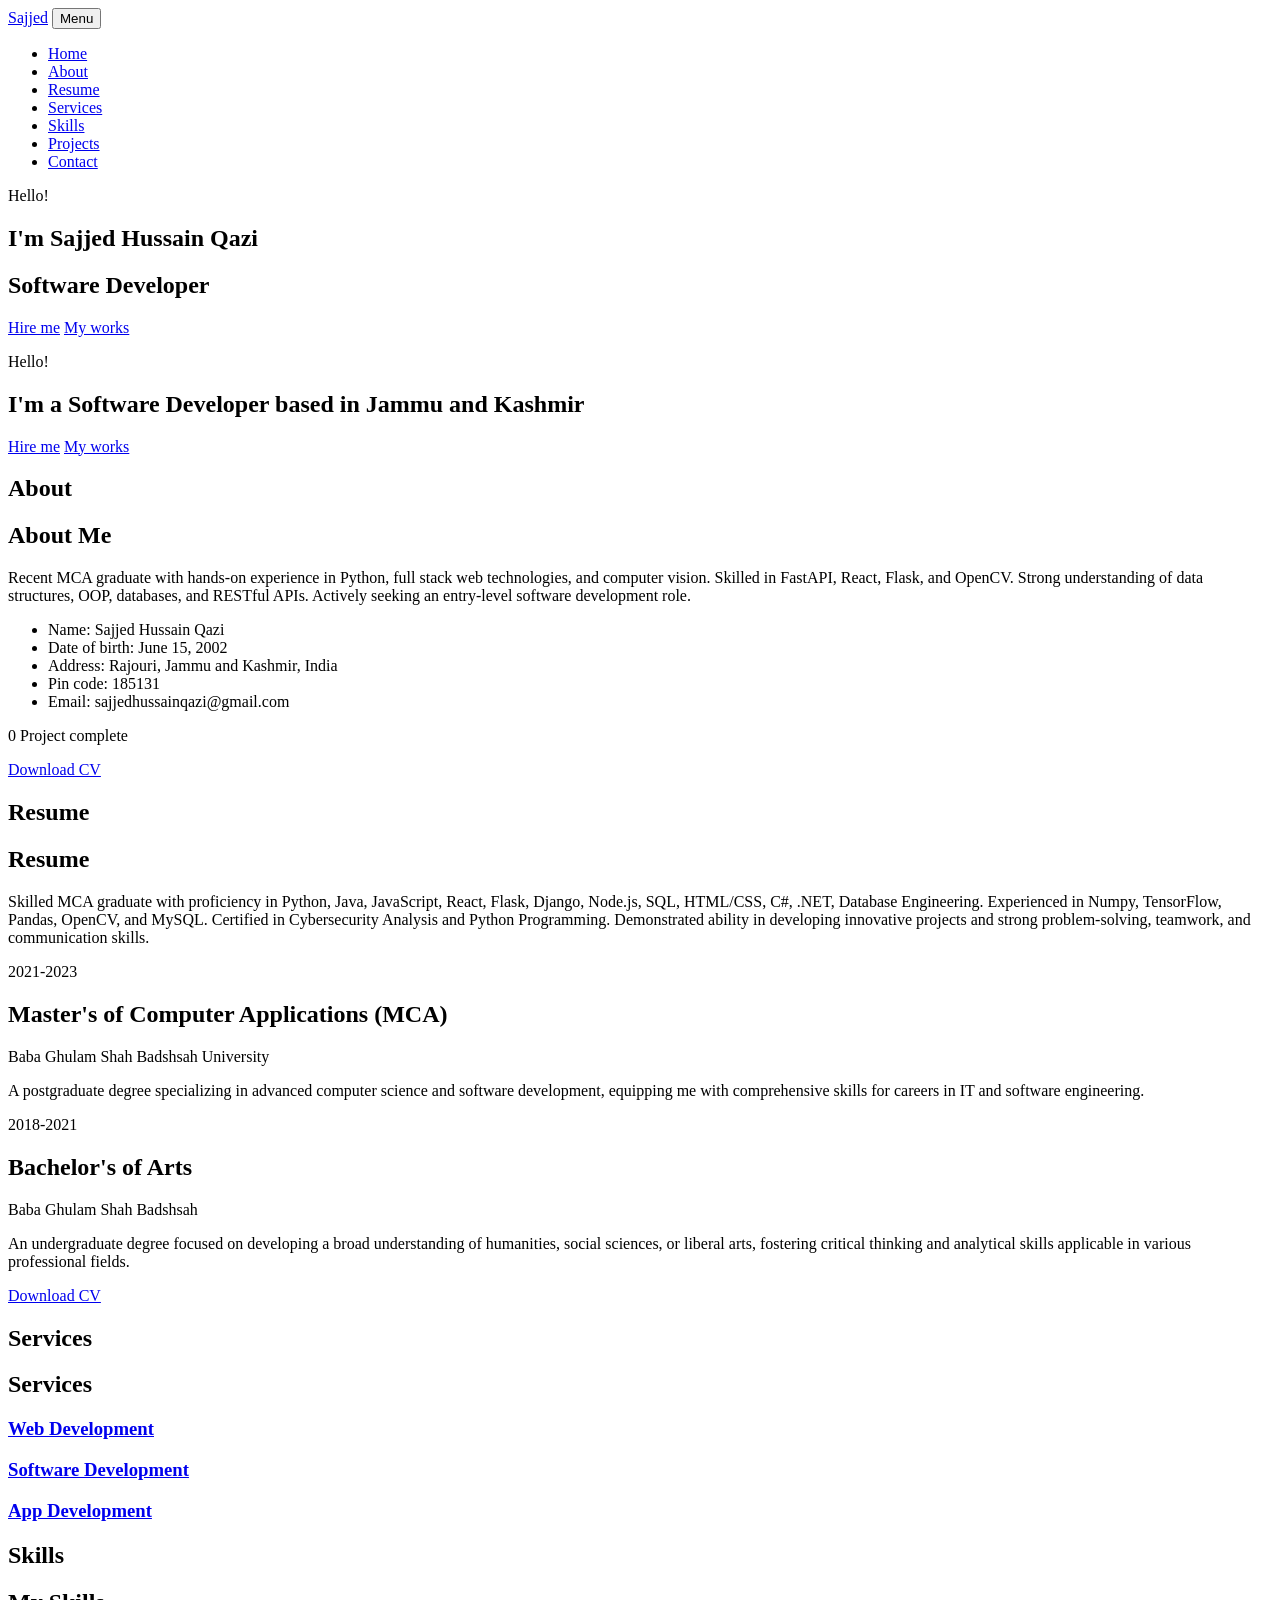
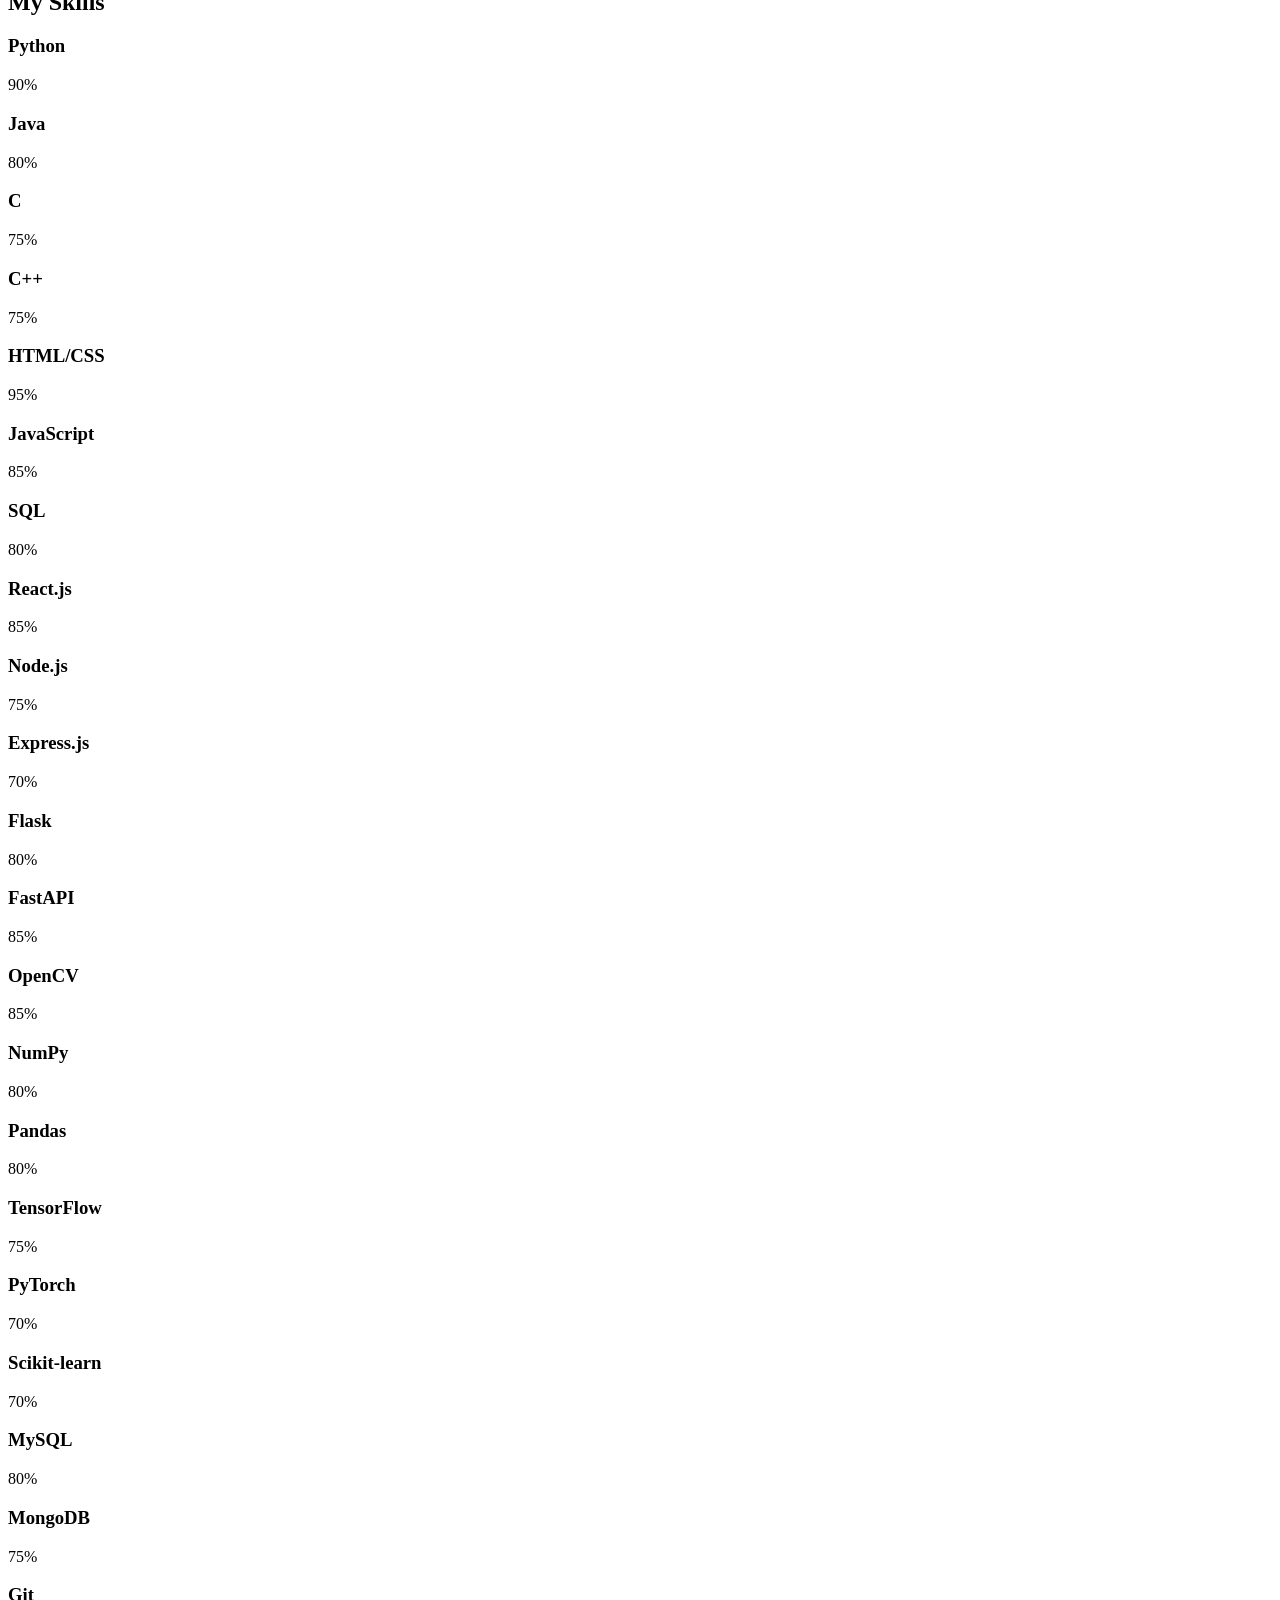
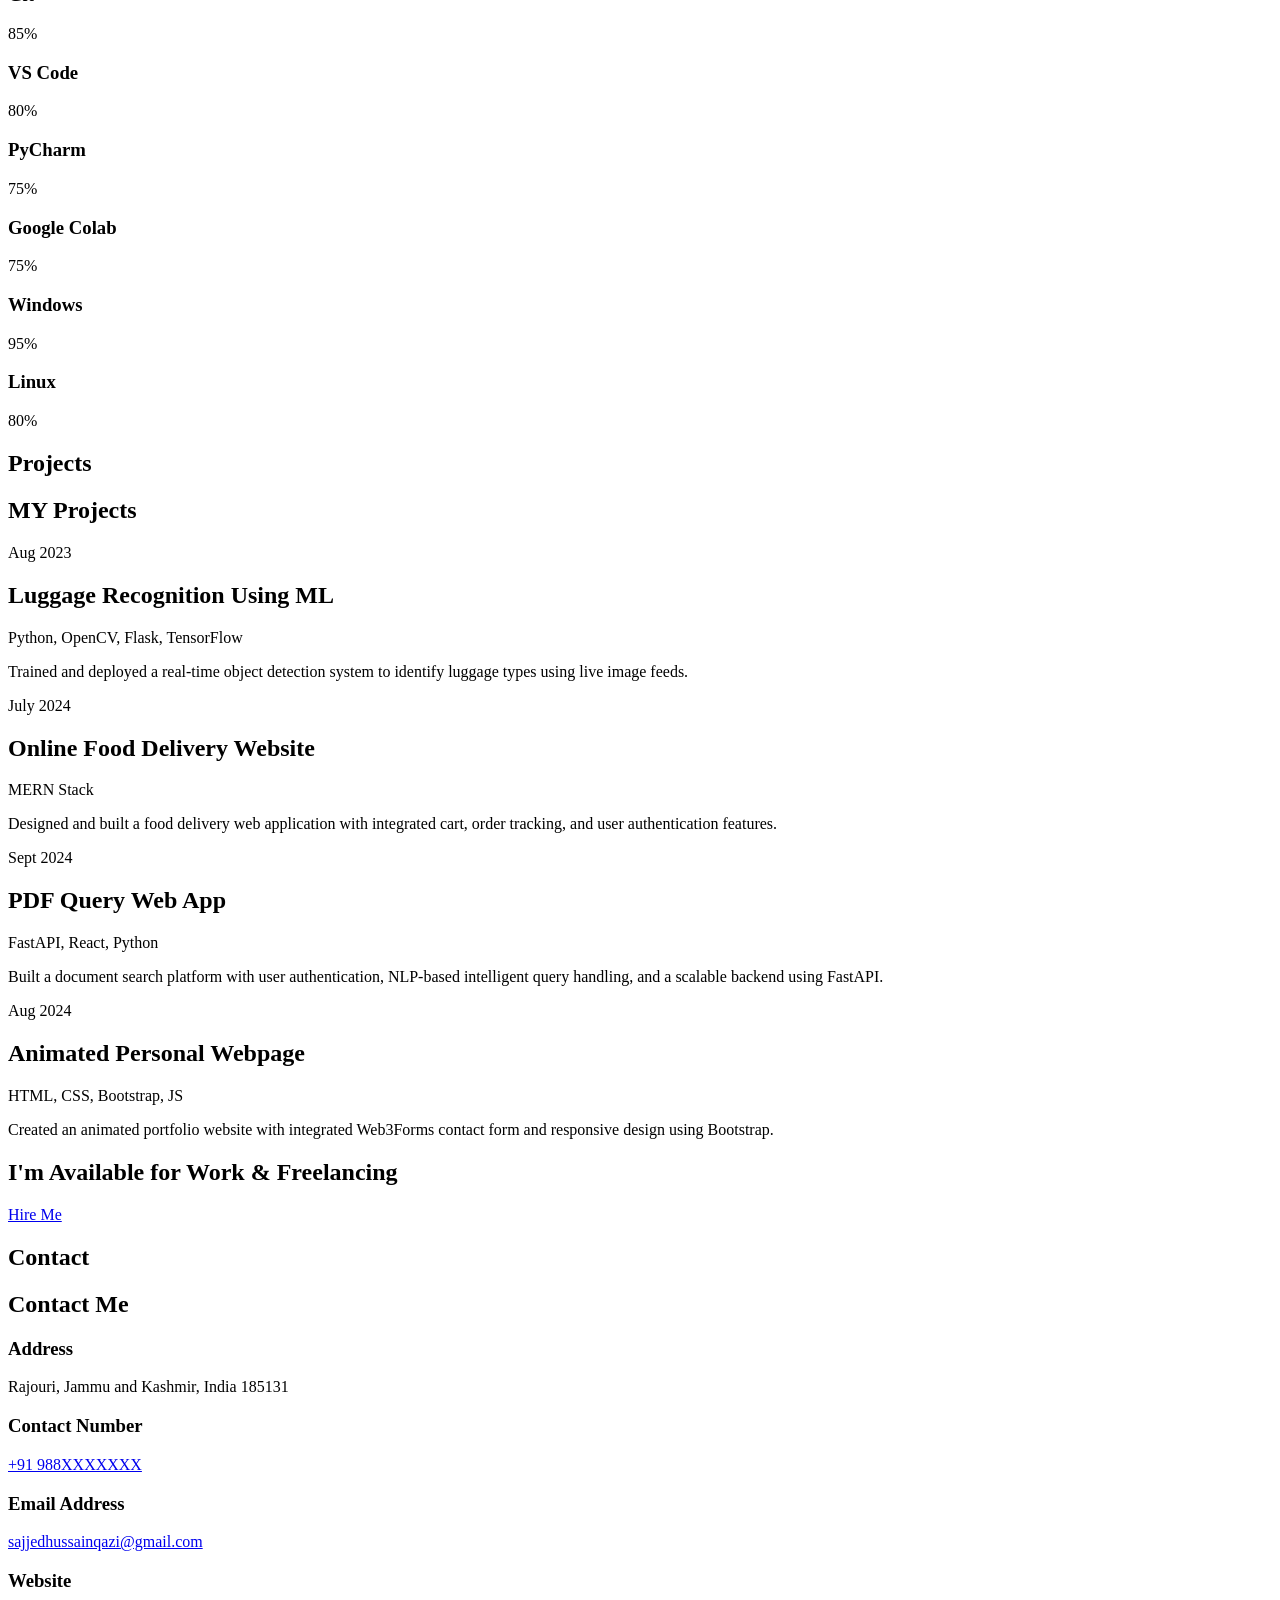
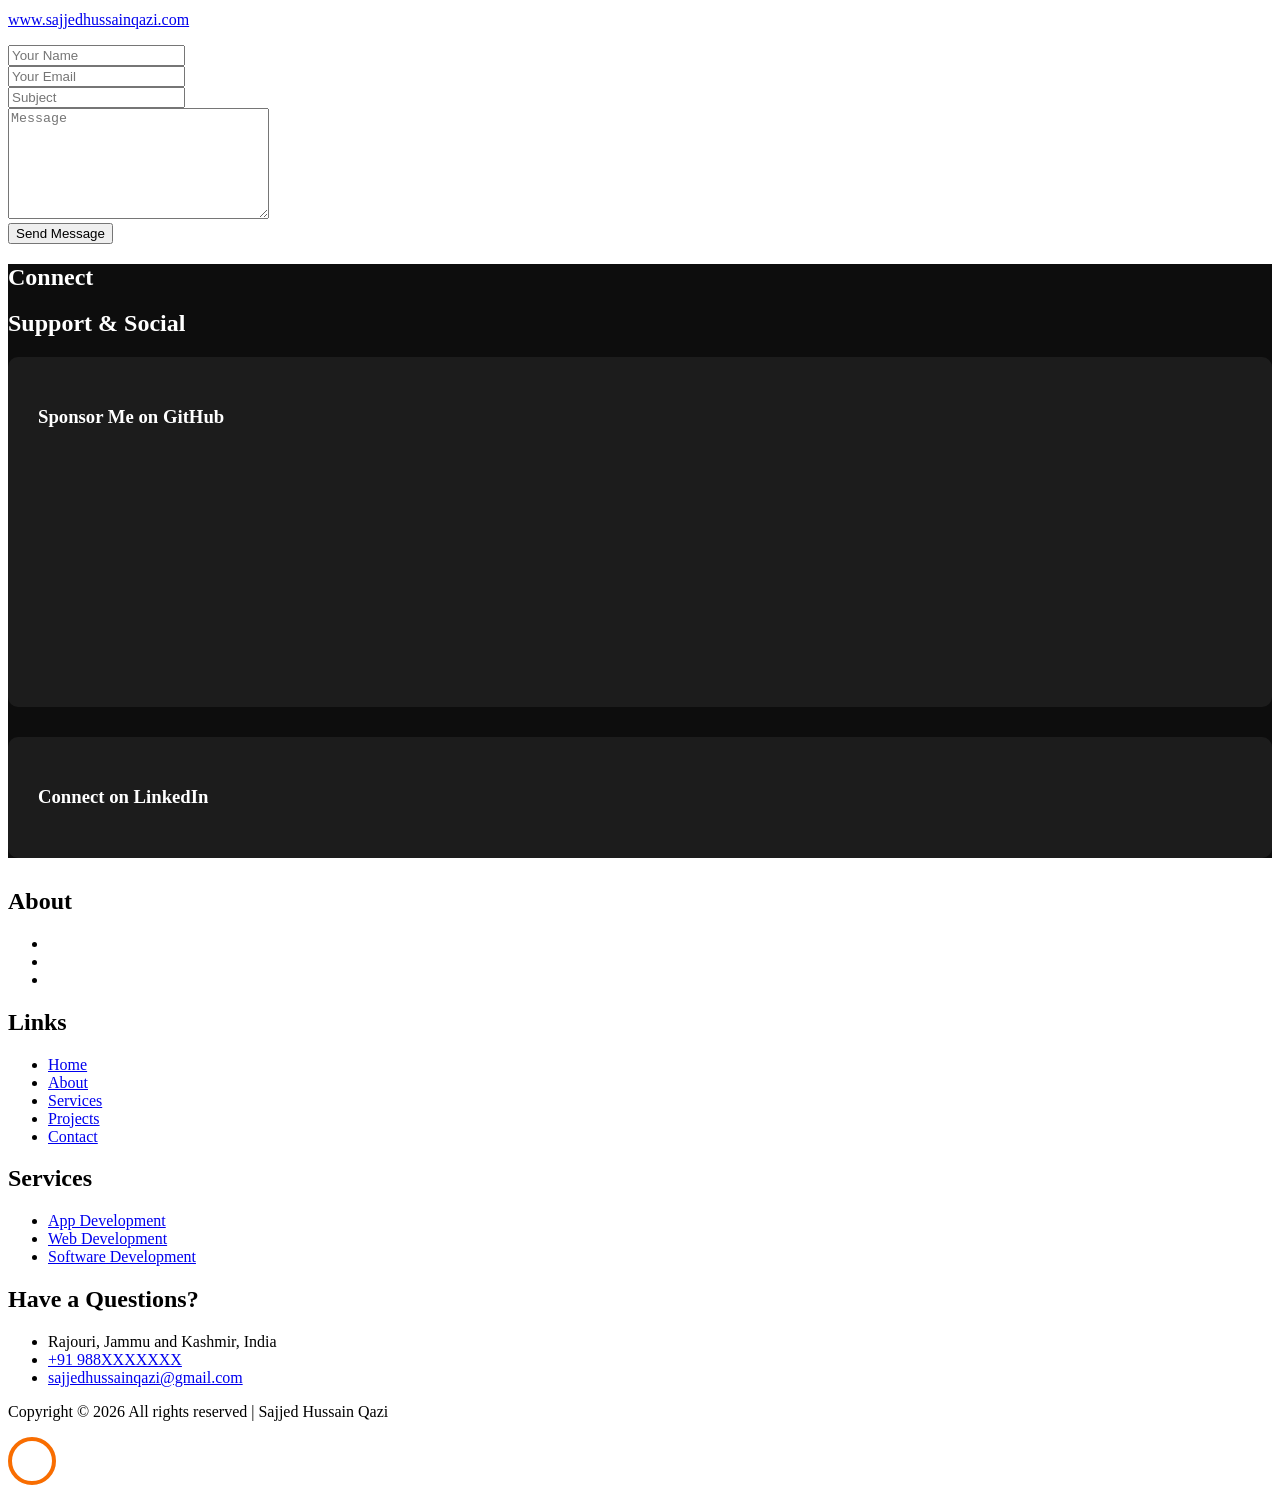
==== index.html @ ea77df18 "Update index.html" ====
<!DOCTYPE html>
<html lang="en">

<head>
	<title>Sajjed Hussain Qazi portfolio</title>
	<meta charset="utf-8">
	<meta name="viewport" content="width=device-width, initial-scale=1, shrink-to-fit=no">

	<link href="https://fonts.googleapis.com/css?family=Poppins:100,200,300,400,500,600,700,800,900" rel="stylesheet">

	<link rel="stylesheet" href="css/open-iconic-bootstrap.min.css">
	<link rel="stylesheet" href="css/animate.css">

	<link rel="stylesheet" href="css/owl.carousel.min.css">
	<link rel="stylesheet" href="css/owl.theme.default.min.css">
	<link rel="stylesheet" href="css/magnific-popup.css">

	<link rel="stylesheet" href="css/aos.css">

	<link rel="stylesheet" href="css/ionicons.min.css">

	<link rel="stylesheet" href="css/flaticon.css">
	<link rel="stylesheet" href="css/icomoon.css">
	<link rel="stylesheet" href="css/style.css">

	<script src="https://platform.linkedin.com/badges/js/profile.js" async defer></script>

</head>

<body data-spy="scroll" data-target=".site-navbar-target" data-offset="300">


	<nav class="navbar navbar-expand-lg navbar-dark ftco_navbar ftco-navbar-light site-navbar-target" id="ftco-navbar">
		<div class="container">
			<a class="navbar-brand" href="index.html">Sajjed</a>
			<button class="navbar-toggler js-fh5co-nav-toggle fh5co-nav-toggle" type="button" data-toggle="collapse"
				data-target="#ftco-nav" aria-controls="ftco-nav" aria-expanded="false" aria-label="Toggle navigation">
				<span class="oi oi-menu"></span> Menu
			</button>

			<div class="collapse navbar-collapse" id="ftco-nav">
				<ul class="navbar-nav nav ml-auto">
					<li class="nav-item"><a href="#home-section" class="nav-link"><span>Home</span></a></li>
					<li class="nav-item"><a href="#about-section" class="nav-link"><span>About</span></a></li>
					<li class="nav-item"><a href="#resume-section" class="nav-link"><span>Resume</span></a></li>
					<li class="nav-item"><a href="#services-section" class="nav-link"><span>Services</span></a></li>
					<li class="nav-item"><a href="#skills-section" class="nav-link"><span>Skills</span></a></li>
					<li class="nav-item"><a href="#projects-section" class="nav-link"><span>Projects</span></a></li>
					<li class="nav-item"><a href="#contact-section" class="nav-link"><span>Contact</span></a></li>
				</ul>
			</div>
		</div>
	</nav>
	<section id="home-section" class="hero">
		<div class="home-slider  owl-carousel">
			<div class="slider-item ">
				<div class="overlay"></div>
				<div class="container">
					<div class="row d-md-flex no-gutters slider-text align-items-end justify-content-end"
						data-scrollax-parent="true">
						<div class="one-third js-fullheight order-md-last img"
							style="background-image:url(images/pic.jpg);">
							<div class="overlay"></div>
						</div>
						<div class="one-forth d-flex  align-items-center ftco-animate"
							data-scrollax=" properties: { translateY: '70%' }">
							<div class="text">
								<span class="subheading">Hello!</span>
								<h1 class="mb-4 mt-3">I'm <span>Sajjed Hussain Qazi</span></h1>
								<h2 class="mb-4">Software Developer</h2>
								<p><a href="#contact-section" class="btn btn-primary py-3 px-4">Hire me</a> <a
										href="#services-section" class="btn btn-white btn-outline-white py-3 px-4">My
										works</a></p>
							</div>
						</div>
					</div>
				</div>
			</div>

			<div class="slider-item">
				<div class="overlay"></div>
				<div class="container">
					<div class="row d-flex no-gutters slider-text align-items-end justify-content-end"
						data-scrollax-parent="true">
						<div class="one-third js-fullheight order-md-last img"
							style="background-image:url(images/profile.jpg);">
							<div class="overlay"></div>
						</div>
						<div class="one-forth d-flex align-items-center ftco-animate"
							data-scrollax=" properties: { translateY: '70%' }">
							<div class="text">
								<span class="subheading">Hello!</span>
								<h1 class="mb-4 mt-3">I'm a <span>Software Developer</span> based in Jammu and Kashmir
								</h1>
								<p><a href="#contact-section" class="btn btn-primary py-3 px-4">Hire me</a> <a
										href="#services-section" class="btn btn-white btn-outline-white py-3 px-4">My
										works</a></p>
							</div>
						</div>
					</div>
				</div>
			</div>
	</section>

	<section class="ftco-about img ftco-section ftco-no-pb" id="about-section">
		<div class="container">
			<div class="row d-flex">
				<div class="col-md-6 col-lg-5 d-flex">
					<div class="img-about img d-flex align-items-stretch">
						<div class="overlay"></div>
						<div class="img d-flex align-self-stretch align-items-center"
							style="background-image:url(images/about.png);">
						</div>
					</div>
				</div>
				<div class="col-md-6 col-lg-7 pl-lg-5 pb-5">
					<div class="row justify-content-start pb-3">
						<div class="col-md-12 heading-section ftco-animate">
							<h1 class="big">About</h1>
							<h2 class="mb-4">About Me</h2>
							<p>Recent MCA graduate with hands-on experience in Python, full stack web technologies, and
								computer vision. Skilled in FastAPI, React, Flask, and OpenCV. Strong understanding of
								data structures, OOP, databases, and RESTful APIs. Actively seeking an entry-level
								software development role.</p>
							<ul class="about-info mt-4 px-md-0 px-2">
								<li class="d-flex"><span>Name:</span> <span>Sajjed Hussain Qazi</span></li>
								<li class="d-flex"><span>Date of birth:</span> <span>June 15, 2002</span></li>
								<li class="d-flex"><span>Address:</span> <span>Rajouri, Jammu and Kashmir, India</span>
								</li>
								<li class="d-flex"><span>Pin code:</span> <span>185131</span></li>
								<li class="d-flex"><span>Email:</span> <span>sajjedhussainqazi@gmail.com</span></li>
							</ul>

						</div>
					</div>
					<div class="counter-wrap ftco-animate d-flex mt-md-3">
						<div class="text">
							<p class="mb-4">
								<span class="number" data-number="120">0</span>
								<span>Project complete</span>
							</p>
							<p><a href="https://www.icloud.com/iclouddrive/0c9OI2_hgc7FJQd5RHE8AkQaw#Sajjed%5FHussain%5FQazi%5FResume"
									class="btn btn-primary py-3 px-3">Download CV</a></p>
						</div>
					</div>
				</div>
			</div>
		</div>
	</section>

	<section class="ftco-section ftco-no-pb" id="resume-section">
		<div class="container">
			<div class="row justify-content-center pb-5">
				<div class="col-md-10 heading-section text-center ftco-animate">
					<h1 class="big big-2">Resume</h1>
					<h2 class="mb-4">Resume</h2>
					<p>Skilled MCA graduate with proficiency in Python, Java, JavaScript, React, Flask, Django, Node.js,
						SQL, HTML/CSS, C#, .NET, Database Engineering. Experienced in Numpy, TensorFlow, Pandas, OpenCV,
						and MySQL. Certified in Cybersecurity Analysis and Python Programming. Demonstrated ability in
						developing innovative projects and strong problem-solving, teamwork, and communication skills.
					</p>
				</div>
			</div>
			<div class="row">
				<div class="col-md-6">
					<div class="resume-wrap ftco-animate">
						<span class="date">2021-2023</span>
						<h2>Master's of Computer Applications (MCA)</h2>
						<span class="position">Baba Ghulam Shah Badshsah University</span>
						<p class="mt-4">A postgraduate degree specializing in advanced computer science and software
							development, equipping me with comprehensive skills for careers in IT and software
							engineering.</p>
					</div>
					<div class="resume-wrap ftco-animate">
						<span class="date">2018-2021</span>
						<h2>Bachelor's of Arts</h2>
						<span class="position">Baba Ghulam Shah Badshsah</span>
						<p class="mt-4"> An undergraduate degree focused on developing a broad understanding of
							humanities, social sciences, or liberal arts, fostering critical thinking and analytical
							skills applicable in various professional fields.</p>
					</div>

				</div>


			</div>
		</div>
		<div class="row justify-content-center mt-5">
			<div class="col-md-6 text-center ftco-animate">
				<p><a href="https://www.icloud.com/iclouddrive/0c9OI2_hgc7FJQd5RHE8AkQaw#Sajjed%5FHussain%5FQazi%5FResume"
						class="btn btn-primary py-4 px-5">Download CV</a></p>
			</div>
		</div>
		</div>
	</section>

	<section class="ftco-section" id="services-section">
		<div class="container">
			<div class="row justify-content-center py-5 mt-5">
				<div class="col-md-12 heading-section text-center ftco-animate">
					<h1 class="big big-2">Services</h1>
					<h2 class="mb-4">Services</h2>
				</div>
			</div>
			<div class="row">
				<div class="col-md-4 text-center d-flex ftco-animate">
					<a href="#" class="services-1">
						<span class="icon">
							<i class="flaticon-analysis"></i>
						</span>
						<div class="desc">
							<h3 class="mb-5">Web Development</h3>
						</div>
					</a>
				</div>
				<div class="col-md-4 text-center d-flex ftco-animate">
					<a href="#" class="services-1">
						<span class="icon">
							<i class="flaticon-flasks"></i>
						</span>
						<div class="desc">
							<h3 class="mb-5">Software Development</h3>
						</div>
					</a>
				</div>
				<div class="col-md-4 text-center d-flex ftco-animate">
					<a href="#" class="services-1">
						<span class="icon">
							<i class="flaticon-ideas"></i>
						</span>
						<div class="desc">
							<h3 class="mb-5">App Development</h3>
						</div>
					</a>
				</div>


	</section>


	<section class="ftco-section" id="skills-section">
		<div class="container">
			<div class="row justify-content-center pb-5">
				<div class="col-md-12 heading-section text-center ftco-animate">
					<h1 class="big big-2">Skills</h1>
					<h2 class="mb-4">My Skills</h2>
				</div>
			</div>
			<div class="row">
				<!-- Languages -->
				<div class="col-md-6 animate-box">
					<div class="progress-wrap ftco-animate">
						<h3>Python</h3>
						<div class="progress">
							<div class="progress-bar color-1" role="progressbar" style="width:90%"><span>90%</span>
							</div>
						</div>
					</div>
				</div>

				<div class="col-md-6 animate-box">
					<div class="progress-wrap ftco-animate">
						<h3>Java</h3>
						<div class="progress">
							<div class="progress-bar color-2" role="progressbar" style="width:80%"><span>80%</span>
							</div>
						</div>
					</div>
				</div>

				<div class="col-md-6 animate-box">
					<div class="progress-wrap ftco-animate">
						<h3>C</h3>
						<div class="progress">
							<div class="progress-bar color-3" role="progressbar" style="width:75%"><span>75%</span>
							</div>
						</div>
					</div>
				</div>

				<div class="col-md-6 animate-box">
					<div class="progress-wrap ftco-animate">
						<h3>C++</h3>
						<div class="progress">
							<div class="progress-bar color-4" role="progressbar" style="width:75%"><span>75%</span>
							</div>
						</div>
					</div>
				</div>

				<div class="col-md-6 animate-box">
					<div class="progress-wrap ftco-animate">
						<h3>HTML/CSS</h3>
						<div class="progress">
							<div class="progress-bar color-5" role="progressbar" style="width:95%"><span>95%</span>
							</div>
						</div>
					</div>
				</div>

				<div class="col-md-6 animate-box">
					<div class="progress-wrap ftco-animate">
						<h3>JavaScript</h3>
						<div class="progress">
							<div class="progress-bar color-6" role="progressbar" style="width:85%"><span>85%</span>
							</div>
						</div>
					</div>
				</div>

				<div class="col-md-6 animate-box">
					<div class="progress-wrap ftco-animate">
						<h3>SQL</h3>
						<div class="progress">
							<div class="progress-bar color-1" role="progressbar" style="width:80%"><span>80%</span>
							</div>
						</div>
					</div>
				</div>

				<!-- Frameworks -->
				<div class="col-md-6 animate-box">
					<div class="progress-wrap ftco-animate">
						<h3>React.js</h3>
						<div class="progress">
							<div class="progress-bar color-2" role="progressbar" style="width:85%"><span>85%</span>
							</div>
						</div>
					</div>
				</div>

				<div class="col-md-6 animate-box">
					<div class="progress-wrap ftco-animate">
						<h3>Node.js</h3>
						<div class="progress">
							<div class="progress-bar color-3" role="progressbar" style="width:75%"><span>75%</span>
							</div>
						</div>
					</div>
				</div>

				<div class="col-md-6 animate-box">
					<div class="progress-wrap ftco-animate">
						<h3>Express.js</h3>
						<div class="progress">
							<div class="progress-bar color-4" role="progressbar" style="width:70%"><span>70%</span>
							</div>
						</div>
					</div>
				</div>

				<div class="col-md-6 animate-box">
					<div class="progress-wrap ftco-animate">
						<h3>Flask</h3>
						<div class="progress">
							<div class="progress-bar color-5" role="progressbar" style="width:80%"><span>80%</span>
							</div>
						</div>
					</div>
				</div>

				<div class="col-md-6 animate-box">
					<div class="progress-wrap ftco-animate">
						<h3>FastAPI</h3>
						<div class="progress">
							<div class="progress-bar color-6" role="progressbar" style="width:85%"><span>85%</span>
							</div>
						</div>
					</div>
				</div>

				<!-- Libraries -->
				<div class="col-md-6 animate-box">
					<div class="progress-wrap ftco-animate">
						<h3>OpenCV</h3>
						<div class="progress">
							<div class="progress-bar color-1" role="progressbar" style="width:85%"><span>85%</span>
							</div>
						</div>
					</div>
				</div>

				<div class="col-md-6 animate-box">
					<div class="progress-wrap ftco-animate">
						<h3>NumPy</h3>
						<div class="progress">
							<div class="progress-bar color-2" role="progressbar" style="width:80%"><span>80%</span>
							</div>
						</div>
					</div>
				</div>

				<div class="col-md-6 animate-box">
					<div class="progress-wrap ftco-animate">
						<h3>Pandas</h3>
						<div class="progress">
							<div class="progress-bar color-3" role="progressbar" style="width:80%"><span>80%</span>
							</div>
						</div>
					</div>
				</div>

				<div class="col-md-6 animate-box">
					<div class="progress-wrap ftco-animate">
						<h3>TensorFlow</h3>
						<div class="progress">
							<div class="progress-bar color-4" role="progressbar" style="width:75%"><span>75%</span>
							</div>
						</div>
					</div>
				</div>

				<div class="col-md-6 animate-box">
					<div class="progress-wrap ftco-animate">
						<h3>PyTorch</h3>
						<div class="progress">
							<div class="progress-bar color-5" role="progressbar" style="width:70%"><span>70%</span>
							</div>
						</div>
					</div>
				</div>

				<div class="col-md-6 animate-box">
					<div class="progress-wrap ftco-animate">
						<h3>Scikit-learn</h3>
						<div class="progress">
							<div class="progress-bar color-6" role="progressbar" style="width:70%"><span>70%</span>
							</div>
						</div>
					</div>
				</div>

				<!-- Databases -->
				<div class="col-md-6 animate-box">
					<div class="progress-wrap ftco-animate">
						<h3>MySQL</h3>
						<div class="progress">
							<div class="progress-bar color-1" role="progressbar" style="width:80%"><span>80%</span>
							</div>
						</div>
					</div>
				</div>

				<div class="col-md-6 animate-box">
					<div class="progress-wrap ftco-animate">
						<h3>MongoDB</h3>
						<div class="progress">
							<div class="progress-bar color-2" role="progressbar" style="width:75%"><span>75%</span>
							</div>
						</div>
					</div>
				</div>

				<!-- Tools -->
				<div class="col-md-6 animate-box">
					<div class="progress-wrap ftco-animate">
						<h3>Git</h3>
						<div class="progress">
							<div class="progress-bar color-3" role="progressbar" style="width:85%"><span>85%</span>
							</div>
						</div>
					</div>
				</div>

				<div class="col-md-6 animate-box">
					<div class="progress-wrap ftco-animate">
						<h3>VS Code</h3>
						<div class="progress">
							<div class="progress-bar color-4" role="progressbar" style="width:80%"><span>80%</span>
							</div>
						</div>
					</div>
				</div>

				<div class="col-md-6 animate-box">
					<div class="progress-wrap ftco-animate">
						<h3>PyCharm</h3>
						<div class="progress">
							<div class="progress-bar color-5" role="progressbar" style="width:75%"><span>75%</span>
							</div>
						</div>
					</div>
				</div>

				<div class="col-md-6 animate-box">
					<div class="progress-wrap ftco-animate">
						<h3>Google Colab</h3>
						<div class="progress">
							<div class="progress-bar color-6" role="progressbar" style="width:75%"><span>75%</span>
							</div>
						</div>
					</div>
				</div>

				<!-- OS -->
				<div class="col-md-6 animate-box">
					<div class="progress-wrap ftco-animate">
						<h3>Windows</h3>
						<div class="progress">
							<div class="progress-bar color-1" role="progressbar" style="width:95%"><span>95%</span>
							</div>
						</div>
					</div>
				</div>

				<div class="col-md-6 animate-box">
					<div class="progress-wrap ftco-animate">
						<h3>Linux</h3>
						<div class="progress">
							<div class="progress-bar color-2" role="progressbar" style="width:80%"><span>80%</span>
							</div>
						</div>
					</div>
				</div>

			</div>
		</div>
		</div>
		</div>
		</div>
	</section>


	<section class="ftco-section ftco-project" id="projects-section">
		<div class="container">
			<div class="row justify-content-center pb-5">
				<div class="col-md-12 heading-section text-center ftco-animate">
					<h1 class="big big-2">Projects</h1>
					<h2 class="mb-4">MY Projects</h2>
				</div>
			</div>
			<div class="row">

				<div class="col-md-6">
					<div class="resume-wrap ftco-animate text-center">
						<span class="date">Aug 2023</span>
						<h2>Luggage Recognition Using ML</h2>
						<span class="position">Python, OpenCV, Flask, TensorFlow</span>
						<p class="mt-4">Trained and deployed a real-time object detection system to identify luggage
							types using live image feeds.</p>
					</div>
				</div>

				<div class="col-md-6">
					<div class="resume-wrap ftco-animate text-center">
						<span class="date">July 2024</span>
						<h2>Online Food Delivery Website</h2>
						<span class="position">MERN Stack</span>
						<p class="mt-4">Designed and built a food delivery web application with integrated cart, order
							tracking, and user authentication features.</p>
					</div>
				</div>

				<div class="col-md-6">
					<div class="resume-wrap ftco-animate text-center">
						<span class="date">Sept 2024</span>
						<h2>PDF Query Web App</h2>
						<span class="position">FastAPI, React, Python</span>
						<p class="mt-4">Built a document search platform with user authentication, NLP-based intelligent
							query handling, and a scalable backend using FastAPI.</p>
					</div>
				</div>

				<div class="col-md-6">
					<div class="resume-wrap ftco-animate text-center">
						<span class="date">Aug 2024</span>
						<h2>Animated Personal Webpage</h2>
						<span class="position">HTML, CSS, Bootstrap, JS</span>
						<p class="mt-4">Created an animated portfolio website with integrated Web3Forms contact form and
							responsive design using Bootstrap.</p>
					</div>
				</div>

			</div>
		</div>
	</section>



	<section class="ftco-section ftco-hireme img margin-top"
		style="background-image: url(images/bg_1.jpg); position: relative; z-index: 2;">
		<div class="container">
			<div class="row justify-content-center">
				<div class="col-md-7 ftco-animate text-center">
					<h2>I'm <span>Available</span> for Work & Freelancing</h2>
					<p>
						<a href="#contact-section" class="btn btn-primary py-3 px-4"
							style="position: relative; z-index: 3;">Hire Me</a>
					</p>
				</div>
			</div>
		</div>
	</section>


	<section class="ftco-section contact-section ftco-no-pb" id="contact-section">
		<div class="container">
			<div class="row justify-content-center mb-5 pb-3">
				<div class="col-md-7 heading-section text-center ftco-animate">
					<h1 class="big big-2">Contact</h1>
					<h2 class="mb-4">Contact Me</h2>
				</div>
			</div>

			<div class="row d-flex contact-info mb-5">
				<div class="col-md-6 col-lg-3 d-flex ftco-animate">
					<div class="align-self-stretch box p-4 text-center">
						<div class="icon d-flex align-items-center justify-content-center">
							<span class="icon-map-signs"></span>
						</div>
						<h3 class="mb-4">Address</h3>
						<p>Rajouri, Jammu and Kashmir, India 185131</p>
					</div>
				</div>
				<div class="col-md-6 col-lg-3 d-flex ftco-animate">
					<div class="align-self-stretch box p-4 text-center">
						<div class="icon d-flex align-items-center justify-content-center">
							<span class="icon-phone2"></span>
						</div>
						<h3 class="mb-4">Contact Number</h3>
						<p><a href="tel://1234567920">+91 988XXXXXXX</a></p>
					</div>
				</div>
				<div class="col-md-6 col-lg-3 d-flex ftco-animate">
					<div class="align-self-stretch box p-4 text-center">
						<div class="icon d-flex align-items-center justify-content-center">
							<span class="icon-paper-plane"></span>
						</div>
						<h3 class="mb-4">Email Address</h3>
						<p><a href="mailto:sajjedhussainqazi@gmail.com">sajjedhussainqazi@gmail.com</a></p>
					</div>
				</div>
				<div class="col-md-6 col-lg-3 d-flex ftco-animate">
					<div class="align-self-stretch box p-4 text-center">
						<div class="icon d-flex align-items-center justify-content-center">
							<span class="icon-globe"></span>
						</div>
						<h3 class="mb-4">Website</h3>
						<p><a href="https://sajjedhussainqazi.github.io/portfolio/"> www.sajjedhussainqazi.com </a></p>
					</div>
				</div>
			</div>

			<div class="row no-gutters block-9">
				<div class="col-md-6 order-md-last d-flex">

					<form action="https://api.web3forms.com/submit" method="POST"
						class="bg-light p-4 p-md-5 contact-form">
						<!-- Include the API key as a hidden input -->
						<input type="hidden" name="access_key" value="8438e78d-5004-4345-830a-8f05202f3644">

						<div class="form-group">
							<input type="text" name="name" class="form-control" placeholder="Your Name" required>
						</div>
						<div class="form-group">
							<input type="email" name="email" class="form-control" placeholder="Your Email" required>
						</div>
						<div class="form-group">
							<input type="text" name="subject" class="form-control" placeholder="Subject" required>
						</div>
						<div class="form-group">
							<textarea name="message" cols="30" rows="7" class="form-control" placeholder="Message"
								required></textarea>
						</div>
						<div class="form-group">
							<input type="submit" value="Send Message" class="btn btn-primary py-3 px-5">
						</div>
					</form>

				</div>

				<div class="col-md-6 d-flex">
					<div class="img" style="background-image: url(images/about1.jpg);"></div>
				</div>
			</div>


		</div>
	</section>


	<section class="ftco-section" id="connect-section" style="background-color: #0d0d0d; color: #fff;">
		<div class="container">
			<div class="row justify-content-center pb-5">
				<div class="col-md-12 heading-section text-center ftco-animate">
					<h1 class="big big-2">Connect</h1>
					<h2 class="mb-4">Support & Social</h2>
				</div>
			</div>

			<div class="row">

				<!-- GitHub Sponsor Card -->
				<div class="col-md-6 d-flex align-items-stretch">
					<div class="resume-wrap ftco-animate text-center w-100"
						style="background: #1c1c1c; border-radius: 10px; padding: 30px; margin-bottom: 30px;">
						<h3 style="margin-bottom: 20px;">Sponsor Me on GitHub</h3>
						<iframe src="https://github.com/sponsors/Sajjedhussainqazi/card"
							title="Sponsor Sajjedhussainqazi" height="225"
							style="width: 100%; border: 0; border-radius: 10px;">
						</iframe>
					</div>
				</div>
				<!-- LinkedIn Badge -->
				<div class="col-md-6 d-flex align-items-stretch">
					<div class="resume-wrap ftco-animate text-center w-100"
						style="background: #1c1c1c; border-radius: 10px; padding: 30px; margin-bottom: 30px;">
						<h3 style="margin-bottom: 20px;">Connect on LinkedIn</h3>
						<div class="badge-base LI-profile-badge" data-locale="en_US" data-size="large"
							data-theme="light" data-type="HORIZONTAL" data-vanity="sajjed-hussain-qazi"
							data-version="v1">
							<a class="badge-base__link LI-simple-link"
								href="https://in.linkedin.com/in/sajjed-hussain-qazi?trk=profile-badge">
							</a>
						</div>
					</div>
				</div>


			</div>
		</div>
	</section>



	<footer class="ftco-footer ftco-section">
		<div class="container">
			<div class="row mb-5">
				<div class="col-md">
					<div class="ftco-footer-widget mb-4">
						<h2 class="ftco-heading-2">About</h2>
						<ul class="ftco-footer-social list-unstyled float-md-left float-lft mt-5">
							<li class="ftco-animate"><a href="#"><span class="icon-twitter"></span></a></li>
							<li class="ftco-animate"><a href="https://www.facebook.com/sajjedhussainqazi/"><span
										class="icon-facebook"></span></a></li>
							<li class="ftco-animate"><a href="https://www.instagram.com/hey.sajjed/"><span
										class="icon-instagram"></span></a></li>
						</ul>
					</div>
				</div>
				<div class="col-md">
					<div class="ftco-footer-widget mb-4 ml-md-4">
						<h2 class="ftco-heading-2">Links</h2>
						<ul class="list-unstyled">
							<li><a href="#"><span class="icon-long-arrow-right mr-2"></span>Home</a></li>
							<li><a href="#"><span class="icon-long-arrow-right mr-2"></span>About</a></li>
							<li><a href="#"><span class="icon-long-arrow-right mr-2"></span>Services</a></li>
							<li><a href="#"><span class="icon-long-arrow-right mr-2"></span>Projects</a></li>
							<li><a href="#"><span class="icon-long-arrow-right mr-2"></span>Contact</a></li>
						</ul>
					</div>
				</div>
				<div class="col-md">
					<div class="ftco-footer-widget mb-4">
						<h2 class="ftco-heading-2">Services</h2>
						<ul class="list-unstyled">
							<li><a href="#"><span class="icon-long-arrow-right mr-2"></span>App Development</a></li>
							<li><a href="#"><span class="icon-long-arrow-right mr-2"></span>Web Development</a></li>
							<li><a href="#"><span class="icon-long-arrow-right mr-2"></span>Software Development</a>
							</li>
						</ul>
					</div>
				</div>
				<div class="col-md">
					<div class="ftco-footer-widget mb-4">
						<h2 class="ftco-heading-2">Have a Questions?</h2>
						<div class="block-23 mb-3">
							<ul>
								<li><span class="icon icon-map-marker"></span><span class="text">Rajouri, Jammu and
										Kashmir, India</span></li>
								<li><a href="#"><span class="icon icon-phone"></span><span class="text">+91
											988XXXXXXX</span></a></li>
								<li><a href="#"><span class="icon icon-envelope"></span><span class="text">
											sajjedhussainqazi@gmail.com</span></a></li>
							</ul>
						</div>
					</div>
				</div>
			</div>
			<div class="row">
				<div class="col-md-12 text-center">

					<p><!-- Link back to Colorlib can't be removed. Template is licensed under CC BY 3.0. -->
						Copyright &copy;
						<script>document.write(new Date().getFullYear());</script> All rights reserved | Sajjed Hussain
						Qazi <i class="icon-heart color-danger" aria-hidden="true"></i> <a href="" target="_blank"></a>
						<!-- Link back to Colorlib can't be removed. Template is licensed under CC BY 3.0. -->
					</p>
				</div>
			</div>
		</div>
	</footer>



	<!-- loader -->
	<div id="ftco-loader" class="show fullscreen"><svg class="circular" width="48px" height="48px">
			<circle class="path-bg" cx="24" cy="24" r="22" fill="none" stroke-width="4" stroke="#eeeeee" />
			<circle class="path" cx="24" cy="24" r="22" fill="none" stroke-width="4" stroke-miterlimit="10"
				stroke="#F96D00" />
		</svg></div>


	<script src="js/jquery.min.js"></script>
	<script src="js/jquery-migrate-3.0.1.min.js"></script>
	<script src="js/popper.min.js"></script>
	<script src="js/bootstrap.min.js"></script>
	<script src="js/jquery.easing.1.3.js"></script>
	<script src="js/jquery.waypoints.min.js"></script>
	<script src="js/jquery.stellar.min.js"></script>
	<script src="js/owl.carousel.min.js"></script>
	<script src="js/jquery.magnific-popup.min.js"></script>
	<script src="js/aos.js"></script>
	<script src="js/jquery.animateNumber.min.js"></script>
	<script src="js/scrollax.min.js"></script>

	<script src="js/main.js"></script>

</body>

</html>
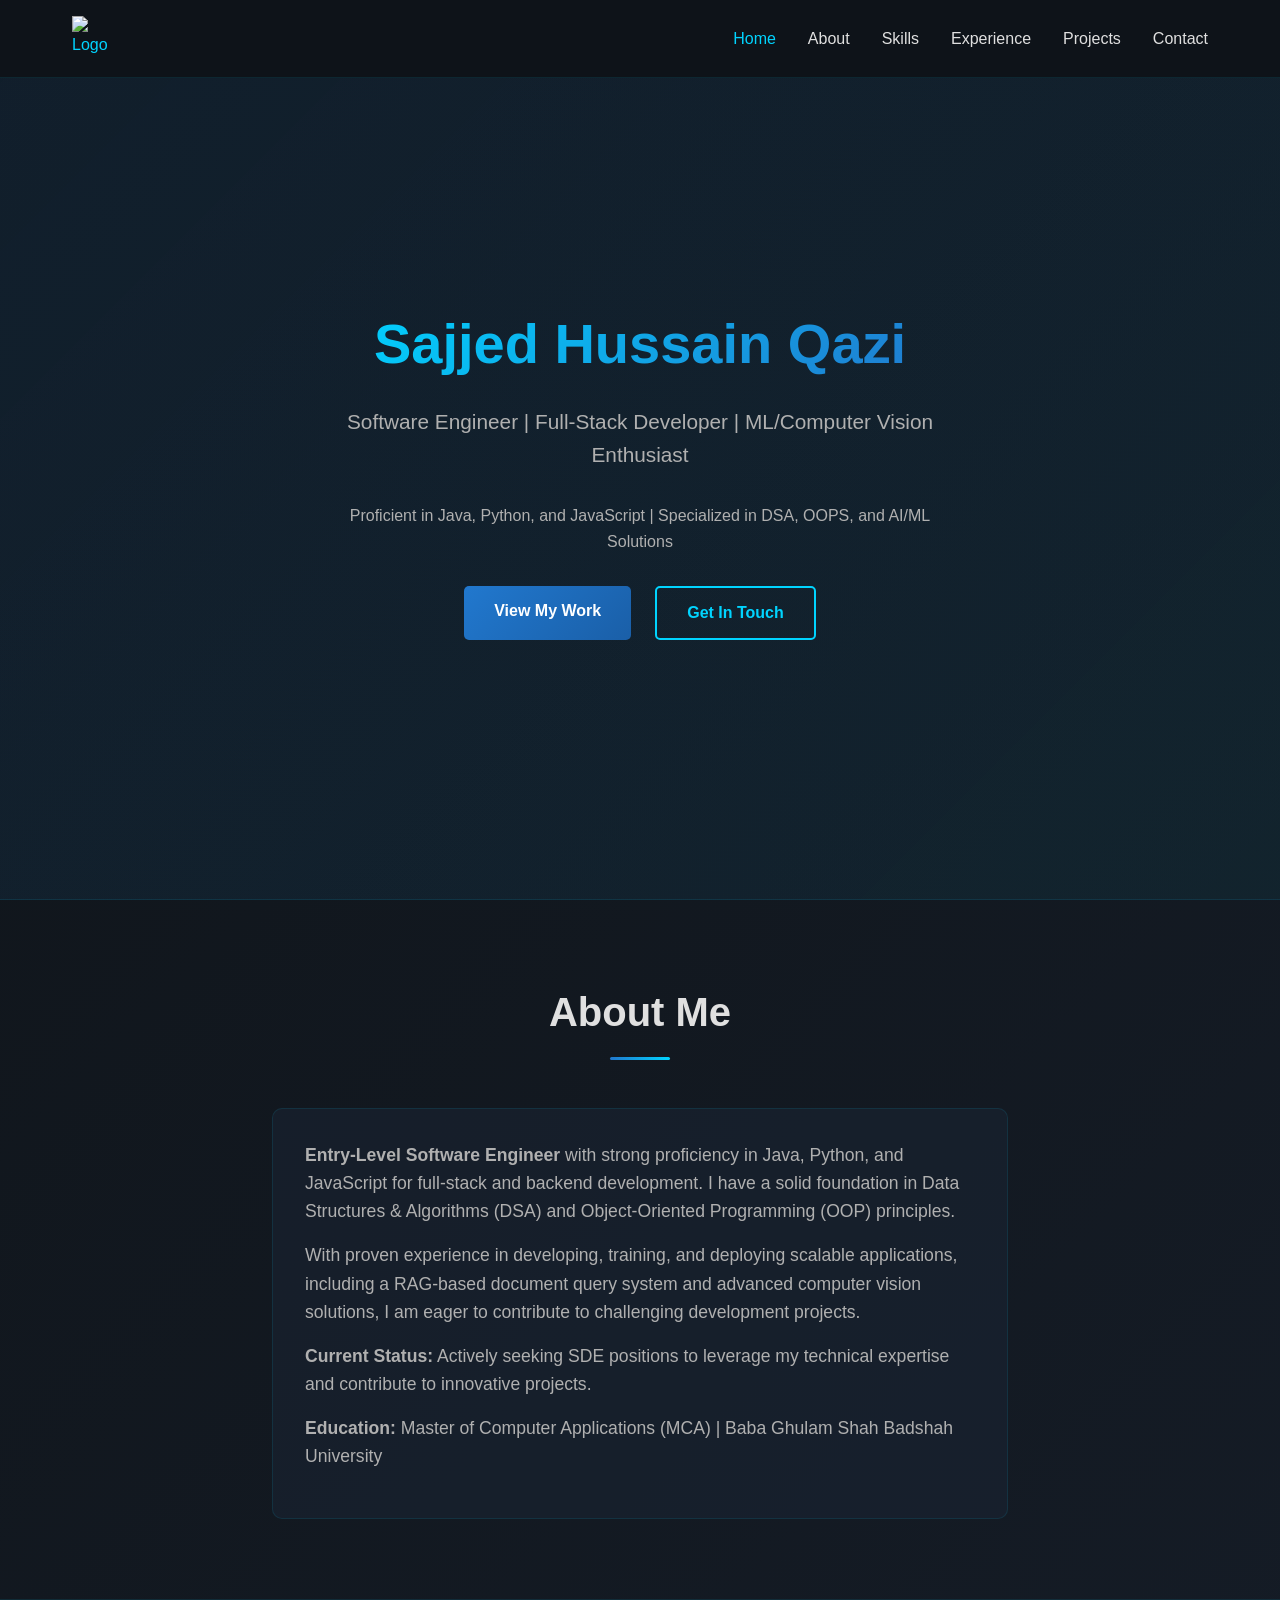
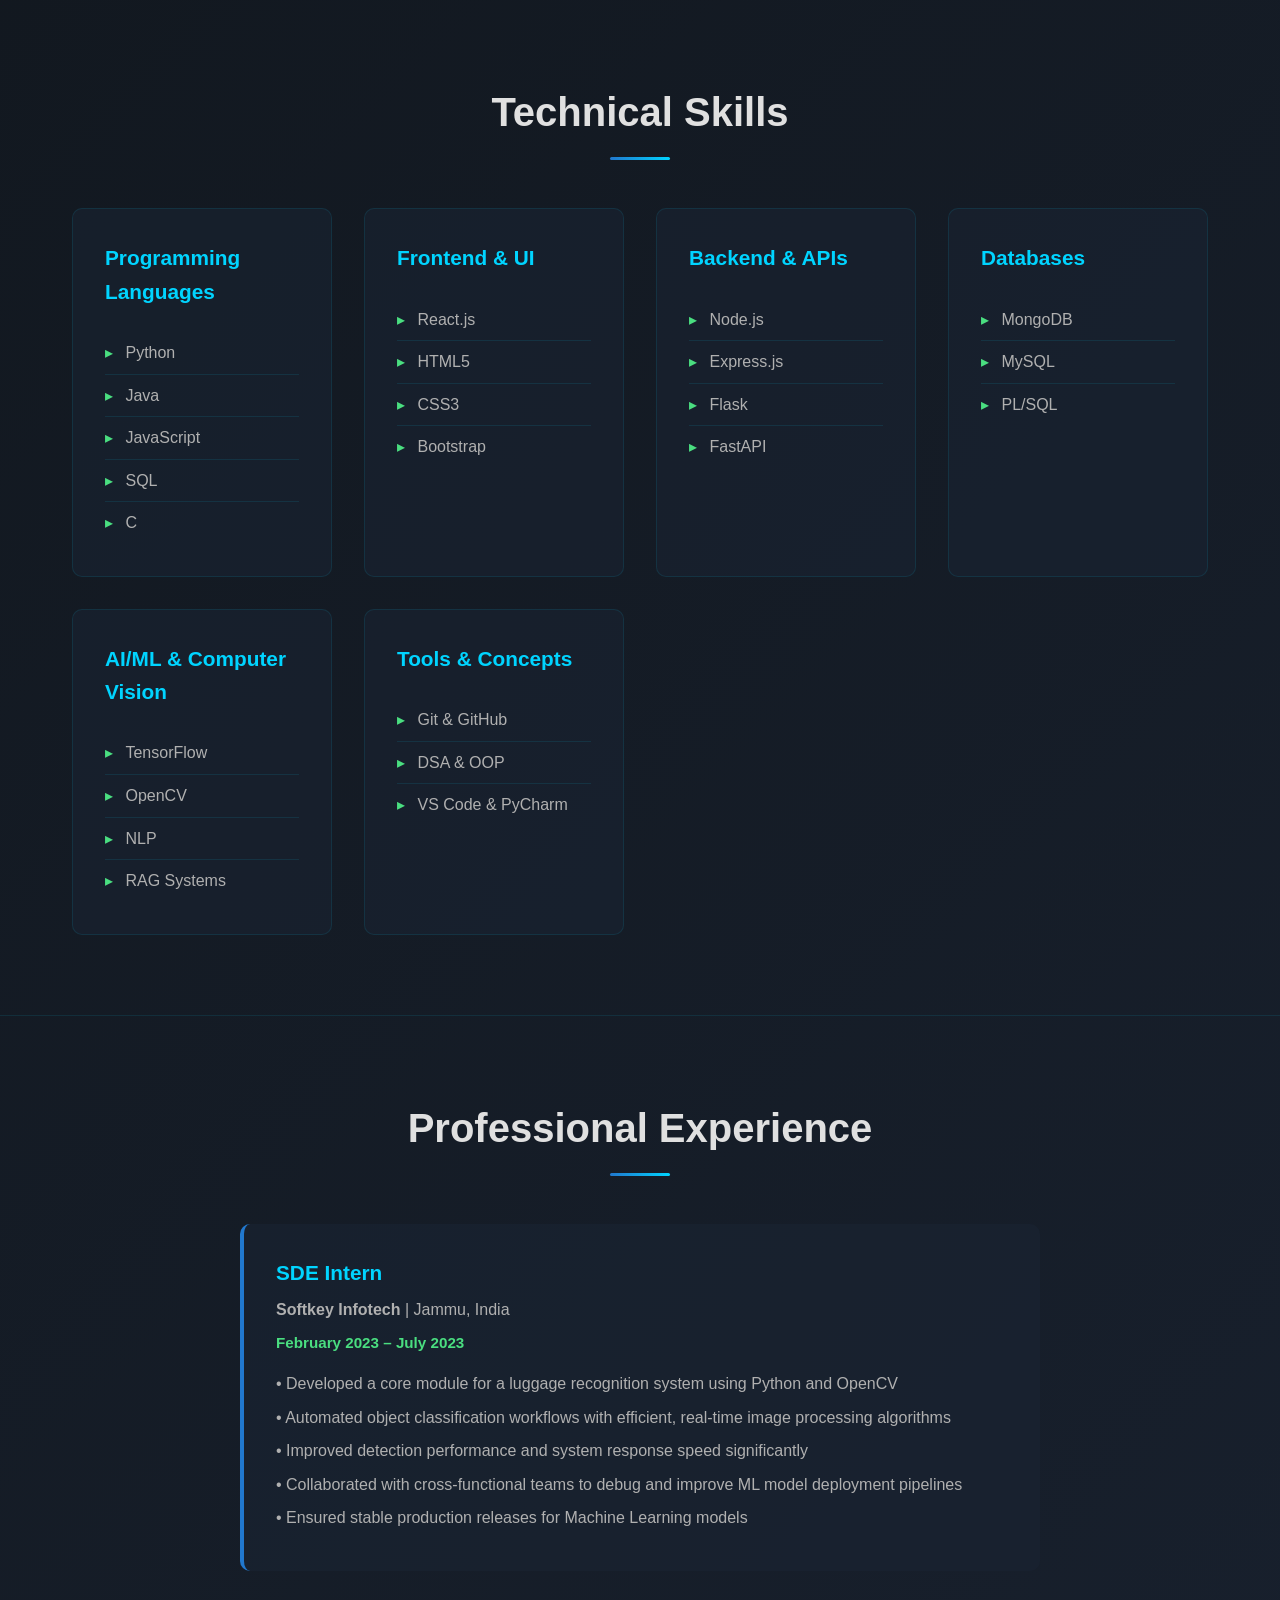
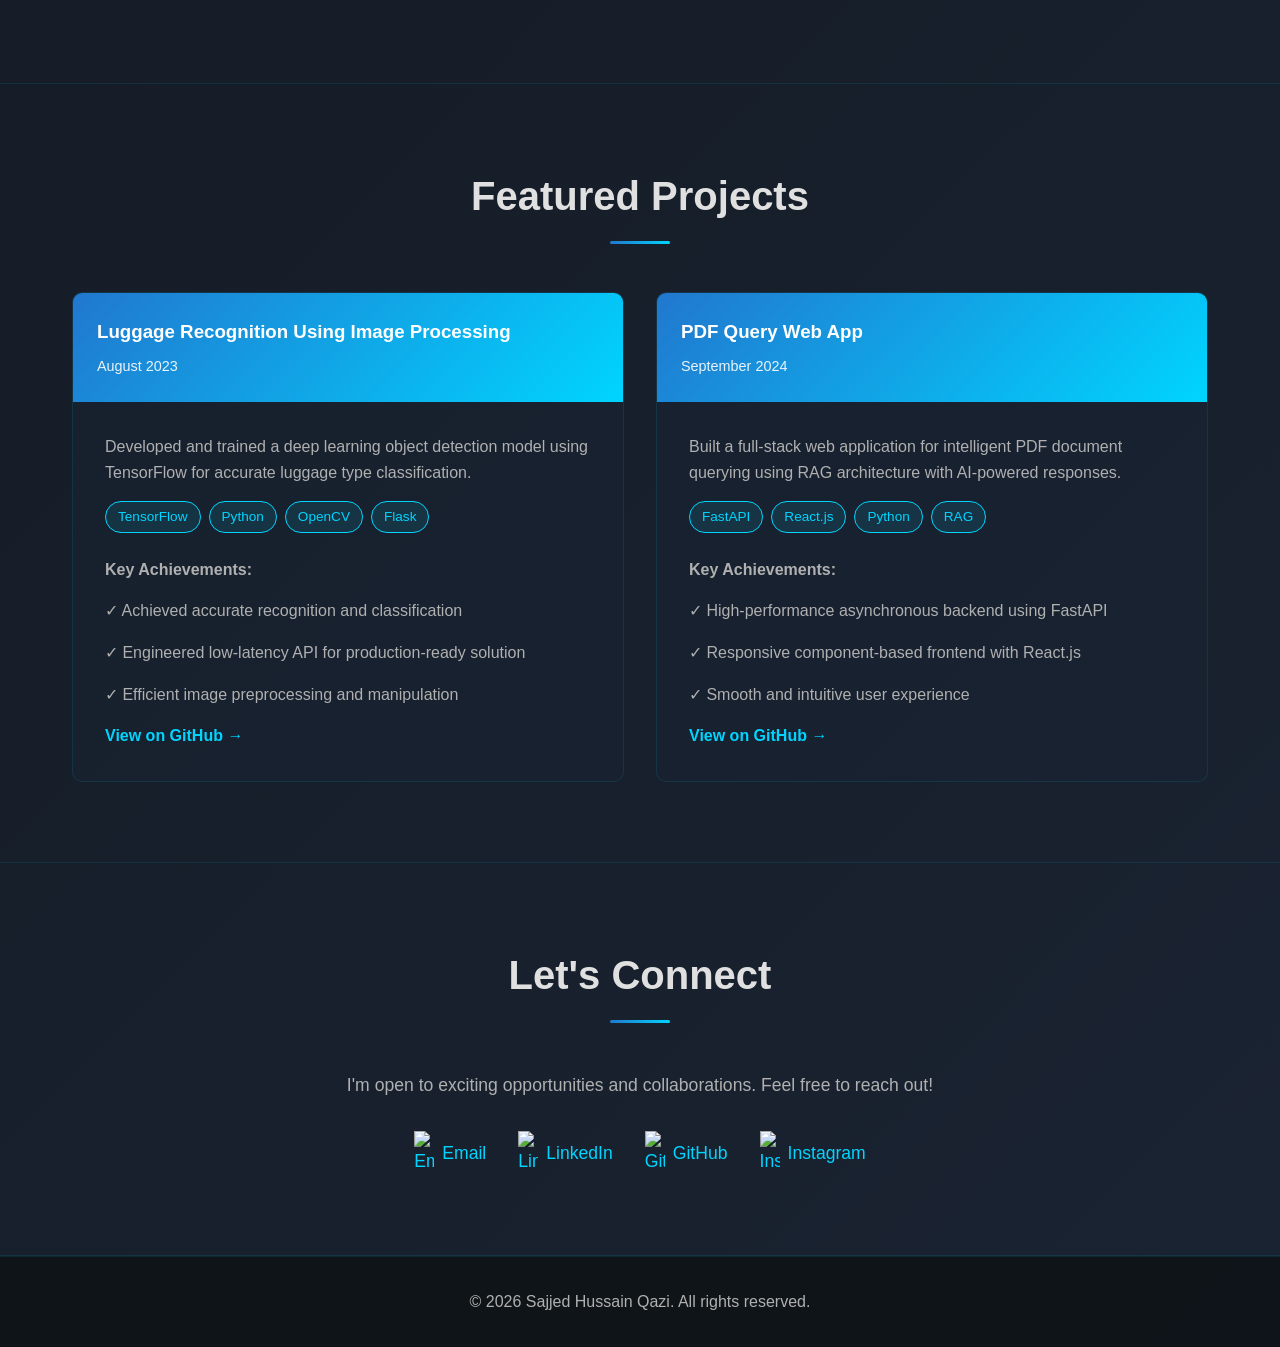
==== commit d5df45d7: "Add files via upload" ====
--- a/index.html
+++ b/index.html
@@ -1,821 +1,690 @@
-<!DOCTYPE html>
-<html lang="en">
-
-<head>
-	<title>Sajjed Hussain Qazi portfolio</title>
-	<meta charset="utf-8">
-	<meta name="viewport" content="width=device-width, initial-scale=1, shrink-to-fit=no">
-
-	<link href="https://fonts.googleapis.com/css?family=Poppins:100,200,300,400,500,600,700,800,900" rel="stylesheet">
-
-	<link rel="stylesheet" href="css/open-iconic-bootstrap.min.css">
-	<link rel="stylesheet" href="css/animate.css">
-
-	<link rel="stylesheet" href="css/owl.carousel.min.css">
-	<link rel="stylesheet" href="css/owl.theme.default.min.css">
-	<link rel="stylesheet" href="css/magnific-popup.css">
-
-	<link rel="stylesheet" href="css/aos.css">
-
-	<link rel="stylesheet" href="css/ionicons.min.css">
-
-	<link rel="stylesheet" href="css/flaticon.css">
-	<link rel="stylesheet" href="css/icomoon.css">
-	<link rel="stylesheet" href="css/style.css">
-
-	<script src="https://platform.linkedin.com/badges/js/profile.js" async defer></script>
-
-</head>
-
-<body data-spy="scroll" data-target=".site-navbar-target" data-offset="300">
-
-
-	<nav class="navbar navbar-expand-lg navbar-dark ftco_navbar ftco-navbar-light site-navbar-target" id="ftco-navbar">
-		<div class="container">
-			<a class="navbar-brand" href="index.html">Sajjed</a>
-			<button class="navbar-toggler js-fh5co-nav-toggle fh5co-nav-toggle" type="button" data-toggle="collapse"
-				data-target="#ftco-nav" aria-controls="ftco-nav" aria-expanded="false" aria-label="Toggle navigation">
-				<span class="oi oi-menu"></span> Menu
-			</button>
-
-			<div class="collapse navbar-collapse" id="ftco-nav">
-				<ul class="navbar-nav nav ml-auto">
-					<li class="nav-item"><a href="#home-section" class="nav-link"><span>Home</span></a></li>
-					<li class="nav-item"><a href="#about-section" class="nav-link"><span>About</span></a></li>
-					<li class="nav-item"><a href="#resume-section" class="nav-link"><span>Resume</span></a></li>
-					<li class="nav-item"><a href="#services-section" class="nav-link"><span>Services</span></a></li>
-					<li class="nav-item"><a href="#skills-section" class="nav-link"><span>Skills</span></a></li>
-					<li class="nav-item"><a href="#projects-section" class="nav-link"><span>Projects</span></a></li>
-					<li class="nav-item"><a href="#contact-section" class="nav-link"><span>Contact</span></a></li>
-				</ul>
-			</div>
-		</div>
-	</nav>
-	<section id="home-section" class="hero">
-		<div class="home-slider  owl-carousel">
-			<div class="slider-item ">
-				<div class="overlay"></div>
-				<div class="container">
-					<div class="row d-md-flex no-gutters slider-text align-items-end justify-content-end"
-						data-scrollax-parent="true">
-						<div class="one-third js-fullheight order-md-last img"
-							style="background-image:url(images/pic.jpg);">
-							<div class="overlay"></div>
-						</div>
-						<div class="one-forth d-flex  align-items-center ftco-animate"
-							data-scrollax=" properties: { translateY: '70%' }">
-							<div class="text">
-								<span class="subheading">Hello!</span>
-								<h1 class="mb-4 mt-3">I'm <span>Sajjed Hussain Qazi</span></h1>
-								<h2 class="mb-4">Software Developer</h2>
-								<p><a href="#contact-section" class="btn btn-primary py-3 px-4">Hire me</a> <a
-										href="#services-section" class="btn btn-white btn-outline-white py-3 px-4">My
-										works</a></p>
-							</div>
-						</div>
-					</div>
-				</div>
-			</div>
-
-			<div class="slider-item">
-				<div class="overlay"></div>
-				<div class="container">
-					<div class="row d-flex no-gutters slider-text align-items-end justify-content-end"
-						data-scrollax-parent="true">
-						<div class="one-third js-fullheight order-md-last img"
-							style="background-image:url(images/profile.jpg);">
-							<div class="overlay"></div>
-						</div>
-						<div class="one-forth d-flex align-items-center ftco-animate"
-							data-scrollax=" properties: { translateY: '70%' }">
-							<div class="text">
-								<span class="subheading">Hello!</span>
-								<h1 class="mb-4 mt-3">I'm a <span>Software Developer</span> based in Jammu and Kashmir
-								</h1>
-								<p><a href="#contact-section" class="btn btn-primary py-3 px-4">Hire me</a> <a
-										href="#services-section" class="btn btn-white btn-outline-white py-3 px-4">My
-										works</a></p>
-							</div>
-						</div>
-					</div>
-				</div>
-			</div>
-	</section>
-
-	<section class="ftco-about img ftco-section ftco-no-pb" id="about-section">
-		<div class="container">
-			<div class="row d-flex">
-				<div class="col-md-6 col-lg-5 d-flex">
-					<div class="img-about img d-flex align-items-stretch">
-						<div class="overlay"></div>
-						<div class="img d-flex align-self-stretch align-items-center"
-							style="background-image:url(images/about.png);">
-						</div>
-					</div>
-				</div>
-				<div class="col-md-6 col-lg-7 pl-lg-5 pb-5">
-					<div class="row justify-content-start pb-3">
-						<div class="col-md-12 heading-section ftco-animate">
-							<h1 class="big">About</h1>
-							<h2 class="mb-4">About Me</h2>
-							<p>Recent MCA graduate with hands-on experience in Python, full stack web technologies, and
-								computer vision. Skilled in FastAPI, React, Flask, and OpenCV. Strong understanding of
-								data structures, OOP, databases, and RESTful APIs. Actively seeking an entry-level
-								software development role.</p>
-							<ul class="about-info mt-4 px-md-0 px-2">
-								<li class="d-flex"><span>Name:</span> <span>Sajjed Hussain Qazi</span></li>
-								<li class="d-flex"><span>Date of birth:</span> <span>June 15, 2002</span></li>
-								<li class="d-flex"><span>Address:</span> <span>Rajouri, Jammu and Kashmir, India</span>
-								</li>
-								<li class="d-flex"><span>Pin code:</span> <span>185131</span></li>
-								<li class="d-flex"><span>Email:</span> <span>sajjedhussainqazi@gmail.com</span></li>
-							</ul>
-
-						</div>
-					</div>
-					<div class="counter-wrap ftco-animate d-flex mt-md-3">
-						<div class="text">
-							<p class="mb-4">
-								<span class="number" data-number="120">0</span>
-								<span>Project complete</span>
-							</p>
-							<p><a href="https://www.icloud.com/iclouddrive/0c9OI2_hgc7FJQd5RHE8AkQaw#Sajjed%5FHussain%5FQazi%5FResume"
-									class="btn btn-primary py-3 px-3">Download CV</a></p>
-						</div>
-					</div>
-				</div>
-			</div>
-		</div>
-	</section>
-
-	<section class="ftco-section ftco-no-pb" id="resume-section">
-		<div class="container">
-			<div class="row justify-content-center pb-5">
-				<div class="col-md-10 heading-section text-center ftco-animate">
-					<h1 class="big big-2">Resume</h1>
-					<h2 class="mb-4">Resume</h2>
-					<p>Skilled MCA graduate with proficiency in Python, Java, JavaScript, React, Flask, Django, Node.js,
-						SQL, HTML/CSS, C#, .NET, Database Engineering. Experienced in Numpy, TensorFlow, Pandas, OpenCV,
-						and MySQL. Certified in Cybersecurity Analysis and Python Programming. Demonstrated ability in
-						developing innovative projects and strong problem-solving, teamwork, and communication skills.
-					</p>
-				</div>
-			</div>
-			<div class="row">
-				<div class="col-md-6">
-					<div class="resume-wrap ftco-animate">
-						<span class="date">2021-2023</span>
-						<h2>Master's of Computer Applications (MCA)</h2>
-						<span class="position">Baba Ghulam Shah Badshsah University</span>
-						<p class="mt-4">A postgraduate degree specializing in advanced computer science and software
-							development, equipping me with comprehensive skills for careers in IT and software
-							engineering.</p>
-					</div>
-					<div class="resume-wrap ftco-animate">
-						<span class="date">2018-2021</span>
-						<h2>Bachelor's of Arts</h2>
-						<span class="position">Baba Ghulam Shah Badshsah</span>
-						<p class="mt-4"> An undergraduate degree focused on developing a broad understanding of
-							humanities, social sciences, or liberal arts, fostering critical thinking and analytical
-							skills applicable in various professional fields.</p>
-					</div>
-
-				</div>
-
-
-			</div>
-		</div>
-		<div class="row justify-content-center mt-5">
-			<div class="col-md-6 text-center ftco-animate">
-				<p><a href="https://www.icloud.com/iclouddrive/0c9OI2_hgc7FJQd5RHE8AkQaw#Sajjed%5FHussain%5FQazi%5FResume"
-						class="btn btn-primary py-4 px-5">Download CV</a></p>
-			</div>
-		</div>
-		</div>
-	</section>
-
-	<section class="ftco-section" id="services-section">
-		<div class="container">
-			<div class="row justify-content-center py-5 mt-5">
-				<div class="col-md-12 heading-section text-center ftco-animate">
-					<h1 class="big big-2">Services</h1>
-					<h2 class="mb-4">Services</h2>
-				</div>
-			</div>
-			<div class="row">
-				<div class="col-md-4 text-center d-flex ftco-animate">
-					<a href="#" class="services-1">
-						<span class="icon">
-							<i class="flaticon-analysis"></i>
-						</span>
-						<div class="desc">
-							<h3 class="mb-5">Web Development</h3>
-						</div>
-					</a>
-				</div>
-				<div class="col-md-4 text-center d-flex ftco-animate">
-					<a href="#" class="services-1">
-						<span class="icon">
-							<i class="flaticon-flasks"></i>
-						</span>
-						<div class="desc">
-							<h3 class="mb-5">Software Development</h3>
-						</div>
-					</a>
-				</div>
-				<div class="col-md-4 text-center d-flex ftco-animate">
-					<a href="#" class="services-1">
-						<span class="icon">
-							<i class="flaticon-ideas"></i>
-						</span>
-						<div class="desc">
-							<h3 class="mb-5">App Development</h3>
-						</div>
-					</a>
-				</div>
-
-
-	</section>
-
-
-	<section class="ftco-section" id="skills-section">
-		<div class="container">
-			<div class="row justify-content-center pb-5">
-				<div class="col-md-12 heading-section text-center ftco-animate">
-					<h1 class="big big-2">Skills</h1>
-					<h2 class="mb-4">My Skills</h2>
-				</div>
-			</div>
-			<div class="row">
-				<!-- Languages -->
-				<div class="col-md-6 animate-box">
-					<div class="progress-wrap ftco-animate">
-						<h3>Python</h3>
-						<div class="progress">
-							<div class="progress-bar color-1" role="progressbar" style="width:90%"><span>90%</span>
-							</div>
-						</div>
-					</div>
-				</div>
-
-				<div class="col-md-6 animate-box">
-					<div class="progress-wrap ftco-animate">
-						<h3>Java</h3>
-						<div class="progress">
-							<div class="progress-bar color-2" role="progressbar" style="width:80%"><span>80%</span>
-							</div>
-						</div>
-					</div>
-				</div>
-
-				<div class="col-md-6 animate-box">
-					<div class="progress-wrap ftco-animate">
-						<h3>C</h3>
-						<div class="progress">
-							<div class="progress-bar color-3" role="progressbar" style="width:75%"><span>75%</span>
-							</div>
-						</div>
-					</div>
-				</div>
-
-				<div class="col-md-6 animate-box">
-					<div class="progress-wrap ftco-animate">
-						<h3>C++</h3>
-						<div class="progress">
-							<div class="progress-bar color-4" role="progressbar" style="width:75%"><span>75%</span>
-							</div>
-						</div>
-					</div>
-				</div>
-
-				<div class="col-md-6 animate-box">
-					<div class="progress-wrap ftco-animate">
-						<h3>HTML/CSS</h3>
-						<div class="progress">
-							<div class="progress-bar color-5" role="progressbar" style="width:95%"><span>95%</span>
-							</div>
-						</div>
-					</div>
-				</div>
-
-				<div class="col-md-6 animate-box">
-					<div class="progress-wrap ftco-animate">
-						<h3>JavaScript</h3>
-						<div class="progress">
-							<div class="progress-bar color-6" role="progressbar" style="width:85%"><span>85%</span>
-							</div>
-						</div>
-					</div>
-				</div>
-
-				<div class="col-md-6 animate-box">
-					<div class="progress-wrap ftco-animate">
-						<h3>SQL</h3>
-						<div class="progress">
-							<div class="progress-bar color-1" role="progressbar" style="width:80%"><span>80%</span>
-							</div>
-						</div>
-					</div>
-				</div>
-
-				<!-- Frameworks -->
-				<div class="col-md-6 animate-box">
-					<div class="progress-wrap ftco-animate">
-						<h3>React.js</h3>
-						<div class="progress">
-							<div class="progress-bar color-2" role="progressbar" style="width:85%"><span>85%</span>
-							</div>
-						</div>
-					</div>
-				</div>
-
-				<div class="col-md-6 animate-box">
-					<div class="progress-wrap ftco-animate">
-						<h3>Node.js</h3>
-						<div class="progress">
-							<div class="progress-bar color-3" role="progressbar" style="width:75%"><span>75%</span>
-							</div>
-						</div>
-					</div>
-				</div>
-
-				<div class="col-md-6 animate-box">
-					<div class="progress-wrap ftco-animate">
-						<h3>Express.js</h3>
-						<div class="progress">
-							<div class="progress-bar color-4" role="progressbar" style="width:70%"><span>70%</span>
-							</div>
-						</div>
-					</div>
-				</div>
-
-				<div class="col-md-6 animate-box">
-					<div class="progress-wrap ftco-animate">
-						<h3>Flask</h3>
-						<div class="progress">
-							<div class="progress-bar color-5" role="progressbar" style="width:80%"><span>80%</span>
-							</div>
-						</div>
-					</div>
-				</div>
-
-				<div class="col-md-6 animate-box">
-					<div class="progress-wrap ftco-animate">
-						<h3>FastAPI</h3>
-						<div class="progress">
-							<div class="progress-bar color-6" role="progressbar" style="width:85%"><span>85%</span>
-							</div>
-						</div>
-					</div>
-				</div>
-
-				<!-- Libraries -->
-				<div class="col-md-6 animate-box">
-					<div class="progress-wrap ftco-animate">
-						<h3>OpenCV</h3>
-						<div class="progress">
-							<div class="progress-bar color-1" role="progressbar" style="width:85%"><span>85%</span>
-							</div>
-						</div>
-					</div>
-				</div>
-
-				<div class="col-md-6 animate-box">
-					<div class="progress-wrap ftco-animate">
-						<h3>NumPy</h3>
-						<div class="progress">
-							<div class="progress-bar color-2" role="progressbar" style="width:80%"><span>80%</span>
-							</div>
-						</div>
-					</div>
-				</div>
-
-				<div class="col-md-6 animate-box">
-					<div class="progress-wrap ftco-animate">
-						<h3>Pandas</h3>
-						<div class="progress">
-							<div class="progress-bar color-3" role="progressbar" style="width:80%"><span>80%</span>
-							</div>
-						</div>
-					</div>
-				</div>
-
-				<div class="col-md-6 animate-box">
-					<div class="progress-wrap ftco-animate">
-						<h3>TensorFlow</h3>
-						<div class="progress">
-							<div class="progress-bar color-4" role="progressbar" style="width:75%"><span>75%</span>
-							</div>
-						</div>
-					</div>
-				</div>
-
-				<div class="col-md-6 animate-box">
-					<div class="progress-wrap ftco-animate">
-						<h3>PyTorch</h3>
-						<div class="progress">
-							<div class="progress-bar color-5" role="progressbar" style="width:70%"><span>70%</span>
-							</div>
-						</div>
-					</div>
-				</div>
-
-				<div class="col-md-6 animate-box">
-					<div class="progress-wrap ftco-animate">
-						<h3>Scikit-learn</h3>
-						<div class="progress">
-							<div class="progress-bar color-6" role="progressbar" style="width:70%"><span>70%</span>
-							</div>
-						</div>
-					</div>
-				</div>
-
-				<!-- Databases -->
-				<div class="col-md-6 animate-box">
-					<div class="progress-wrap ftco-animate">
-						<h3>MySQL</h3>
-						<div class="progress">
-							<div class="progress-bar color-1" role="progressbar" style="width:80%"><span>80%</span>
-							</div>
-						</div>
-					</div>
-				</div>
-
-				<div class="col-md-6 animate-box">
-					<div class="progress-wrap ftco-animate">
-						<h3>MongoDB</h3>
-						<div class="progress">
-							<div class="progress-bar color-2" role="progressbar" style="width:75%"><span>75%</span>
-							</div>
-						</div>
-					</div>
-				</div>
-
-				<!-- Tools -->
-				<div class="col-md-6 animate-box">
-					<div class="progress-wrap ftco-animate">
-						<h3>Git</h3>
-						<div class="progress">
-							<div class="progress-bar color-3" role="progressbar" style="width:85%"><span>85%</span>
-							</div>
-						</div>
-					</div>
-				</div>
-
-				<div class="col-md-6 animate-box">
-					<div class="progress-wrap ftco-animate">
-						<h3>VS Code</h3>
-						<div class="progress">
-							<div class="progress-bar color-4" role="progressbar" style="width:80%"><span>80%</span>
-							</div>
-						</div>
-					</div>
-				</div>
-
-				<div class="col-md-6 animate-box">
-					<div class="progress-wrap ftco-animate">
-						<h3>PyCharm</h3>
-						<div class="progress">
-							<div class="progress-bar color-5" role="progressbar" style="width:75%"><span>75%</span>
-							</div>
-						</div>
-					</div>
-				</div>
-
-				<div class="col-md-6 animate-box">
-					<div class="progress-wrap ftco-animate">
-						<h3>Google Colab</h3>
-						<div class="progress">
-							<div class="progress-bar color-6" role="progressbar" style="width:75%"><span>75%</span>
-							</div>
-						</div>
-					</div>
-				</div>
-
-				<!-- OS -->
-				<div class="col-md-6 animate-box">
-					<div class="progress-wrap ftco-animate">
-						<h3>Windows</h3>
-						<div class="progress">
-							<div class="progress-bar color-1" role="progressbar" style="width:95%"><span>95%</span>
-							</div>
-						</div>
-					</div>
-				</div>
-
-				<div class="col-md-6 animate-box">
-					<div class="progress-wrap ftco-animate">
-						<h3>Linux</h3>
-						<div class="progress">
-							<div class="progress-bar color-2" role="progressbar" style="width:80%"><span>80%</span>
-							</div>
-						</div>
-					</div>
-				</div>
-
-			</div>
-		</div>
-		</div>
-		</div>
-		</div>
-	</section>
-
-
-	<section class="ftco-section ftco-project" id="projects-section">
-		<div class="container">
-			<div class="row justify-content-center pb-5">
-				<div class="col-md-12 heading-section text-center ftco-animate">
-					<h1 class="big big-2">Projects</h1>
-					<h2 class="mb-4">MY Projects</h2>
-				</div>
-			</div>
-			<div class="row">
-
-				<div class="col-md-6">
-					<div class="resume-wrap ftco-animate text-center">
-						<span class="date">Aug 2023</span>
-						<h2>Luggage Recognition Using ML</h2>
-						<span class="position">Python, OpenCV, Flask, TensorFlow</span>
-						<p class="mt-4">Trained and deployed a real-time object detection system to identify luggage
-							types using live image feeds.</p>
-					</div>
-				</div>
-
-				<div class="col-md-6">
-					<div class="resume-wrap ftco-animate text-center">
-						<span class="date">July 2024</span>
-						<h2>Online Food Delivery Website</h2>
-						<span class="position">MERN Stack</span>
-						<p class="mt-4">Designed and built a food delivery web application with integrated cart, order
-							tracking, and user authentication features.</p>
-					</div>
-				</div>
-
-				<div class="col-md-6">
-					<div class="resume-wrap ftco-animate text-center">
-						<span class="date">Sept 2024</span>
-						<h2>PDF Query Web App</h2>
-						<span class="position">FastAPI, React, Python</span>
-						<p class="mt-4">Built a document search platform with user authentication, NLP-based intelligent
-							query handling, and a scalable backend using FastAPI.</p>
-					</div>
-				</div>
-
-				<div class="col-md-6">
-					<div class="resume-wrap ftco-animate text-center">
-						<span class="date">Aug 2024</span>
-						<h2>Animated Personal Webpage</h2>
-						<span class="position">HTML, CSS, Bootstrap, JS</span>
-						<p class="mt-4">Created an animated portfolio website with integrated Web3Forms contact form and
-							responsive design using Bootstrap.</p>
-					</div>
-				</div>
-
-			</div>
-		</div>
-	</section>
-
-
-
-	<section class="ftco-section ftco-hireme img margin-top"
-		style="background-image: url(images/bg_1.jpg); position: relative; z-index: 2;">
-		<div class="container">
-			<div class="row justify-content-center">
-				<div class="col-md-7 ftco-animate text-center">
-					<h2>I'm <span>Available</span> for Work & Freelancing</h2>
-					<p>
-						<a href="#contact-section" class="btn btn-primary py-3 px-4"
-							style="position: relative; z-index: 3;">Hire Me</a>
-					</p>
-				</div>
-			</div>
-		</div>
-	</section>
-
-
-	<section class="ftco-section contact-section ftco-no-pb" id="contact-section">
-		<div class="container">
-			<div class="row justify-content-center mb-5 pb-3">
-				<div class="col-md-7 heading-section text-center ftco-animate">
-					<h1 class="big big-2">Contact</h1>
-					<h2 class="mb-4">Contact Me</h2>
-				</div>
-			</div>
-
-			<div class="row d-flex contact-info mb-5">
-				<div class="col-md-6 col-lg-3 d-flex ftco-animate">
-					<div class="align-self-stretch box p-4 text-center">
-						<div class="icon d-flex align-items-center justify-content-center">
-							<span class="icon-map-signs"></span>
-						</div>
-						<h3 class="mb-4">Address</h3>
-						<p>Rajouri, Jammu and Kashmir, India 185131</p>
-					</div>
-				</div>
-				<div class="col-md-6 col-lg-3 d-flex ftco-animate">
-					<div class="align-self-stretch box p-4 text-center">
-						<div class="icon d-flex align-items-center justify-content-center">
-							<span class="icon-phone2"></span>
-						</div>
-						<h3 class="mb-4">Contact Number</h3>
-						<p><a href="tel://1234567920">+91 988XXXXXXX</a></p>
-					</div>
-				</div>
-				<div class="col-md-6 col-lg-3 d-flex ftco-animate">
-					<div class="align-self-stretch box p-4 text-center">
-						<div class="icon d-flex align-items-center justify-content-center">
-							<span class="icon-paper-plane"></span>
-						</div>
-						<h3 class="mb-4">Email Address</h3>
-						<p><a href="mailto:sajjedhussainqazi@gmail.com">sajjedhussainqazi@gmail.com</a></p>
-					</div>
-				</div>
-				<div class="col-md-6 col-lg-3 d-flex ftco-animate">
-					<div class="align-self-stretch box p-4 text-center">
-						<div class="icon d-flex align-items-center justify-content-center">
-							<span class="icon-globe"></span>
-						</div>
-						<h3 class="mb-4">Website</h3>
-						<p><a href="https://sajjedhussainqazi.github.io/portfolio/"> www.sajjedhussainqazi.com </a></p>
-					</div>
-				</div>
-			</div>
-
-			<div class="row no-gutters block-9">
-				<div class="col-md-6 order-md-last d-flex">
-
-					<form action="https://api.web3forms.com/submit" method="POST"
-						class="bg-light p-4 p-md-5 contact-form">
-						<!-- Include the API key as a hidden input -->
-						<input type="hidden" name="access_key" value="8438e78d-5004-4345-830a-8f05202f3644">
-
-						<div class="form-group">
-							<input type="text" name="name" class="form-control" placeholder="Your Name" required>
-						</div>
-						<div class="form-group">
-							<input type="email" name="email" class="form-control" placeholder="Your Email" required>
-						</div>
-						<div class="form-group">
-							<input type="text" name="subject" class="form-control" placeholder="Subject" required>
-						</div>
-						<div class="form-group">
-							<textarea name="message" cols="30" rows="7" class="form-control" placeholder="Message"
-								required></textarea>
-						</div>
-						<div class="form-group">
-							<input type="submit" value="Send Message" class="btn btn-primary py-3 px-5">
-						</div>
-					</form>
-
-				</div>
-
-				<div class="col-md-6 d-flex">
-					<div class="img" style="background-image: url(images/about1.jpg);"></div>
-				</div>
-			</div>
-
-
-		</div>
-	</section>
-
-
-	<section class="ftco-section" id="connect-section" style="background-color: #0d0d0d; color: #fff;">
-		<div class="container">
-			<div class="row justify-content-center pb-5">
-				<div class="col-md-12 heading-section text-center ftco-animate">
-					<h1 class="big big-2">Connect</h1>
-					<h2 class="mb-4">Support & Social</h2>
-				</div>
-			</div>
-
-			<div class="row">
-
-				<!-- GitHub Sponsor Card -->
-				<div class="col-md-6 d-flex align-items-stretch">
-					<div class="resume-wrap ftco-animate text-center w-100"
-						style="background: #1c1c1c; border-radius: 10px; padding: 30px; margin-bottom: 30px;">
-						<h3 style="margin-bottom: 20px;">Sponsor Me on GitHub</h3>
-						<iframe src="https://github.com/sponsors/Sajjedhussainqazi/card"
-							title="Sponsor Sajjedhussainqazi" height="225"
-							style="width: 100%; border: 0; border-radius: 10px;">
-						</iframe>
-					</div>
-				</div>
-				<!-- LinkedIn Badge -->
-				<div class="col-md-6 d-flex align-items-stretch">
-					<div class="resume-wrap ftco-animate text-center w-100"
-						style="background: #1c1c1c; border-radius: 10px; padding: 30px; margin-bottom: 30px;">
-						<h3 style="margin-bottom: 20px;">Connect on LinkedIn</h3>
-						<div class="badge-base LI-profile-badge" data-locale="en_US" data-size="large"
-							data-theme="light" data-type="HORIZONTAL" data-vanity="sajjed-hussain-qazi"
-							data-version="v1">
-							<a class="badge-base__link LI-simple-link"
-								href="https://in.linkedin.com/in/sajjed-hussain-qazi?trk=profile-badge">
-							</a>
-						</div>
-					</div>
-				</div>
-
-
-			</div>
-		</div>
-	</section>
-
-
-
-	<footer class="ftco-footer ftco-section">
-		<div class="container">
-			<div class="row mb-5">
-				<div class="col-md">
-					<div class="ftco-footer-widget mb-4">
-						<h2 class="ftco-heading-2">About</h2>
-						<ul class="ftco-footer-social list-unstyled float-md-left float-lft mt-5">
-							<li class="ftco-animate"><a href="#"><span class="icon-twitter"></span></a></li>
-							<li class="ftco-animate"><a href="https://www.facebook.com/sajjedhussainqazi/"><span
-										class="icon-facebook"></span></a></li>
-							<li class="ftco-animate"><a href="https://www.instagram.com/hey.sajjed/"><span
-										class="icon-instagram"></span></a></li>
-						</ul>
-					</div>
-				</div>
-				<div class="col-md">
-					<div class="ftco-footer-widget mb-4 ml-md-4">
-						<h2 class="ftco-heading-2">Links</h2>
-						<ul class="list-unstyled">
-							<li><a href="#"><span class="icon-long-arrow-right mr-2"></span>Home</a></li>
-							<li><a href="#"><span class="icon-long-arrow-right mr-2"></span>About</a></li>
-							<li><a href="#"><span class="icon-long-arrow-right mr-2"></span>Services</a></li>
-							<li><a href="#"><span class="icon-long-arrow-right mr-2"></span>Projects</a></li>
-							<li><a href="#"><span class="icon-long-arrow-right mr-2"></span>Contact</a></li>
-						</ul>
-					</div>
-				</div>
-				<div class="col-md">
-					<div class="ftco-footer-widget mb-4">
-						<h2 class="ftco-heading-2">Services</h2>
-						<ul class="list-unstyled">
-							<li><a href="#"><span class="icon-long-arrow-right mr-2"></span>App Development</a></li>
-							<li><a href="#"><span class="icon-long-arrow-right mr-2"></span>Web Development</a></li>
-							<li><a href="#"><span class="icon-long-arrow-right mr-2"></span>Software Development</a>
-							</li>
-						</ul>
-					</div>
-				</div>
-				<div class="col-md">
-					<div class="ftco-footer-widget mb-4">
-						<h2 class="ftco-heading-2">Have a Questions?</h2>
-						<div class="block-23 mb-3">
-							<ul>
-								<li><span class="icon icon-map-marker"></span><span class="text">Rajouri, Jammu and
-										Kashmir, India</span></li>
-								<li><a href="#"><span class="icon icon-phone"></span><span class="text">+91
-											988XXXXXXX</span></a></li>
-								<li><a href="#"><span class="icon icon-envelope"></span><span class="text">
-											sajjedhussainqazi@gmail.com</span></a></li>
-							</ul>
-						</div>
-					</div>
-				</div>
-			</div>
-			<div class="row">
-				<div class="col-md-12 text-center">
-
-					<p><!-- Link back to Colorlib can't be removed. Template is licensed under CC BY 3.0. -->
-						Copyright &copy;
-						<script>document.write(new Date().getFullYear());</script> All rights reserved | Sajjed Hussain
-						Qazi <i class="icon-heart color-danger" aria-hidden="true"></i> <a href="" target="_blank"></a>
-						<!-- Link back to Colorlib can't be removed. Template is licensed under CC BY 3.0. -->
-					</p>
-				</div>
-			</div>
-		</div>
-	</footer>
-
-
-
-	<!-- loader -->
-	<div id="ftco-loader" class="show fullscreen"><svg class="circular" width="48px" height="48px">
-			<circle class="path-bg" cx="24" cy="24" r="22" fill="none" stroke-width="4" stroke="#eeeeee" />
-			<circle class="path" cx="24" cy="24" r="22" fill="none" stroke-width="4" stroke-miterlimit="10"
-				stroke="#F96D00" />
-		</svg></div>
-
-
-	<script src="js/jquery.min.js"></script>
-	<script src="js/jquery-migrate-3.0.1.min.js"></script>
-	<script src="js/popper.min.js"></script>
-	<script src="js/bootstrap.min.js"></script>
-	<script src="js/jquery.easing.1.3.js"></script>
-	<script src="js/jquery.waypoints.min.js"></script>
-	<script src="js/jquery.stellar.min.js"></script>
-	<script src="js/owl.carousel.min.js"></script>
-	<script src="js/jquery.magnific-popup.min.js"></script>
-	<script src="js/aos.js"></script>
-	<script src="js/jquery.animateNumber.min.js"></script>
-	<script src="js/scrollax.min.js"></script>
-
-	<script src="js/main.js"></script>
-
-</body>
-
-</html>
+<!DOCTYPE html>
+<html lang="en">
+<head>
+    <meta charset="UTF-8">
+    <meta name="viewport" content="width=device-width, initial-scale=1.0">
+    <title>Sajjed Hussain Qazi - Software Engineer</title>
+    <link rel="icon" href="images/sajjed.png" sizes="32x32" type="image/png">
+<link rel="icon" href="images/sajjed.png" sizes="16x16" type="image/png">
+<meta name="description" content="Sajjed Hussain Qazi – Software Engineer specializing in Full Stack Development, AI/ML, and Computer Vision.">
+<meta name="author" content="Sajjed Hussain Qazi">
+
+    <style>
+        :root {
+            --primary: #2178CE;
+            --primary-dark: #1a5fa8;
+            --secondary: #00d4ff;
+            --bg-dark: #0f1419;
+            --bg-light: #1a2332;
+            --text-primary: #e0e0e0;
+            --text-secondary: #b0b0b0;
+            --accent: #00d4ff;
+            --success: #4ade80;
+        }
+
+        * {
+            margin: 0;
+            padding: 0;
+            box-sizing: border-box;
+        }
+
+        body {
+            font-family: 'Segoe UI', Tahoma, Geneva, Verdana, sans-serif;
+            background: linear-gradient(135deg, var(--bg-dark) 0%, var(--bg-light) 100%);
+            color: var(--text-primary);
+            line-height: 1.6;
+            min-height: 100vh;
+        }
+
+        /* Navigation */
+        nav {
+            position: fixed;
+            top: 0;
+            width: 100%;
+            background: rgba(15, 20, 25, 0.95);
+            backdrop-filter: blur(10px);
+            padding: 1rem 2rem;
+            z-index: 1000;
+            border-bottom: 1px solid rgba(0, 212, 255, 0.1);
+        }
+
+        nav .container {
+            display: flex;
+            justify-content: space-between;
+            align-items: center;
+            max-width: 1200px;
+            margin: 0 auto;
+        }
+
+        nav .logo {
+    display: flex;
+    align-items: center;
+}
+
+nav .logo img {
+    width: 45px;
+    height: 45px;
+    object-fit: contain;
+}
+
+
+        nav ul {
+            display: flex;
+            list-style: none;
+            gap: 2rem;
+        }
+
+        nav a {
+            color: var(--text-primary);
+            text-decoration: none;
+            transition: color 0.3s;
+        }
+
+        nav a:hover {
+            color: var(--accent);
+        }
+
+        @media (max-width: 768px) {
+            nav ul {
+                gap: 1rem;
+                font-size: 0.9rem;
+            }
+        }
+
+        /* Hero Section */
+        .hero {
+            padding-top: 100px;
+            padding-bottom: 60px;
+            min-height: 100vh;
+            display: flex;
+            align-items: center;
+            justify-content: center;
+            text-align: center;
+            background: linear-gradient(135deg, rgba(33, 120, 206, 0.1) 0%, rgba(0, 212, 255, 0.05) 100%);
+        }
+
+        .hero-content h1 {
+            font-size: 3.5rem;
+            margin-bottom: 1rem;
+            background: linear-gradient(135deg, var(--secondary) 0%, var(--primary) 100%);
+            -webkit-background-clip: text;
+            -webkit-text-fill-color: transparent;
+            background-clip: text;
+        }
+
+        .hero-content p {
+            font-size: 1.3rem;
+            color: var(--text-secondary);
+            margin-bottom: 2rem;
+            max-width: 600px;
+            margin-left: auto;
+            margin-right: auto;
+        }
+
+        .cta-buttons {
+            display: flex;
+            gap: 1.5rem;
+            justify-content: center;
+            flex-wrap: wrap;
+        }
+
+        .btn {
+            padding: 12px 30px;
+            border: none;
+            border-radius: 5px;
+            font-size: 1rem;
+            cursor: pointer;
+            transition: all 0.3s;
+            text-decoration: none;
+            display: inline-block;
+            font-weight: 600;
+        }
+
+        .btn-primary {
+            background: linear-gradient(135deg, var(--primary) 0%, var(--primary-dark) 100%);
+            color: white;
+        }
+
+        .btn-primary:hover {
+            transform: translateY(-3px);
+            box-shadow: 0 10px 25px rgba(33, 120, 206, 0.4);
+        }
+
+        .btn-secondary {
+            background: transparent;
+            border: 2px solid var(--accent);
+            color: var(--accent);
+        }
+
+        .btn-secondary:hover {
+            background: rgba(0, 212, 255, 0.1);
+            transform: translateY(-3px);
+        }
+
+        /* Container */
+        .container {
+            max-width: 1200px;
+            margin: 0 auto;
+            padding: 0 2rem;
+        }
+
+        /* Section */
+        section {
+            padding: 80px 2rem;
+            border-bottom: 1px solid rgba(0, 212, 255, 0.1);
+        }
+
+        section h2 {
+            font-size: 2.5rem;
+            margin-bottom: 3rem;
+            text-align: center;
+            color: var(--text-primary);
+            position: relative;
+            padding-bottom: 1rem;
+        }
+
+        section h2::after {
+            content: '';
+            position: absolute;
+            bottom: 0;
+            left: 50%;
+            transform: translateX(-50%);
+            width: 60px;
+            height: 3px;
+            background: linear-gradient(90deg, var(--primary), var(--accent));
+            border-radius: 10px;
+        }
+
+        /* About Section */
+        #about .container {
+            max-width: 800px;
+        }
+
+        .about-content {
+            background: rgba(26, 35, 50, 0.6);
+            padding: 2rem;
+            border-radius: 10px;
+            border: 1px solid rgba(0, 212, 255, 0.1);
+        }
+
+        .about-content p {
+            margin-bottom: 1rem;
+            color: var(--text-secondary);
+            font-size: 1.1rem;
+        }
+
+        /* Skills Section */
+        .skills-grid {
+            display: grid;
+            grid-template-columns: repeat(auto-fit, minmax(250px, 1fr));
+            gap: 2rem;
+        }
+
+        .skill-card {
+            background: rgba(26, 35, 50, 0.6);
+            padding: 2rem;
+            border-radius: 10px;
+            border: 1px solid rgba(0, 212, 255, 0.1);
+            transition: all 0.3s;
+        }
+
+        .skill-card:hover {
+            border-color: var(--accent);
+            transform: translateY(-10px);
+            box-shadow: 0 20px 40px rgba(0, 212, 255, 0.2);
+        }
+
+        .skill-card h3 {
+            color: var(--accent);
+            margin-bottom: 1.5rem;
+            font-size: 1.3rem;
+        }
+
+        .skill-card ul {
+            list-style: none;
+        }
+
+        .skill-card li {
+            padding: 0.5rem 0;
+            color: var(--text-secondary);
+            border-bottom: 1px solid rgba(0, 212, 255, 0.1);
+        }
+
+        .skill-card li:last-child {
+            border-bottom: none;
+        }
+
+        .skill-card li::before {
+            content: '▸ ';
+            color: var(--success);
+            margin-right: 0.5rem;
+        }
+
+        /* Experience Section */
+        .timeline {
+            max-width: 800px;
+            margin: 0 auto;
+        }
+
+        .timeline-item {
+            background: rgba(26, 35, 50, 0.6);
+            padding: 2rem;
+            margin-bottom: 2rem;
+            border-radius: 10px;
+            border-left: 4px solid var(--primary);
+            transition: all 0.3s;
+        }
+
+        .timeline-item:hover {
+            border-left-color: var(--accent);
+            box-shadow: 0 10px 30px rgba(0, 212, 255, 0.15);
+        }
+
+        .timeline-item h3 {
+            color: var(--accent);
+            margin-bottom: 0.5rem;
+            font-size: 1.3rem;
+        }
+
+        .timeline-item .date {
+            color: var(--success);
+            font-size: 0.95rem;
+            margin-bottom: 1rem;
+            font-weight: 600;
+        }
+
+        .timeline-item p {
+            color: var(--text-secondary);
+            margin-bottom: 0.5rem;
+        }
+
+        /* Projects Section */
+        .projects-grid {
+            display: grid;
+            grid-template-columns: repeat(auto-fit, minmax(300px, 1fr));
+            gap: 2rem;
+        }
+
+        .project-card {
+            background: rgba(26, 35, 50, 0.6);
+            border: 1px solid rgba(0, 212, 255, 0.1);
+            border-radius: 10px;
+            overflow: hidden;
+            transition: all 0.3s;
+        }
+
+        .project-card:hover {
+            border-color: var(--accent);
+            transform: translateY(-10px);
+            box-shadow: 0 20px 40px rgba(0, 212, 255, 0.2);
+        }
+
+        .project-header {
+            background: linear-gradient(135deg, var(--primary), var(--accent));
+            padding: 1.5rem;
+            color: white;
+        }
+
+        .project-header h3 {
+            margin-bottom: 0.5rem;
+        }
+
+        .project-date {
+            font-size: 0.9rem;
+            opacity: 0.9;
+        }
+
+        .project-content {
+            padding: 2rem;
+        }
+
+        .project-content p {
+            color: var(--text-secondary);
+            margin-bottom: 1rem;
+        }
+
+        .project-tech {
+            display: flex;
+            flex-wrap: wrap;
+            gap: 0.5rem;
+            margin-bottom: 1.5rem;
+        }
+
+        .tech-tag {
+            background: rgba(0, 212, 255, 0.1);
+            color: var(--accent);
+            padding: 0.25rem 0.75rem;
+            border-radius: 20px;
+            font-size: 0.85rem;
+            border: 1px solid var(--accent);
+        }
+
+        .project-link {
+            color: var(--accent);
+            text-decoration: none;
+            font-weight: 600;
+            transition: all 0.3s;
+        }
+
+        .project-link:hover {
+            gap: 0.5rem;
+            text-decoration: underline;
+        }
+
+        /* Contact Section */
+        .contact-content {
+            text-align: center;
+            max-width: 800px;
+            margin: 0 auto;
+        }
+
+        .contact-content p {
+            font-size: 1.1rem;
+            color: var(--text-secondary);
+            margin-bottom: 2rem;
+        }
+
+        .contact-links {
+            display: flex;
+            justify-content: center;
+            gap: 2rem;
+            flex-wrap: wrap;
+            margin-top: 2rem;
+        }
+
+        .contact-link {
+            color: var(--accent);
+            text-decoration: none;
+            font-size: 1.1rem;
+            transition: all 0.3s;
+            display: flex;
+            align-items: center;
+            gap: 0.5rem;
+        }
+
+        .contact-link:hover {
+            transform: translateY(-3px);
+            font-weight: 600;
+        }
+
+        /* Footer */
+        footer {
+            background: rgba(15, 20, 25, 0.95);
+            padding: 2rem;
+            text-align: center;
+            color: var(--text-secondary);
+            border-top: 1px solid rgba(0, 212, 255, 0.1);
+        }
+
+        /* Responsive */
+        @media (max-width: 768px) {
+            .hero-content h1 {
+                font-size: 2rem;
+            }
+
+            .hero-content p {
+                font-size: 1.1rem;
+            }
+
+            section h2 {
+                font-size: 1.8rem;
+            }
+
+            nav ul {
+                flex-direction: column;
+                gap: 1rem;
+            }
+        }
+
+        /* Smooth scroll */
+        html {
+            scroll-behavior: smooth;
+        }
+    </style>
+</head>
+<body>
+    <!-- Navigation -->
+    <nav>
+        <div class="container">
+            <a href="#home" class="logo">
+  <img src="images/sajjed.png" alt="Logo">
+</a>
+            <ul>
+                <li><a href="#home">Home</a></li>
+                <li><a href="#about">About</a></li>
+                <li><a href="#skills">Skills</a></li>
+                <li><a href="#experience">Experience</a></li>
+                <li><a href="#projects">Projects</a></li>
+                <li><a href="#contact">Contact</a></li>
+            </ul>
+        </div>
+    </nav>
+
+    <!-- Hero Section -->
+    <section id="home" class="hero">
+        <div class="hero-content">
+            <h1>Sajjed Hussain Qazi</h1>
+            <p>Software Engineer | Full-Stack Developer | ML/Computer Vision Enthusiast</p>
+            <p style="font-size: 1rem; margin-bottom: 2rem;">Proficient in Java, Python, and JavaScript | Specialized in DSA, OOPS, and AI/ML Solutions</p>
+            <div class="cta-buttons">
+                <a href="#projects" class="btn btn-primary">View My Work</a>
+                <a href="#contact" class="btn btn-secondary">Get In Touch</a>
+            </div>
+        </div>
+    </section>
+
+    <!-- About Section -->
+    <section id="about">
+        <div class="container">
+            <h2>About Me</h2>
+            <div class="about-content">
+                <p><strong>Entry-Level Software Engineer</strong> with strong proficiency in Java, Python, and JavaScript for full-stack and backend development. I have a solid foundation in Data Structures & Algorithms (DSA) and Object-Oriented Programming (OOP) principles.</p>
+                
+                <p>With proven experience in developing, training, and deploying scalable applications, including a RAG-based document query system and advanced computer vision solutions, I am eager to contribute to challenging development projects.</p>
+                
+                <p><strong>Current Status:</strong> Actively seeking SDE positions to leverage my technical expertise and contribute to innovative projects.</p>
+                
+                <p><strong>Education:</strong> Master of Computer Applications (MCA) | Baba Ghulam Shah Badshah University</p>
+            </div>
+        </div>
+    </section>
+
+    <!-- Skills Section -->
+    <section id="skills">
+        <div class="container">
+            <h2>Technical Skills</h2>
+            <div class="skills-grid">
+                <div class="skill-card">
+                    <h3>Programming Languages</h3>
+                    <ul>
+                        <li>Python</li>
+                        <li>Java</li>
+                        <li>JavaScript</li>
+                        <li>SQL</li>
+                        <li>C</li>
+                    </ul>
+                </div>
+
+                <div class="skill-card">
+                    <h3>Frontend & UI</h3>
+                    <ul>
+                        <li>React.js</li>
+                        <li>HTML5</li>
+                        <li>CSS3</li>
+                        <li>Bootstrap</li>
+                    </ul>
+                </div>
+
+                <div class="skill-card">
+                    <h3>Backend & APIs</h3>
+                    <ul>
+                        <li>Node.js</li>
+                        <li>Express.js</li>
+                        <li>Flask</li>
+                        <li>FastAPI</li>
+                    </ul>
+                </div>
+
+                <div class="skill-card">
+                    <h3>Databases</h3>
+                    <ul>
+                        <li>MongoDB</li>
+                        <li>MySQL</li>
+                        <li>PL/SQL</li>
+                    </ul>
+                </div>
+
+                <div class="skill-card">
+                    <h3>AI/ML & Computer Vision</h3>
+                    <ul>
+                        <li>TensorFlow</li>
+                        <li>OpenCV</li>
+                        <li>NLP</li>
+                        <li>RAG Systems</li>
+                    </ul>
+                </div>
+
+                <div class="skill-card">
+                    <h3>Tools & Concepts</h3>
+                    <ul>
+                        <li>Git & GitHub</li>
+                        <li>DSA & OOP</li>
+                        <li>VS Code & PyCharm</li>
+                    </ul>
+                </div>
+            </div>
+        </div>
+    </section>
+
+    <!-- Experience Section -->
+    <section id="experience">
+        <div class="container">
+            <h2>Professional Experience</h2>
+            <div class="timeline">
+                <div class="timeline-item">
+                    <h3>SDE Intern</h3>
+                    <p><strong>Softkey Infotech</strong> | Jammu, India</p>
+                    <div class="date">February 2023 – July 2023</div>
+                    <p>• Developed a core module for a luggage recognition system using Python and OpenCV</p>
+                    <p>• Automated object classification workflows with efficient, real-time image processing algorithms</p>
+                    <p>• Improved detection performance and system response speed significantly</p>
+                    <p>• Collaborated with cross-functional teams to debug and improve ML model deployment pipelines</p>
+                    <p>• Ensured stable production releases for Machine Learning models</p>
+                </div>
+            </div>
+        </div>
+    </section>
+
+    <!-- Projects Section -->
+    <section id="projects">
+        <div class="container">
+            <h2>Featured Projects</h2>
+            <div class="projects-grid">
+                <div class="project-card">
+                    <div class="project-header">
+                        <h3>Luggage Recognition Using Image Processing</h3>
+                        <div class="project-date">August 2023</div>
+                    </div>
+                    <div class="project-content">
+                        <p>Developed and trained a deep learning object detection model using TensorFlow for accurate luggage type classification.</p>
+                        <div class="project-tech">
+                            <span class="tech-tag">TensorFlow</span>
+                            <span class="tech-tag">Python</span>
+                            <span class="tech-tag">OpenCV</span>
+                            <span class="tech-tag">Flask</span>
+                        </div>
+                        <p><strong>Key Achievements:</strong></p>
+                        <p>✓ Achieved accurate recognition and classification</p>
+                        <p>✓ Engineered low-latency API for production-ready solution</p>
+                        <p>✓ Efficient image preprocessing and manipulation</p>
+                        <a href="https://github.com/Sajjedhussainqazi/Luggage-Recognition-Using-Image-Processing" target="_blank" class="project-link">View on GitHub →</a>
+                    </div>
+                </div>
+
+                <div class="project-card">
+                    <div class="project-header">
+                        <h3>PDF Query Web App</h3>
+                        <div class="project-date">September 2024</div>
+                    </div>
+                    <div class="project-content">
+                        <p>Built a full-stack web application for intelligent PDF document querying using RAG architecture with AI-powered responses.</p>
+                        <div class="project-tech">
+                            <span class="tech-tag">FastAPI</span>
+                            <span class="tech-tag">React.js</span>
+                            <span class="tech-tag">Python</span>
+                            <span class="tech-tag">RAG</span>
+                        </div>
+                        <p><strong>Key Achievements:</strong></p>
+                        <p>✓ High-performance asynchronous backend using FastAPI</p>
+                        <p>✓ Responsive component-based frontend with React.js</p>
+                        <p>✓ Smooth and intuitive user experience</p>
+                        <a href="https://github.com/Sajjedhussainqazi/Pdf-Query" target="_blank" class="project-link">View on GitHub →</a>
+                    </div>
+                </div>
+            </div>
+        </div>
+    </section>
+
+    <!-- Contact Section -->
+    <section id="contact">
+        <div class="container">
+            <h2>Let's Connect</h2>
+            <div class="contact-content">
+                <p>I'm open to exciting opportunities and collaborations. Feel free to reach out!</p>
+                <div class="contact-links">
+                    <a href="mailto:sajjedhussainqazi@gmail.com" class="contact-link">
+                        <img src="images/email.svg" alt="Email" width="20" > Email
+                    </a>
+                    <a href="https://www.linkedin.com/in/sajjed-hussain-qazi/" target="_blank" class="contact-link">
+                        <img src="images/linkedin.svg" alt="LinkedIn" width="20" > LinkedIn
+                    </a>
+                    <a href="https://github.com/Sajjedhussainqazi" target="_blank" class="contact-link">
+                        <img src="images/github.svg" alt="GitHub" width="20" > GitHub
+                    </a>
+                    <a href="https://www.instagram.com/hey.sajjed/" target="_blank" class="contact-link">
+                        <img src="images/instagram.svg" alt="Instagram" width="20" > Instagram
+                    </a>
+                </div>
+            </div>
+        </div>
+    </section>
+
+    <!-- Footer -->
+    <footer>
+        <p>&copy; 2026 Sajjed Hussain Qazi. All rights reserved.</p>
+    </footer>
+
+    <script>
+        // Smooth active link highlighting
+        document.querySelectorAll('nav a').forEach(anchor => {
+            anchor.addEventListener('click', function(e) {
+                const href = this.getAttribute('href');
+                if (href.startsWith('#')) {
+                    document.querySelectorAll('nav a').forEach(a => a.style.color = '');
+                    this.style.color = 'var(--accent)';
+                }
+            });
+        });
+
+        // Scroll-based nav link highlighting
+        window.addEventListener('scroll', () => {
+            const sections = document.querySelectorAll('section');
+            let current = '';
+            
+            sections.forEach(section => {
+                const sectionTop = section.offsetTop;
+                if (pageYOffset >= sectionTop - 200) {
+                    current = section.getAttribute('id');
+                }
+            });
+
+            document.querySelectorAll('nav a').forEach(a => {
+                a.style.color = '';
+                if (a.getAttribute('href') === '#' + current) {
+                    a.style.color = 'var(--accent)';
+                }
+            });
+        });
+    </script>
+</body>
+</html>
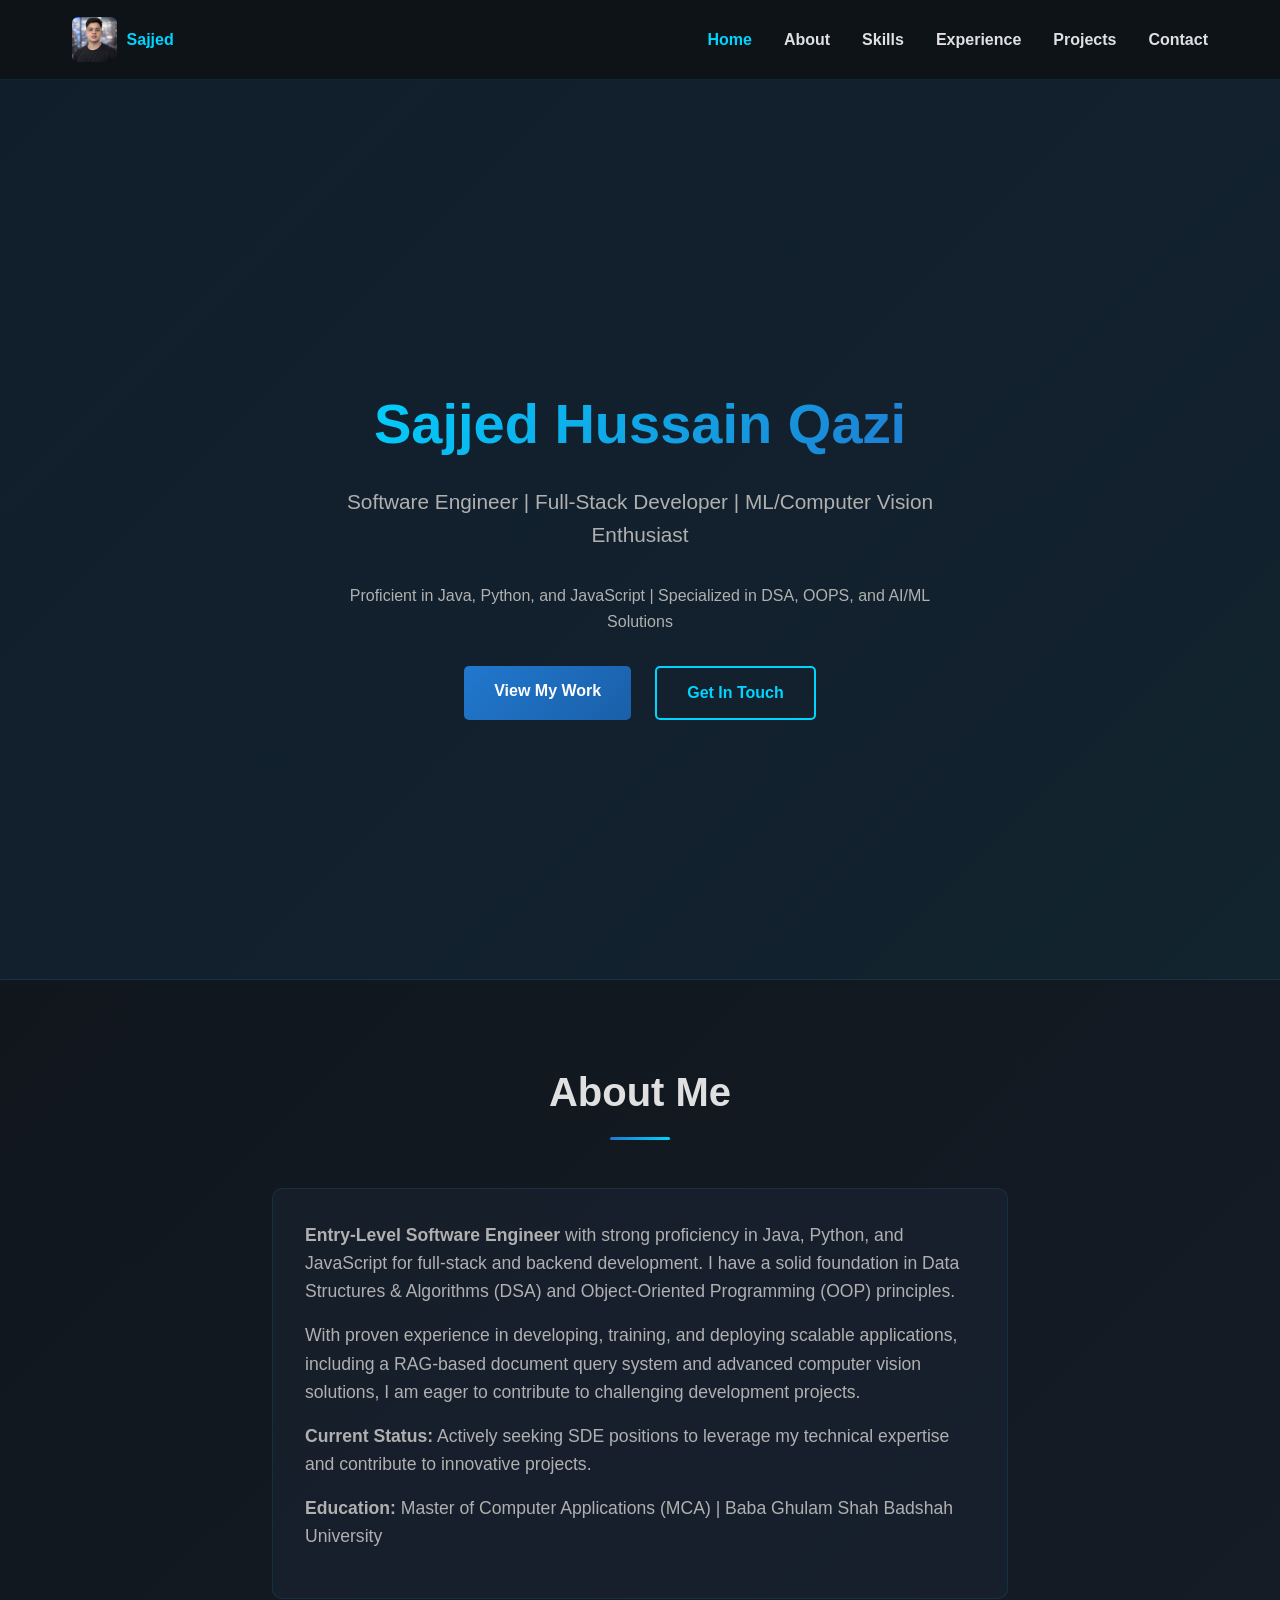
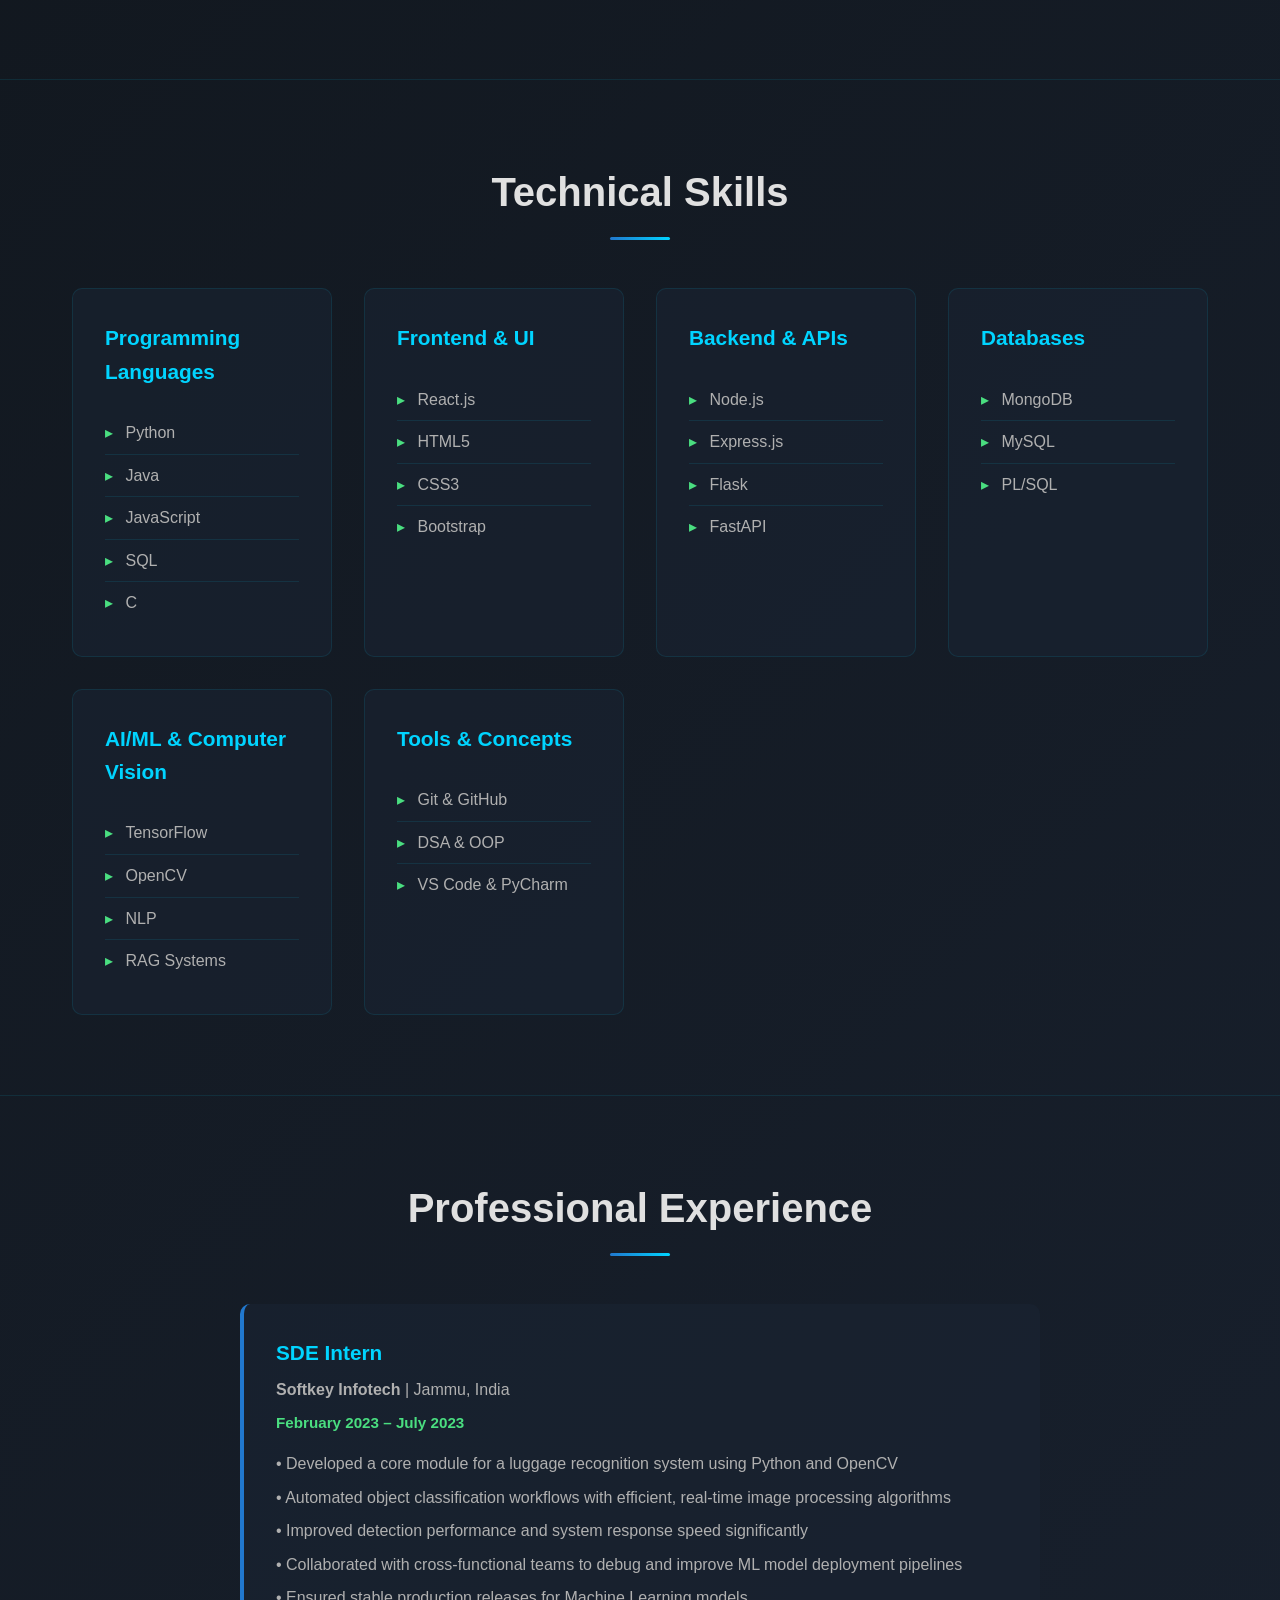
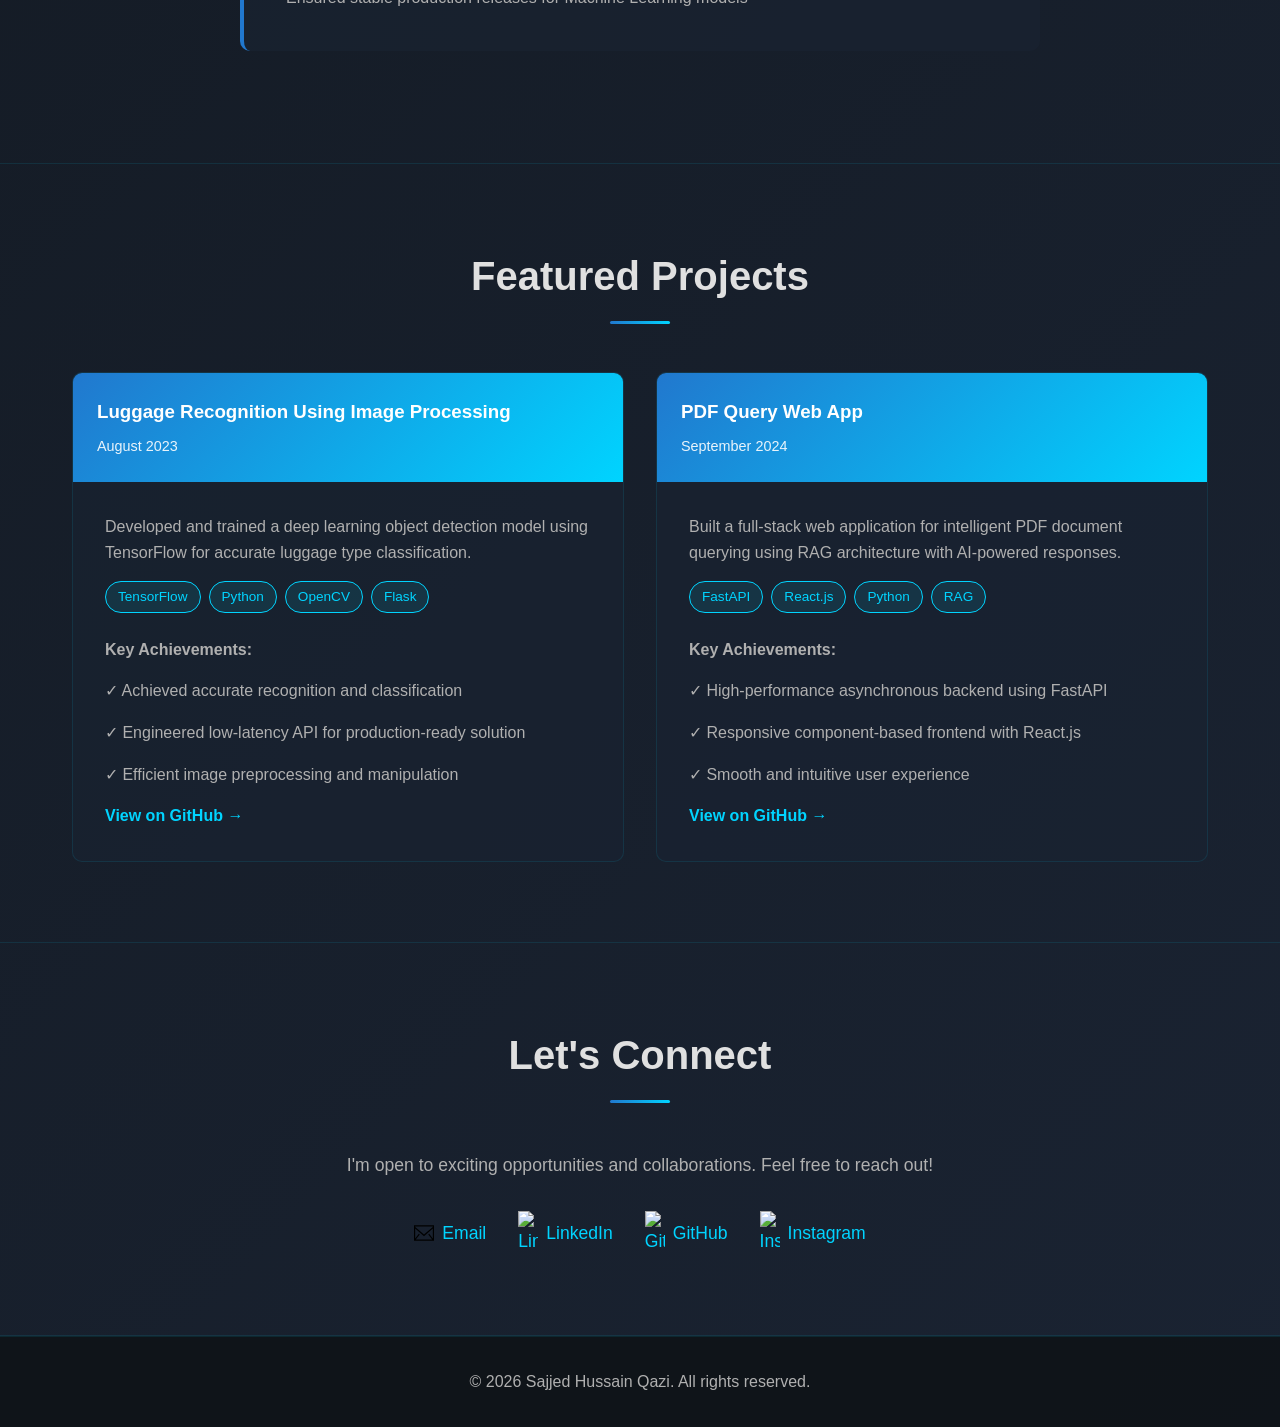
==== commit 99883617: "Update index.html" ====
--- a/index.html
+++ b/index.html
@@ -8,6 +8,17 @@
 <link rel="icon" href="images/sajjed.png" sizes="16x16" type="image/png">
 <meta name="description" content="Sajjed Hussain Qazi – Software Engineer specializing in Full Stack Development, AI/ML, and Computer Vision.">
 <meta name="author" content="Sajjed Hussain Qazi">
+
+    <!-- Canonical & Robots -->
+    <link rel="canonical" href="https://sajjedhussainqazi.github.io/portfolio/" />
+    <meta name="robots" content="index, follow" />
+
+    <!-- Open Graph -->
+    <meta property="og:title" content="Sajjed Hussain Qazi | Software Engineer Portfolio" />
+    <meta property="og:description" content="Entry-Level Software Engineer skilled in Python, Java, React, FastAPI, DSA, AI/ML, and Computer Vision." />
+    <meta property="og:url" content="https://sajjedhussainqazi.github.io/portfolio/" />
+    <meta property="og:type" content="website" />
+    <meta property="og:image" content="https://sajjedhussainqazi.github.io/portfolio/images/sajjed.png" />
 
     <style>
         :root {
@@ -20,6 +31,8 @@
             --text-secondary: #b0b0b0;
             --accent: #00d4ff;
             --success: #4ade80;
+            --nav-height-desktop: 80px;
+            --nav-height-mobile: 70px;
         }
 
         * {
@@ -28,66 +41,170 @@
             box-sizing: border-box;
         }
 
+        /* IMPORTANT: ensure body has top padding so fixed nav doesn't overlap content */
         body {
             font-family: 'Segoe UI', Tahoma, Geneva, Verdana, sans-serif;
             background: linear-gradient(135deg, var(--bg-dark) 0%, var(--bg-light) 100%);
             color: var(--text-primary);
             line-height: 1.6;
             min-height: 100vh;
-        }
-
-        /* Navigation */
+            padding-top: var(--nav-height-desktop);
+        }
+
+        /* Navigation - UPDATED */
         nav {
             position: fixed;
             top: 0;
+            left: 0;
             width: 100%;
+            height: var(--nav-height-desktop);
             background: rgba(15, 20, 25, 0.95);
             backdrop-filter: blur(10px);
-            padding: 1rem 2rem;
             z-index: 1000;
             border-bottom: 1px solid rgba(0, 212, 255, 0.1);
         }
 
+        /* nav container uses same .container styles below, but ensure flex alignment for nav */
         nav .container {
             display: flex;
             justify-content: space-between;
             align-items: center;
             max-width: 1200px;
             margin: 0 auto;
-        }
-
+            height: 100%;
+            padding: 0 2rem;
+        }
+
+        /* logo (keeps your image) */
         nav .logo {
-    display: flex;
-    align-items: center;
-}
-
-nav .logo img {
-    width: 45px;
-    height: 45px;
-    object-fit: contain;
-}
-
-
+            display: flex;
+            align-items: center;
+            gap: 0.6rem;
+            text-decoration: none;
+        }
+
+        nav .logo img {
+            width: 45px;
+            height: 45px;
+            object-fit: contain;
+            border-radius: 6px;
+        }
+
+        nav .logo span {
+            color: var(--accent);
+            font-weight: 700;
+            font-size: 1rem;
+        }
+
+        /* desktop menu */
         nav ul {
             display: flex;
             list-style: none;
             gap: 2rem;
+            align-items: center;
         }
 
         nav a {
             color: var(--text-primary);
             text-decoration: none;
-            transition: color 0.3s;
+            transition: color 0.25s ease;
+            font-weight: 600;
         }
 
         nav a:hover {
             color: var(--accent);
         }
 
+        /* mobile hamburger */
+        .nav-toggle {
+            display: none;
+            width: 40px;
+            height: 40px;
+            align-items: center;
+            justify-content: center;
+            cursor: pointer;
+            background: transparent;
+            border: none;
+        }
+
+        .nav-toggle .bar {
+            display: block;
+            width: 22px;
+            height: 2px;
+            background: var(--text-primary);
+            margin: 3px 0;
+            transition: transform 0.25s ease, opacity 0.25s ease;
+        }
+
+        /* mobile menu (hidden by default) - slides from left */
+        .mobile-nav {
+            position: fixed;
+            left: -100%;
+            top: 0;
+            width: 100%;
+            height: 100vh;
+            background: rgba(10,12,14,0.98);
+            z-index: 1100;
+            padding: calc(var(--nav-height-mobile) + 20px) 1.5rem;
+            transition: left 0.28s cubic-bezier(.2,.8,.2,1);
+            overflow-y: auto;
+        }
+
+        .mobile-nav.open {
+            left: 0;
+        }
+
+        .mobile-nav .profile {
+            display: flex;
+            gap: 0.8rem;
+            align-items: center;
+            margin-bottom: 1.5rem;
+        }
+
+        .mobile-nav .profile img {
+            width: 72px;
+            height: 72px;
+            object-fit: cover;
+            border-radius: 8px;
+        }
+
+        .mobile-nav ul {
+            list-style: none;
+            display: flex;
+            flex-direction: column;
+            gap: 1.25rem;
+            margin-top: 1rem;
+            padding-left: 0;
+        }
+
+        .mobile-nav a {
+            color: var(--text-primary);
+            text-decoration: none;
+            font-size: 1.15rem;
+            font-weight: 700;
+        }
+
+        .mobile-nav a:hover {
+            color: var(--accent);
+        }
+
+        /* Responsive adjustments */
         @media (max-width: 768px) {
+            body {
+                padding-top: var(--nav-height-mobile);
+            }
+
+            nav {
+                height: var(--nav-height-mobile);
+            }
+
+            /* hide desktop ul and show hamburger */
             nav ul {
-                gap: 1rem;
-                font-size: 0.9rem;
+                display: none;
+            }
+
+            .nav-toggle {
+                display: flex;
             }
         }
 
@@ -416,7 +533,7 @@
             border-top: 1px solid rgba(0, 212, 255, 0.1);
         }
 
-        /* Responsive */
+        /* Responsive tweaks */
         @media (max-width: 768px) {
             .hero-content h1 {
                 font-size: 2rem;
@@ -430,9 +547,24 @@
                 font-size: 1.8rem;
             }
 
-            nav ul {
+            .cta-buttons {
                 flex-direction: column;
-                gap: 1rem;
+                align-items: center;
+            }
+
+            .btn {
+                width: 100%;
+                max-width: 280px;
+            }
+        }
+
+        @media (max-width: 480px) {
+            .container {
+                padding: 0 1rem;
+            }
+
+            section {
+                padding: 60px 1rem;
             }
         }
 
@@ -441,15 +573,39 @@
             scroll-behavior: smooth;
         }
     </style>
+
+    <!-- Structured Data (JSON-LD) -->
+    <script type="application/ld+json">
+    {
+      "@context": "https://schema.org",
+      "@type": "Person",
+      "name": "Sajjed Hussain Qazi",
+      "url": "https://sajjedhussainqazi.github.io/portfolio/",
+      "image": "https://sajjedhussainqazi.github.io/portfolio/images/sajjed.png",
+      "jobTitle": "Software Engineer",
+      "alumniOf": {
+        "@type": "CollegeOrUniversity",
+        "name": "Baba Ghulam Shah Badshah University"
+      },
+      "sameAs": [
+        "https://github.com/Sajjedhussainqazi",
+        "https://www.linkedin.com/in/sajjed-hussain-qazi/",
+        "https://www.instagram.com/hey.sajjed/"
+      ]
+    }
+    </script>
 </head>
 <body>
-    <!-- Navigation -->
+    <!-- Navigation (UPDATED) -->
     <nav>
         <div class="container">
             <a href="#home" class="logo">
-  <img src="images/sajjed.png" alt="Logo">
-</a>
-            <ul>
+                <img src="images/sajjed.png" alt="Logo">
+                <span>Sajjed</span>
+            </a>
+
+            <!-- desktop menu -->
+            <ul id="desktop-nav">
                 <li><a href="#home">Home</a></li>
                 <li><a href="#about">About</a></li>
                 <li><a href="#skills">Skills</a></li>
@@ -457,8 +613,37 @@
                 <li><a href="#projects">Projects</a></li>
                 <li><a href="#contact">Contact</a></li>
             </ul>
+
+            <!-- hamburger for mobile -->
+            <button class="nav-toggle" id="navToggle" aria-label="Toggle navigation" aria-expanded="false">
+                <span class="bar"></span>
+                <span class="bar"></span>
+                <span class="bar"></span>
+            </button>
         </div>
     </nav>
+
+    <!-- Mobile sliding menu -->
+    <div class="mobile-nav" id="mobileNav" aria-hidden="true">
+        <div class="container">
+            <div class="profile">
+                <img src="images/sajjed.png" alt="Sajjed profile">
+                <div>
+                    <div style="color:var(--text-primary); font-weight:800;">Sajjed Hussain Qazi</div>
+                    <div style="color:var(--text-secondary); font-size:0.95rem;">Software Engineer</div>
+                </div>
+            </div>
+
+            <ul>
+                <li><a href="#home" class="mobile-link">Home</a></li>
+                <li><a href="#about" class="mobile-link">About</a></li>
+                <li><a href="#skills" class="mobile-link">Skills</a></li>
+                <li><a href="#experience" class="mobile-link">Experience</a></li>
+                <li><a href="#projects" class="mobile-link">Projects</a></li>
+                <li><a href="#contact" class="mobile-link">Contact</a></li>
+            </ul>
+        </div>
+    </div>
 
     <!-- Hero Section -->
     <section id="home" class="hero">
@@ -655,36 +840,61 @@
     </footer>
 
     <script>
-        // Smooth active link highlighting
-        document.querySelectorAll('nav a').forEach(anchor => {
-            anchor.addEventListener('click', function(e) {
-                const href = this.getAttribute('href');
-                if (href.startsWith('#')) {
-                    document.querySelectorAll('nav a').forEach(a => a.style.color = '');
-                    this.style.color = 'var(--accent)';
-                }
+        // NAV toggle logic (open mobile menu and close when link clicked)
+        (function() {
+            const navToggle = document.getElementById('navToggle');
+            const mobileNav = document.getElementById('mobileNav');
+            const mobileLinks = document.querySelectorAll('.mobile-link');
+
+            // If elements missing, do nothing (prevents errors)
+            if (!navToggle || !mobileNav) return;
+
+            navToggle.addEventListener('click', () => {
+                const isOpen = mobileNav.classList.toggle('open');
+                mobileNav.setAttribute('aria-hidden', isOpen ? 'false' : 'true');
+                navToggle.setAttribute('aria-expanded', isOpen ? 'true' : 'false');
             });
-        });
-
-        // Scroll-based nav link highlighting
-        window.addEventListener('scroll', () => {
-            const sections = document.querySelectorAll('section');
-            let current = '';
-            
-            sections.forEach(section => {
-                const sectionTop = section.offsetTop;
-                if (pageYOffset >= sectionTop - 200) {
-                    current = section.getAttribute('id');
-                }
+
+            // close mobile menu on link click
+            mobileLinks.forEach(link => {
+                link.addEventListener('click', () => {
+                    mobileNav.classList.remove('open');
+                    mobileNav.setAttribute('aria-hidden', 'true');
+                    navToggle.setAttribute('aria-expanded', 'false');
+                });
             });
 
-            document.querySelectorAll('nav a').forEach(a => {
-                a.style.color = '';
-                if (a.getAttribute('href') === '#' + current) {
-                    a.style.color = 'var(--accent)';
-                }
+            // Desktop: highlight active link on click
+            document.querySelectorAll('nav a').forEach(anchor => {
+                anchor.addEventListener('click', function(e) {
+                    const href = this.getAttribute('href');
+                    if (href && href.startsWith('#')) {
+                        document.querySelectorAll('nav a').forEach(a => a.style.color = '');
+                        this.style.color = 'var(--accent)';
+                    }
+                });
             });
-        });
+
+            // Scroll-based active highlight
+            window.addEventListener('scroll', () => {
+                const sections = document.querySelectorAll('section');
+                let current = '';
+                
+                sections.forEach(section => {
+                    const sectionTop = section.offsetTop;
+                    if (pageYOffset >= sectionTop - 200) {
+                        current = section.getAttribute('id');
+                    }
+                });
+
+                document.querySelectorAll('nav a').forEach(a => {
+                    a.style.color = '';
+                    if (a.getAttribute('href') === '#' + current) {
+                        a.style.color = 'var(--accent)';
+                    }
+                });
+            });
+        })();
     </script>
 </body>
 </html>
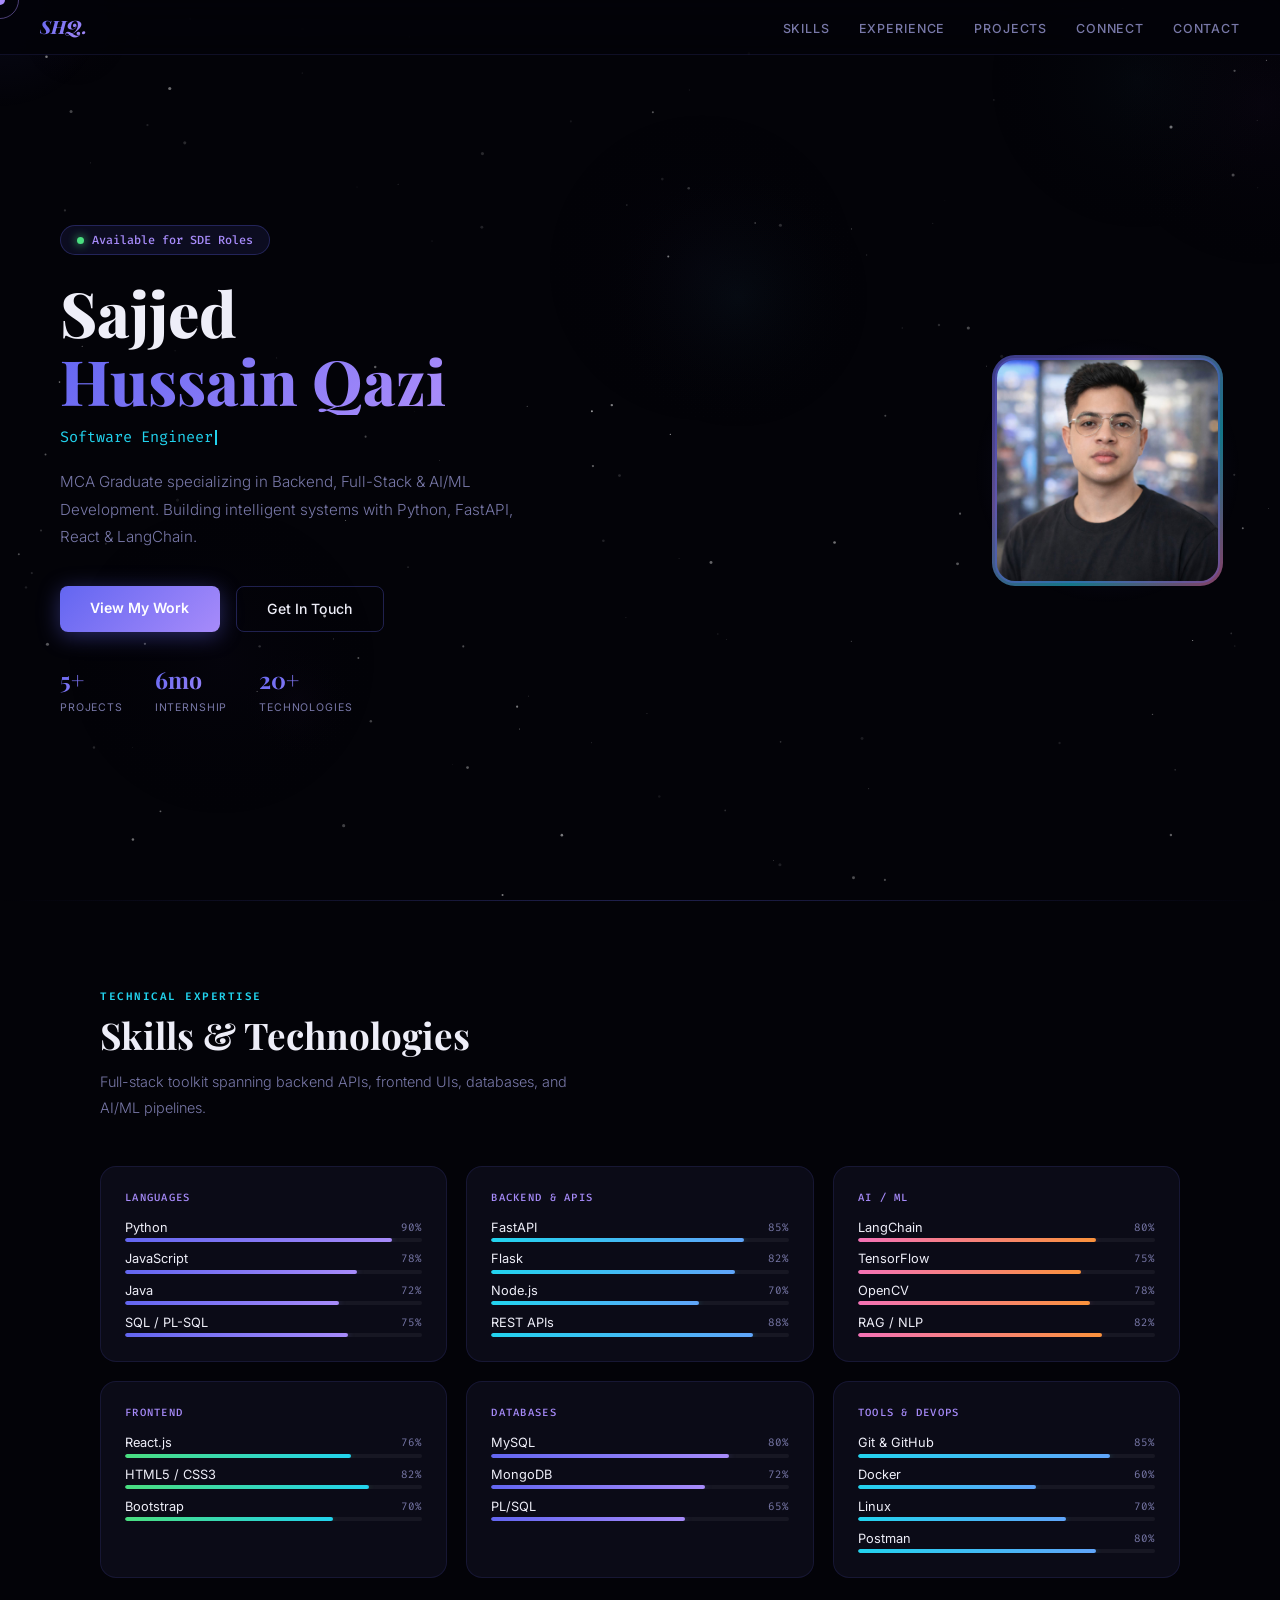
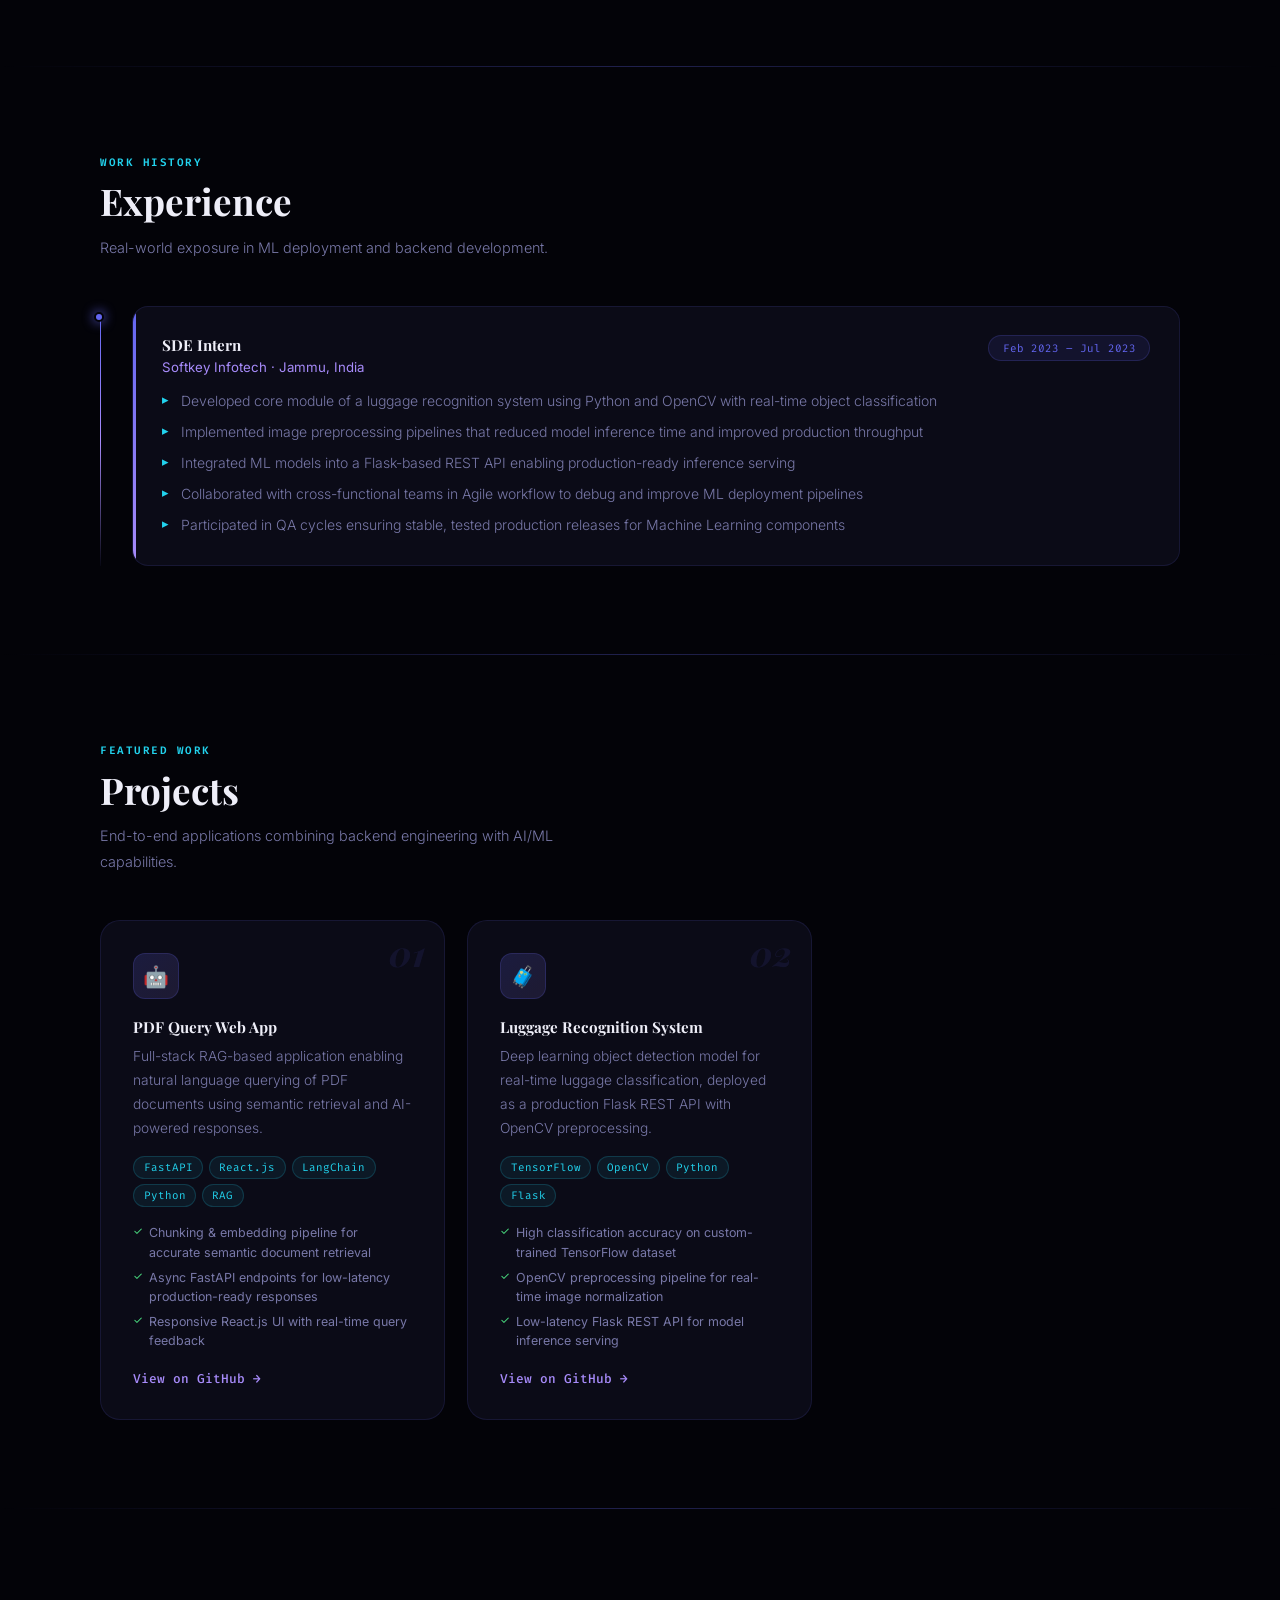
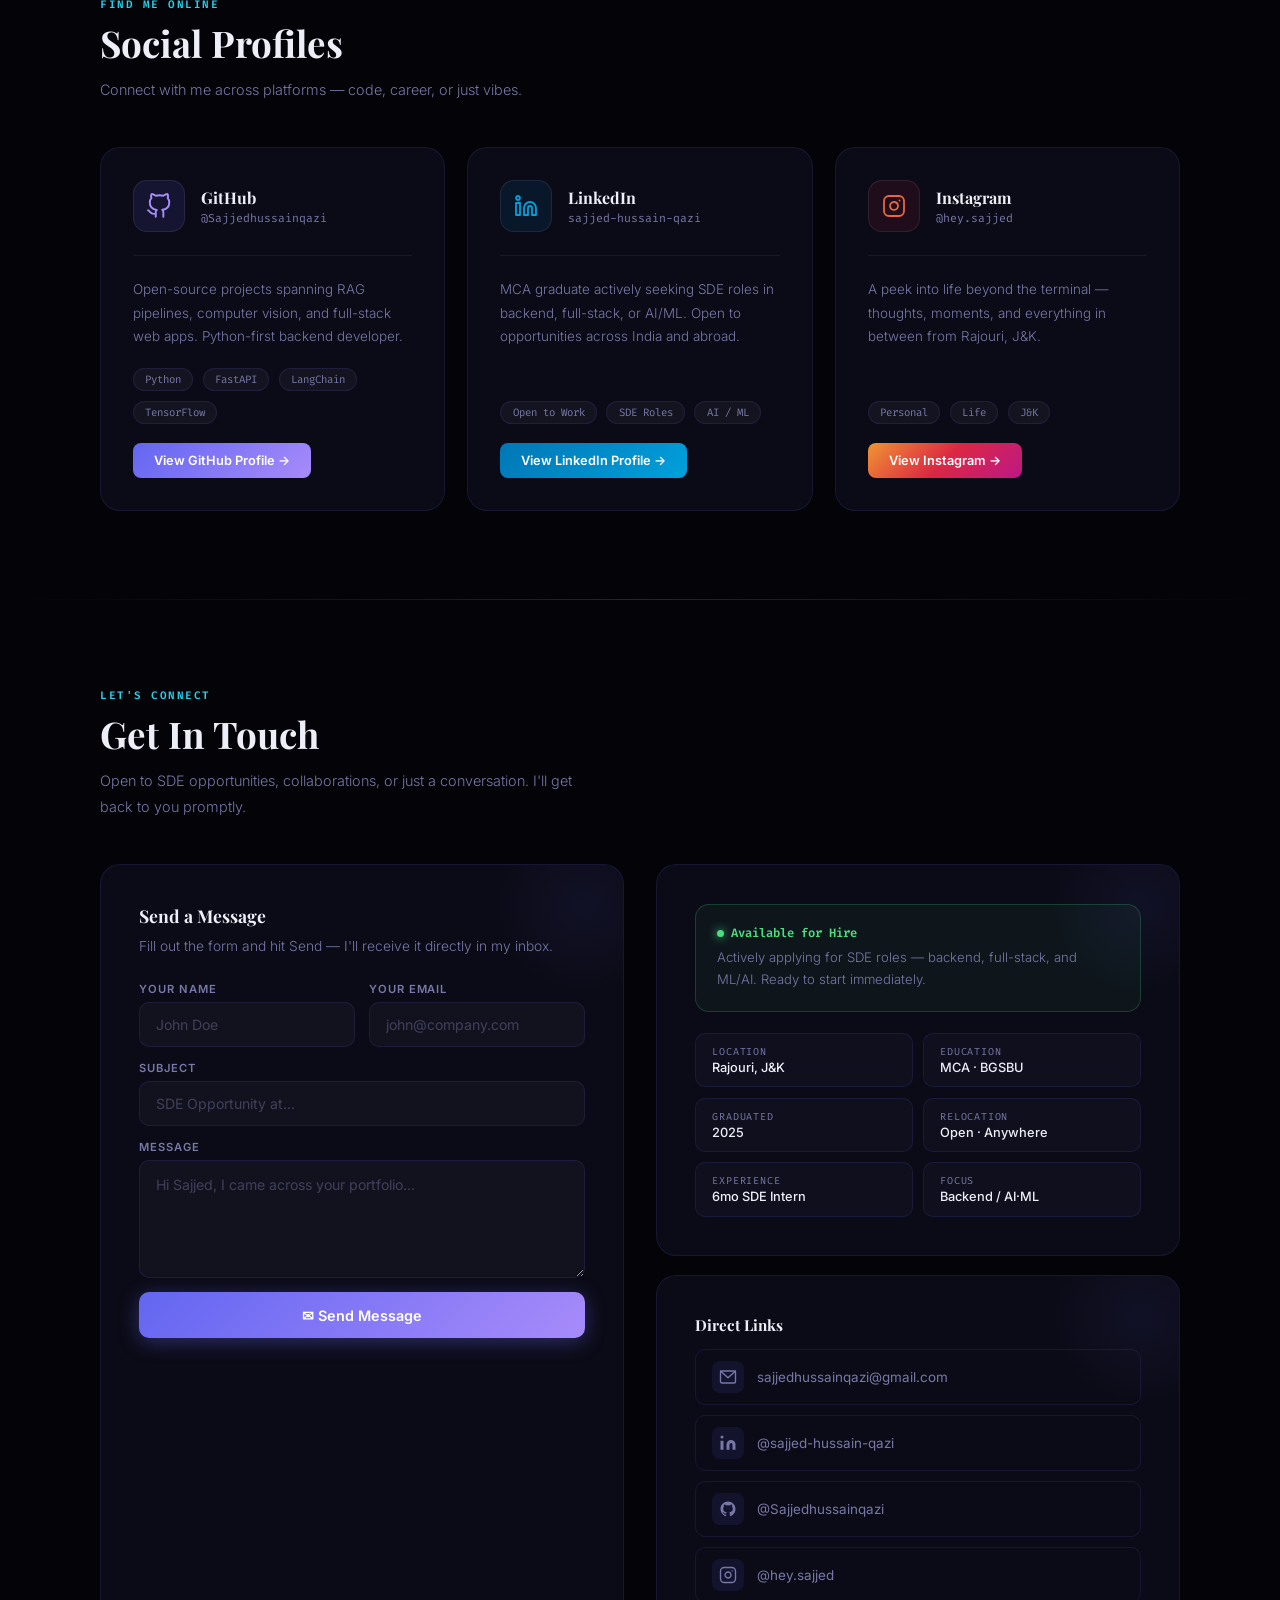
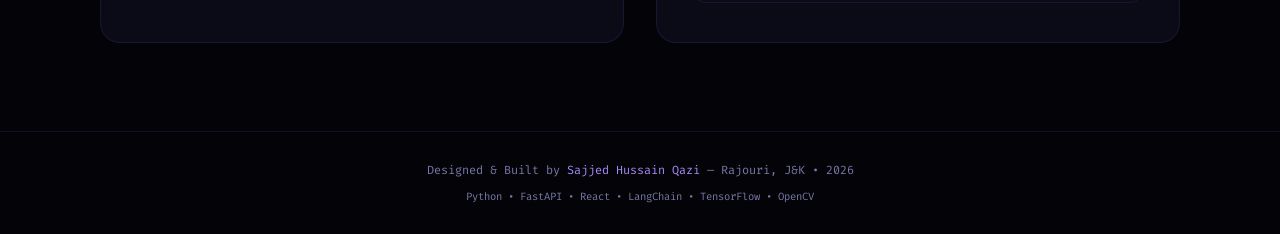
==== commit 9e5ad2e5: "Update index.html" ====
--- a/index.html
+++ b/index.html
@@ -1,900 +1,677 @@
 <!DOCTYPE html>
 <html lang="en">
 <head>
-    <meta charset="UTF-8">
-    <meta name="viewport" content="width=device-width, initial-scale=1.0">
-    <title>Sajjed Hussain Qazi - Software Engineer</title>
-    <link rel="icon" href="images/sajjed.png" sizes="32x32" type="image/png">
-<link rel="icon" href="images/sajjed.png" sizes="16x16" type="image/png">
-<meta name="description" content="Sajjed Hussain Qazi – Software Engineer specializing in Full Stack Development, AI/ML, and Computer Vision.">
-<meta name="author" content="Sajjed Hussain Qazi">
-
-    <!-- Canonical & Robots -->
-    <link rel="canonical" href="https://sajjedhussainqazi.github.io/portfolio/" />
-    <meta name="robots" content="index, follow" />
-
-    <!-- Open Graph -->
-    <meta property="og:title" content="Sajjed Hussain Qazi | Software Engineer Portfolio" />
-    <meta property="og:description" content="Entry-Level Software Engineer skilled in Python, Java, React, FastAPI, DSA, AI/ML, and Computer Vision." />
-    <meta property="og:url" content="https://sajjedhussainqazi.github.io/portfolio/" />
-    <meta property="og:type" content="website" />
-    <meta property="og:image" content="https://sajjedhussainqazi.github.io/portfolio/images/sajjed.png" />
-
-    <style>
-        :root {
-            --primary: #2178CE;
-            --primary-dark: #1a5fa8;
-            --secondary: #00d4ff;
-            --bg-dark: #0f1419;
-            --bg-light: #1a2332;
-            --text-primary: #e0e0e0;
-            --text-secondary: #b0b0b0;
-            --accent: #00d4ff;
-            --success: #4ade80;
-            --nav-height-desktop: 80px;
-            --nav-height-mobile: 70px;
-        }
-
-        * {
-            margin: 0;
-            padding: 0;
-            box-sizing: border-box;
-        }
-
-        /* IMPORTANT: ensure body has top padding so fixed nav doesn't overlap content */
-        body {
-            font-family: 'Segoe UI', Tahoma, Geneva, Verdana, sans-serif;
-            background: linear-gradient(135deg, var(--bg-dark) 0%, var(--bg-light) 100%);
-            color: var(--text-primary);
-            line-height: 1.6;
-            min-height: 100vh;
-            padding-top: var(--nav-height-desktop);
-        }
-
-        /* Navigation - UPDATED */
-        nav {
-            position: fixed;
-            top: 0;
-            left: 0;
-            width: 100%;
-            height: var(--nav-height-desktop);
-            background: rgba(15, 20, 25, 0.95);
-            backdrop-filter: blur(10px);
-            z-index: 1000;
-            border-bottom: 1px solid rgba(0, 212, 255, 0.1);
-        }
-
-        /* nav container uses same .container styles below, but ensure flex alignment for nav */
-        nav .container {
-            display: flex;
-            justify-content: space-between;
-            align-items: center;
-            max-width: 1200px;
-            margin: 0 auto;
-            height: 100%;
-            padding: 0 2rem;
-        }
-
-        /* logo (keeps your image) */
-        nav .logo {
-            display: flex;
-            align-items: center;
-            gap: 0.6rem;
-            text-decoration: none;
-        }
-
-        nav .logo img {
-            width: 45px;
-            height: 45px;
-            object-fit: contain;
-            border-radius: 6px;
-        }
-
-        nav .logo span {
-            color: var(--accent);
-            font-weight: 700;
-            font-size: 1rem;
-        }
-
-        /* desktop menu */
-        nav ul {
-            display: flex;
-            list-style: none;
-            gap: 2rem;
-            align-items: center;
-        }
-
-        nav a {
-            color: var(--text-primary);
-            text-decoration: none;
-            transition: color 0.25s ease;
-            font-weight: 600;
-        }
-
-        nav a:hover {
-            color: var(--accent);
-        }
-
-        /* mobile hamburger */
-        .nav-toggle {
-            display: none;
-            width: 40px;
-            height: 40px;
-            align-items: center;
-            justify-content: center;
-            cursor: pointer;
-            background: transparent;
-            border: none;
-        }
-
-        .nav-toggle .bar {
-            display: block;
-            width: 22px;
-            height: 2px;
-            background: var(--text-primary);
-            margin: 3px 0;
-            transition: transform 0.25s ease, opacity 0.25s ease;
-        }
-
-        /* mobile menu (hidden by default) - slides from left */
-        .mobile-nav {
-            position: fixed;
-            left: -100%;
-            top: 0;
-            width: 100%;
-            height: 100vh;
-            background: rgba(10,12,14,0.98);
-            z-index: 1100;
-            padding: calc(var(--nav-height-mobile) + 20px) 1.5rem;
-            transition: left 0.28s cubic-bezier(.2,.8,.2,1);
-            overflow-y: auto;
-        }
-
-        .mobile-nav.open {
-            left: 0;
-        }
-
-        .mobile-nav .profile {
-            display: flex;
-            gap: 0.8rem;
-            align-items: center;
-            margin-bottom: 1.5rem;
-        }
-
-        .mobile-nav .profile img {
-            width: 72px;
-            height: 72px;
-            object-fit: cover;
-            border-radius: 8px;
-        }
-
-        .mobile-nav ul {
-            list-style: none;
-            display: flex;
-            flex-direction: column;
-            gap: 1.25rem;
-            margin-top: 1rem;
-            padding-left: 0;
-        }
-
-        .mobile-nav a {
-            color: var(--text-primary);
-            text-decoration: none;
-            font-size: 1.15rem;
-            font-weight: 700;
-        }
-
-        .mobile-nav a:hover {
-            color: var(--accent);
-        }
-
-        /* Responsive adjustments */
-        @media (max-width: 768px) {
-            body {
-                padding-top: var(--nav-height-mobile);
-            }
-
-            nav {
-                height: var(--nav-height-mobile);
-            }
-
-            /* hide desktop ul and show hamburger */
-            nav ul {
-                display: none;
-            }
-
-            .nav-toggle {
-                display: flex;
-            }
-        }
-
-        /* Hero Section */
-        .hero {
-            padding-top: 100px;
-            padding-bottom: 60px;
-            min-height: 100vh;
-            display: flex;
-            align-items: center;
-            justify-content: center;
-            text-align: center;
-            background: linear-gradient(135deg, rgba(33, 120, 206, 0.1) 0%, rgba(0, 212, 255, 0.05) 100%);
-        }
-
-        .hero-content h1 {
-            font-size: 3.5rem;
-            margin-bottom: 1rem;
-            background: linear-gradient(135deg, var(--secondary) 0%, var(--primary) 100%);
-            -webkit-background-clip: text;
-            -webkit-text-fill-color: transparent;
-            background-clip: text;
-        }
-
-        .hero-content p {
-            font-size: 1.3rem;
-            color: var(--text-secondary);
-            margin-bottom: 2rem;
-            max-width: 600px;
-            margin-left: auto;
-            margin-right: auto;
-        }
-
-        .cta-buttons {
-            display: flex;
-            gap: 1.5rem;
-            justify-content: center;
-            flex-wrap: wrap;
-        }
-
-        .btn {
-            padding: 12px 30px;
-            border: none;
-            border-radius: 5px;
-            font-size: 1rem;
-            cursor: pointer;
-            transition: all 0.3s;
-            text-decoration: none;
-            display: inline-block;
-            font-weight: 600;
-        }
-
-        .btn-primary {
-            background: linear-gradient(135deg, var(--primary) 0%, var(--primary-dark) 100%);
-            color: white;
-        }
-
-        .btn-primary:hover {
-            transform: translateY(-3px);
-            box-shadow: 0 10px 25px rgba(33, 120, 206, 0.4);
-        }
-
-        .btn-secondary {
-            background: transparent;
-            border: 2px solid var(--accent);
-            color: var(--accent);
-        }
-
-        .btn-secondary:hover {
-            background: rgba(0, 212, 255, 0.1);
-            transform: translateY(-3px);
-        }
-
-        /* Container */
-        .container {
-            max-width: 1200px;
-            margin: 0 auto;
-            padding: 0 2rem;
-        }
-
-        /* Section */
-        section {
-            padding: 80px 2rem;
-            border-bottom: 1px solid rgba(0, 212, 255, 0.1);
-        }
-
-        section h2 {
-            font-size: 2.5rem;
-            margin-bottom: 3rem;
-            text-align: center;
-            color: var(--text-primary);
-            position: relative;
-            padding-bottom: 1rem;
-        }
-
-        section h2::after {
-            content: '';
-            position: absolute;
-            bottom: 0;
-            left: 50%;
-            transform: translateX(-50%);
-            width: 60px;
-            height: 3px;
-            background: linear-gradient(90deg, var(--primary), var(--accent));
-            border-radius: 10px;
-        }
-
-        /* About Section */
-        #about .container {
-            max-width: 800px;
-        }
-
-        .about-content {
-            background: rgba(26, 35, 50, 0.6);
-            padding: 2rem;
-            border-radius: 10px;
-            border: 1px solid rgba(0, 212, 255, 0.1);
-        }
-
-        .about-content p {
-            margin-bottom: 1rem;
-            color: var(--text-secondary);
-            font-size: 1.1rem;
-        }
-
-        /* Skills Section */
-        .skills-grid {
-            display: grid;
-            grid-template-columns: repeat(auto-fit, minmax(250px, 1fr));
-            gap: 2rem;
-        }
-
-        .skill-card {
-            background: rgba(26, 35, 50, 0.6);
-            padding: 2rem;
-            border-radius: 10px;
-            border: 1px solid rgba(0, 212, 255, 0.1);
-            transition: all 0.3s;
-        }
-
-        .skill-card:hover {
-            border-color: var(--accent);
-            transform: translateY(-10px);
-            box-shadow: 0 20px 40px rgba(0, 212, 255, 0.2);
-        }
-
-        .skill-card h3 {
-            color: var(--accent);
-            margin-bottom: 1.5rem;
-            font-size: 1.3rem;
-        }
-
-        .skill-card ul {
-            list-style: none;
-        }
-
-        .skill-card li {
-            padding: 0.5rem 0;
-            color: var(--text-secondary);
-            border-bottom: 1px solid rgba(0, 212, 255, 0.1);
-        }
-
-        .skill-card li:last-child {
-            border-bottom: none;
-        }
-
-        .skill-card li::before {
-            content: '▸ ';
-            color: var(--success);
-            margin-right: 0.5rem;
-        }
-
-        /* Experience Section */
-        .timeline {
-            max-width: 800px;
-            margin: 0 auto;
-        }
-
-        .timeline-item {
-            background: rgba(26, 35, 50, 0.6);
-            padding: 2rem;
-            margin-bottom: 2rem;
-            border-radius: 10px;
-            border-left: 4px solid var(--primary);
-            transition: all 0.3s;
-        }
-
-        .timeline-item:hover {
-            border-left-color: var(--accent);
-            box-shadow: 0 10px 30px rgba(0, 212, 255, 0.15);
-        }
-
-        .timeline-item h3 {
-            color: var(--accent);
-            margin-bottom: 0.5rem;
-            font-size: 1.3rem;
-        }
-
-        .timeline-item .date {
-            color: var(--success);
-            font-size: 0.95rem;
-            margin-bottom: 1rem;
-            font-weight: 600;
-        }
-
-        .timeline-item p {
-            color: var(--text-secondary);
-            margin-bottom: 0.5rem;
-        }
-
-        /* Projects Section */
-        .projects-grid {
-            display: grid;
-            grid-template-columns: repeat(auto-fit, minmax(300px, 1fr));
-            gap: 2rem;
-        }
-
-        .project-card {
-            background: rgba(26, 35, 50, 0.6);
-            border: 1px solid rgba(0, 212, 255, 0.1);
-            border-radius: 10px;
-            overflow: hidden;
-            transition: all 0.3s;
-        }
-
-        .project-card:hover {
-            border-color: var(--accent);
-            transform: translateY(-10px);
-            box-shadow: 0 20px 40px rgba(0, 212, 255, 0.2);
-        }
-
-        .project-header {
-            background: linear-gradient(135deg, var(--primary), var(--accent));
-            padding: 1.5rem;
-            color: white;
-        }
-
-        .project-header h3 {
-            margin-bottom: 0.5rem;
-        }
-
-        .project-date {
-            font-size: 0.9rem;
-            opacity: 0.9;
-        }
-
-        .project-content {
-            padding: 2rem;
-        }
-
-        .project-content p {
-            color: var(--text-secondary);
-            margin-bottom: 1rem;
-        }
-
-        .project-tech {
-            display: flex;
-            flex-wrap: wrap;
-            gap: 0.5rem;
-            margin-bottom: 1.5rem;
-        }
-
-        .tech-tag {
-            background: rgba(0, 212, 255, 0.1);
-            color: var(--accent);
-            padding: 0.25rem 0.75rem;
-            border-radius: 20px;
-            font-size: 0.85rem;
-            border: 1px solid var(--accent);
-        }
-
-        .project-link {
-            color: var(--accent);
-            text-decoration: none;
-            font-weight: 600;
-            transition: all 0.3s;
-        }
-
-        .project-link:hover {
-            gap: 0.5rem;
-            text-decoration: underline;
-        }
-
-        /* Contact Section */
-        .contact-content {
-            text-align: center;
-            max-width: 800px;
-            margin: 0 auto;
-        }
-
-        .contact-content p {
-            font-size: 1.1rem;
-            color: var(--text-secondary);
-            margin-bottom: 2rem;
-        }
-
-        .contact-links {
-            display: flex;
-            justify-content: center;
-            gap: 2rem;
-            flex-wrap: wrap;
-            margin-top: 2rem;
-        }
-
-        .contact-link {
-            color: var(--accent);
-            text-decoration: none;
-            font-size: 1.1rem;
-            transition: all 0.3s;
-            display: flex;
-            align-items: center;
-            gap: 0.5rem;
-        }
-
-        .contact-link:hover {
-            transform: translateY(-3px);
-            font-weight: 600;
-        }
-
-        /* Footer */
-        footer {
-            background: rgba(15, 20, 25, 0.95);
-            padding: 2rem;
-            text-align: center;
-            color: var(--text-secondary);
-            border-top: 1px solid rgba(0, 212, 255, 0.1);
-        }
-
-        /* Responsive tweaks */
-        @media (max-width: 768px) {
-            .hero-content h1 {
-                font-size: 2rem;
-            }
-
-            .hero-content p {
-                font-size: 1.1rem;
-            }
-
-            section h2 {
-                font-size: 1.8rem;
-            }
-
-            .cta-buttons {
-                flex-direction: column;
-                align-items: center;
-            }
-
-            .btn {
-                width: 100%;
-                max-width: 280px;
-            }
-        }
-
-        @media (max-width: 480px) {
-            .container {
-                padding: 0 1rem;
-            }
-
-            section {
-                padding: 60px 1rem;
-            }
-        }
-
-        /* Smooth scroll */
-        html {
-            scroll-behavior: smooth;
-        }
-    </style>
-
-    <!-- Structured Data (JSON-LD) -->
-    <script type="application/ld+json">
-    {
-      "@context": "https://schema.org",
-      "@type": "Person",
-      "name": "Sajjed Hussain Qazi",
-      "url": "https://sajjedhussainqazi.github.io/portfolio/",
-      "image": "https://sajjedhussainqazi.github.io/portfolio/images/sajjed.png",
-      "jobTitle": "Software Engineer",
-      "alumniOf": {
-        "@type": "CollegeOrUniversity",
-        "name": "Baba Ghulam Shah Badshah University"
-      },
-      "sameAs": [
-        "https://github.com/Sajjedhussainqazi",
-        "https://www.linkedin.com/in/sajjed-hussain-qazi/",
-        "https://www.instagram.com/hey.sajjed/"
-      ]
-    }
-    </script>
+<meta charset="UTF-8">
+<meta name="viewport" content="width=device-width, initial-scale=1.0">
+<title>Sajjed Hussain Qazi | Software Engineer</title>
+<link rel="preconnect" href="https://fonts.googleapis.com">
+<link href="https://fonts.googleapis.com/css2?family=Playfair+Display:ital,wght@0,600;0,700;0,800;1,600&family=Inter:wght@300;400;500;600&family=Fira+Code:wght@400;500&display=swap" rel="stylesheet">
+<style>
+:root {
+  --bg:#030308; --bg2:#06060f; --card:#0b0b17; --surface:#0f0f1e;
+  --border:rgba(99,102,241,0.13); --border2:rgba(99,102,241,0.3);
+  --accent:#6366f1; --a2:#a78bfa; --a3:#22d3ee; --a4:#f472b6;
+  --text:#eeeef8; --muted:#7878a8; --green:#4ade80;
+}
+*,*::before,*::after{box-sizing:border-box;margin:0;padding:0}
+html{scroll-behavior:smooth}
+body{font-family:'Inter',sans-serif;background:var(--bg);color:var(--text);overflow-x:hidden;cursor:none}
+
+/* ─ CURSOR ─ */
+#cur,#cur-ring{position:fixed;border-radius:50%;pointer-events:none;z-index:99999;transform:translate(-50%,-50%)}
+#cur{width:10px;height:10px;background:var(--a2);transition:width .15s,height .15s;mix-blend-mode:screen}
+#cur-ring{width:38px;height:38px;border:1.5px solid rgba(167,139,250,.45);z-index:99998;transition:width .3s,height .3s,border-color .3s}
+#cur-glow{position:fixed;width:220px;height:220px;border-radius:50%;background:radial-gradient(circle,rgba(99,102,241,.07),transparent 70%);pointer-events:none;z-index:0;transform:translate(-50%,-50%)}
+@media(max-width:768px){body{cursor:auto}#cur,#cur-ring,#cur-glow{display:none}}
+
+/* ─ CANVAS (particles) ─ */
+#cvs{position:fixed;inset:0;z-index:0;pointer-events:none}
+
+/* ─ NAV ─ */
+nav{position:fixed;top:0;left:0;right:0;z-index:1000;padding:.9rem 2.5rem;display:flex;align-items:center;justify-content:space-between;background:rgba(3,3,8,.88);backdrop-filter:blur(20px);border-bottom:1px solid var(--border)}
+.logo{font-family:'Playfair Display',serif;font-style:italic;font-weight:800;font-size:1.15rem;background:linear-gradient(135deg,var(--accent),var(--a2));-webkit-background-clip:text;-webkit-text-fill-color:transparent;text-decoration:none}
+.nav-ul{display:flex;gap:1.8rem;list-style:none;align-items:center}
+.nav-ul a{color:var(--muted);text-decoration:none;font-size:.78rem;font-weight:500;letter-spacing:.07em;text-transform:uppercase;transition:color .2s;position:relative}
+.nav-ul a::after{content:'';position:absolute;bottom:-3px;left:0;right:0;height:1px;background:var(--a2);transform:scaleX(0);transition:transform .2s}
+.nav-ul a:hover{color:var(--text)}
+.nav-ul a:hover::after{transform:scaleX(1)}
+.btn-nav{padding:.48rem 1.2rem;background:linear-gradient(135deg,var(--accent),var(--a2));color:#fff!important;border-radius:6px;font-weight:600;box-shadow:0 4px 16px rgba(99,102,241,.35);transition:box-shadow .2s,transform .2s;display:inline-flex;align-items:center;gap:.3rem}
+.btn-nav:hover{box-shadow:0 6px 24px rgba(99,102,241,.55);transform:translateY(-1px)}
+.btn-nav::after{display:none!important}
+.hbg{display:none;flex-direction:column;gap:5px;background:none;border:none;padding:4px;cursor:pointer}
+.hbg span{width:24px;height:2px;background:var(--text);border-radius:2px;display:block;transition:all .3s}
+@media(max-width:820px){
+  .hbg{display:flex}
+  .nav-ul{display:none;position:absolute;top:100%;left:0;right:0;background:rgba(3,3,8,.97);flex-direction:column;padding:1.5rem 2rem;gap:1.2rem;border-bottom:1px solid var(--border)}
+  .nav-ul.open{display:flex}
+  .nav-ul a{font-size:.9rem}
+}
+
+/* ─ HERO ─ */
+.hero{min-height:100vh;display:flex;align-items:center;padding:6.5rem 2.5rem 4rem;position:relative;z-index:1}
+.hw{max-width:1160px;margin:0 auto;width:100%;display:grid;grid-template-columns:1fr auto;gap:4rem;align-items:center}
+.badge{display:inline-flex;align-items:center;gap:.5rem;background:rgba(99,102,241,.1);border:1px solid rgba(99,102,241,.28);padding:.38rem 1rem;border-radius:100px;font-size:.74rem;color:var(--a2);font-weight:500;margin-bottom:1.4rem;width:fit-content;font-family:'Fira Code',monospace;animation:fu .6s ease both}
+.bdot{width:7px;height:7px;border-radius:50%;background:var(--green);box-shadow:0 0 10px var(--green);animation:bl 2s infinite;flex-shrink:0}
+h1.hname{font-family:'Playfair Display',serif;font-size:clamp(2.2rem,5vw,3.9rem);font-weight:800;line-height:1.1;margin-bottom:.75rem;animation:fu .6s .1s ease both}
+h1.hname span{background:linear-gradient(135deg,var(--accent),var(--a2) 45%,var(--a3));-webkit-background-clip:text;-webkit-text-fill-color:transparent;display:block}
+.typewrap{font-family:'Fira Code',monospace;font-size:.95rem;color:var(--a3);margin-bottom:1.1rem;min-height:1.5rem;animation:fu .6s .15s ease both}
+.tcur{display:inline-block;width:2px;height:1em;background:var(--a3);margin-left:2px;vertical-align:middle;animation:tcbl .8s step-end infinite}
+@keyframes tcbl{0%,100%{opacity:1}50%{opacity:0}}
+.hsub{color:var(--muted);font-size:.95rem;font-weight:300;max-width:470px;line-height:1.8;margin-bottom:2.2rem;animation:fu .6s .2s ease both}
+.ctas{display:flex;gap:1rem;flex-wrap:wrap;animation:fu .6s .25s ease both}
+.bp{padding:.85rem 1.9rem;background:linear-gradient(135deg,var(--accent),var(--a2));color:#fff;border:none;border-radius:8px;font-family:'Inter',sans-serif;font-size:.88rem;font-weight:600;cursor:pointer;text-decoration:none;transition:transform .2s,box-shadow .2s;box-shadow:0 4px 22px rgba(99,102,241,.4)}
+.bp:hover{transform:translateY(-2px);box-shadow:0 8px 30px rgba(99,102,241,.58)}
+.bg{padding:.85rem 1.9rem;background:transparent;color:var(--text);border:1px solid var(--border2);border-radius:8px;font-family:'Inter',sans-serif;font-size:.88rem;font-weight:500;cursor:pointer;text-decoration:none;transition:border-color .2s,background .2s,box-shadow .2s}
+.bg:hover{border-color:var(--a2);background:rgba(99,102,241,.06);box-shadow:0 0 18px rgba(99,102,241,.15)}
+.hstats{display:flex;gap:2rem;margin-top:2rem;animation:fu .6s .3s ease both}
+.hsn{font-family:'Playfair Display',serif;font-size:1.45rem;font-weight:700;background:linear-gradient(135deg,var(--accent),var(--a2));-webkit-background-clip:text;-webkit-text-fill-color:transparent;display:block}
+.hsl{font-size:.66rem;color:var(--muted);text-transform:uppercase;letter-spacing:.08em}
+/* avatar */
+.avarea{position:relative;animation:fu .6s .1s ease both}
+.avbox{position:relative;width:225px;height:225px}
+.avbox img{width:100%;height:100%;object-fit:cover;border-radius:20px;position:relative;z-index:2;border:2px solid rgba(99,102,241,.3)}
+.avglow{position:absolute;inset:-3px;border-radius:23px;background:linear-gradient(135deg,var(--accent),var(--a2),var(--a3),var(--a4));z-index:1;opacity:.55;animation:hr 5s linear infinite}
+.avouter{position:absolute;inset:-22px;border-radius:38px;background:radial-gradient(circle,rgba(99,102,241,.16),transparent 70%);z-index:0;animation:gp 3s ease-in-out infinite}
+@keyframes hr{0%{filter:hue-rotate(0deg)}100%{filter:hue-rotate(360deg)}}
+@keyframes gp{0%,100%{transform:scale(1);opacity:.5}50%{transform:scale(1.07);opacity:.9}}
+@media(max-width:820px){
+  .hw{grid-template-columns:1fr;text-align:center}
+  .avarea{order:-1;margin:0 auto}
+  .badge,.ctas,.hstats{margin-left:auto;margin-right:auto;justify-content:center}
+  .hsub{margin:0 auto 2rem}
+  .avbox{width:175px;height:175px}
+}
+
+/* ─ SHARED ─ */
+.sec{padding:5.5rem 2.5rem;max-width:1160px;margin:0 auto;position:relative;z-index:1}
+.sdiv{width:100%;height:1px;background:linear-gradient(90deg,transparent,var(--border2),transparent);position:relative;z-index:1}
+.slbl{font-size:.68rem;font-weight:600;letter-spacing:.14em;text-transform:uppercase;color:var(--a3);margin-bottom:.4rem;font-family:'Fira Code',monospace}
+.stitle{font-family:'Playfair Display',serif;font-size:clamp(1.5rem,3.5vw,2.3rem);font-weight:700;margin-bottom:.6rem}
+.sdesc{color:var(--muted);font-weight:300;font-size:.9rem;max-width:480px;margin-bottom:2.8rem;line-height:1.8}
+
+/* ─ SKILLS ─ */
+.skgrid{display:grid;grid-template-columns:repeat(auto-fill,minmax(262px,1fr));gap:1.2rem}
+.skcat{background:var(--card);border:1px solid var(--border);border-radius:16px;padding:1.5rem;transition:border-color .3s,transform .3s,box-shadow .3s;position:relative;overflow:hidden}
+.skcat::before{content:'';position:absolute;top:0;left:0;width:100%;height:2px;background:linear-gradient(90deg,var(--accent),var(--a2));transform:scaleX(0);transition:transform .3s;transform-origin:left}
+.skcat:hover{border-color:var(--border2);transform:translateY(-3px);box-shadow:0 8px 28px rgba(99,102,241,.12)}
+.skcat:hover::before{transform:scaleX(1)}
+.sktitle{font-family:'Fira Code',monospace;font-size:.66rem;text-transform:uppercase;letter-spacing:.12em;color:var(--a2);font-weight:500;margin-bottom:1rem}
+.sbars{display:flex;flex-direction:column;gap:.6rem}
+.sbrow{display:flex;flex-direction:column;gap:.2rem}
+.sbtop{display:flex;justify-content:space-between;font-size:.8rem;color:var(--text)}
+.sbpct{font-size:.68rem;color:var(--muted);font-family:'Fira Code',monospace}
+.sbtrack{height:4px;background:rgba(255,255,255,.05);border-radius:100px;overflow:hidden}
+.sbfill{height:100%;border-radius:100px;width:0%;transition:width 1.2s cubic-bezier(.4,0,.2,1)}
+.c1{background:linear-gradient(90deg,var(--accent),var(--a2));box-shadow:0 0 7px rgba(99,102,241,.35)}
+.c2{background:linear-gradient(90deg,var(--a3),#60a5fa);box-shadow:0 0 7px rgba(34,211,238,.3)}
+.c3{background:linear-gradient(90deg,var(--a4),#fb923c);box-shadow:0 0 7px rgba(244,114,182,.25)}
+.c4{background:linear-gradient(90deg,var(--green),var(--a3));box-shadow:0 0 7px rgba(74,222,128,.25)}
+
+/* ─ TIMELINE ─ */
+.tl{position:relative;padding-left:2rem}
+.tl::before{content:'';position:absolute;left:0;top:10px;bottom:0;width:1px;background:linear-gradient(180deg,var(--accent),var(--a2),rgba(99,102,241,.05))}
+.tli{position:relative;margin-bottom:2rem}
+.tli:last-child{margin-bottom:0}
+.tldot{position:absolute;left:-2.37rem;top:.4rem;width:10px;height:10px;border-radius:50%;background:var(--accent);box-shadow:0 0 12px var(--accent);border:2px solid var(--bg)}
+.tlcard{background:var(--card);border:1px solid var(--border);border-radius:16px;padding:1.8rem;transition:border-color .3s,box-shadow .3s;position:relative;overflow:hidden}
+.tlcard:hover{border-color:var(--border2);box-shadow:0 4px 22px rgba(99,102,241,.1)}
+.tlcard::after{content:'';position:absolute;left:0;top:0;bottom:0;width:3px;background:linear-gradient(180deg,var(--accent),var(--a2));border-radius:0 2px 2px 0}
+.tlhead{display:flex;justify-content:space-between;align-items:flex-start;flex-wrap:wrap;gap:.5rem;margin-bottom:.9rem}
+.tlrole{font-family:'Playfair Display',serif;font-size:.95rem;font-weight:700}
+.tlco{color:var(--a2);font-size:.83rem;margin-top:.2rem}
+.tldate{background:rgba(99,102,241,.1);border:1px solid rgba(99,102,241,.2);padding:.26rem .85rem;border-radius:100px;font-family:'Fira Code',monospace;font-size:.68rem;color:var(--accent);white-space:nowrap}
+.tllist{list-style:none;display:flex;flex-direction:column;gap:.5rem}
+.tllist li{color:var(--muted);font-size:.875rem;font-weight:300;padding-left:1.2rem;position:relative;line-height:1.65}
+.tllist li::before{content:"▸";position:absolute;left:0;color:var(--a3);font-size:.8rem}
+.tlcard.dashed{border-style:dashed;opacity:.5}
+
+/* ─ PROJECTS ─ */
+.pgrid{display:grid;grid-template-columns:repeat(auto-fill,minmax(320px,1fr));gap:1.4rem}
+.pcard{background:var(--card);border:1px solid var(--border);border-radius:20px;padding:2rem;display:flex;flex-direction:column;transition:transform .15s,box-shadow .15s,border-color .15s;transform-style:preserve-3d;will-change:transform;position:relative;overflow:hidden}
+.pcard:hover{border-color:var(--border2);box-shadow:0 14px 44px rgba(99,102,241,.18)}
+.pcard::before{content:'';position:absolute;inset:0;background:radial-gradient(circle at var(--mx,50%) var(--my,50%),rgba(99,102,241,.07),transparent 60%);opacity:0;transition:opacity .3s;pointer-events:none}
+.pcard:hover::before{opacity:1}
+.pnum{font-family:'Playfair Display',serif;font-style:italic;font-size:2.2rem;font-weight:800;color:rgba(99,102,241,.1);line-height:1;position:absolute;top:.9rem;right:1.2rem}
+.picon{width:46px;height:46px;border-radius:12px;background:linear-gradient(135deg,rgba(99,102,241,.18),rgba(167,139,250,.12));border:1px solid rgba(99,102,241,.2);display:flex;align-items:center;justify-content:center;font-size:1.3rem;margin-bottom:1.1rem}
+.ptitle{font-family:'Playfair Display',serif;font-size:.95rem;font-weight:700;margin-bottom:.45rem}
+.pdesc{color:var(--muted);font-size:.86rem;font-weight:300;flex:1;margin-bottom:1rem;line-height:1.75}
+.pstack{display:flex;flex-wrap:wrap;gap:.35rem;margin-bottom:1rem}
+.stag{background:rgba(34,211,238,.07);border:1px solid rgba(34,211,238,.18);padding:.18rem .6rem;border-radius:100px;font-size:.68rem;color:var(--a3);font-family:'Fira Code',monospace}
+.pach{list-style:none;margin-bottom:1.2rem;display:flex;flex-direction:column;gap:.36rem}
+.pach li{font-size:.78rem;color:var(--muted);padding-left:1rem;position:relative;line-height:1.55}
+.pach li::before{content:"✓";position:absolute;left:0;color:var(--green);font-size:.7rem}
+.plink{display:inline-flex;align-items:center;gap:.4rem;color:var(--a2);font-size:.8rem;font-weight:500;text-decoration:none;margin-top:auto;font-family:'Fira Code',monospace;transition:gap .2s,color .2s}
+.plink:hover{gap:.75rem;color:var(--a3)}
+
+/* ─ SOCIAL PROFILES ─ */
+.socgrid{display:grid;grid-template-columns:repeat(auto-fill,minmax(300px,1fr));gap:1.4rem}
+.soccard{background:var(--card);border:1px solid var(--border);border-radius:20px;padding:2rem;display:flex;flex-direction:column;gap:1.2rem;transition:border-color .3s,transform .3s,box-shadow .3s;position:relative;overflow:hidden;text-decoration:none;color:inherit;cursor:pointer}
+.soccard::before{content:'';position:absolute;top:0;left:0;width:100%;height:3px;background:var(--sc-grad);transform:scaleX(0);transition:transform .35s;transform-origin:left}
+.soccard:hover{border-color:var(--border2);transform:translateY(-4px);box-shadow:0 12px 36px rgba(99,102,241,.15)}
+.soccard:hover::before{transform:scaleX(1)}
+.soccard-gh{--sc-grad:linear-gradient(90deg,#6366f1,#a78bfa)}
+.soccard-li{--sc-grad:linear-gradient(90deg,#0077b5,#00a0dc)}
+.soccard-ig{--sc-grad:linear-gradient(90deg,#f09433,#e6683c,#dc2743,#cc2366,#bc1888)}
+.soc-header{display:flex;align-items:center;gap:1rem}
+.soc-icon{width:52px;height:52px;border-radius:14px;display:flex;align-items:center;justify-content:center;flex-shrink:0;border:1px solid rgba(255,255,255,.08)}
+.soc-icon-gh{background:rgba(99,102,241,.12)}
+.soc-icon-li{background:rgba(0,119,181,.12)}
+.soc-icon-ig{background:rgba(220,39,67,.1)}
+.soc-name{font-family:'Playfair Display',serif;font-size:1rem;font-weight:700;margin-bottom:.15rem}
+.soc-handle{font-family:'Fira Code',monospace;font-size:.72rem;color:var(--muted)}
+.soc-av{width:58px;height:58px;border-radius:50%;object-fit:cover;border:2px solid var(--border2);flex-shrink:0}
+.soc-desc{color:var(--muted);font-size:.84rem;font-weight:300;line-height:1.75;flex:1}
+.soc-meta{display:flex;gap:.6rem;flex-wrap:wrap}
+.soc-tag{background:rgba(255,255,255,.04);border:1px solid var(--border);border-radius:100px;font-size:.67rem;color:var(--muted);padding:.22rem .7rem;font-family:'Fira Code',monospace}
+.soc-btn{display:inline-flex;align-items:center;gap:.45rem;padding:.62rem 1.3rem;border-radius:8px;font-size:.8rem;font-weight:600;font-family:'Inter',sans-serif;transition:opacity .2s,transform .2s;margin-top:auto;width:fit-content;cursor:pointer}
+.soc-btn:hover{opacity:.88;transform:translateX(3px)}
+.soc-btn-gh{background:linear-gradient(135deg,#6366f1,#a78bfa);color:#fff}
+.soc-btn-li{background:linear-gradient(135deg,#0077b5,#00a0dc);color:#fff}
+.soc-btn-ig{background:linear-gradient(135deg,#f09433,#dc2743,#bc1888);color:#fff}
+.soc-divider{height:1px;background:var(--border);margin:.2rem 0}
+
+/* ─ CONTACT ─ */
+.ctgrid{display:grid;grid-template-columns:1fr 1fr;gap:2rem}
+@media(max-width:820px){.ctgrid{grid-template-columns:1fr}}
+.ctcard{background:var(--card);border:1px solid var(--border);border-radius:20px;padding:2.4rem;position:relative;overflow:hidden}
+.ctcard::before{content:'';position:absolute;top:-50px;right:-50px;width:180px;height:180px;border-radius:50%;background:radial-gradient(circle,rgba(99,102,241,.07),transparent 70%);pointer-events:none}
+.cttitle{font-family:'Playfair Display',serif;font-size:1.1rem;font-weight:700;margin-bottom:.45rem}
+.ctsub{color:var(--muted);font-size:.86rem;font-weight:300;margin-bottom:1.5rem;line-height:1.75}
+.ctlinks{display:flex;flex-direction:column;gap:.6rem}
+.ctlink{display:flex;align-items:center;gap:.8rem;color:var(--muted);text-decoration:none;font-size:.84rem;padding:.7rem 1rem;border-radius:10px;border:1px solid var(--border);transition:border-color .2s,color .2s,background .2s}
+.ctlink:hover{border-color:var(--border2);color:var(--text);background:rgba(99,102,241,.05)}
+.ctico{width:32px;height:32px;border-radius:8px;background:rgba(99,102,241,.1);display:flex;align-items:center;justify-content:center;font-size:.95rem;flex-shrink:0}
+.stcard{background:rgba(74,222,128,.05);border:1px solid rgba(74,222,128,.2);border-radius:14px;padding:1.3rem;margin-bottom:1.3rem}
+.stbadge{display:flex;align-items:center;gap:.45rem;font-size:.76rem;color:var(--green);font-weight:600;margin-bottom:.35rem;font-family:'Fira Code',monospace}
+.stbadge::before{content:'';width:7px;height:7px;border-radius:50%;background:var(--green);box-shadow:0 0 10px var(--green);animation:bl 2s infinite;flex-shrink:0}
+.sttxt{font-size:.82rem;color:var(--muted);font-weight:300;line-height:1.65}
+.igrid{display:grid;grid-template-columns:1fr 1fr;gap:.65rem}
+.icell{background:var(--surface);border:1px solid var(--border);border-radius:10px;padding:.7rem 1rem}
+.ilbl{font-size:.63rem;color:var(--muted);text-transform:uppercase;letter-spacing:.08em;margin-bottom:.12rem;font-family:'Fira Code',monospace}
+.ival{font-size:.8rem;font-weight:500}
+
+/* ─ FORM ─ */
+.cform{display:flex;flex-direction:column;gap:.9rem}
+.frow{display:grid;grid-template-columns:1fr 1fr;gap:.9rem}
+@media(max-width:600px){.frow{grid-template-columns:1fr}}
+.fgroup{display:flex;flex-direction:column;gap:.35rem}
+.flbl{font-size:.7rem;font-weight:600;color:var(--muted);text-transform:uppercase;letter-spacing:.08em}
+.finput,.ftarea{background:rgba(255,255,255,.03);border:1px solid var(--border);border-radius:10px;padding:.82rem 1rem;color:var(--text);font-family:'Inter',sans-serif;font-size:.88rem;outline:none;transition:border-color .2s,box-shadow .2s,background .2s;width:100%}
+.finput:focus,.ftarea:focus{border-color:var(--a2);box-shadow:0 0 0 3px rgba(167,139,250,.1);background:rgba(167,139,250,.025)}
+.finput::placeholder,.ftarea::placeholder{color:rgba(120,120,168,.45)}
+.ftarea{resize:vertical;min-height:118px;line-height:1.6}
+.fsubmit{padding:.9rem 2rem;background:linear-gradient(135deg,var(--accent),var(--a2));color:#fff;border:none;border-radius:10px;font-family:'Inter',sans-serif;font-size:.9rem;font-weight:600;cursor:pointer;width:100%;transition:transform .2s,box-shadow .2s;box-shadow:0 4px 20px rgba(99,102,241,.38);display:flex;align-items:center;justify-content:center;gap:.5rem}
+.fsubmit:hover{transform:translateY(-2px);box-shadow:0 8px 28px rgba(99,102,241,.55)}
+.fsuccess{display:none;background:rgba(74,222,128,.07);border:1px solid rgba(74,222,128,.25);border-radius:10px;padding:.9rem;text-align:center;color:var(--green);font-size:.87rem;font-weight:500}
+.ferror{display:none;background:rgba(244,114,182,.07);border:1px solid rgba(244,114,182,.25);border-radius:10px;padding:.9rem;text-align:center;color:var(--a4);font-size:.87rem;font-weight:500}
+
+/* ─ FOOTER ─ */
+footer{text-align:center;padding:1.8rem;border-top:1px solid var(--border);color:var(--muted);font-size:.74rem;position:relative;z-index:1;font-family:'Fira Code',monospace;line-height:1.8}
+
+/* ─ ANIMATION ─ */
+@keyframes fu{from{opacity:0;transform:translateY(18px)}to{opacity:1;transform:translateY(0)}}
+@keyframes bl{0%,100%{opacity:1}50%{opacity:.2}}
+.reveal{opacity:0;transform:translateY(24px);transition:opacity .7s ease,transform .7s ease}
+.reveal.visible{opacity:1;transform:translateY(0)}
+.d1{transition-delay:.1s}.d2{transition-delay:.2s}.d3{transition-delay:.3s}
+</style>
 </head>
 <body>
-    <!-- Navigation (UPDATED) -->
-    <nav>
-        <div class="container">
-            <a href="#home" class="logo">
-                <img src="images/sajjed.png" alt="Logo">
-                <span>Sajjed</span>
-            </a>
-
-            <!-- desktop menu -->
-            <ul id="desktop-nav">
-                <li><a href="#home">Home</a></li>
-                <li><a href="#about">About</a></li>
-                <li><a href="#skills">Skills</a></li>
-                <li><a href="#experience">Experience</a></li>
-                <li><a href="#projects">Projects</a></li>
-                <li><a href="#contact">Contact</a></li>
-            </ul>
-
-            <!-- hamburger for mobile -->
-            <button class="nav-toggle" id="navToggle" aria-label="Toggle navigation" aria-expanded="false">
-                <span class="bar"></span>
-                <span class="bar"></span>
-                <span class="bar"></span>
-            </button>
-        </div>
-    </nav>
-
-    <!-- Mobile sliding menu -->
-    <div class="mobile-nav" id="mobileNav" aria-hidden="true">
-        <div class="container">
-            <div class="profile">
-                <img src="images/sajjed.png" alt="Sajjed profile">
-                <div>
-                    <div style="color:var(--text-primary); font-weight:800;">Sajjed Hussain Qazi</div>
-                    <div style="color:var(--text-secondary); font-size:0.95rem;">Software Engineer</div>
-                </div>
-            </div>
-
-            <ul>
-                <li><a href="#home" class="mobile-link">Home</a></li>
-                <li><a href="#about" class="mobile-link">About</a></li>
-                <li><a href="#skills" class="mobile-link">Skills</a></li>
-                <li><a href="#experience" class="mobile-link">Experience</a></li>
-                <li><a href="#projects" class="mobile-link">Projects</a></li>
-                <li><a href="#contact" class="mobile-link">Contact</a></li>
-            </ul>
-        </div>
-    </div>
-
-    <!-- Hero Section -->
-    <section id="home" class="hero">
-        <div class="hero-content">
-            <h1>Sajjed Hussain Qazi</h1>
-            <p>Software Engineer | Full-Stack Developer | ML/Computer Vision Enthusiast</p>
-            <p style="font-size: 1rem; margin-bottom: 2rem;">Proficient in Java, Python, and JavaScript | Specialized in DSA, OOPS, and AI/ML Solutions</p>
-            <div class="cta-buttons">
-                <a href="#projects" class="btn btn-primary">View My Work</a>
-                <a href="#contact" class="btn btn-secondary">Get In Touch</a>
-            </div>
-        </div>
-    </section>
-
-    <!-- About Section -->
-    <section id="about">
-        <div class="container">
-            <h2>About Me</h2>
-            <div class="about-content">
-                <p><strong>Entry-Level Software Engineer</strong> with strong proficiency in Java, Python, and JavaScript for full-stack and backend development. I have a solid foundation in Data Structures & Algorithms (DSA) and Object-Oriented Programming (OOP) principles.</p>
-                
-                <p>With proven experience in developing, training, and deploying scalable applications, including a RAG-based document query system and advanced computer vision solutions, I am eager to contribute to challenging development projects.</p>
-                
-                <p><strong>Current Status:</strong> Actively seeking SDE positions to leverage my technical expertise and contribute to innovative projects.</p>
-                
-                <p><strong>Education:</strong> Master of Computer Applications (MCA) | Baba Ghulam Shah Badshah University</p>
-            </div>
-        </div>
-    </section>
-
-    <!-- Skills Section -->
-    <section id="skills">
-        <div class="container">
-            <h2>Technical Skills</h2>
-            <div class="skills-grid">
-                <div class="skill-card">
-                    <h3>Programming Languages</h3>
-                    <ul>
-                        <li>Python</li>
-                        <li>Java</li>
-                        <li>JavaScript</li>
-                        <li>SQL</li>
-                        <li>C</li>
-                    </ul>
-                </div>
-
-                <div class="skill-card">
-                    <h3>Frontend & UI</h3>
-                    <ul>
-                        <li>React.js</li>
-                        <li>HTML5</li>
-                        <li>CSS3</li>
-                        <li>Bootstrap</li>
-                    </ul>
-                </div>
-
-                <div class="skill-card">
-                    <h3>Backend & APIs</h3>
-                    <ul>
-                        <li>Node.js</li>
-                        <li>Express.js</li>
-                        <li>Flask</li>
-                        <li>FastAPI</li>
-                    </ul>
-                </div>
-
-                <div class="skill-card">
-                    <h3>Databases</h3>
-                    <ul>
-                        <li>MongoDB</li>
-                        <li>MySQL</li>
-                        <li>PL/SQL</li>
-                    </ul>
-                </div>
-
-                <div class="skill-card">
-                    <h3>AI/ML & Computer Vision</h3>
-                    <ul>
-                        <li>TensorFlow</li>
-                        <li>OpenCV</li>
-                        <li>NLP</li>
-                        <li>RAG Systems</li>
-                    </ul>
-                </div>
-
-                <div class="skill-card">
-                    <h3>Tools & Concepts</h3>
-                    <ul>
-                        <li>Git & GitHub</li>
-                        <li>DSA & OOP</li>
-                        <li>VS Code & PyCharm</li>
-                    </ul>
-                </div>
-            </div>
-        </div>
-    </section>
-
-    <!-- Experience Section -->
-    <section id="experience">
-        <div class="container">
-            <h2>Professional Experience</h2>
-            <div class="timeline">
-                <div class="timeline-item">
-                    <h3>SDE Intern</h3>
-                    <p><strong>Softkey Infotech</strong> | Jammu, India</p>
-                    <div class="date">February 2023 – July 2023</div>
-                    <p>• Developed a core module for a luggage recognition system using Python and OpenCV</p>
-                    <p>• Automated object classification workflows with efficient, real-time image processing algorithms</p>
-                    <p>• Improved detection performance and system response speed significantly</p>
-                    <p>• Collaborated with cross-functional teams to debug and improve ML model deployment pipelines</p>
-                    <p>• Ensured stable production releases for Machine Learning models</p>
-                </div>
-            </div>
-        </div>
-    </section>
-
-    <!-- Projects Section -->
-    <section id="projects">
-        <div class="container">
-            <h2>Featured Projects</h2>
-            <div class="projects-grid">
-                <div class="project-card">
-                    <div class="project-header">
-                        <h3>Luggage Recognition Using Image Processing</h3>
-                        <div class="project-date">August 2023</div>
-                    </div>
-                    <div class="project-content">
-                        <p>Developed and trained a deep learning object detection model using TensorFlow for accurate luggage type classification.</p>
-                        <div class="project-tech">
-                            <span class="tech-tag">TensorFlow</span>
-                            <span class="tech-tag">Python</span>
-                            <span class="tech-tag">OpenCV</span>
-                            <span class="tech-tag">Flask</span>
-                        </div>
-                        <p><strong>Key Achievements:</strong></p>
-                        <p>✓ Achieved accurate recognition and classification</p>
-                        <p>✓ Engineered low-latency API for production-ready solution</p>
-                        <p>✓ Efficient image preprocessing and manipulation</p>
-                        <a href="https://github.com/Sajjedhussainqazi/Luggage-Recognition-Using-Image-Processing" target="_blank" class="project-link">View on GitHub →</a>
-                    </div>
-                </div>
-
-                <div class="project-card">
-                    <div class="project-header">
-                        <h3>PDF Query Web App</h3>
-                        <div class="project-date">September 2024</div>
-                    </div>
-                    <div class="project-content">
-                        <p>Built a full-stack web application for intelligent PDF document querying using RAG architecture with AI-powered responses.</p>
-                        <div class="project-tech">
-                            <span class="tech-tag">FastAPI</span>
-                            <span class="tech-tag">React.js</span>
-                            <span class="tech-tag">Python</span>
-                            <span class="tech-tag">RAG</span>
-                        </div>
-                        <p><strong>Key Achievements:</strong></p>
-                        <p>✓ High-performance asynchronous backend using FastAPI</p>
-                        <p>✓ Responsive component-based frontend with React.js</p>
-                        <p>✓ Smooth and intuitive user experience</p>
-                        <a href="https://github.com/Sajjedhussainqazi/Pdf-Query" target="_blank" class="project-link">View on GitHub →</a>
-                    </div>
-                </div>
-            </div>
-        </div>
-    </section>
-
-    <!-- Contact Section -->
-    <section id="contact">
-        <div class="container">
-            <h2>Let's Connect</h2>
-            <div class="contact-content">
-                <p>I'm open to exciting opportunities and collaborations. Feel free to reach out!</p>
-                <div class="contact-links">
-                    <a href="mailto:sajjedhussainqazi@gmail.com" class="contact-link">
-                        <img src="images/email.svg" alt="Email" width="20" > Email
-                    </a>
-                    <a href="https://www.linkedin.com/in/sajjed-hussain-qazi/" target="_blank" class="contact-link">
-                        <img src="images/linkedin.svg" alt="LinkedIn" width="20" > LinkedIn
-                    </a>
-                    <a href="https://github.com/Sajjedhussainqazi" target="_blank" class="contact-link">
-                        <img src="images/github.svg" alt="GitHub" width="20" > GitHub
-                    </a>
-                    <a href="https://www.instagram.com/hey.sajjed/" target="_blank" class="contact-link">
-                        <img src="images/instagram.svg" alt="Instagram" width="20" > Instagram
-                    </a>
-                </div>
-            </div>
-        </div>
-    </section>
-
-    <!-- Footer -->
-    <footer>
-        <p>&copy; 2026 Sajjed Hussain Qazi. All rights reserved.</p>
-    </footer>
-
-    <script>
-        // NAV toggle logic (open mobile menu and close when link clicked)
-        (function() {
-            const navToggle = document.getElementById('navToggle');
-            const mobileNav = document.getElementById('mobileNav');
-            const mobileLinks = document.querySelectorAll('.mobile-link');
-
-            // If elements missing, do nothing (prevents errors)
-            if (!navToggle || !mobileNav) return;
-
-            navToggle.addEventListener('click', () => {
-                const isOpen = mobileNav.classList.toggle('open');
-                mobileNav.setAttribute('aria-hidden', isOpen ? 'false' : 'true');
-                navToggle.setAttribute('aria-expanded', isOpen ? 'true' : 'false');
-            });
-
-            // close mobile menu on link click
-            mobileLinks.forEach(link => {
-                link.addEventListener('click', () => {
-                    mobileNav.classList.remove('open');
-                    mobileNav.setAttribute('aria-hidden', 'true');
-                    navToggle.setAttribute('aria-expanded', 'false');
-                });
-            });
-
-            // Desktop: highlight active link on click
-            document.querySelectorAll('nav a').forEach(anchor => {
-                anchor.addEventListener('click', function(e) {
-                    const href = this.getAttribute('href');
-                    if (href && href.startsWith('#')) {
-                        document.querySelectorAll('nav a').forEach(a => a.style.color = '');
-                        this.style.color = 'var(--accent)';
-                    }
-                });
-            });
-
-            // Scroll-based active highlight
-            window.addEventListener('scroll', () => {
-                const sections = document.querySelectorAll('section');
-                let current = '';
-                
-                sections.forEach(section => {
-                    const sectionTop = section.offsetTop;
-                    if (pageYOffset >= sectionTop - 200) {
-                        current = section.getAttribute('id');
-                    }
-                });
-
-                document.querySelectorAll('nav a').forEach(a => {
-                    a.style.color = '';
-                    if (a.getAttribute('href') === '#' + current) {
-                        a.style.color = 'var(--accent)';
-                    }
-                });
-            });
-        })();
-    </script>
+
+<div id="cur"></div>
+<div id="cur-ring"></div>
+<div id="cur-glow"></div>
+<canvas id="cvs"></canvas>
+
+<!-- NAV -->
+<nav>
+  <a href="#home" class="logo">SHQ.</a>
+  <ul class="nav-ul" id="navul">
+    <li><a href="#skills">Skills</a></li>
+    <li><a href="#experience">Experience</a></li>
+    <li><a href="#projects">Projects</a></li>
+    <li><a href="#github">Connect</a></li>
+    <li><a href="#contact">Contact</a></li>
+
+  </ul>
+  <button class="hbg" id="hbg" aria-label="Menu"><span></span><span></span><span></span></button>
+</nav>
+
+<!-- HERO -->
+<section id="home" style="padding:0;max-width:none;overflow:hidden">
+<div class="hero">
+  <div class="hw">
+    <div>
+      <div class="badge"><span class="bdot"></span>Available for SDE Roles</div>
+      <h1 class="hname">Sajjed<span>Hussain Qazi</span></h1>
+      <div class="typewrap"><span id="typed"></span><span class="tcur"></span></div>
+      <p class="hsub">MCA Graduate specializing in Backend, Full-Stack &amp; AI/ML Development. Building intelligent systems with Python, FastAPI, React &amp; LangChain.</p>
+      <div class="ctas">
+        <a href="#projects" class="bp">View My Work</a>
+        <a href="#contact" class="bg">Get In Touch</a>
+      </div>
+      <div class="hstats">
+        <div><span class="hsn">5+</span><span class="hsl">Projects</span></div>
+        <div><span class="hsn">6mo</span><span class="hsl">Internship</span></div>
+        <div><span class="hsn">20+</span><span class="hsl">Technologies</span></div>
+      </div>
+    </div>
+    <div class="avarea">
+      <div class="avbox">
+        <div class="avouter"></div>
+        <div class="avglow"></div>
+        <img src="[data-uri]" alt="Sajjed Hussain Qazi">
+      </div>
+    </div>
+  </div>
+</div>
+</section>
+<div class="sdiv"></div>
+
+<!-- SKILLS -->
+<section id="skills" class="sec">
+  <div class="reveal">
+    <p class="slbl">Technical Expertise</p>
+    <h2 class="stitle">Skills &amp; Technologies</h2>
+    <p class="sdesc">Full-stack toolkit spanning backend APIs, frontend UIs, databases, and AI/ML pipelines.</p>
+  </div>
+  <div class="skgrid">
+    <div class="skcat reveal d1">
+      <div class="sktitle">Languages</div>
+      <div class="sbars">
+        <div class="sbrow"><div class="sbtop"><span>Python</span><span class="sbpct">90%</span></div><div class="sbtrack"><div class="sbfill c1" data-w="90"></div></div></div>
+        <div class="sbrow"><div class="sbtop"><span>JavaScript</span><span class="sbpct">78%</span></div><div class="sbtrack"><div class="sbfill c1" data-w="78"></div></div></div>
+        <div class="sbrow"><div class="sbtop"><span>Java</span><span class="sbpct">72%</span></div><div class="sbtrack"><div class="sbfill c1" data-w="72"></div></div></div>
+        <div class="sbrow"><div class="sbtop"><span>SQL / PL-SQL</span><span class="sbpct">75%</span></div><div class="sbtrack"><div class="sbfill c1" data-w="75"></div></div></div>
+      </div>
+    </div>
+    <div class="skcat reveal d2">
+      <div class="sktitle">Backend &amp; APIs</div>
+      <div class="sbars">
+        <div class="sbrow"><div class="sbtop"><span>FastAPI</span><span class="sbpct">85%</span></div><div class="sbtrack"><div class="sbfill c2" data-w="85"></div></div></div>
+        <div class="sbrow"><div class="sbtop"><span>Flask</span><span class="sbpct">82%</span></div><div class="sbtrack"><div class="sbfill c2" data-w="82"></div></div></div>
+        <div class="sbrow"><div class="sbtop"><span>Node.js</span><span class="sbpct">70%</span></div><div class="sbtrack"><div class="sbfill c2" data-w="70"></div></div></div>
+        <div class="sbrow"><div class="sbtop"><span>REST APIs</span><span class="sbpct">88%</span></div><div class="sbtrack"><div class="sbfill c2" data-w="88"></div></div></div>
+      </div>
+    </div>
+    <div class="skcat reveal d1">
+      <div class="sktitle">AI / ML</div>
+      <div class="sbars">
+        <div class="sbrow"><div class="sbtop"><span>LangChain</span><span class="sbpct">80%</span></div><div class="sbtrack"><div class="sbfill c3" data-w="80"></div></div></div>
+        <div class="sbrow"><div class="sbtop"><span>TensorFlow</span><span class="sbpct">75%</span></div><div class="sbtrack"><div class="sbfill c3" data-w="75"></div></div></div>
+        <div class="sbrow"><div class="sbtop"><span>OpenCV</span><span class="sbpct">78%</span></div><div class="sbtrack"><div class="sbfill c3" data-w="78"></div></div></div>
+        <div class="sbrow"><div class="sbtop"><span>RAG / NLP</span><span class="sbpct">82%</span></div><div class="sbtrack"><div class="sbfill c3" data-w="82"></div></div></div>
+      </div>
+    </div>
+    <div class="skcat reveal d2">
+      <div class="sktitle">Frontend</div>
+      <div class="sbars">
+        <div class="sbrow"><div class="sbtop"><span>React.js</span><span class="sbpct">76%</span></div><div class="sbtrack"><div class="sbfill c4" data-w="76"></div></div></div>
+        <div class="sbrow"><div class="sbtop"><span>HTML5 / CSS3</span><span class="sbpct">82%</span></div><div class="sbtrack"><div class="sbfill c4" data-w="82"></div></div></div>
+        <div class="sbrow"><div class="sbtop"><span>Bootstrap</span><span class="sbpct">70%</span></div><div class="sbtrack"><div class="sbfill c4" data-w="70"></div></div></div>
+      </div>
+    </div>
+    <div class="skcat reveal d1">
+      <div class="sktitle">Databases</div>
+      <div class="sbars">
+        <div class="sbrow"><div class="sbtop"><span>MySQL</span><span class="sbpct">80%</span></div><div class="sbtrack"><div class="sbfill c1" data-w="80"></div></div></div>
+        <div class="sbrow"><div class="sbtop"><span>MongoDB</span><span class="sbpct">72%</span></div><div class="sbtrack"><div class="sbfill c1" data-w="72"></div></div></div>
+        <div class="sbrow"><div class="sbtop"><span>PL/SQL</span><span class="sbpct">65%</span></div><div class="sbtrack"><div class="sbfill c1" data-w="65"></div></div></div>
+      </div>
+    </div>
+    <div class="skcat reveal d2">
+      <div class="sktitle">Tools &amp; DevOps</div>
+      <div class="sbars">
+        <div class="sbrow"><div class="sbtop"><span>Git &amp; GitHub</span><span class="sbpct">85%</span></div><div class="sbtrack"><div class="sbfill c2" data-w="85"></div></div></div>
+        <div class="sbrow"><div class="sbtop"><span>Docker</span><span class="sbpct">60%</span></div><div class="sbtrack"><div class="sbfill c2" data-w="60"></div></div></div>
+        <div class="sbrow"><div class="sbtop"><span>Linux</span><span class="sbpct">70%</span></div><div class="sbtrack"><div class="sbfill c2" data-w="70"></div></div></div>
+        <div class="sbrow"><div class="sbtop"><span>Postman</span><span class="sbpct">80%</span></div><div class="sbtrack"><div class="sbfill c2" data-w="80"></div></div></div>
+      </div>
+    </div>
+  </div>
+</section>
+<div class="sdiv"></div>
+
+<!-- EXPERIENCE -->
+<section id="experience" class="sec">
+  <div class="reveal">
+    <p class="slbl">Work History</p>
+    <h2 class="stitle">Experience</h2>
+    <p class="sdesc">Real-world exposure in ML deployment and backend development.</p>
+  </div>
+  <div class="tl reveal d1">
+    <div class="tli">
+      <div class="tldot"></div>
+      <div class="tlcard">
+        <div class="tlhead">
+          <div><div class="tlrole">SDE Intern</div><div class="tlco">Softkey Infotech &middot; Jammu, India</div></div>
+          <div class="tldate">Feb 2023 &ndash; Jul 2023</div>
+        </div>
+        <ul class="tllist">
+          <li>Developed core module of a luggage recognition system using Python and OpenCV with real-time object classification</li>
+          <li>Implemented image preprocessing pipelines that reduced model inference time and improved production throughput</li>
+          <li>Integrated ML models into a Flask-based REST API enabling production-ready inference serving</li>
+          <li>Collaborated with cross-functional teams in Agile workflow to debug and improve ML deployment pipelines</li>
+          <li>Participated in QA cycles ensuring stable, tested production releases for Machine Learning components</li>
+        </ul>
+      </div>
+    </div>
+  </div>
+</section>
+<div class="sdiv"></div>
+
+<!-- PROJECTS -->
+<section id="projects" class="sec">
+  <div class="reveal">
+    <p class="slbl">Featured Work</p>
+    <h2 class="stitle">Projects</h2>
+    <p class="sdesc">End-to-end applications combining backend engineering with AI/ML capabilities.</p>
+  </div>
+  <div class="pgrid">
+    <div class="pcard reveal d1" data-tilt>
+      <div class="pnum">01</div>
+      <div class="picon">&#x1F916;</div>
+      <div class="ptitle">PDF Query Web App</div>
+      <p class="pdesc">Full-stack RAG-based application enabling natural language querying of PDF documents using semantic retrieval and AI-powered responses.</p>
+      <div class="pstack"><span class="stag">FastAPI</span><span class="stag">React.js</span><span class="stag">LangChain</span><span class="stag">Python</span><span class="stag">RAG</span></div>
+      <ul class="pach">
+        <li>Chunking &amp; embedding pipeline for accurate semantic document retrieval</li>
+        <li>Async FastAPI endpoints for low-latency production-ready responses</li>
+        <li>Responsive React.js UI with real-time query feedback</li>
+      </ul>
+      <a href="https://github.com/Sajjedhussainqazi/Pdf-Query" target="_blank" class="plink">View on GitHub &rarr;</a>
+    </div>
+    <div class="pcard reveal d2" data-tilt>
+      <div class="pnum">02</div>
+      <div class="picon">&#x1F9F3;</div>
+      <div class="ptitle">Luggage Recognition System</div>
+      <p class="pdesc">Deep learning object detection model for real-time luggage classification, deployed as a production Flask REST API with OpenCV preprocessing.</p>
+      <div class="pstack"><span class="stag">TensorFlow</span><span class="stag">OpenCV</span><span class="stag">Python</span><span class="stag">Flask</span></div>
+      <ul class="pach">
+        <li>High classification accuracy on custom-trained TensorFlow dataset</li>
+        <li>OpenCV preprocessing pipeline for real-time image normalization</li>
+        <li>Low-latency Flask REST API for model inference serving</li>
+      </ul>
+      <a href="https://github.com/Sajjedhussainqazi/Luggage-Recognition-Using-Image-Processing" target="_blank" class="plink">View on GitHub &rarr;</a>
+    </div>
+  </div>
+</section>
+<div class="sdiv"></div>
+
+<!-- SOCIAL PROFILES -->
+<section id="github" class="sec">
+  <div class="reveal">
+    <p class="slbl">Find Me Online</p>
+    <h2 class="stitle">Social Profiles</h2>
+    <p class="sdesc">Connect with me across platforms — code, career, or just vibes.</p>
+  </div>
+  <div class="socgrid reveal d1">
+
+    <!-- GitHub -->
+    <a href="https://github.com/Sajjedhussainqazi" target="_blank" class="soccard soccard-gh">
+      <div class="soc-header">
+        <div class="soc-icon soc-icon-gh">
+          <svg xmlns="http://www.w3.org/2000/svg" width="26" height="26" viewBox="0 0 24 24" fill="none" stroke="#a78bfa" stroke-width="1.8" stroke-linecap="round" stroke-linejoin="round"><path d="M9 19c-5 1.5-5-2.5-7-3m14 6v-3.87a3.37 3.37 0 0 0-.94-2.61c3.14-.35 6.44-1.54 6.44-7A5.44 5.44 0 0 0 20 4.77 5.07 5.07 0 0 0 19.91 1S18.73.65 16 2.48a13.38 13.38 0 0 0-7 0C6.27.65 5.09 1 5.09 1A5.07 5.07 0 0 0 5 4.77a5.44 5.44 0 0 0-1.5 3.78c0 5.42 3.3 6.61 6.44 7A3.37 3.37 0 0 0 9 18.13V22"/></svg>
+        </div>
+        <div>
+          <div class="soc-name">GitHub</div>
+          <div class="soc-handle">@Sajjedhussainqazi</div>
+        </div>
+        <img class="soc-av" src="https://github.com/Sajjedhussainqazi.png" alt="GitHub Avatar" onerror="this.style.display='none'" style="margin-left:auto">
+      </div>
+      <div class="soc-divider"></div>
+      <p class="soc-desc">Open-source projects spanning RAG pipelines, computer vision, and full-stack web apps. Python-first backend developer.</p>
+      <div class="soc-meta">
+        <span class="soc-tag">Python</span>
+        <span class="soc-tag">FastAPI</span>
+        <span class="soc-tag">LangChain</span>
+        <span class="soc-tag">TensorFlow</span>
+      </div>
+      <span class="soc-btn soc-btn-gh">View GitHub Profile &rarr;</span>
+    </a>
+
+    <!-- LinkedIn -->
+    <a href="https://linkedin.com/in/sajjed-hussain-qazi" target="_blank" class="soccard soccard-li">
+      <div class="soc-header">
+        <div class="soc-icon soc-icon-li">
+          <svg xmlns="http://www.w3.org/2000/svg" width="24" height="24" viewBox="0 0 24 24" fill="none" stroke="#00a0dc" stroke-width="1.8" stroke-linecap="round" stroke-linejoin="round"><path d="M16 8a6 6 0 0 1 6 6v7h-4v-7a2 2 0 0 0-2-2 2 2 0 0 0-2 2v7h-4v-7a6 6 0 0 1 6-6z"/><rect x="2" y="9" width="4" height="12"/><circle cx="4" cy="4" r="2"/></svg>
+        </div>
+        <div>
+          <div class="soc-name">LinkedIn</div>
+          <div class="soc-handle">sajjed-hussain-qazi</div>
+        </div>
+      </div>
+      <div class="soc-divider"></div>
+      <p class="soc-desc">MCA graduate actively seeking SDE roles in backend, full-stack, or AI/ML. Open to opportunities across India and abroad.</p>
+      <div class="soc-meta">
+        <span class="soc-tag">Open to Work</span>
+        <span class="soc-tag">SDE Roles</span>
+        <span class="soc-tag">AI / ML</span>
+      </div>
+      <span class="soc-btn soc-btn-li">View LinkedIn Profile &rarr;</span>
+    </a>
+
+    <!-- Instagram -->
+    <a href="https://www.instagram.com/hey.sajjed/" target="_blank" class="soccard soccard-ig">
+      <div class="soc-header">
+        <div class="soc-icon soc-icon-ig">
+          <svg xmlns="http://www.w3.org/2000/svg" width="24" height="24" viewBox="0 0 24 24" fill="none" stroke="#e6683c" stroke-width="1.8" stroke-linecap="round" stroke-linejoin="round"><rect x="2" y="2" width="20" height="20" rx="5" ry="5"/><path d="M16 11.37A4 4 0 1 1 12.63 8 4 4 0 0 1 16 11.37z"/><line x1="17.5" y1="6.5" x2="17.51" y2="6.5"/></svg>
+        </div>
+        <div>
+          <div class="soc-name">Instagram</div>
+          <div class="soc-handle">@hey.sajjed</div>
+        </div>
+      </div>
+      <div class="soc-divider"></div>
+      <p class="soc-desc">A peek into life beyond the terminal — thoughts, moments, and everything in between from Rajouri, J&K.</p>
+      <div class="soc-meta">
+        <span class="soc-tag">Personal</span>
+        <span class="soc-tag">Life</span>
+        <span class="soc-tag">J&amp;K</span>
+      </div>
+      <span class="soc-btn soc-btn-ig">View Instagram &rarr;</span>
+    </a>
+
+  </div>
+</section>
+<div class="sdiv"></div>
+
+<!-- CONTACT -->
+<section id="contact" class="sec">
+  <div class="reveal">
+    <p class="slbl">Let's Connect</p>
+    <h2 class="stitle">Get In Touch</h2>
+    <p class="sdesc">Open to SDE opportunities, collaborations, or just a conversation. I'll get back to you promptly.</p>
+  </div>
+  <div class="ctgrid">
+    <!-- FORM -->
+    <div class="ctcard reveal d1">
+      <div class="cttitle">Send a Message</div>
+      <p class="ctsub">Fill out the form and hit Send — I'll receive it directly in my inbox.</p>
+      <form class="cform" id="cform">
+        <input type="hidden" name="access_key" value="8438e78d-5004-4345-830a-8f05202f3644">
+        <input type="hidden" name="subject" id="fsubject_hidden">
+        <input type="hidden" name="from_name" id="ffromname_hidden">
+        <div class="frow">
+          <div class="fgroup">
+            <label class="flbl" for="fn">Your Name</label>
+            <input class="finput" type="text" id="fn" name="name" placeholder="John Doe" required>
+          </div>
+          <div class="fgroup">
+            <label class="flbl" for="fe">Your Email</label>
+            <input class="finput" type="email" id="fe" name="email" placeholder="john@company.com" required>
+          </div>
+        </div>
+        <div class="fgroup">
+          <label class="flbl" for="fs">Subject</label>
+          <input class="finput" type="text" id="fs" name="subject_display" placeholder="SDE Opportunity at..." required>
+        </div>
+        <div class="fgroup">
+          <label class="flbl" for="fm">Message</label>
+          <textarea class="ftarea" id="fm" name="message" placeholder="Hi Sajjed, I came across your portfolio..." required></textarea>
+        </div>
+        <button type="submit" class="fsubmit" id="fsubmitbtn">&#x2709; Send Message</button>
+        <div class="fsuccess" id="fsuccess">&#x2713; Message sent! I'll get back to you soon.</div>
+        <div class="ferror" id="ferror">&#x26A0; Something went wrong. Please try again.</div>
+      </form>
+    </div>
+    <!-- INFO -->
+    <div style="display:flex;flex-direction:column;gap:1.2rem">
+      <div class="ctcard reveal d2">
+        <div class="stcard">
+          <div class="stbadge">Available for Hire</div>
+          <p class="sttxt">Actively applying for SDE roles &mdash; backend, full-stack, and ML/AI. Ready to start immediately.</p>
+        </div>
+        <div class="igrid">
+          <div class="icell"><div class="ilbl">Location</div><div class="ival">Rajouri, J&amp;K</div></div>
+          <div class="icell"><div class="ilbl">Education</div><div class="ival">MCA &middot; BGSBU</div></div>
+          <div class="icell"><div class="ilbl">Graduated</div><div class="ival">2025</div></div>
+          <div class="icell"><div class="ilbl">Relocation</div><div class="ival">Open &middot; Anywhere</div></div>
+          <div class="icell"><div class="ilbl">Experience</div><div class="ival">6mo SDE Intern</div></div>
+          <div class="icell"><div class="ilbl">Focus</div><div class="ival">Backend / AI&middot;ML</div></div>
+        </div>
+      </div>
+      <div class="ctcard reveal d3">
+        <div class="cttitle" style="font-size:.95rem;margin-bottom:.9rem">Direct Links</div>
+        <div class="ctlinks">
+          <a href="mailto:sajjedhussainqazi@gmail.com" class="ctlink"><div class="ctico"><svg xmlns="http://www.w3.org/2000/svg" viewBox="0 0 24 24" fill="none" stroke="currentColor" stroke-width="1.8" stroke-linecap="round" stroke-linejoin="round" style="width:18px;height:18px"><rect x="2" y="4" width="20" height="16" rx="2"/><polyline points="2,4 12,13 22,4"/></svg></div><span class="__cf_email__" data-cfemail="532032393936373b262020323a3d2232293a13343e323a3f7d303c3e"><span class="__cf_email__" data-cfemail="b7c4d6ddddd2d3dfc2c4c4d6ded9c6d6cddef7d0dad6dedb99d4d8da">sajjedhussainqazi@gmail.com</span></span></a>
+          <a href="https://www.linkedin.com/in/sajjed-hussain-qazi/" target="_blank" class="ctlink"><div class="ctico"><svg xmlns="http://www.w3.org/2000/svg" viewBox="0 0 24 24" fill="currentColor" style="width:18px;height:18px"><path d="M16 8a6 6 0 0 1 6 6v7h-4v-7a2 2 0 0 0-2-2 2 2 0 0 0-2 2v7h-4v-7a6 6 0 0 1 6-6z"/><rect x="2" y="9" width="4" height="12"/><circle cx="4" cy="4" r="2"/></svg></div>@sajjed-hussain-qazi</a>
+          <a href="https://github.com/Sajjedhussainqazi" target="_blank" class="ctlink"><div class="ctico"><svg xmlns="http://www.w3.org/2000/svg" viewBox="0 0 24 24" fill="currentColor" style="width:18px;height:18px"><path d="M12 2C6.477 2 2 6.484 2 12.017c0 4.425 2.865 8.18 6.839 9.504.5.092.682-.217.682-.483 0-.237-.008-.868-.013-1.703-2.782.605-3.369-1.343-3.369-1.343-.454-1.158-1.11-1.466-1.11-1.466-.908-.62.069-.608.069-.608 1.003.07 1.531 1.032 1.531 1.032.892 1.53 2.341 1.088 2.91.832.092-.647.35-1.088.636-1.338-2.22-.253-4.555-1.113-4.555-4.951 0-1.093.39-1.988 1.029-2.688-.103-.253-.446-1.272.098-2.65 0 0 .84-.27 2.75 1.026A9.564 9.564 0 0 1 12 6.844a9.59 9.59 0 0 1 2.504.337c1.909-1.296 2.747-1.027 2.747-1.027.546 1.379.202 2.398.1 2.651.64.7 1.028 1.595 1.028 2.688 0 3.848-2.339 4.695-4.566 4.943.359.309.678.92.678 1.855 0 1.338-.012 2.419-.012 2.747 0 .268.18.58.688.482A10.02 10.02 0 0 0 22 12.017C22 6.484 17.522 2 12 2z"/></svg></div>@Sajjedhussainqazi</a>
+          <a href="https://www.instagram.com/hey.sajjed/" target="_blank" class="ctlink"><div class="ctico"><svg xmlns="http://www.w3.org/2000/svg" viewBox="0 0 24 24" fill="none" stroke="currentColor" stroke-width="1.8" stroke-linecap="round" stroke-linejoin="round" style="width:18px;height:18px"><rect x="2" y="2" width="20" height="20" rx="5" ry="5"/><path d="M16 11.37A4 4 0 1 1 12.63 8 4 4 0 0 1 16 11.37z"/><line x1="17.5" y1="6.5" x2="17.51" y2="6.5"/></svg></div>@hey.sajjed</a>
+        </div>
+      </div>
+    </div>
+  </div>
+</section>
+
+<footer>
+  <p>Designed &amp; Built by <span style="color:var(--a2)">Sajjed Hussain Qazi</span> &mdash; Rajouri, J&amp;K &bull; 2026</p>
+  <p style="margin-top:.3rem;font-size:.66rem">Python &bull; FastAPI &bull; React &bull; LangChain &bull; TensorFlow &bull; OpenCV</p>
+</footer>
+
+<script data-cfasync="false" src="/cdn-cgi/scripts/5c5dd728/cloudflare-static/email-decode.min.js"></script><script>
+(function() {
+// CURSOR
+var cur=document.getElementById('cur'),ring=document.getElementById('cur-ring'),glow=document.getElementById('cur-glow');
+var mx=0,my=0,rx=0,ry=0,gx=0,gy=0;
+document.addEventListener('mousemove',function(e){mx=e.clientX;my=e.clientY;cur.style.left=mx+'px';cur.style.top=my+'px';});
+function ac(){rx+=(mx-rx)*.12;ry+=(my-ry)*.12;gx+=(mx-gx)*.06;gy+=(my-gy)*.06;ring.style.left=rx+'px';ring.style.top=ry+'px';glow.style.left=gx+'px';glow.style.top=gy+'px';requestAnimationFrame(ac);}
+ac();
+document.querySelectorAll('a,button,.pcard,.skcat').forEach(function(el){
+  el.addEventListener('mouseenter',function(){cur.style.width='18px';cur.style.height='18px';ring.style.width='56px';ring.style.height='56px';ring.style.borderColor='rgba(167,139,250,.8)';});
+  el.addEventListener('mouseleave',function(){cur.style.width='10px';cur.style.height='10px';ring.style.width='38px';ring.style.height='38px';ring.style.borderColor='rgba(167,139,250,.45)';});
+});
+
+// PARTICLES
+var cvs=document.getElementById('cvs'),ctx=cvs.getContext('2d'),W,H,stars=[];
+function rsz(){W=cvs.width=window.innerWidth;H=cvs.height=window.innerHeight;}
+rsz();window.addEventListener('resize',function(){rsz();initS();});
+function initS(){
+  stars=[];
+  for(var i=0;i<140;i++)stars.push({x:Math.random()*W,y:Math.random()*H,r:Math.random()*1.3+.3,o:Math.random()*.6+.1,s:Math.random()*.28+.05,t:Math.random()*Math.PI*2,vy:(Math.random()-.5)*.1,nb:false});
+  var hs=[258,195,278,318];
+  for(var j=0;j<7;j++)stars.push({nb:true,x:Math.random()*W,y:Math.random()*H,r:Math.random()*120+55,h:hs[j%4],o:Math.random()*.032+.007,vy:(Math.random()-.5)*.04});
+}
+initS();
+function draw(){
+  ctx.clearRect(0,0,W,H);
+  for(var i=0;i<stars.length;i++){
+    var s=stars[i];
+    if(s.nb){
+      var g=ctx.createRadialGradient(s.x,s.y,0,s.x,s.y,s.r);
+      g.addColorStop(0,'hsla('+s.h+',75%,60%,'+s.o+')');g.addColorStop(1,'transparent');
+      ctx.fillStyle=g;ctx.beginPath();ctx.arc(s.x,s.y,s.r,0,Math.PI*2);ctx.fill();
+      s.y+=s.vy;if(s.y<-s.r)s.y=H+s.r;if(s.y>H+s.r)s.y=-s.r;
+    } else {
+      s.t+=s.s;var fl=Math.sin(s.t)*.28+.72;
+      ctx.globalAlpha=s.o*fl;ctx.fillStyle='#fff';
+      ctx.beginPath();ctx.arc(s.x,s.y,s.r,0,Math.PI*2);ctx.fill();ctx.globalAlpha=1;
+      s.y+=s.vy;if(s.y<0)s.y=H;if(s.y>H)s.y=0;
+    }
+  }
+  requestAnimationFrame(draw);
+}
+draw();
+
+// TYPING
+var phrases=['Software Engineer','Backend Developer','Full-Stack Dev','AI/ML Engineer','RAG Systems Builder','FastAPI + React Dev'];
+var pi=0,ci=0,del=false,wait=0,tel=document.getElementById('typed');
+function type(){
+  if(wait>0){wait--;setTimeout(type,80);return;}
+  var p=phrases[pi];
+  if(!del){if(ci<p.length){tel.textContent=p.slice(0,++ci);setTimeout(type,65);}else{del=true;wait=30;setTimeout(type,80);}}
+  else{if(ci>0){tel.textContent=p.slice(0,--ci);setTimeout(type,32);}else{del=false;pi=(pi+1)%phrases.length;setTimeout(type,80);}}
+}
+type();
+
+// SCROLL REVEAL
+var rObs=new IntersectionObserver(function(en){en.forEach(function(e){if(e.isIntersecting){e.target.classList.add('visible');rObs.unobserve(e.target);}});},{threshold:.1});
+document.querySelectorAll('.reveal').forEach(function(r){rObs.observe(r);});
+
+// SKILL BARS
+var bObs=new IntersectionObserver(function(en){en.forEach(function(e){if(e.isIntersecting){e.target.querySelectorAll('.sbfill[data-w]').forEach(function(b){setTimeout(function(){b.style.width=b.dataset.w+'%';},100);});bObs.unobserve(e.target);}});},{threshold:.2});
+document.querySelectorAll('.skcat').forEach(function(c){bObs.observe(c);});
+
+// 3D TILT
+document.querySelectorAll('[data-tilt]').forEach(function(card){
+  card.addEventListener('mousemove',function(e){
+    var r=card.getBoundingClientRect(),x=(e.clientX-r.left)/r.width-.5,y=(e.clientY-r.top)/r.height-.5;
+    card.style.transform='perspective(600px) rotateY('+(x*12)+'deg) rotateX('+(-y*12)+'deg) translateZ(8px)';
+    card.style.setProperty('--mx',((e.clientX-r.left)/r.width*100)+'%');
+    card.style.setProperty('--my',((e.clientY-r.top)/r.height*100)+'%');
+  });
+  card.addEventListener('mouseleave',function(){card.style.transform='perspective(600px) rotateY(0) rotateX(0) translateZ(0)';});
+});
+
+// HAMBURGER
+document.getElementById('hbg').addEventListener('click',function(){document.getElementById('navul').classList.toggle('open');});
+document.querySelectorAll('.nav-ul a').forEach(function(a){a.addEventListener('click',function(){document.getElementById('navul').classList.remove('open');});});
+
+// CONTACT FORM - Web3Forms API
+document.getElementById('cform').addEventListener('submit',function(e){
+  e.preventDefault();
+  var btn=document.getElementById('fsubmitbtn');
+  var success=document.getElementById('fsuccess');
+  var error=document.getElementById('ferror');
+  var name=document.getElementById('fn').value.trim();
+  var subj=document.getElementById('fs').value.trim();
+
+  // Sync hidden fields
+  document.getElementById('fsubject_hidden').value='[Portfolio] '+subj;
+  document.getElementById('ffromname_hidden').value=name;
+
+  // Loading state
+  btn.disabled=true;
+  btn.textContent='Sending...';
+  success.style.display='none';
+  error.style.display='none';
+
+  var formData=new FormData(this);
+
+  fetch('https://api.web3forms.com/submit',{
+    method:'POST',
+    body:formData
+  })
+  .then(function(res){return res.json();})
+  .then(function(data){
+    if(data.success){
+      success.style.display='block';
+      document.getElementById('cform').reset();
+    } else {
+      error.style.display='block';
+    }
+  })
+  .catch(function(){
+    error.style.display='block';
+  })
+  .finally(function(){
+    btn.disabled=false;
+    btn.innerHTML='&#x2709; Send Message';
+    setTimeout(function(){success.style.display='none';error.style.display='none';},6000);
+  });
+});
+
+})();
+</script>
 </body>
 </html>
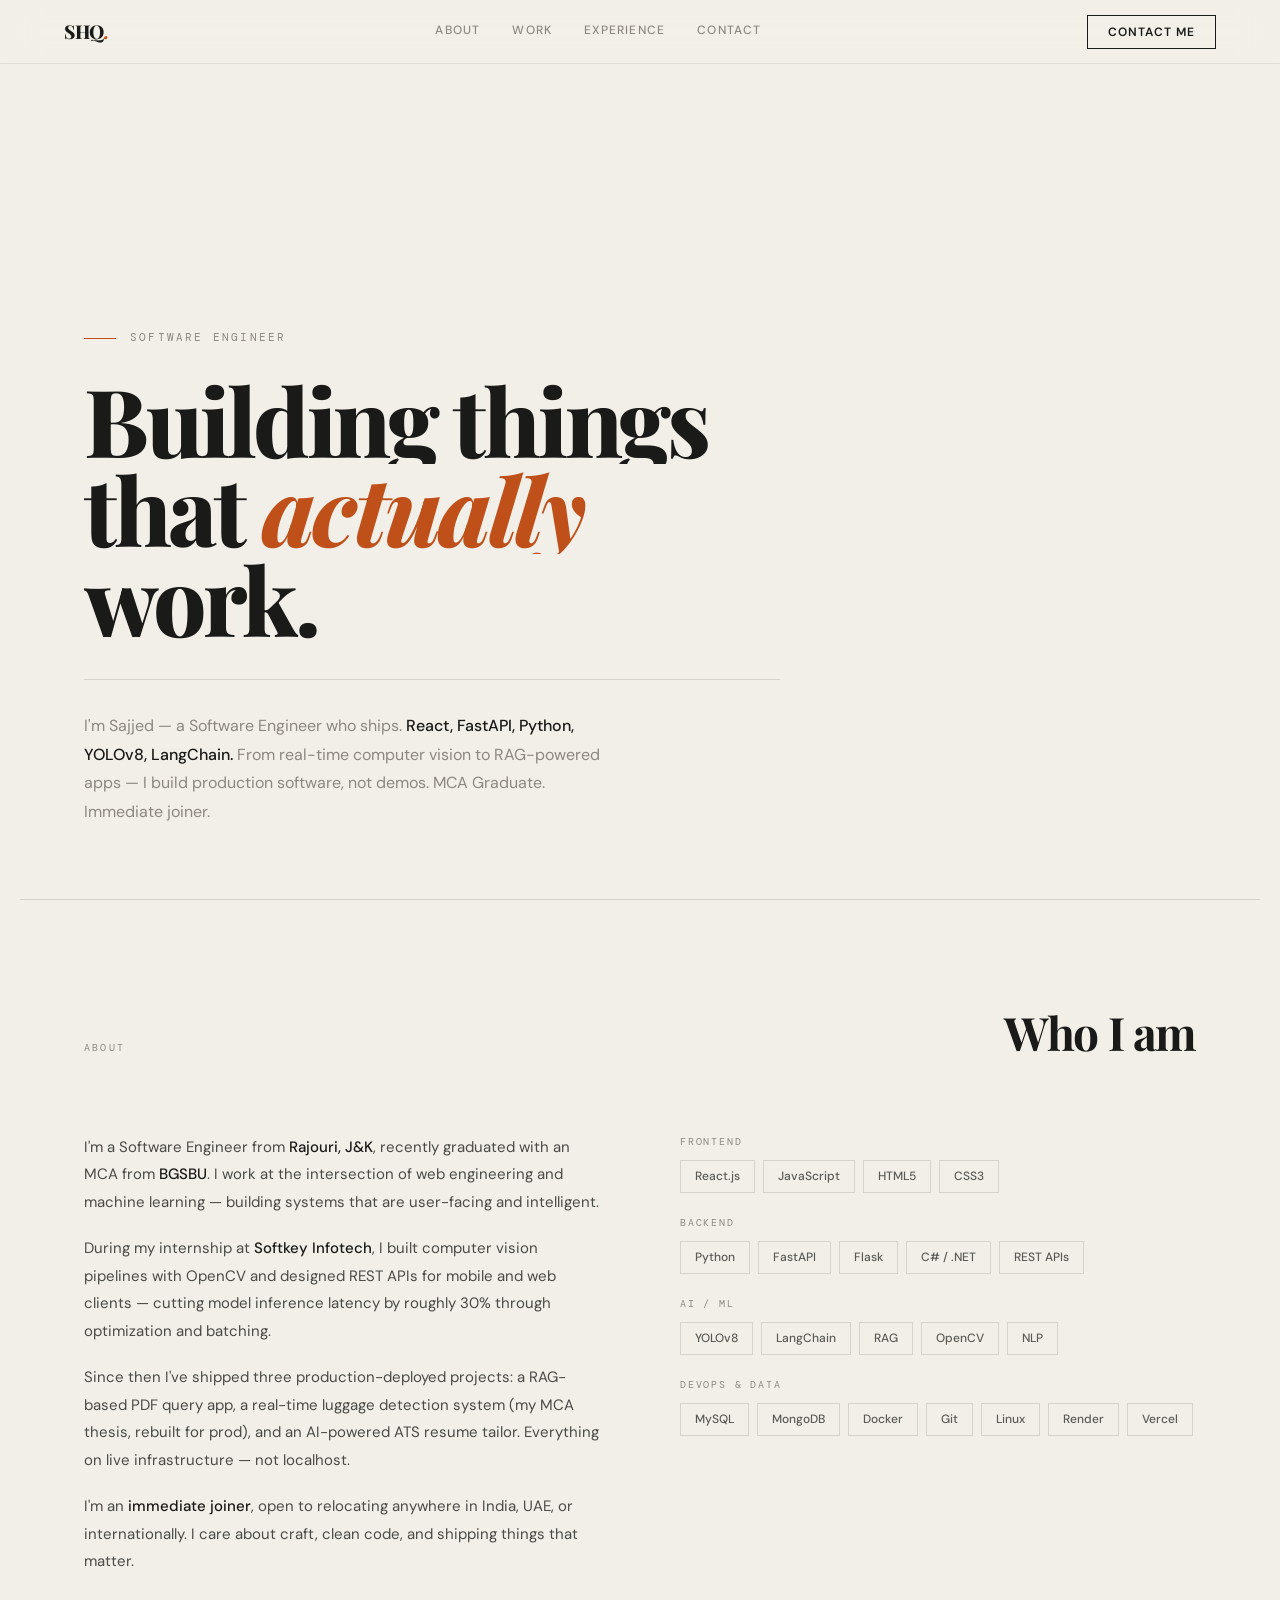
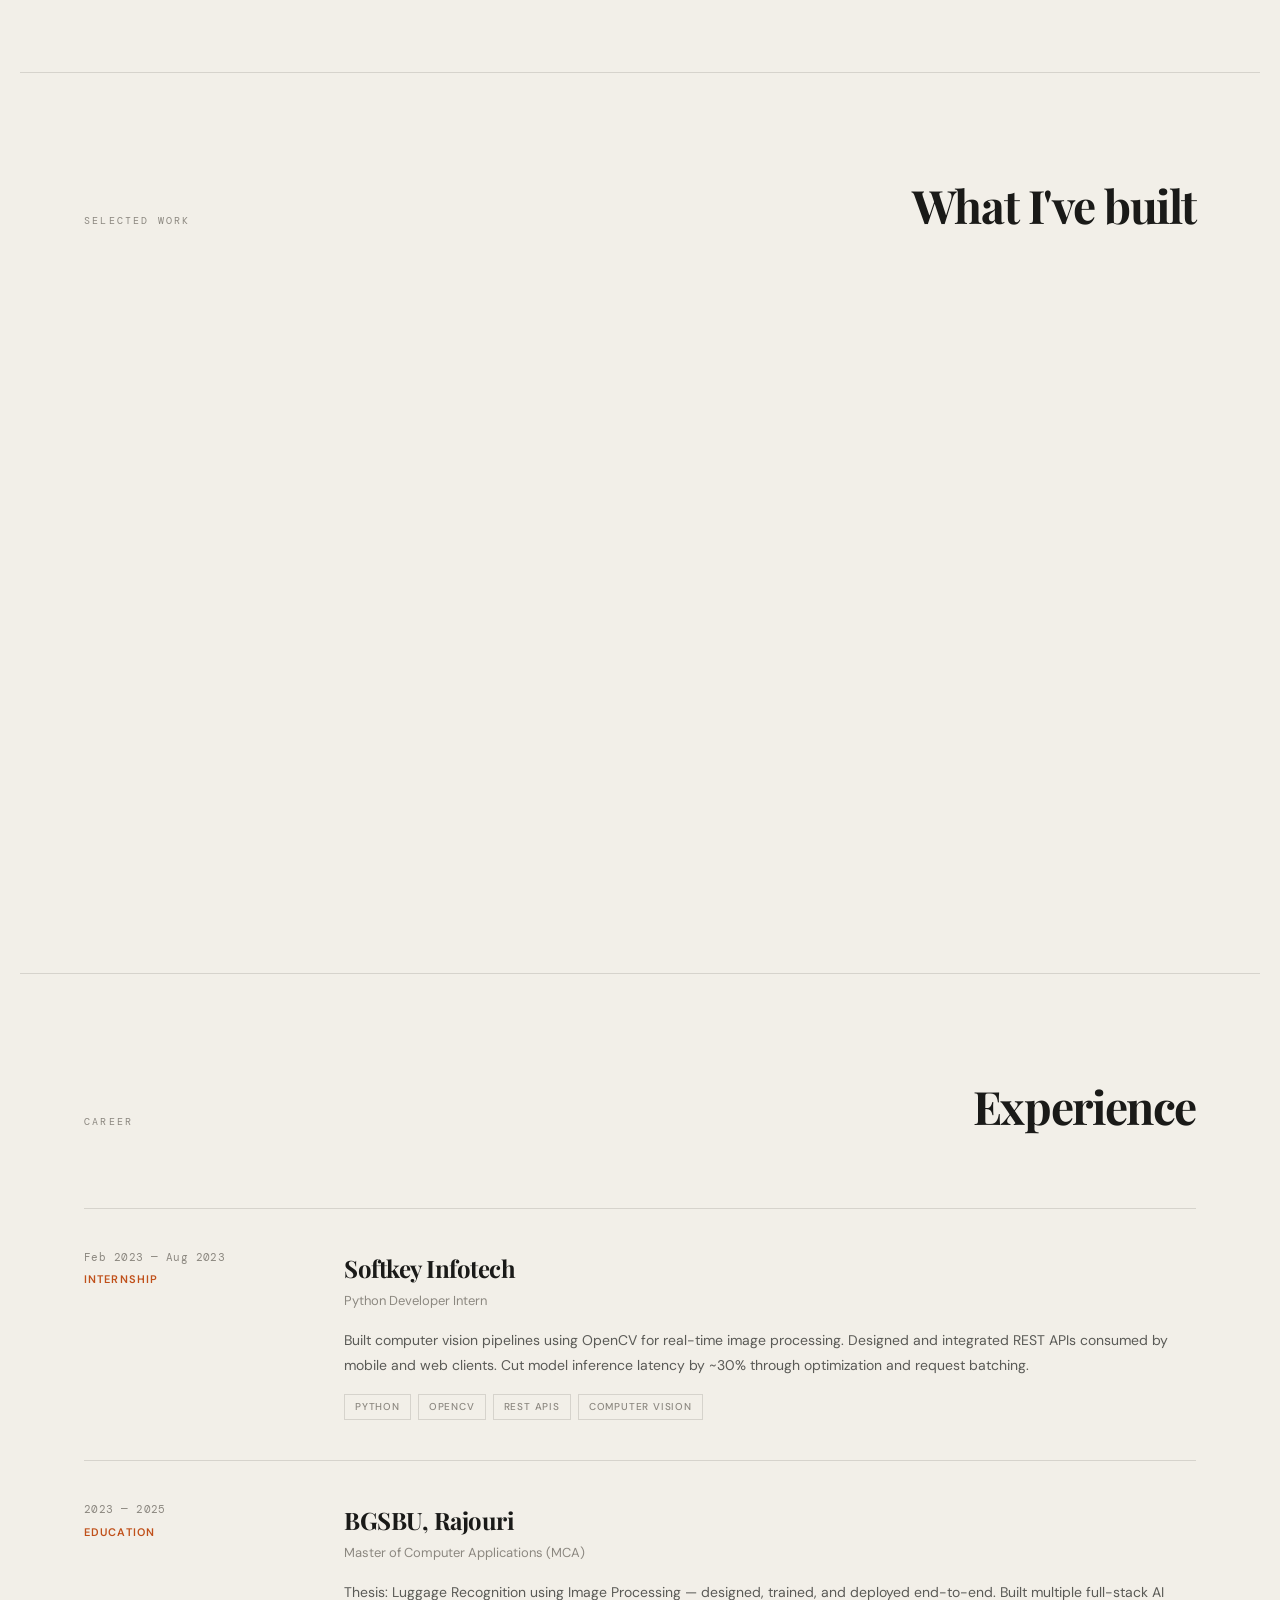
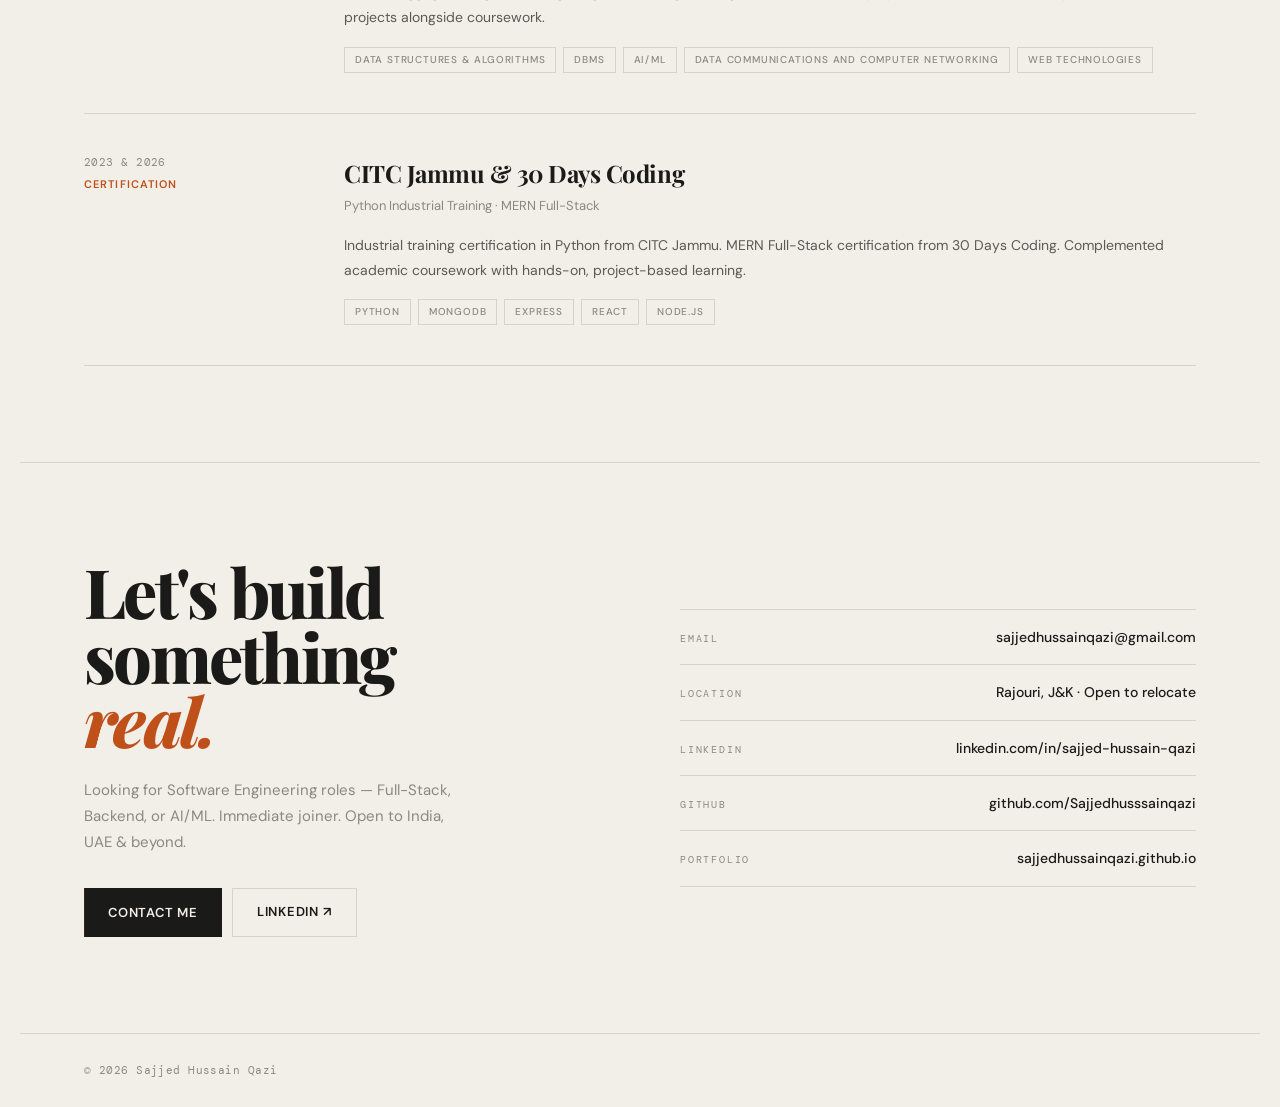
==== commit c27bd661: "Update index.html" ====
--- a/index.html
+++ b/index.html
@@ -1,677 +1,828 @@
 <!DOCTYPE html>
 <html lang="en">
 <head>
-<meta charset="UTF-8">
-<meta name="viewport" content="width=device-width, initial-scale=1.0">
-<title>Sajjed Hussain Qazi | Software Engineer</title>
-<link rel="preconnect" href="https://fonts.googleapis.com">
-<link href="https://fonts.googleapis.com/css2?family=Playfair+Display:ital,wght@0,600;0,700;0,800;1,600&family=Inter:wght@300;400;500;600&family=Fira+Code:wght@400;500&display=swap" rel="stylesheet">
+<meta charset="UTF-8"/>
+<meta name="viewport" content="width=device-width,initial-scale=1.0"/>
+<title>Sajjed Hussain Qazi — Software Engineer</title>
+<meta name="description" content="Software Engineer specializing in Full-Stack & AI. React, FastAPI, LangChain, YOLOv8. MCA Graduate. Immediate joiner."/>
+<link rel="preconnect" href="https://fonts.googleapis.com"/>
+<link rel="preconnect" href="https://fonts.gstatic.com" crossorigin/>
+<link href="https://fonts.googleapis.com/css2?family=Playfair+Display:ital,wght@0,700;0,800;1,700;1,800&family=DM+Sans:ital,wght@0,300;0,400;0,500;0,600;1,400&family=DM+Mono:wght@400;500&display=swap" rel="stylesheet"/>
 <style>
-:root {
-  --bg:#030308; --bg2:#06060f; --card:#0b0b17; --surface:#0f0f1e;
-  --border:rgba(99,102,241,0.13); --border2:rgba(99,102,241,0.3);
-  --accent:#6366f1; --a2:#a78bfa; --a3:#22d3ee; --a4:#f472b6;
-  --text:#eeeef8; --muted:#7878a8; --green:#4ade80;
-}
 *,*::before,*::after{box-sizing:border-box;margin:0;padding:0}
-html{scroll-behavior:smooth}
-body{font-family:'Inter',sans-serif;background:var(--bg);color:var(--text);overflow-x:hidden;cursor:none}
-
-/* ─ CURSOR ─ */
-#cur,#cur-ring{position:fixed;border-radius:50%;pointer-events:none;z-index:99999;transform:translate(-50%,-50%)}
-#cur{width:10px;height:10px;background:var(--a2);transition:width .15s,height .15s;mix-blend-mode:screen}
-#cur-ring{width:38px;height:38px;border:1.5px solid rgba(167,139,250,.45);z-index:99998;transition:width .3s,height .3s,border-color .3s}
-#cur-glow{position:fixed;width:220px;height:220px;border-radius:50%;background:radial-gradient(circle,rgba(99,102,241,.07),transparent 70%);pointer-events:none;z-index:0;transform:translate(-50%,-50%)}
-@media(max-width:768px){body{cursor:auto}#cur,#cur-ring,#cur-glow{display:none}}
-
-/* ─ CANVAS (particles) ─ */
-#cvs{position:fixed;inset:0;z-index:0;pointer-events:none}
-
-/* ─ NAV ─ */
-nav{position:fixed;top:0;left:0;right:0;z-index:1000;padding:.9rem 2.5rem;display:flex;align-items:center;justify-content:space-between;background:rgba(3,3,8,.88);backdrop-filter:blur(20px);border-bottom:1px solid var(--border)}
-.logo{font-family:'Playfair Display',serif;font-style:italic;font-weight:800;font-size:1.15rem;background:linear-gradient(135deg,var(--accent),var(--a2));-webkit-background-clip:text;-webkit-text-fill-color:transparent;text-decoration:none}
-.nav-ul{display:flex;gap:1.8rem;list-style:none;align-items:center}
-.nav-ul a{color:var(--muted);text-decoration:none;font-size:.78rem;font-weight:500;letter-spacing:.07em;text-transform:uppercase;transition:color .2s;position:relative}
-.nav-ul a::after{content:'';position:absolute;bottom:-3px;left:0;right:0;height:1px;background:var(--a2);transform:scaleX(0);transition:transform .2s}
-.nav-ul a:hover{color:var(--text)}
-.nav-ul a:hover::after{transform:scaleX(1)}
-.btn-nav{padding:.48rem 1.2rem;background:linear-gradient(135deg,var(--accent),var(--a2));color:#fff!important;border-radius:6px;font-weight:600;box-shadow:0 4px 16px rgba(99,102,241,.35);transition:box-shadow .2s,transform .2s;display:inline-flex;align-items:center;gap:.3rem}
-.btn-nav:hover{box-shadow:0 6px 24px rgba(99,102,241,.55);transform:translateY(-1px)}
-.btn-nav::after{display:none!important}
-.hbg{display:none;flex-direction:column;gap:5px;background:none;border:none;padding:4px;cursor:pointer}
-.hbg span{width:24px;height:2px;background:var(--text);border-radius:2px;display:block;transition:all .3s}
-@media(max-width:820px){
-  .hbg{display:flex}
-  .nav-ul{display:none;position:absolute;top:100%;left:0;right:0;background:rgba(3,3,8,.97);flex-direction:column;padding:1.5rem 2rem;gap:1.2rem;border-bottom:1px solid var(--border)}
-  .nav-ul.open{display:flex}
-  .nav-ul a{font-size:.9rem}
-}
-
-/* ─ HERO ─ */
-.hero{min-height:100vh;display:flex;align-items:center;padding:6.5rem 2.5rem 4rem;position:relative;z-index:1}
-.hw{max-width:1160px;margin:0 auto;width:100%;display:grid;grid-template-columns:1fr auto;gap:4rem;align-items:center}
-.badge{display:inline-flex;align-items:center;gap:.5rem;background:rgba(99,102,241,.1);border:1px solid rgba(99,102,241,.28);padding:.38rem 1rem;border-radius:100px;font-size:.74rem;color:var(--a2);font-weight:500;margin-bottom:1.4rem;width:fit-content;font-family:'Fira Code',monospace;animation:fu .6s ease both}
-.bdot{width:7px;height:7px;border-radius:50%;background:var(--green);box-shadow:0 0 10px var(--green);animation:bl 2s infinite;flex-shrink:0}
-h1.hname{font-family:'Playfair Display',serif;font-size:clamp(2.2rem,5vw,3.9rem);font-weight:800;line-height:1.1;margin-bottom:.75rem;animation:fu .6s .1s ease both}
-h1.hname span{background:linear-gradient(135deg,var(--accent),var(--a2) 45%,var(--a3));-webkit-background-clip:text;-webkit-text-fill-color:transparent;display:block}
-.typewrap{font-family:'Fira Code',monospace;font-size:.95rem;color:var(--a3);margin-bottom:1.1rem;min-height:1.5rem;animation:fu .6s .15s ease both}
-.tcur{display:inline-block;width:2px;height:1em;background:var(--a3);margin-left:2px;vertical-align:middle;animation:tcbl .8s step-end infinite}
-@keyframes tcbl{0%,100%{opacity:1}50%{opacity:0}}
-.hsub{color:var(--muted);font-size:.95rem;font-weight:300;max-width:470px;line-height:1.8;margin-bottom:2.2rem;animation:fu .6s .2s ease both}
-.ctas{display:flex;gap:1rem;flex-wrap:wrap;animation:fu .6s .25s ease both}
-.bp{padding:.85rem 1.9rem;background:linear-gradient(135deg,var(--accent),var(--a2));color:#fff;border:none;border-radius:8px;font-family:'Inter',sans-serif;font-size:.88rem;font-weight:600;cursor:pointer;text-decoration:none;transition:transform .2s,box-shadow .2s;box-shadow:0 4px 22px rgba(99,102,241,.4)}
-.bp:hover{transform:translateY(-2px);box-shadow:0 8px 30px rgba(99,102,241,.58)}
-.bg{padding:.85rem 1.9rem;background:transparent;color:var(--text);border:1px solid var(--border2);border-radius:8px;font-family:'Inter',sans-serif;font-size:.88rem;font-weight:500;cursor:pointer;text-decoration:none;transition:border-color .2s,background .2s,box-shadow .2s}
-.bg:hover{border-color:var(--a2);background:rgba(99,102,241,.06);box-shadow:0 0 18px rgba(99,102,241,.15)}
-.hstats{display:flex;gap:2rem;margin-top:2rem;animation:fu .6s .3s ease both}
-.hsn{font-family:'Playfair Display',serif;font-size:1.45rem;font-weight:700;background:linear-gradient(135deg,var(--accent),var(--a2));-webkit-background-clip:text;-webkit-text-fill-color:transparent;display:block}
-.hsl{font-size:.66rem;color:var(--muted);text-transform:uppercase;letter-spacing:.08em}
-/* avatar */
-.avarea{position:relative;animation:fu .6s .1s ease both}
-.avbox{position:relative;width:225px;height:225px}
-.avbox img{width:100%;height:100%;object-fit:cover;border-radius:20px;position:relative;z-index:2;border:2px solid rgba(99,102,241,.3)}
-.avglow{position:absolute;inset:-3px;border-radius:23px;background:linear-gradient(135deg,var(--accent),var(--a2),var(--a3),var(--a4));z-index:1;opacity:.55;animation:hr 5s linear infinite}
-.avouter{position:absolute;inset:-22px;border-radius:38px;background:radial-gradient(circle,rgba(99,102,241,.16),transparent 70%);z-index:0;animation:gp 3s ease-in-out infinite}
-@keyframes hr{0%{filter:hue-rotate(0deg)}100%{filter:hue-rotate(360deg)}}
-@keyframes gp{0%,100%{transform:scale(1);opacity:.5}50%{transform:scale(1.07);opacity:.9}}
-@media(max-width:820px){
-  .hw{grid-template-columns:1fr;text-align:center}
-  .avarea{order:-1;margin:0 auto}
-  .badge,.ctas,.hstats{margin-left:auto;margin-right:auto;justify-content:center}
-  .hsub{margin:0 auto 2rem}
-  .avbox{width:175px;height:175px}
-}
-
-/* ─ SHARED ─ */
-.sec{padding:5.5rem 2.5rem;max-width:1160px;margin:0 auto;position:relative;z-index:1}
-.sdiv{width:100%;height:1px;background:linear-gradient(90deg,transparent,var(--border2),transparent);position:relative;z-index:1}
-.slbl{font-size:.68rem;font-weight:600;letter-spacing:.14em;text-transform:uppercase;color:var(--a3);margin-bottom:.4rem;font-family:'Fira Code',monospace}
-.stitle{font-family:'Playfair Display',serif;font-size:clamp(1.5rem,3.5vw,2.3rem);font-weight:700;margin-bottom:.6rem}
-.sdesc{color:var(--muted);font-weight:300;font-size:.9rem;max-width:480px;margin-bottom:2.8rem;line-height:1.8}
-
-/* ─ SKILLS ─ */
-.skgrid{display:grid;grid-template-columns:repeat(auto-fill,minmax(262px,1fr));gap:1.2rem}
-.skcat{background:var(--card);border:1px solid var(--border);border-radius:16px;padding:1.5rem;transition:border-color .3s,transform .3s,box-shadow .3s;position:relative;overflow:hidden}
-.skcat::before{content:'';position:absolute;top:0;left:0;width:100%;height:2px;background:linear-gradient(90deg,var(--accent),var(--a2));transform:scaleX(0);transition:transform .3s;transform-origin:left}
-.skcat:hover{border-color:var(--border2);transform:translateY(-3px);box-shadow:0 8px 28px rgba(99,102,241,.12)}
-.skcat:hover::before{transform:scaleX(1)}
-.sktitle{font-family:'Fira Code',monospace;font-size:.66rem;text-transform:uppercase;letter-spacing:.12em;color:var(--a2);font-weight:500;margin-bottom:1rem}
-.sbars{display:flex;flex-direction:column;gap:.6rem}
-.sbrow{display:flex;flex-direction:column;gap:.2rem}
-.sbtop{display:flex;justify-content:space-between;font-size:.8rem;color:var(--text)}
-.sbpct{font-size:.68rem;color:var(--muted);font-family:'Fira Code',monospace}
-.sbtrack{height:4px;background:rgba(255,255,255,.05);border-radius:100px;overflow:hidden}
-.sbfill{height:100%;border-radius:100px;width:0%;transition:width 1.2s cubic-bezier(.4,0,.2,1)}
-.c1{background:linear-gradient(90deg,var(--accent),var(--a2));box-shadow:0 0 7px rgba(99,102,241,.35)}
-.c2{background:linear-gradient(90deg,var(--a3),#60a5fa);box-shadow:0 0 7px rgba(34,211,238,.3)}
-.c3{background:linear-gradient(90deg,var(--a4),#fb923c);box-shadow:0 0 7px rgba(244,114,182,.25)}
-.c4{background:linear-gradient(90deg,var(--green),var(--a3));box-shadow:0 0 7px rgba(74,222,128,.25)}
-
-/* ─ TIMELINE ─ */
-.tl{position:relative;padding-left:2rem}
-.tl::before{content:'';position:absolute;left:0;top:10px;bottom:0;width:1px;background:linear-gradient(180deg,var(--accent),var(--a2),rgba(99,102,241,.05))}
-.tli{position:relative;margin-bottom:2rem}
-.tli:last-child{margin-bottom:0}
-.tldot{position:absolute;left:-2.37rem;top:.4rem;width:10px;height:10px;border-radius:50%;background:var(--accent);box-shadow:0 0 12px var(--accent);border:2px solid var(--bg)}
-.tlcard{background:var(--card);border:1px solid var(--border);border-radius:16px;padding:1.8rem;transition:border-color .3s,box-shadow .3s;position:relative;overflow:hidden}
-.tlcard:hover{border-color:var(--border2);box-shadow:0 4px 22px rgba(99,102,241,.1)}
-.tlcard::after{content:'';position:absolute;left:0;top:0;bottom:0;width:3px;background:linear-gradient(180deg,var(--accent),var(--a2));border-radius:0 2px 2px 0}
-.tlhead{display:flex;justify-content:space-between;align-items:flex-start;flex-wrap:wrap;gap:.5rem;margin-bottom:.9rem}
-.tlrole{font-family:'Playfair Display',serif;font-size:.95rem;font-weight:700}
-.tlco{color:var(--a2);font-size:.83rem;margin-top:.2rem}
-.tldate{background:rgba(99,102,241,.1);border:1px solid rgba(99,102,241,.2);padding:.26rem .85rem;border-radius:100px;font-family:'Fira Code',monospace;font-size:.68rem;color:var(--accent);white-space:nowrap}
-.tllist{list-style:none;display:flex;flex-direction:column;gap:.5rem}
-.tllist li{color:var(--muted);font-size:.875rem;font-weight:300;padding-left:1.2rem;position:relative;line-height:1.65}
-.tllist li::before{content:"▸";position:absolute;left:0;color:var(--a3);font-size:.8rem}
-.tlcard.dashed{border-style:dashed;opacity:.5}
-
-/* ─ PROJECTS ─ */
-.pgrid{display:grid;grid-template-columns:repeat(auto-fill,minmax(320px,1fr));gap:1.4rem}
-.pcard{background:var(--card);border:1px solid var(--border);border-radius:20px;padding:2rem;display:flex;flex-direction:column;transition:transform .15s,box-shadow .15s,border-color .15s;transform-style:preserve-3d;will-change:transform;position:relative;overflow:hidden}
-.pcard:hover{border-color:var(--border2);box-shadow:0 14px 44px rgba(99,102,241,.18)}
-.pcard::before{content:'';position:absolute;inset:0;background:radial-gradient(circle at var(--mx,50%) var(--my,50%),rgba(99,102,241,.07),transparent 60%);opacity:0;transition:opacity .3s;pointer-events:none}
-.pcard:hover::before{opacity:1}
-.pnum{font-family:'Playfair Display',serif;font-style:italic;font-size:2.2rem;font-weight:800;color:rgba(99,102,241,.1);line-height:1;position:absolute;top:.9rem;right:1.2rem}
-.picon{width:46px;height:46px;border-radius:12px;background:linear-gradient(135deg,rgba(99,102,241,.18),rgba(167,139,250,.12));border:1px solid rgba(99,102,241,.2);display:flex;align-items:center;justify-content:center;font-size:1.3rem;margin-bottom:1.1rem}
-.ptitle{font-family:'Playfair Display',serif;font-size:.95rem;font-weight:700;margin-bottom:.45rem}
-.pdesc{color:var(--muted);font-size:.86rem;font-weight:300;flex:1;margin-bottom:1rem;line-height:1.75}
-.pstack{display:flex;flex-wrap:wrap;gap:.35rem;margin-bottom:1rem}
-.stag{background:rgba(34,211,238,.07);border:1px solid rgba(34,211,238,.18);padding:.18rem .6rem;border-radius:100px;font-size:.68rem;color:var(--a3);font-family:'Fira Code',monospace}
-.pach{list-style:none;margin-bottom:1.2rem;display:flex;flex-direction:column;gap:.36rem}
-.pach li{font-size:.78rem;color:var(--muted);padding-left:1rem;position:relative;line-height:1.55}
-.pach li::before{content:"✓";position:absolute;left:0;color:var(--green);font-size:.7rem}
-.plink{display:inline-flex;align-items:center;gap:.4rem;color:var(--a2);font-size:.8rem;font-weight:500;text-decoration:none;margin-top:auto;font-family:'Fira Code',monospace;transition:gap .2s,color .2s}
-.plink:hover{gap:.75rem;color:var(--a3)}
-
-/* ─ SOCIAL PROFILES ─ */
-.socgrid{display:grid;grid-template-columns:repeat(auto-fill,minmax(300px,1fr));gap:1.4rem}
-.soccard{background:var(--card);border:1px solid var(--border);border-radius:20px;padding:2rem;display:flex;flex-direction:column;gap:1.2rem;transition:border-color .3s,transform .3s,box-shadow .3s;position:relative;overflow:hidden;text-decoration:none;color:inherit;cursor:pointer}
-.soccard::before{content:'';position:absolute;top:0;left:0;width:100%;height:3px;background:var(--sc-grad);transform:scaleX(0);transition:transform .35s;transform-origin:left}
-.soccard:hover{border-color:var(--border2);transform:translateY(-4px);box-shadow:0 12px 36px rgba(99,102,241,.15)}
-.soccard:hover::before{transform:scaleX(1)}
-.soccard-gh{--sc-grad:linear-gradient(90deg,#6366f1,#a78bfa)}
-.soccard-li{--sc-grad:linear-gradient(90deg,#0077b5,#00a0dc)}
-.soccard-ig{--sc-grad:linear-gradient(90deg,#f09433,#e6683c,#dc2743,#cc2366,#bc1888)}
-.soc-header{display:flex;align-items:center;gap:1rem}
-.soc-icon{width:52px;height:52px;border-radius:14px;display:flex;align-items:center;justify-content:center;flex-shrink:0;border:1px solid rgba(255,255,255,.08)}
-.soc-icon-gh{background:rgba(99,102,241,.12)}
-.soc-icon-li{background:rgba(0,119,181,.12)}
-.soc-icon-ig{background:rgba(220,39,67,.1)}
-.soc-name{font-family:'Playfair Display',serif;font-size:1rem;font-weight:700;margin-bottom:.15rem}
-.soc-handle{font-family:'Fira Code',monospace;font-size:.72rem;color:var(--muted)}
-.soc-av{width:58px;height:58px;border-radius:50%;object-fit:cover;border:2px solid var(--border2);flex-shrink:0}
-.soc-desc{color:var(--muted);font-size:.84rem;font-weight:300;line-height:1.75;flex:1}
-.soc-meta{display:flex;gap:.6rem;flex-wrap:wrap}
-.soc-tag{background:rgba(255,255,255,.04);border:1px solid var(--border);border-radius:100px;font-size:.67rem;color:var(--muted);padding:.22rem .7rem;font-family:'Fira Code',monospace}
-.soc-btn{display:inline-flex;align-items:center;gap:.45rem;padding:.62rem 1.3rem;border-radius:8px;font-size:.8rem;font-weight:600;font-family:'Inter',sans-serif;transition:opacity .2s,transform .2s;margin-top:auto;width:fit-content;cursor:pointer}
-.soc-btn:hover{opacity:.88;transform:translateX(3px)}
-.soc-btn-gh{background:linear-gradient(135deg,#6366f1,#a78bfa);color:#fff}
-.soc-btn-li{background:linear-gradient(135deg,#0077b5,#00a0dc);color:#fff}
-.soc-btn-ig{background:linear-gradient(135deg,#f09433,#dc2743,#bc1888);color:#fff}
-.soc-divider{height:1px;background:var(--border);margin:.2rem 0}
-
-/* ─ CONTACT ─ */
-.ctgrid{display:grid;grid-template-columns:1fr 1fr;gap:2rem}
-@media(max-width:820px){.ctgrid{grid-template-columns:1fr}}
-.ctcard{background:var(--card);border:1px solid var(--border);border-radius:20px;padding:2.4rem;position:relative;overflow:hidden}
-.ctcard::before{content:'';position:absolute;top:-50px;right:-50px;width:180px;height:180px;border-radius:50%;background:radial-gradient(circle,rgba(99,102,241,.07),transparent 70%);pointer-events:none}
-.cttitle{font-family:'Playfair Display',serif;font-size:1.1rem;font-weight:700;margin-bottom:.45rem}
-.ctsub{color:var(--muted);font-size:.86rem;font-weight:300;margin-bottom:1.5rem;line-height:1.75}
-.ctlinks{display:flex;flex-direction:column;gap:.6rem}
-.ctlink{display:flex;align-items:center;gap:.8rem;color:var(--muted);text-decoration:none;font-size:.84rem;padding:.7rem 1rem;border-radius:10px;border:1px solid var(--border);transition:border-color .2s,color .2s,background .2s}
-.ctlink:hover{border-color:var(--border2);color:var(--text);background:rgba(99,102,241,.05)}
-.ctico{width:32px;height:32px;border-radius:8px;background:rgba(99,102,241,.1);display:flex;align-items:center;justify-content:center;font-size:.95rem;flex-shrink:0}
-.stcard{background:rgba(74,222,128,.05);border:1px solid rgba(74,222,128,.2);border-radius:14px;padding:1.3rem;margin-bottom:1.3rem}
-.stbadge{display:flex;align-items:center;gap:.45rem;font-size:.76rem;color:var(--green);font-weight:600;margin-bottom:.35rem;font-family:'Fira Code',monospace}
-.stbadge::before{content:'';width:7px;height:7px;border-radius:50%;background:var(--green);box-shadow:0 0 10px var(--green);animation:bl 2s infinite;flex-shrink:0}
-.sttxt{font-size:.82rem;color:var(--muted);font-weight:300;line-height:1.65}
-.igrid{display:grid;grid-template-columns:1fr 1fr;gap:.65rem}
-.icell{background:var(--surface);border:1px solid var(--border);border-radius:10px;padding:.7rem 1rem}
-.ilbl{font-size:.63rem;color:var(--muted);text-transform:uppercase;letter-spacing:.08em;margin-bottom:.12rem;font-family:'Fira Code',monospace}
-.ival{font-size:.8rem;font-weight:500}
-
-/* ─ FORM ─ */
-.cform{display:flex;flex-direction:column;gap:.9rem}
-.frow{display:grid;grid-template-columns:1fr 1fr;gap:.9rem}
-@media(max-width:600px){.frow{grid-template-columns:1fr}}
-.fgroup{display:flex;flex-direction:column;gap:.35rem}
-.flbl{font-size:.7rem;font-weight:600;color:var(--muted);text-transform:uppercase;letter-spacing:.08em}
-.finput,.ftarea{background:rgba(255,255,255,.03);border:1px solid var(--border);border-radius:10px;padding:.82rem 1rem;color:var(--text);font-family:'Inter',sans-serif;font-size:.88rem;outline:none;transition:border-color .2s,box-shadow .2s,background .2s;width:100%}
-.finput:focus,.ftarea:focus{border-color:var(--a2);box-shadow:0 0 0 3px rgba(167,139,250,.1);background:rgba(167,139,250,.025)}
-.finput::placeholder,.ftarea::placeholder{color:rgba(120,120,168,.45)}
-.ftarea{resize:vertical;min-height:118px;line-height:1.6}
-.fsubmit{padding:.9rem 2rem;background:linear-gradient(135deg,var(--accent),var(--a2));color:#fff;border:none;border-radius:10px;font-family:'Inter',sans-serif;font-size:.9rem;font-weight:600;cursor:pointer;width:100%;transition:transform .2s,box-shadow .2s;box-shadow:0 4px 20px rgba(99,102,241,.38);display:flex;align-items:center;justify-content:center;gap:.5rem}
-.fsubmit:hover{transform:translateY(-2px);box-shadow:0 8px 28px rgba(99,102,241,.55)}
-.fsuccess{display:none;background:rgba(74,222,128,.07);border:1px solid rgba(74,222,128,.25);border-radius:10px;padding:.9rem;text-align:center;color:var(--green);font-size:.87rem;font-weight:500}
-.ferror{display:none;background:rgba(244,114,182,.07);border:1px solid rgba(244,114,182,.25);border-radius:10px;padding:.9rem;text-align:center;color:var(--a4);font-size:.87rem;font-weight:500}
-
-/* ─ FOOTER ─ */
-footer{text-align:center;padding:1.8rem;border-top:1px solid var(--border);color:var(--muted);font-size:.74rem;position:relative;z-index:1;font-family:'Fira Code',monospace;line-height:1.8}
-
-/* ─ ANIMATION ─ */
-@keyframes fu{from{opacity:0;transform:translateY(18px)}to{opacity:1;transform:translateY(0)}}
-@keyframes bl{0%,100%{opacity:1}50%{opacity:.2}}
-.reveal{opacity:0;transform:translateY(24px);transition:opacity .7s ease,transform .7s ease}
-.reveal.visible{opacity:1;transform:translateY(0)}
-.d1{transition-delay:.1s}.d2{transition-delay:.2s}.d3{transition-delay:.3s}
+html{font-size:16px;scroll-behavior:smooth;-webkit-font-smoothing:antialiased;text-rendering:optimizeLegibility}
+body{background:#F2EFE8;color:#1A1A18;font-family:'DM Sans',sans-serif;font-weight:400;line-height:1.6;overflow-x:hidden}
+::selection{background:#C0501A;color:#F2EFE8}
+::-webkit-scrollbar{width:3px}
+::-webkit-scrollbar-thumb{background:#C0C0B8;border-radius:2px}
+a{color:inherit;text-decoration:none}
+
+:root{
+  --p:#F2EFE8;
+  --ink:#1A1A18;
+  --s:#C0501A;
+  --stone:#8C8880;
+  --surf:#E8E5DE;
+  --hr:#D6D3CC;
+  --d:'Playfair Display',serif;
+  --b:'DM Sans',sans-serif;
+  --m:'DM Mono',monospace;
+  --pad:clamp(20px,5vw,72px);
+  --max:1240px;
+  --ease-out-expo:cubic-bezier(0.16,1,0.3,1);
+  --ease-in-out:cubic-bezier(0.87,0,0.13,1);
+}
+
+/* ─── NAV ─── */
+.nav{
+  position:fixed;top:0;left:0;right:0;z-index:200;
+  display:flex;justify-content:space-between;align-items:center;
+  padding:0 var(--pad);height:64px;
+  background:rgba(242,239,232,0.82);
+  backdrop-filter:blur(20px) saturate(1.4);
+  -webkit-backdrop-filter:blur(20px) saturate(1.4);
+  border-bottom:1px solid rgba(214,211,204,0.6);
+  transition:background 0.4s ease, box-shadow 0.4s ease;
+}
+.nav.scrolled{background:rgba(242,239,232,0.96);box-shadow:0 1px 0 var(--hr)}
+.nav-logo{
+  font-family:var(--d);font-size:19px;font-weight:800;letter-spacing:-.02em;
+  transition:opacity 0.2s;
+}
+.nav-logo:hover{opacity:0.7}
+.nav-logo em{font-style:italic;color:var(--s)}
+.nav-links{display:flex;gap:32px;align-items:center}
+.nav-links a{
+  font-size:12px;font-weight:500;letter-spacing:.1em;text-transform:uppercase;
+  color:var(--stone);position:relative;padding-bottom:2px;
+  transition:color 0.2s;
+}
+.nav-links a::after{
+  content:'';position:absolute;bottom:0;left:0;width:0;height:1px;
+  background:var(--s);transition:width 0.3s var(--ease-out-expo);
+}
+.nav-links a:hover{color:var(--ink)}
+.nav-links a:hover::after{width:100%}
+.nav-hire{
+  font-size:12px;font-weight:600;letter-spacing:.08em;text-transform:uppercase;
+  padding:8px 20px;border:1.5px solid var(--ink);color:var(--ink);
+  background:transparent;cursor:pointer;font-family:var(--b);
+  transition:background 0.25s ease,color 0.25s ease,transform 0.15s ease;
+  position:relative;overflow:hidden;
+}
+.nav-hire::before{
+  content:'';position:absolute;inset:0;background:var(--ink);
+  transform:translateY(100%);transition:transform 0.3s var(--ease-out-expo);z-index:0;
+}
+.nav-hire span{position:relative;z-index:1;transition:color 0.3s}
+.nav-hire:hover::before{transform:translateY(0)}
+.nav-hire:hover span{color:var(--p)}
+.nav-hire:active{transform:scale(0.97)}
+
+/* ─── HERO ─── */
+.hero{
+  min-height:100svh;padding-top:64px;
+  display:grid;grid-template-columns:1fr 360px;gap:0 56px;
+  align-items:end;padding-left:var(--pad);padding-right:var(--pad);
+  padding-bottom:72px;max-width:var(--max);margin:0 auto;
+  border-bottom:1px solid var(--hr);
+}
+.hero-left{padding-top:100px}
+.eyebrow{
+  font-family:var(--m);font-size:11px;letter-spacing:.2em;text-transform:uppercase;
+  color:var(--stone);margin-bottom:28px;
+  display:flex;align-items:center;gap:14px;
+  opacity:0;transform:translateY(16px);
+  animation:fadeUp 0.8s 0.1s var(--ease-out-expo) forwards;
+}
+.eyebrow-line{width:32px;height:1px;background:var(--s);flex-shrink:0}
+.headline{
+  font-family:var(--d);font-size:clamp(50px,7.5vw,94px);
+  font-weight:800;line-height:.95;letter-spacing:-.035em;color:var(--ink);
+  margin-bottom:36px;overflow:hidden;
+}
+.hl-wrap{overflow:hidden;display:block}
+.hl-inner{
+  display:block;
+  animation:slideUp 0.9s var(--ease-out-expo) forwards;
+  transform:translateY(110%);
+}
+.hl-inner:nth-child(1){animation-delay:0.25s}
+.hl-inner:nth-child(2){animation-delay:0.35s}
+.hl-inner:nth-child(3){animation-delay:0.45s}
+.headline em{font-style:italic;color:var(--s)}
+.hero-rule{
+  width:0;height:1px;background:var(--hr);margin-bottom:32px;
+  animation:expandW 1s 0.7s var(--ease-out-expo) forwards;
+}
+.hero-desc{
+  font-size:16px;line-height:1.8;color:var(--stone);max-width:520px;
+  opacity:0;transform:translateY(16px);
+  animation:fadeUp 0.8s 0.8s var(--ease-out-expo) forwards;
+}
+.hero-desc strong{color:var(--ink);font-weight:500}
+
+.hero-right{
+  display:flex;flex-direction:column;gap:14px;
+  padding-bottom:4px;
+  opacity:0;transform:translateX(24px);
+  animation:fadeInRight 0.9s 0.5s var(--ease-out-expo) forwards;
+}
+.status-card{
+  border:1.5px solid var(--s);padding:20px 22px;
+  position:relative;overflow:hidden;
+}
+.status-card::before{
+  content:'';position:absolute;inset:0;
+  background:linear-gradient(135deg,rgba(192,80,26,0.04) 0%,transparent 70%);
+  pointer-events:none;
+}
+.sdot{
+  display:inline-block;width:7px;height:7px;border-radius:50%;
+  background:var(--s);margin-right:8px;
+  animation:pulse 2.4s ease infinite;
+}
+.slabel{font-size:11px;font-weight:600;letter-spacing:.12em;text-transform:uppercase;color:var(--s)}
+.snote{font-size:13px;color:var(--stone);margin-top:8px;line-height:1.55}
+.stats{
+  display:grid;grid-template-columns:1fr 1fr;gap:1px;
+  background:var(--hr);border:1px solid var(--hr);
+}
+.scell{
+  background:var(--p);padding:18px 16px;
+  transition:background 0.2s ease;cursor:default;
+}
+.scell:hover{background:var(--surf)}
+.sn{
+  font-family:var(--d);font-size:34px;font-weight:700;
+  letter-spacing:-.04em;color:var(--ink);line-height:1;
+}
+.sn sup{font-size:16px;color:var(--s);font-family:var(--b);font-weight:600}
+.sl{font-size:10px;font-weight:500;letter-spacing:.08em;text-transform:uppercase;color:var(--stone);margin-top:4px}
+.cta-row{display:flex;gap:10px;flex-wrap:wrap}
+
+/* ─── BUTTONS ─── */
+.btn{
+  display:inline-flex;align-items:center;gap:8px;
+  font-size:13px;font-weight:600;letter-spacing:.06em;text-transform:uppercase;
+  padding:13px 24px;cursor:pointer;font-family:var(--b);border:none;
+  transition:transform 0.15s ease,box-shadow 0.15s ease;
+  position:relative;overflow:hidden;
+}
+.btn:active{transform:scale(0.97)!important}
+.btn-primary{background:var(--ink);color:var(--p)}
+.btn-primary::before{
+  content:'';position:absolute;inset:0;background:var(--s);
+  transform:translateX(-100%);transition:transform 0.35s var(--ease-out-expo);z-index:0;
+}
+.btn-primary span{position:relative;z-index:1}
+.btn-primary:hover::before{transform:translateX(0)}
+.btn-primary:hover{transform:translateY(-2px);box-shadow:0 8px 24px rgba(26,26,24,0.18)}
+.btn-ghost{
+  background:transparent;color:var(--ink);border:1.5px solid var(--hr);
+  transition:border-color 0.2s,color 0.2s,transform 0.15s,background 0.2s;
+}
+.btn-ghost:hover{border-color:var(--ink);background:rgba(26,26,24,0.04);transform:translateY(-2px)}
+
+/* ─── SECTION SHELL ─── */
+.section{
+  max-width:var(--max);margin:0 auto;
+  padding:96px var(--pad);border-bottom:1px solid var(--hr);
+}
+.sec-hdr{
+  display:flex;align-items:baseline;justify-content:space-between;
+  margin-bottom:64px;
+}
+.sec-label{font-family:var(--m);font-size:10px;letter-spacing:.22em;text-transform:uppercase;color:var(--stone)}
+.sec-title{font-family:var(--d);font-size:clamp(28px,4vw,46px);font-weight:700;letter-spacing:-.03em;color:var(--ink)}
+
+/* ─── ABOUT ─── */
+.about-grid{display:grid;grid-template-columns:1fr 1fr;gap:80px;align-items:start}
+.about-body p{font-size:15px;line-height:1.85;color:#4A4A46;margin-bottom:18px}
+.about-body p strong{color:var(--ink);font-weight:500}
+.about-body p:last-child{margin-bottom:0}
+.skills-wrap{display:flex;flex-direction:column;gap:22px}
+.skl{
+  font-family:var(--m);font-size:10px;letter-spacing:.18em;text-transform:uppercase;
+  color:var(--stone);margin-bottom:10px;
+}
+.pills{display:flex;flex-wrap:wrap;gap:8px}
+.pill{
+  font-size:12px;font-weight:500;padding:6px 14px;
+  border:1px solid var(--hr);color:#5A5A56;
+  transition:border-color 0.2s,color 0.2s,background 0.2s,transform 0.2s;
+  cursor:default;
+}
+.pill:hover{
+  border-color:var(--s);color:var(--s);
+  background:rgba(192,80,26,0.05);transform:translateY(-1px);
+}
+
+/* ─── PROJECTS ─── */
+.proj-row{
+  display:grid;grid-template-columns:52px 1fr 28px;
+  gap:0 28px;align-items:start;
+  padding:28px 0;border-top:1px solid var(--hr);
+  cursor:pointer;
+  transition:padding 0.35s var(--ease-out-expo),background 0.25s ease;
+  position:relative;
+}
+.proj-row::before{
+  content:'';position:absolute;left:0;top:0;bottom:0;width:0;
+  background:var(--s);transition:width 0.3s var(--ease-out-expo);
+}
+.proj-row:hover::before{width:3px}
+.proj-row:hover{padding-left:20px;padding-right:20px;margin:0 -20px;background:rgba(232,229,222,0.6)}
+.proj-row:last-child{border-bottom:1px solid var(--hr)}
+.pidx{
+  font-family:var(--m);font-size:11px;color:var(--stone);
+  padding-top:4px;letter-spacing:.05em;
+  transition:color 0.2s;
+}
+.proj-row:hover .pidx{color:var(--s)}
+.pname{
+  font-family:var(--d);font-size:22px;font-weight:700;
+  letter-spacing:-.02em;color:var(--ink);margin-bottom:6px;
+  transition:color 0.25s ease;
+}
+.proj-row:hover .pname{color:var(--s)}
+.pdesc{font-size:13px;color:var(--stone);line-height:1.7;max-width:560px;margin-bottom:14px}
+.pchips{display:flex;flex-wrap:wrap;gap:6px}
+.pchip{
+  font-size:10px;font-weight:500;letter-spacing:.08em;text-transform:uppercase;
+  padding:4px 10px;border:1px solid var(--hr);color:var(--stone);
+  transition:border-color 0.2s,color 0.2s;
+}
+.proj-row:hover .pchip{border-color:rgba(192,80,26,0.25);color:#7A5040}
+.parr{
+  font-size:20px;color:var(--hr);padding-top:3px;
+  transition:color 0.25s,transform 0.35s var(--ease-out-expo);
+}
+.proj-row:hover .parr{color:var(--s);transform:translate(4px,-4px)}
+
+/* ─── EXPERIENCE ─── */
+.exp-item{
+  display:grid;grid-template-columns:200px 1fr;
+  gap:0 60px;padding:40px 0;border-top:1px solid var(--hr);
+}
+.exp-item:last-child{border-bottom:1px solid var(--hr)}
+.eperiod{font-family:var(--m);font-size:11px;color:var(--stone);letter-spacing:.04em;line-height:1.5;margin-bottom:6px}
+.etype{font-size:11px;font-weight:600;letter-spacing:.1em;text-transform:uppercase;color:var(--s)}
+.eco h3{
+  font-family:var(--d);font-size:24px;font-weight:700;
+  letter-spacing:-.02em;color:var(--ink);margin-bottom:4px;
+}
+.erole{font-size:13px;color:var(--stone);margin-bottom:16px}
+.edesc{font-size:14px;color:#5A5A56;line-height:1.8;margin-bottom:16px}
+.etags{display:flex;flex-wrap:wrap;gap:7px}
+.etag{
+  font-size:10px;font-weight:500;letter-spacing:.08em;text-transform:uppercase;
+  padding:4px 10px;border:1px solid var(--hr);color:var(--stone);
+}
+
+/* ─── CONTACT SECTION ─── */
+.contact-inner{display:grid;grid-template-columns:1fr 1fr;gap:80px;align-items:center}
+.contact-headline{
+  font-family:var(--d);font-size:clamp(40px,5.5vw,68px);
+  font-weight:800;letter-spacing:-.04em;line-height:.95;
+  color:var(--ink);margin-bottom:24px;
+}
+.contact-headline em{font-style:italic;color:var(--s)}
+.contact-sub{font-size:15px;color:var(--stone);line-height:1.75;margin-bottom:32px;max-width:380px}
+.contact-details{display:flex;flex-direction:column}
+.crow{
+  display:flex;align-items:baseline;justify-content:space-between;
+  padding:16px 0;border-top:1px solid var(--hr);
+  transition:background 0.2s;
+}
+.crow:last-child{border-bottom:1px solid var(--hr)}
+.crow a{
+  display:flex;width:100%;align-items:baseline;
+  justify-content:space-between;
+  transition:color 0.2s;
+}
+.crow a:hover .cval{color:var(--s)}
+.clbl{font-family:var(--m);font-size:10px;letter-spacing:.18em;text-transform:uppercase;color:var(--stone)}
+.cval{font-size:14px;font-weight:500;color:var(--ink);transition:color 0.2s}
+
+/* ─── CONTACT MODAL ─── */
+.modal-overlay{
+  position:fixed;inset:0;z-index:500;
+  background:rgba(26,26,24,0);
+  backdrop-filter:blur(0px);
+  display:flex;align-items:center;justify-content:center;
+  padding:20px;
+  pointer-events:none;
+  transition:background 0.4s ease, backdrop-filter 0.4s ease;
+}
+.modal-overlay.open{
+  background:rgba(26,26,24,0.55);
+  backdrop-filter:blur(8px);
+  pointer-events:all;
+}
+.modal{
+  background:var(--p);border:1px solid var(--hr);
+  width:100%;max-width:560px;
+  padding:48px;
+  position:relative;
+  transform:translateY(32px) scale(0.97);
+  opacity:0;
+  transition:transform 0.5s var(--ease-out-expo), opacity 0.4s ease;
+  box-shadow:0 32px 80px rgba(26,26,24,0.18);
+  max-height:90svh;overflow-y:auto;
+}
+.modal-overlay.open .modal{transform:translateY(0) scale(1);opacity:1}
+.modal-close{
+  position:absolute;top:20px;right:20px;
+  width:36px;height:36px;display:flex;align-items:center;justify-content:center;
+  background:transparent;border:1px solid var(--hr);
+  cursor:pointer;font-size:18px;color:var(--stone);font-family:var(--b);
+  transition:background 0.2s,color 0.2s,transform 0.2s;
+}
+.modal-close:hover{background:var(--ink);color:var(--p);transform:rotate(90deg)}
+.modal-title{
+  font-family:var(--d);font-size:32px;font-weight:800;
+  letter-spacing:-.03em;color:var(--ink);margin-bottom:6px;
+}
+.modal-title em{font-style:italic;color:var(--s)}
+.modal-sub{font-size:13px;color:var(--stone);margin-bottom:32px;line-height:1.6}
+.form-group{margin-bottom:20px;position:relative}
+.form-label{
+  display:block;font-family:var(--m);font-size:10px;
+  letter-spacing:.15em;text-transform:uppercase;
+  color:var(--stone);margin-bottom:8px;
+}
+.form-label .req{color:var(--s)}
+.form-input{
+  width:100%;padding:13px 16px;
+  background:var(--surf);border:1.5px solid transparent;
+  color:var(--ink);font-family:var(--b);font-size:14px;
+  outline:none;resize:vertical;
+  transition:border-color 0.25s ease, background 0.25s ease, transform 0.15s ease;
+  border-radius:0;
+  -webkit-appearance:none;appearance:none;
+}
+.form-input:focus{
+  border-color:var(--s);background:var(--p);
+  transform:translateY(-1px);
+}
+.form-input:focus+.form-focus-bar{width:100%}
+.form-input.error{border-color:#e05252;background:rgba(224,82,82,0.04)}
+.form-input.success{border-color:#52a880}
+textarea.form-input{min-height:110px}
+.form-focus-bar{
+  position:absolute;bottom:-1px;left:0;height:2px;
+  background:var(--s);width:0;
+  transition:width 0.3s var(--ease-out-expo);
+}
+.form-err{
+  font-size:11px;color:#e05252;margin-top:5px;
+  display:none;letter-spacing:.02em;
+}
+.form-err.show{display:block;animation:shake 0.35s ease}
+@keyframes shake{
+  0%,100%{transform:translateX(0)}
+  20%,60%{transform:translateX(-4px)}
+  40%,80%{transform:translateX(4px)}
+}
+.form-row{display:grid;grid-template-columns:1fr 1fr;gap:16px}
+.form-submit{
+  width:100%;padding:15px;margin-top:8px;
+  background:var(--ink);color:var(--p);
+  font-family:var(--b);font-size:13px;font-weight:600;
+  letter-spacing:.08em;text-transform:uppercase;
+  border:none;cursor:pointer;position:relative;overflow:hidden;
+  transition:transform 0.15s ease,box-shadow 0.2s ease;
+}
+.form-submit::before{
+  content:'';position:absolute;inset:0;
+  background:var(--s);transform:translateX(-100%);
+  transition:transform 0.4s var(--ease-out-expo);z-index:0;
+}
+.form-submit span{position:relative;z-index:1}
+.form-submit:hover::before{transform:translateX(0)}
+.form-submit:hover{transform:translateY(-2px);box-shadow:0 8px 28px rgba(26,26,24,0.2)}
+.form-submit:active{transform:scale(0.98)}
+.form-submit:disabled{opacity:0.6;cursor:not-allowed;transform:none}
+.form-success{
+  display:none;text-align:center;padding:20px 0;
+}
+.form-success.show{display:block;animation:fadeUp 0.5s var(--ease-out-expo)}
+.success-icon{
+  width:56px;height:56px;border-radius:50%;
+  background:rgba(82,168,128,0.12);border:1.5px solid #52a880;
+  display:flex;align-items:center;justify-content:center;
+  font-size:24px;margin:0 auto 16px;
+  animation:popIn 0.5s var(--ease-out-expo);
+}
+@keyframes popIn{
+  from{transform:scale(0.5);opacity:0}
+  to{transform:scale(1);opacity:1}
+}
+.success-text{font-family:var(--d);font-size:22px;font-weight:700;color:var(--ink);margin-bottom:8px}
+.success-sub{font-size:13px;color:var(--stone)}
+
+/* ─── FOOTER ─── */
+footer{
+  padding:28px var(--pad);display:flex;justify-content:space-between;align-items:center;
+  max-width:var(--max);margin:0 auto;
+}
+.fcopy{font-family:var(--m);font-size:11px;color:var(--stone);letter-spacing:.04em}
+.fbuilt{font-size:11px;color:var(--hr)}
+
+/* ─── SCROLL REVEAL ─── */
+.reveal{opacity:0;transform:translateY(32px);transition:opacity 0.7s var(--ease-out-expo),transform 0.7s var(--ease-out-expo)}
+.reveal.vis{opacity:1;transform:none}
+.reveal-delay-1{transition-delay:0.08s}
+.reveal-delay-2{transition-delay:0.16s}
+.reveal-delay-3{transition-delay:0.24s}
+
+/* ─── KEYFRAMES ─── */
+@keyframes fadeUp{to{opacity:1;transform:translateY(0)}}
+@keyframes slideUp{to{transform:translateY(0)}}
+@keyframes expandW{to{width:100%}}
+@keyframes pulse{
+  0%,100%{box-shadow:0 0 0 0 rgba(192,80,26,0.4)}
+  50%{box-shadow:0 0 0 5px rgba(192,80,26,0)}
+}
+
+/* ─── RESPONSIVE ─── */
+@media(max-width:960px){
+  .hero{grid-template-columns:1fr;gap:40px}
+  .hero-right{flex-direction:row;flex-wrap:wrap;gap:12px}
+  .status-card{flex:1 1 200px}
+  .stats{flex:1 1 200px}
+  .about-grid{grid-template-columns:1fr;gap:48px}
+  .contact-inner{grid-template-columns:1fr;gap:48px}
+  .exp-item{grid-template-columns:1fr;gap:8px}
+  .form-row{grid-template-columns:1fr}
+}
+@media(max-width:600px){
+  .nav-links{display:none}
+  .headline{font-size:clamp(38px,10vw,60px)}
+  .proj-row{grid-template-columns:36px 1fr 20px;gap:0 14px}
+  .modal{padding:28px 20px}
+}
+@media(prefers-reduced-motion:reduce){
+  *{animation-duration:0.01ms!important;transition-duration:0.01ms!important}
+  .reveal{opacity:1;transform:none}
+}
 </style>
 </head>
 <body>
 
-<div id="cur"></div>
-<div id="cur-ring"></div>
-<div id="cur-glow"></div>
-<canvas id="cvs"></canvas>
-
 <!-- NAV -->
-<nav>
-  <a href="#home" class="logo">SHQ.</a>
-  <ul class="nav-ul" id="navul">
-    <li><a href="#skills">Skills</a></li>
-    <li><a href="#experience">Experience</a></li>
-    <li><a href="#projects">Projects</a></li>
-    <li><a href="#github">Connect</a></li>
-    <li><a href="#contact">Contact</a></li>
-
-  </ul>
-  <button class="hbg" id="hbg" aria-label="Menu"><span></span><span></span><span></span></button>
+<nav class="nav" id="nav">
+  <div class="nav-logo">SHQ<em>.</em></div>
+  <div class="nav-links">
+    <a href="#about">About</a>
+    <a href="#projects">Work</a>
+    <a href="#experience">Experience</a>
+    <a href="#contact">Contact</a>
+  </div>
+  <button class="nav-hire" onclick="openModal()"><span>Contact Me</span></button>
 </nav>
 
 <!-- HERO -->
-<section id="home" style="padding:0;max-width:none;overflow:hidden">
 <div class="hero">
-  <div class="hw">
-    <div>
-      <div class="badge"><span class="bdot"></span>Available for SDE Roles</div>
-      <h1 class="hname">Sajjed<span>Hussain Qazi</span></h1>
-      <div class="typewrap"><span id="typed"></span><span class="tcur"></span></div>
-      <p class="hsub">MCA Graduate specializing in Backend, Full-Stack &amp; AI/ML Development. Building intelligent systems with Python, FastAPI, React &amp; LangChain.</p>
-      <div class="ctas">
-        <a href="#projects" class="bp">View My Work</a>
-        <a href="#contact" class="bg">Get In Touch</a>
-      </div>
-      <div class="hstats">
-        <div><span class="hsn">5+</span><span class="hsl">Projects</span></div>
-        <div><span class="hsn">6mo</span><span class="hsl">Internship</span></div>
-        <div><span class="hsn">20+</span><span class="hsl">Technologies</span></div>
-      </div>
-    </div>
-    <div class="avarea">
-      <div class="avbox">
-        <div class="avouter"></div>
-        <div class="avglow"></div>
-        <img src="[data-uri]" alt="Sajjed Hussain Qazi">
-      </div>
+  <div class="hero-left">
+    <div class="eyebrow"><div class="eyebrow-line"></div>Software Engineer</div>
+    <h1 class="headline">
+      <span class="hl-wrap"><span class="hl-inner">Building things</span></span>
+      <span class="hl-wrap"><span class="hl-inner">that <em>actually</em></span></span>
+      <span class="hl-wrap"><span class="hl-inner">work.</span></span>
+    </h1>
+    <div class="hero-rule"></div>
+    <p class="hero-desc">
+      I'm Sajjed — a Software Engineer who ships. <strong>React, FastAPI, Python, YOLOv8, LangChain.</strong>
+      From real-time computer vision to RAG-powered apps — I build production software, not demos.
+      MCA Graduate. Immediate joiner.
+    </p>
+  </div>
+  <div class="hero-right">
+    <div class="status-card">
+      <div><span class="sdot"></span><span class="slabel">Open to Work</span></div>
+      <p class="snote">Available immediately. Open to SDE, Full-Stack, Backend, or AI/ML roles across India, UAE &amp; beyond.</p>
+    </div>
+    <div class="stats">
+      <div class="scell"><div class="sn">5<sup>+</sup></div><div class="sl">Projects Shipped</div></div>
+      <div class="scell"><div class="sn">6<sup>mo</sup></div><div class="sl">Internship</div></div>
+      <div class="scell"><div class="sn">20<sup>+</sup></div><div class="sl">Technologies</div></div>
+      <div class="scell"><div class="sn">3</div><div class="sl">Live Deploys</div></div>
+    </div>
+    <div class="cta-row">
+      <a class="btn btn-primary" href="#projects"><span>View Work</span></a>
+      <button class="btn btn-ghost" onclick="openModal()">Get in Touch</button>
     </div>
   </div>
 </div>
+
+<!-- ABOUT -->
+<section class="section" id="about">
+  <div class="sec-hdr">
+    <span class="sec-label">About</span>
+    <h2 class="sec-title">Who I am</h2>
+  </div>
+  <div class="about-grid">
+    <div class="about-body reveal">
+      <p>I'm a Software Engineer from <strong>Rajouri, J&K</strong>, recently graduated with an MCA from <strong>BGSBU</strong>. I work at the intersection of web engineering and machine learning — building systems that are user-facing and intelligent.</p>
+      <p>During my internship at <strong>Softkey Infotech</strong>, I built computer vision pipelines with OpenCV and designed REST APIs for mobile and web clients — cutting model inference latency by roughly 30% through optimization and batching.</p>
+      <p>Since then I've shipped three production-deployed projects: a RAG-based PDF query app, a real-time luggage detection system (my MCA thesis, rebuilt for prod), and an AI-powered ATS resume tailor. Everything on live infrastructure — not localhost.</p>
+      <p>I'm an <strong>immediate joiner</strong>, open to relocating anywhere in India, UAE, or internationally. I care about craft, clean code, and shipping things that matter.</p>
+    </div>
+    <div class="skills-wrap reveal reveal-delay-1">
+      <div><div class="skl">Frontend</div><div class="pills"><span class="pill">React.js</span><span class="pill">JavaScript</span><span class="pill">HTML5</span><span class="pill">CSS3</span></div></div>
+      <div><div class="skl">Backend</div><div class="pills"><span class="pill">Python</span><span class="pill">FastAPI</span><span class="pill">Flask</span><span class="pill">C# / .NET</span><span class="pill">REST APIs</span></div></div>
+      <div><div class="skl">AI / ML</div><div class="pills"><span class="pill">YOLOv8</span><span class="pill">LangChain</span><span class="pill">RAG</span><span class="pill">OpenCV</span><span class="pill">NLP</span></div></div>
+      <div><div class="skl">DevOps &amp; Data</div><div class="pills"><span class="pill">MySQL</span><span class="pill">MongoDB</span><span class="pill">Docker</span><span class="pill">Git</span><span class="pill">Linux</span><span class="pill">Render</span><span class="pill">Vercel</span></div></div>
+    </div>
+  </div>
 </section>
-<div class="sdiv"></div>
-
-<!-- SKILLS -->
-<section id="skills" class="sec">
+
+<!-- PROJECTS -->
+<section class="section" id="projects">
+  <div class="sec-hdr">
+    <span class="sec-label">Selected Work</span>
+    <h2 class="sec-title">What I've built</h2>
+  </div>
   <div class="reveal">
-    <p class="slbl">Technical Expertise</p>
-    <h2 class="stitle">Skills &amp; Technologies</h2>
-    <p class="sdesc">Full-stack toolkit spanning backend APIs, frontend UIs, databases, and AI/ML pipelines.</p>
-  </div>
-  <div class="skgrid">
-    <div class="skcat reveal d1">
-      <div class="sktitle">Languages</div>
-      <div class="sbars">
-        <div class="sbrow"><div class="sbtop"><span>Python</span><span class="sbpct">90%</span></div><div class="sbtrack"><div class="sbfill c1" data-w="90"></div></div></div>
-        <div class="sbrow"><div class="sbtop"><span>JavaScript</span><span class="sbpct">78%</span></div><div class="sbtrack"><div class="sbfill c1" data-w="78"></div></div></div>
-        <div class="sbrow"><div class="sbtop"><span>Java</span><span class="sbpct">72%</span></div><div class="sbtrack"><div class="sbfill c1" data-w="72"></div></div></div>
-        <div class="sbrow"><div class="sbtop"><span>SQL / PL-SQL</span><span class="sbpct">75%</span></div><div class="sbtrack"><div class="sbfill c1" data-w="75"></div></div></div>
-      </div>
-    </div>
-    <div class="skcat reveal d2">
-      <div class="sktitle">Backend &amp; APIs</div>
-      <div class="sbars">
-        <div class="sbrow"><div class="sbtop"><span>FastAPI</span><span class="sbpct">85%</span></div><div class="sbtrack"><div class="sbfill c2" data-w="85"></div></div></div>
-        <div class="sbrow"><div class="sbtop"><span>Flask</span><span class="sbpct">82%</span></div><div class="sbtrack"><div class="sbfill c2" data-w="82"></div></div></div>
-        <div class="sbrow"><div class="sbtop"><span>Node.js</span><span class="sbpct">70%</span></div><div class="sbtrack"><div class="sbfill c2" data-w="70"></div></div></div>
-        <div class="sbrow"><div class="sbtop"><span>REST APIs</span><span class="sbpct">88%</span></div><div class="sbtrack"><div class="sbfill c2" data-w="88"></div></div></div>
-      </div>
-    </div>
-    <div class="skcat reveal d1">
-      <div class="sktitle">AI / ML</div>
-      <div class="sbars">
-        <div class="sbrow"><div class="sbtop"><span>LangChain</span><span class="sbpct">80%</span></div><div class="sbtrack"><div class="sbfill c3" data-w="80"></div></div></div>
-        <div class="sbrow"><div class="sbtop"><span>TensorFlow</span><span class="sbpct">75%</span></div><div class="sbtrack"><div class="sbfill c3" data-w="75"></div></div></div>
-        <div class="sbrow"><div class="sbtop"><span>OpenCV</span><span class="sbpct">78%</span></div><div class="sbtrack"><div class="sbfill c3" data-w="78"></div></div></div>
-        <div class="sbrow"><div class="sbtop"><span>RAG / NLP</span><span class="sbpct">82%</span></div><div class="sbtrack"><div class="sbfill c3" data-w="82"></div></div></div>
-      </div>
-    </div>
-    <div class="skcat reveal d2">
-      <div class="sktitle">Frontend</div>
-      <div class="sbars">
-        <div class="sbrow"><div class="sbtop"><span>React.js</span><span class="sbpct">76%</span></div><div class="sbtrack"><div class="sbfill c4" data-w="76"></div></div></div>
-        <div class="sbrow"><div class="sbtop"><span>HTML5 / CSS3</span><span class="sbpct">82%</span></div><div class="sbtrack"><div class="sbfill c4" data-w="82"></div></div></div>
-        <div class="sbrow"><div class="sbtop"><span>Bootstrap</span><span class="sbpct">70%</span></div><div class="sbtrack"><div class="sbfill c4" data-w="70"></div></div></div>
-      </div>
-    </div>
-    <div class="skcat reveal d1">
-      <div class="sktitle">Databases</div>
-      <div class="sbars">
-        <div class="sbrow"><div class="sbtop"><span>MySQL</span><span class="sbpct">80%</span></div><div class="sbtrack"><div class="sbfill c1" data-w="80"></div></div></div>
-        <div class="sbrow"><div class="sbtop"><span>MongoDB</span><span class="sbpct">72%</span></div><div class="sbtrack"><div class="sbfill c1" data-w="72"></div></div></div>
-        <div class="sbrow"><div class="sbtop"><span>PL/SQL</span><span class="sbpct">65%</span></div><div class="sbtrack"><div class="sbfill c1" data-w="65"></div></div></div>
-      </div>
-    </div>
-    <div class="skcat reveal d2">
-      <div class="sktitle">Tools &amp; DevOps</div>
-      <div class="sbars">
-        <div class="sbrow"><div class="sbtop"><span>Git &amp; GitHub</span><span class="sbpct">85%</span></div><div class="sbtrack"><div class="sbfill c2" data-w="85"></div></div></div>
-        <div class="sbrow"><div class="sbtop"><span>Docker</span><span class="sbpct">60%</span></div><div class="sbtrack"><div class="sbfill c2" data-w="60"></div></div></div>
-        <div class="sbrow"><div class="sbtop"><span>Linux</span><span class="sbpct">70%</span></div><div class="sbtrack"><div class="sbfill c2" data-w="70"></div></div></div>
-        <div class="sbrow"><div class="sbtop"><span>Postman</span><span class="sbpct">80%</span></div><div class="sbtrack"><div class="sbfill c2" data-w="80"></div></div></div>
-      </div>
+    <div class="proj-row" onclick="window.open('https://github.com/Sajjedhusssainqazi','_blank')">
+      <div class="pidx">001</div>
+      <div>
+        <div class="pname">RAG-Based PDF Query App</div>
+        <p class="pdesc">Ask natural-language questions over any uploaded PDF. Retrieval-augmented generation — semantic chunking, vector search, real-time streaming answers. Deployed on Render + Vercel.</p>
+        <div class="pchips"><span class="pchip">FastAPI</span><span class="pchip">LangChain</span><span class="pchip">React</span><span class="pchip">Render</span><span class="pchip">Vercel</span></div>
+      </div>
+      <div class="parr">↗</div>
+    </div>
+    <div class="proj-row" onclick="window.open('https://github.com/Sajjedhusssainqazi','_blank')">
+      <div class="pidx">002</div>
+      <div>
+        <div class="pname">Luggage Recognition System</div>
+        <p class="pdesc">Real-time YOLOv8 luggage detection over WebSocket. MCA thesis rebuilt end-to-end for production — model training, FastAPI backend, live React frontend with frame-by-frame streaming.</p>
+        <div class="pchips"><span class="pchip">YOLOv8</span><span class="pchip">FastAPI</span><span class="pchip">React</span><span class="pchip">WebSocket</span><span class="pchip">OpenCV</span></div>
+      </div>
+      <div class="parr">↗</div>
+    </div>
+    <div class="proj-row" onclick="window.open('https://github.com/Sajjedhusssainqazi','_blank')">
+      <div class="pidx">003</div>
+      <div>
+        <div class="pname">ATS Resume Tailor</div>
+        <p class="pdesc">Paste a job description, get an ATS-optimized resume instantly. Powered by Claude API — parses JD, rewrites bullets to match keywords, ranks fit score. Deployed on Vercel.</p>
+        <div class="pchips"><span class="pchip">React</span><span class="pchip">FastAPI</span><span class="pchip">Claude API</span><span class="pchip">Vercel</span></div>
+      </div>
+      <div class="parr">↗</div>
     </div>
   </div>
 </section>
-<div class="sdiv"></div>
 
 <!-- EXPERIENCE -->
-<section id="experience" class="sec">
-  <div class="reveal">
-    <p class="slbl">Work History</p>
-    <h2 class="stitle">Experience</h2>
-    <p class="sdesc">Real-world exposure in ML deployment and backend development.</p>
-  </div>
-  <div class="tl reveal d1">
-    <div class="tli">
-      <div class="tldot"></div>
-      <div class="tlcard">
-        <div class="tlhead">
-          <div><div class="tlrole">SDE Intern</div><div class="tlco">Softkey Infotech &middot; Jammu, India</div></div>
-          <div class="tldate">Feb 2023 &ndash; Jul 2023</div>
-        </div>
-        <ul class="tllist">
-          <li>Developed core module of a luggage recognition system using Python and OpenCV with real-time object classification</li>
-          <li>Implemented image preprocessing pipelines that reduced model inference time and improved production throughput</li>
-          <li>Integrated ML models into a Flask-based REST API enabling production-ready inference serving</li>
-          <li>Collaborated with cross-functional teams in Agile workflow to debug and improve ML deployment pipelines</li>
-          <li>Participated in QA cycles ensuring stable, tested production releases for Machine Learning components</li>
-        </ul>
+<section class="section" id="experience">
+  <div class="sec-hdr">
+    <span class="sec-label">Career</span>
+    <h2 class="sec-title">Experience</h2>
+  </div>
+  <div>
+    <div class="exp-item reveal">
+      <div>
+        <div class="eperiod">Feb 2023 — Aug 2023</div>
+        <div class="etype">Internship</div>
+      </div>
+      <div class="eco">
+        <h3>Softkey Infotech</h3>
+        <div class="erole">Python Developer Intern</div>
+        <p class="edesc">Built computer vision pipelines using OpenCV for real-time image processing. Designed and integrated REST APIs consumed by mobile and web clients. Cut model inference latency by ~30% through optimization and request batching.</p>
+        <div class="etags"><span class="etag">Python</span><span class="etag">OpenCV</span><span class="etag">REST APIs</span><span class="etag">Computer Vision</span></div>
+      </div>
+    </div>
+    <div class="exp-item reveal reveal-delay-1">
+      <div>
+        <div class="eperiod">2023 — 2025</div>
+        <div class="etype">Education</div>
+      </div>
+      <div class="eco">
+        <h3>BGSBU, Rajouri</h3>
+        <div class="erole">Master of Computer Applications (MCA)</div>
+        <p class="edesc">Thesis: Luggage Recognition using Image Processing — designed, trained, and deployed end-to-end. Built multiple full-stack AI projects alongside coursework.</p>
+        <div class="etags"><span class="etag"> Data Structures & Algorithms</span><span class="etag">DBMS</span><span class="etag">AI/ML</span><span class="etag">Data Communications and Computer Networking</span><span class="etag">Web Technologies</span></div>
+      </div>
+    </div>
+    <div class="exp-item reveal reveal-delay-2">
+      <div>
+        <div class="eperiod">2023 &amp; 2026</div>
+        <div class="etype">Certification</div>
+      </div>
+      <div class="eco">
+        <h3>CITC Jammu &amp; 30 Days Coding</h3>
+        <div class="erole">Python Industrial Training · MERN Full-Stack</div>
+        <p class="edesc">Industrial training certification in Python from CITC Jammu. MERN Full-Stack certification from 30 Days Coding. Complemented academic coursework with hands-on, project-based learning.</p>
+        <div class="etags"><span class="etag">Python</span><span class="etag">MongoDB</span><span class="etag">Express</span><span class="etag">React</span><span class="etag">Node.js</span></div>
       </div>
     </div>
   </div>
 </section>
-<div class="sdiv"></div>
-
-<!-- PROJECTS -->
-<section id="projects" class="sec">
-  <div class="reveal">
-    <p class="slbl">Featured Work</p>
-    <h2 class="stitle">Projects</h2>
-    <p class="sdesc">End-to-end applications combining backend engineering with AI/ML capabilities.</p>
-  </div>
-  <div class="pgrid">
-    <div class="pcard reveal d1" data-tilt>
-      <div class="pnum">01</div>
-      <div class="picon">&#x1F916;</div>
-      <div class="ptitle">PDF Query Web App</div>
-      <p class="pdesc">Full-stack RAG-based application enabling natural language querying of PDF documents using semantic retrieval and AI-powered responses.</p>
-      <div class="pstack"><span class="stag">FastAPI</span><span class="stag">React.js</span><span class="stag">LangChain</span><span class="stag">Python</span><span class="stag">RAG</span></div>
-      <ul class="pach">
-        <li>Chunking &amp; embedding pipeline for accurate semantic document retrieval</li>
-        <li>Async FastAPI endpoints for low-latency production-ready responses</li>
-        <li>Responsive React.js UI with real-time query feedback</li>
-      </ul>
-      <a href="https://github.com/Sajjedhussainqazi/Pdf-Query" target="_blank" class="plink">View on GitHub &rarr;</a>
-    </div>
-    <div class="pcard reveal d2" data-tilt>
-      <div class="pnum">02</div>
-      <div class="picon">&#x1F9F3;</div>
-      <div class="ptitle">Luggage Recognition System</div>
-      <p class="pdesc">Deep learning object detection model for real-time luggage classification, deployed as a production Flask REST API with OpenCV preprocessing.</p>
-      <div class="pstack"><span class="stag">TensorFlow</span><span class="stag">OpenCV</span><span class="stag">Python</span><span class="stag">Flask</span></div>
-      <ul class="pach">
-        <li>High classification accuracy on custom-trained TensorFlow dataset</li>
-        <li>OpenCV preprocessing pipeline for real-time image normalization</li>
-        <li>Low-latency Flask REST API for model inference serving</li>
-      </ul>
-      <a href="https://github.com/Sajjedhussainqazi/Luggage-Recognition-Using-Image-Processing" target="_blank" class="plink">View on GitHub &rarr;</a>
+
+<!-- CONTACT SECTION -->
+<section class="section" id="contact">
+  <div class="contact-inner">
+    <div class="reveal">
+      <h2 class="contact-headline">Let's build<br>something<br><em>real.</em></h2>
+      <p class="contact-sub">Looking for Software Engineering roles — Full-Stack, Backend, or AI/ML. Immediate joiner. Open to India, UAE &amp; beyond.</p>
+      <div class="cta-row">
+        <button class="btn btn-primary" onclick="openModal()"><span>Contact Me</span></button>
+        <a class="btn btn-ghost" href="https://linkedin.com/in/sajjed-hussain-qazi/" target="_blank">LinkedIn ↗</a>
+      </div>
+    </div>
+    <div class="contact-details reveal reveal-delay-1">
+      <a href="mailto:sajjedhussainqazi@gmail.com" class="crow">
+        <span class="clbl">Email</span>
+        <span class="cval">sajjedhussainqazi@gmail.com</span>
+      </a>
+      <div class="crow">
+        <span class="clbl">Location</span>
+        <span class="cval">Rajouri, J&K · Open to relocate</span>
+      </div>
+      <a href="https://linkedin.com/in/sajjed-hussain-qazi/" target="_blank" class="crow">
+        <span class="clbl">LinkedIn</span>
+        <span class="cval">linkedin.com/in/sajjed-hussain-qazi</span>
+      </a>
+      <a href="https://github.com/Sajjedhusssainqazi" target="_blank" class="crow">
+        <span class="clbl">GitHub</span>
+        <span class="cval">github.com/Sajjedhusssainqazi</span>
+      </a>
+      <a href="https://sajjedhussainqazi.github.io/portfolio/" target="_blank" class="crow">
+        <span class="clbl">Portfolio</span>
+        <span class="cval">sajjedhussainqazi.github.io</span>
+      </a>
     </div>
   </div>
 </section>
-<div class="sdiv"></div>
-
-<!-- SOCIAL PROFILES -->
-<section id="github" class="sec">
-  <div class="reveal">
-    <p class="slbl">Find Me Online</p>
-    <h2 class="stitle">Social Profiles</h2>
-    <p class="sdesc">Connect with me across platforms — code, career, or just vibes.</p>
-  </div>
-  <div class="socgrid reveal d1">
-
-    <!-- GitHub -->
-    <a href="https://github.com/Sajjedhussainqazi" target="_blank" class="soccard soccard-gh">
-      <div class="soc-header">
-        <div class="soc-icon soc-icon-gh">
-          <svg xmlns="http://www.w3.org/2000/svg" width="26" height="26" viewBox="0 0 24 24" fill="none" stroke="#a78bfa" stroke-width="1.8" stroke-linecap="round" stroke-linejoin="round"><path d="M9 19c-5 1.5-5-2.5-7-3m14 6v-3.87a3.37 3.37 0 0 0-.94-2.61c3.14-.35 6.44-1.54 6.44-7A5.44 5.44 0 0 0 20 4.77 5.07 5.07 0 0 0 19.91 1S18.73.65 16 2.48a13.38 13.38 0 0 0-7 0C6.27.65 5.09 1 5.09 1A5.07 5.07 0 0 0 5 4.77a5.44 5.44 0 0 0-1.5 3.78c0 5.42 3.3 6.61 6.44 7A3.37 3.37 0 0 0 9 18.13V22"/></svg>
-        </div>
-        <div>
-          <div class="soc-name">GitHub</div>
-          <div class="soc-handle">@Sajjedhussainqazi</div>
-        </div>
-        <img class="soc-av" src="https://github.com/Sajjedhussainqazi.png" alt="GitHub Avatar" onerror="this.style.display='none'" style="margin-left:auto">
-      </div>
-      <div class="soc-divider"></div>
-      <p class="soc-desc">Open-source projects spanning RAG pipelines, computer vision, and full-stack web apps. Python-first backend developer.</p>
-      <div class="soc-meta">
-        <span class="soc-tag">Python</span>
-        <span class="soc-tag">FastAPI</span>
-        <span class="soc-tag">LangChain</span>
-        <span class="soc-tag">TensorFlow</span>
-      </div>
-      <span class="soc-btn soc-btn-gh">View GitHub Profile &rarr;</span>
-    </a>
-
-    <!-- LinkedIn -->
-    <a href="https://linkedin.com/in/sajjed-hussain-qazi" target="_blank" class="soccard soccard-li">
-      <div class="soc-header">
-        <div class="soc-icon soc-icon-li">
-          <svg xmlns="http://www.w3.org/2000/svg" width="24" height="24" viewBox="0 0 24 24" fill="none" stroke="#00a0dc" stroke-width="1.8" stroke-linecap="round" stroke-linejoin="round"><path d="M16 8a6 6 0 0 1 6 6v7h-4v-7a2 2 0 0 0-2-2 2 2 0 0 0-2 2v7h-4v-7a6 6 0 0 1 6-6z"/><rect x="2" y="9" width="4" height="12"/><circle cx="4" cy="4" r="2"/></svg>
-        </div>
-        <div>
-          <div class="soc-name">LinkedIn</div>
-          <div class="soc-handle">sajjed-hussain-qazi</div>
-        </div>
-      </div>
-      <div class="soc-divider"></div>
-      <p class="soc-desc">MCA graduate actively seeking SDE roles in backend, full-stack, or AI/ML. Open to opportunities across India and abroad.</p>
-      <div class="soc-meta">
-        <span class="soc-tag">Open to Work</span>
-        <span class="soc-tag">SDE Roles</span>
-        <span class="soc-tag">AI / ML</span>
-      </div>
-      <span class="soc-btn soc-btn-li">View LinkedIn Profile &rarr;</span>
-    </a>
-
-    <!-- Instagram -->
-    <a href="https://www.instagram.com/hey.sajjed/" target="_blank" class="soccard soccard-ig">
-      <div class="soc-header">
-        <div class="soc-icon soc-icon-ig">
-          <svg xmlns="http://www.w3.org/2000/svg" width="24" height="24" viewBox="0 0 24 24" fill="none" stroke="#e6683c" stroke-width="1.8" stroke-linecap="round" stroke-linejoin="round"><rect x="2" y="2" width="20" height="20" rx="5" ry="5"/><path d="M16 11.37A4 4 0 1 1 12.63 8 4 4 0 0 1 16 11.37z"/><line x1="17.5" y1="6.5" x2="17.51" y2="6.5"/></svg>
-        </div>
-        <div>
-          <div class="soc-name">Instagram</div>
-          <div class="soc-handle">@hey.sajjed</div>
-        </div>
-      </div>
-      <div class="soc-divider"></div>
-      <p class="soc-desc">A peek into life beyond the terminal — thoughts, moments, and everything in between from Rajouri, J&K.</p>
-      <div class="soc-meta">
-        <span class="soc-tag">Personal</span>
-        <span class="soc-tag">Life</span>
-        <span class="soc-tag">J&amp;K</span>
-      </div>
-      <span class="soc-btn soc-btn-ig">View Instagram &rarr;</span>
-    </a>
-
-  </div>
-</section>
-<div class="sdiv"></div>
-
-<!-- CONTACT -->
-<section id="contact" class="sec">
-  <div class="reveal">
-    <p class="slbl">Let's Connect</p>
-    <h2 class="stitle">Get In Touch</h2>
-    <p class="sdesc">Open to SDE opportunities, collaborations, or just a conversation. I'll get back to you promptly.</p>
-  </div>
-  <div class="ctgrid">
-    <!-- FORM -->
-    <div class="ctcard reveal d1">
-      <div class="cttitle">Send a Message</div>
-      <p class="ctsub">Fill out the form and hit Send — I'll receive it directly in my inbox.</p>
-      <form class="cform" id="cform">
-        <input type="hidden" name="access_key" value="8438e78d-5004-4345-830a-8f05202f3644">
-        <input type="hidden" name="subject" id="fsubject_hidden">
-        <input type="hidden" name="from_name" id="ffromname_hidden">
-        <div class="frow">
-          <div class="fgroup">
-            <label class="flbl" for="fn">Your Name</label>
-            <input class="finput" type="text" id="fn" name="name" placeholder="John Doe" required>
+
+<footer>
+  <span class="fcopy">© 2026 Sajjed Hussain Qazi</span>
+</footer>
+
+<!-- CONTACT MODAL -->
+<div class="modal-overlay" id="modalOverlay" onclick="handleOverlayClick(event)">
+  <div class="modal" id="modal" role="dialog" aria-modal="true" aria-labelledby="modalTitle">
+    <button class="modal-close" onclick="closeModal()" aria-label="Close">✕</button>
+
+    <div id="formContent">
+      <h2 class="modal-title" id="modalTitle">Let's <em>talk.</em></h2>
+      <p class="modal-sub">Fill in the details — I'll get back to you within 24 hours.</p>
+
+      <form id="contactForm" novalidate>
+        <input type="hidden" name="access_key" value="8438e78d-5004-4345-830a-8f05202f3644"/>
+        <input type="hidden" name="subject" value="New Contact from Portfolio"/>
+        <input type="hidden" name="from_name" value="Sajjed Portfolio"/>
+        <input type="checkbox" name="botcheck" style="display:none"/>
+        <div class="form-row">
+          <div class="form-group">
+            <label class="form-label" for="fname">Name <span class="req">*</span></label>
+            <input class="form-input" type="text" id="fname" placeholder="Your full name" autocomplete="name"/>
+            <div class="form-focus-bar"></div>
+            <div class="form-err" id="fname-err">Please enter your name.</div>
           </div>
-          <div class="fgroup">
-            <label class="flbl" for="fe">Your Email</label>
-            <input class="finput" type="email" id="fe" name="email" placeholder="john@company.com" required>
+          <div class="form-group">
+            <label class="form-label" for="fphone">Phone <span class="req">*</span></label>
+            <input class="form-input" type="tel" id="fphone" placeholder="+91 XXXXX XXXXX" autocomplete="tel"/>
+            <div class="form-focus-bar"></div>
+            <div class="form-err" id="fphone-err">Please enter a valid phone number.</div>
           </div>
         </div>
-        <div class="fgroup">
-          <label class="flbl" for="fs">Subject</label>
-          <input class="finput" type="text" id="fs" name="subject_display" placeholder="SDE Opportunity at..." required>
+        <div class="form-group">
+          <label class="form-label" for="femail">Email <span class="req">*</span></label>
+          <input class="form-input" type="email" id="femail" placeholder="you@company.com" autocomplete="email"/>
+          <div class="form-focus-bar"></div>
+          <div class="form-err" id="femail-err">Please enter a valid email address.</div>
         </div>
-        <div class="fgroup">
-          <label class="flbl" for="fm">Message</label>
-          <textarea class="ftarea" id="fm" name="message" placeholder="Hi Sajjed, I came across your portfolio..." required></textarea>
+        <div class="form-group">
+          <label class="form-label" for="fsubject">Subject <span class="req">*</span></label>
+          <input class="form-input" type="text" id="fsubject" placeholder="e.g. SDE Role Opportunity"/>
+          <div class="form-focus-bar"></div>
+          <div class="form-err" id="fsubject-err">Please enter a subject.</div>
         </div>
-        <button type="submit" class="fsubmit" id="fsubmitbtn">&#x2709; Send Message</button>
-        <div class="fsuccess" id="fsuccess">&#x2713; Message sent! I'll get back to you soon.</div>
-        <div class="ferror" id="ferror">&#x26A0; Something went wrong. Please try again.</div>
+        <div class="form-group">
+          <label class="form-label" for="fbody">Message <span class="req">*</span></label>
+          <textarea class="form-input" id="fbody" rows="4" placeholder="Tell me about the opportunity, project, or just say hi..."></textarea>
+          <div class="form-focus-bar"></div>
+          <div class="form-err" id="fbody-err">Please write a message.</div>
+        </div>
+        <button type="submit" class="form-submit" id="submitBtn"><span>Send Message →</span></button>
       </form>
     </div>
-    <!-- INFO -->
-    <div style="display:flex;flex-direction:column;gap:1.2rem">
-      <div class="ctcard reveal d2">
-        <div class="stcard">
-          <div class="stbadge">Available for Hire</div>
-          <p class="sttxt">Actively applying for SDE roles &mdash; backend, full-stack, and ML/AI. Ready to start immediately.</p>
-        </div>
-        <div class="igrid">
-          <div class="icell"><div class="ilbl">Location</div><div class="ival">Rajouri, J&amp;K</div></div>
-          <div class="icell"><div class="ilbl">Education</div><div class="ival">MCA &middot; BGSBU</div></div>
-          <div class="icell"><div class="ilbl">Graduated</div><div class="ival">2025</div></div>
-          <div class="icell"><div class="ilbl">Relocation</div><div class="ival">Open &middot; Anywhere</div></div>
-          <div class="icell"><div class="ilbl">Experience</div><div class="ival">6mo SDE Intern</div></div>
-          <div class="icell"><div class="ilbl">Focus</div><div class="ival">Backend / AI&middot;ML</div></div>
-        </div>
-      </div>
-      <div class="ctcard reveal d3">
-        <div class="cttitle" style="font-size:.95rem;margin-bottom:.9rem">Direct Links</div>
-        <div class="ctlinks">
-          <a href="mailto:sajjedhussainqazi@gmail.com" class="ctlink"><div class="ctico"><svg xmlns="http://www.w3.org/2000/svg" viewBox="0 0 24 24" fill="none" stroke="currentColor" stroke-width="1.8" stroke-linecap="round" stroke-linejoin="round" style="width:18px;height:18px"><rect x="2" y="4" width="20" height="16" rx="2"/><polyline points="2,4 12,13 22,4"/></svg></div><span class="__cf_email__" data-cfemail="532032393936373b262020323a3d2232293a13343e323a3f7d303c3e"><span class="__cf_email__" data-cfemail="b7c4d6ddddd2d3dfc2c4c4d6ded9c6d6cddef7d0dad6dedb99d4d8da">sajjedhussainqazi@gmail.com</span></span></a>
-          <a href="https://www.linkedin.com/in/sajjed-hussain-qazi/" target="_blank" class="ctlink"><div class="ctico"><svg xmlns="http://www.w3.org/2000/svg" viewBox="0 0 24 24" fill="currentColor" style="width:18px;height:18px"><path d="M16 8a6 6 0 0 1 6 6v7h-4v-7a2 2 0 0 0-2-2 2 2 0 0 0-2 2v7h-4v-7a6 6 0 0 1 6-6z"/><rect x="2" y="9" width="4" height="12"/><circle cx="4" cy="4" r="2"/></svg></div>@sajjed-hussain-qazi</a>
-          <a href="https://github.com/Sajjedhussainqazi" target="_blank" class="ctlink"><div class="ctico"><svg xmlns="http://www.w3.org/2000/svg" viewBox="0 0 24 24" fill="currentColor" style="width:18px;height:18px"><path d="M12 2C6.477 2 2 6.484 2 12.017c0 4.425 2.865 8.18 6.839 9.504.5.092.682-.217.682-.483 0-.237-.008-.868-.013-1.703-2.782.605-3.369-1.343-3.369-1.343-.454-1.158-1.11-1.466-1.11-1.466-.908-.62.069-.608.069-.608 1.003.07 1.531 1.032 1.531 1.032.892 1.53 2.341 1.088 2.91.832.092-.647.35-1.088.636-1.338-2.22-.253-4.555-1.113-4.555-4.951 0-1.093.39-1.988 1.029-2.688-.103-.253-.446-1.272.098-2.65 0 0 .84-.27 2.75 1.026A9.564 9.564 0 0 1 12 6.844a9.59 9.59 0 0 1 2.504.337c1.909-1.296 2.747-1.027 2.747-1.027.546 1.379.202 2.398.1 2.651.64.7 1.028 1.595 1.028 2.688 0 3.848-2.339 4.695-4.566 4.943.359.309.678.92.678 1.855 0 1.338-.012 2.419-.012 2.747 0 .268.18.58.688.482A10.02 10.02 0 0 0 22 12.017C22 6.484 17.522 2 12 2z"/></svg></div>@Sajjedhussainqazi</a>
-          <a href="https://www.instagram.com/hey.sajjed/" target="_blank" class="ctlink"><div class="ctico"><svg xmlns="http://www.w3.org/2000/svg" viewBox="0 0 24 24" fill="none" stroke="currentColor" stroke-width="1.8" stroke-linecap="round" stroke-linejoin="round" style="width:18px;height:18px"><rect x="2" y="2" width="20" height="20" rx="5" ry="5"/><path d="M16 11.37A4 4 0 1 1 12.63 8 4 4 0 0 1 16 11.37z"/><line x1="17.5" y1="6.5" x2="17.51" y2="6.5"/></svg></div>@hey.sajjed</a>
-        </div>
-      </div>
-    </div>
-  </div>
-</section>
-
-<footer>
-  <p>Designed &amp; Built by <span style="color:var(--a2)">Sajjed Hussain Qazi</span> &mdash; Rajouri, J&amp;K &bull; 2026</p>
-  <p style="margin-top:.3rem;font-size:.66rem">Python &bull; FastAPI &bull; React &bull; LangChain &bull; TensorFlow &bull; OpenCV</p>
-</footer>
-
-<script data-cfasync="false" src="/cdn-cgi/scripts/5c5dd728/cloudflare-static/email-decode.min.js"></script><script>
-(function() {
-// CURSOR
-var cur=document.getElementById('cur'),ring=document.getElementById('cur-ring'),glow=document.getElementById('cur-glow');
-var mx=0,my=0,rx=0,ry=0,gx=0,gy=0;
-document.addEventListener('mousemove',function(e){mx=e.clientX;my=e.clientY;cur.style.left=mx+'px';cur.style.top=my+'px';});
-function ac(){rx+=(mx-rx)*.12;ry+=(my-ry)*.12;gx+=(mx-gx)*.06;gy+=(my-gy)*.06;ring.style.left=rx+'px';ring.style.top=ry+'px';glow.style.left=gx+'px';glow.style.top=gy+'px';requestAnimationFrame(ac);}
-ac();
-document.querySelectorAll('a,button,.pcard,.skcat').forEach(function(el){
-  el.addEventListener('mouseenter',function(){cur.style.width='18px';cur.style.height='18px';ring.style.width='56px';ring.style.height='56px';ring.style.borderColor='rgba(167,139,250,.8)';});
-  el.addEventListener('mouseleave',function(){cur.style.width='10px';cur.style.height='10px';ring.style.width='38px';ring.style.height='38px';ring.style.borderColor='rgba(167,139,250,.45)';});
-});
-
-// PARTICLES
-var cvs=document.getElementById('cvs'),ctx=cvs.getContext('2d'),W,H,stars=[];
-function rsz(){W=cvs.width=window.innerWidth;H=cvs.height=window.innerHeight;}
-rsz();window.addEventListener('resize',function(){rsz();initS();});
-function initS(){
-  stars=[];
-  for(var i=0;i<140;i++)stars.push({x:Math.random()*W,y:Math.random()*H,r:Math.random()*1.3+.3,o:Math.random()*.6+.1,s:Math.random()*.28+.05,t:Math.random()*Math.PI*2,vy:(Math.random()-.5)*.1,nb:false});
-  var hs=[258,195,278,318];
-  for(var j=0;j<7;j++)stars.push({nb:true,x:Math.random()*W,y:Math.random()*H,r:Math.random()*120+55,h:hs[j%4],o:Math.random()*.032+.007,vy:(Math.random()-.5)*.04});
-}
-initS();
-function draw(){
-  ctx.clearRect(0,0,W,H);
-  for(var i=0;i<stars.length;i++){
-    var s=stars[i];
-    if(s.nb){
-      var g=ctx.createRadialGradient(s.x,s.y,0,s.x,s.y,s.r);
-      g.addColorStop(0,'hsla('+s.h+',75%,60%,'+s.o+')');g.addColorStop(1,'transparent');
-      ctx.fillStyle=g;ctx.beginPath();ctx.arc(s.x,s.y,s.r,0,Math.PI*2);ctx.fill();
-      s.y+=s.vy;if(s.y<-s.r)s.y=H+s.r;if(s.y>H+s.r)s.y=-s.r;
+
+    <div class="form-success" id="formSuccess">
+      <div class="success-icon">✓</div>
+      <div class="success-text">Message sent!</div>
+      <p class="success-sub">Thanks for reaching out. I'll get back to you within 24 hours.</p>
+    </div>
+  </div>
+</div>
+
+<script>
+/* ── SCROLL REVEAL ── */
+const reveals = document.querySelectorAll('.reveal');
+const revealObs = new IntersectionObserver((entries) => {
+  entries.forEach(e => {
+    if (e.isIntersecting) { e.target.classList.add('vis'); revealObs.unobserve(e.target); }
+  });
+}, { threshold: 0.1 });
+reveals.forEach(el => revealObs.observe(el));
+
+/* ── NAV SCROLL ── */
+const nav = document.getElementById('nav');
+window.addEventListener('scroll', () => {
+  nav.classList.toggle('scrolled', window.scrollY > 20);
+}, { passive: true });
+
+/* ── MODAL ── */
+const overlay = document.getElementById('modalOverlay');
+function openModal() {
+  overlay.classList.add('open');
+  document.body.style.overflow = 'hidden';
+  setTimeout(() => document.getElementById('fname').focus(), 100);
+}
+function closeModal() {
+  overlay.classList.remove('open');
+  document.body.style.overflow = '';
+}
+function handleOverlayClick(e) {
+  if (e.target === overlay) closeModal();
+}
+document.addEventListener('keydown', e => { if (e.key === 'Escape') closeModal(); });
+
+/* ── FORM VALIDATION ── */
+function validate(id, test) {
+  const el = document.getElementById(id);
+  const err = document.getElementById(id + '-err');
+  const pass = test(el.value.trim());
+  el.classList.toggle('error', !pass);
+  el.classList.toggle('success', pass);
+  err.classList.toggle('show', !pass);
+  return pass;
+}
+
+document.getElementById('contactForm').addEventListener('submit', function(e) {
+  e.preventDefault();
+  const v1 = validate('fname',    v => v.length >= 2);
+  const v2 = validate('fphone',   v => /^[\d\s\+\-\(\)]{7,}$/.test(v));
+  const v3 = validate('femail',   v => /^[^\s@]+@[^\s@]+\.[^\s@]+$/.test(v));
+  const v4 = validate('fsubject', v => v.length >= 2);
+  const v5 = validate('fbody',    v => v.length >= 10);
+  if (!v1 || !v2 || !v3 || !v4 || !v5) return;
+
+  const btn = document.getElementById('submitBtn');
+  btn.disabled = true;
+  btn.querySelector('span').textContent = 'Sending...';
+
+  const name    = document.getElementById('fname').value.trim();
+  const phone   = document.getElementById('fphone').value.trim();
+  const email   = document.getElementById('femail').value.trim();
+  const subject = document.getElementById('fsubject').value.trim();
+  const body    = document.getElementById('fbody').value.trim();
+
+  const formData = {
+    access_key: '8438e78d-5004-4345-830a-8f05202f3644',
+    name:    name,
+    email:   email,
+    phone:   phone,
+    subject: subject,
+    message: body,
+    botcheck: ''
+  };
+
+  fetch('https://api.web3forms.com/submit', {
+    method: 'POST',
+    headers: { 'Content-Type': 'application/json', 'Accept': 'application/json' },
+    body: JSON.stringify(formData)
+  })
+  .then(res => res.json())
+  .then(data => {
+    if (data.success) {
+      document.getElementById('formContent').style.display = 'none';
+      document.getElementById('formSuccess').classList.add('show');
+      setTimeout(closeModal, 3200);
     } else {
-      s.t+=s.s;var fl=Math.sin(s.t)*.28+.72;
-      ctx.globalAlpha=s.o*fl;ctx.fillStyle='#fff';
-      ctx.beginPath();ctx.arc(s.x,s.y,s.r,0,Math.PI*2);ctx.fill();ctx.globalAlpha=1;
-      s.y+=s.vy;if(s.y<0)s.y=H;if(s.y>H)s.y=0;
-    }
-  }
-  requestAnimationFrame(draw);
-}
-draw();
-
-// TYPING
-var phrases=['Software Engineer','Backend Developer','Full-Stack Dev','AI/ML Engineer','RAG Systems Builder','FastAPI + React Dev'];
-var pi=0,ci=0,del=false,wait=0,tel=document.getElementById('typed');
-function type(){
-  if(wait>0){wait--;setTimeout(type,80);return;}
-  var p=phrases[pi];
-  if(!del){if(ci<p.length){tel.textContent=p.slice(0,++ci);setTimeout(type,65);}else{del=true;wait=30;setTimeout(type,80);}}
-  else{if(ci>0){tel.textContent=p.slice(0,--ci);setTimeout(type,32);}else{del=false;pi=(pi+1)%phrases.length;setTimeout(type,80);}}
-}
-type();
-
-// SCROLL REVEAL
-var rObs=new IntersectionObserver(function(en){en.forEach(function(e){if(e.isIntersecting){e.target.classList.add('visible');rObs.unobserve(e.target);}});},{threshold:.1});
-document.querySelectorAll('.reveal').forEach(function(r){rObs.observe(r);});
-
-// SKILL BARS
-var bObs=new IntersectionObserver(function(en){en.forEach(function(e){if(e.isIntersecting){e.target.querySelectorAll('.sbfill[data-w]').forEach(function(b){setTimeout(function(){b.style.width=b.dataset.w+'%';},100);});bObs.unobserve(e.target);}});},{threshold:.2});
-document.querySelectorAll('.skcat').forEach(function(c){bObs.observe(c);});
-
-// 3D TILT
-document.querySelectorAll('[data-tilt]').forEach(function(card){
-  card.addEventListener('mousemove',function(e){
-    var r=card.getBoundingClientRect(),x=(e.clientX-r.left)/r.width-.5,y=(e.clientY-r.top)/r.height-.5;
-    card.style.transform='perspective(600px) rotateY('+(x*12)+'deg) rotateX('+(-y*12)+'deg) translateZ(8px)';
-    card.style.setProperty('--mx',((e.clientX-r.left)/r.width*100)+'%');
-    card.style.setProperty('--my',((e.clientY-r.top)/r.height*100)+'%');
-  });
-  card.addEventListener('mouseleave',function(){card.style.transform='perspective(600px) rotateY(0) rotateX(0) translateZ(0)';});
-});
-
-// HAMBURGER
-document.getElementById('hbg').addEventListener('click',function(){document.getElementById('navul').classList.toggle('open');});
-document.querySelectorAll('.nav-ul a').forEach(function(a){a.addEventListener('click',function(){document.getElementById('navul').classList.remove('open');});});
-
-// CONTACT FORM - Web3Forms API
-document.getElementById('cform').addEventListener('submit',function(e){
-  e.preventDefault();
-  var btn=document.getElementById('fsubmitbtn');
-  var success=document.getElementById('fsuccess');
-  var error=document.getElementById('ferror');
-  var name=document.getElementById('fn').value.trim();
-  var subj=document.getElementById('fs').value.trim();
-
-  // Sync hidden fields
-  document.getElementById('fsubject_hidden').value='[Portfolio] '+subj;
-  document.getElementById('ffromname_hidden').value=name;
-
-  // Loading state
-  btn.disabled=true;
-  btn.textContent='Sending...';
-  success.style.display='none';
-  error.style.display='none';
-
-  var formData=new FormData(this);
-
-  fetch('https://api.web3forms.com/submit',{
-    method:'POST',
-    body:formData
-  })
-  .then(function(res){return res.json();})
-  .then(function(data){
-    if(data.success){
-      success.style.display='block';
-      document.getElementById('cform').reset();
-    } else {
-      error.style.display='block';
+      btn.disabled = false;
+      btn.querySelector('span').textContent = 'Send Message →';
+      alert('Something went wrong. Please try again or email me directly.');
     }
   })
-  .catch(function(){
-    error.style.display='block';
-  })
-  .finally(function(){
-    btn.disabled=false;
-    btn.innerHTML='&#x2709; Send Message';
-    setTimeout(function(){success.style.display='none';error.style.display='none';},6000);
+  .catch(() => {
+    btn.disabled = false;
+    btn.querySelector('span').textContent = 'Send Message →';
+    alert('Network error. Please email me at sajjedhussainqazi@gmail.com');
   });
 });
 
-})();
+/* ── LIVE VALIDATION ON BLUR ── */
+[['fname','fphone','femail','fsubject','fbody']].flat().forEach(id => {
+  const el = document.getElementById(id);
+  el.addEventListener('blur', () => {
+    if (el.value.trim()) el.classList.toggle('error', el.classList.contains('error'));
+  });
+});
 </script>
 </body>
 </html>
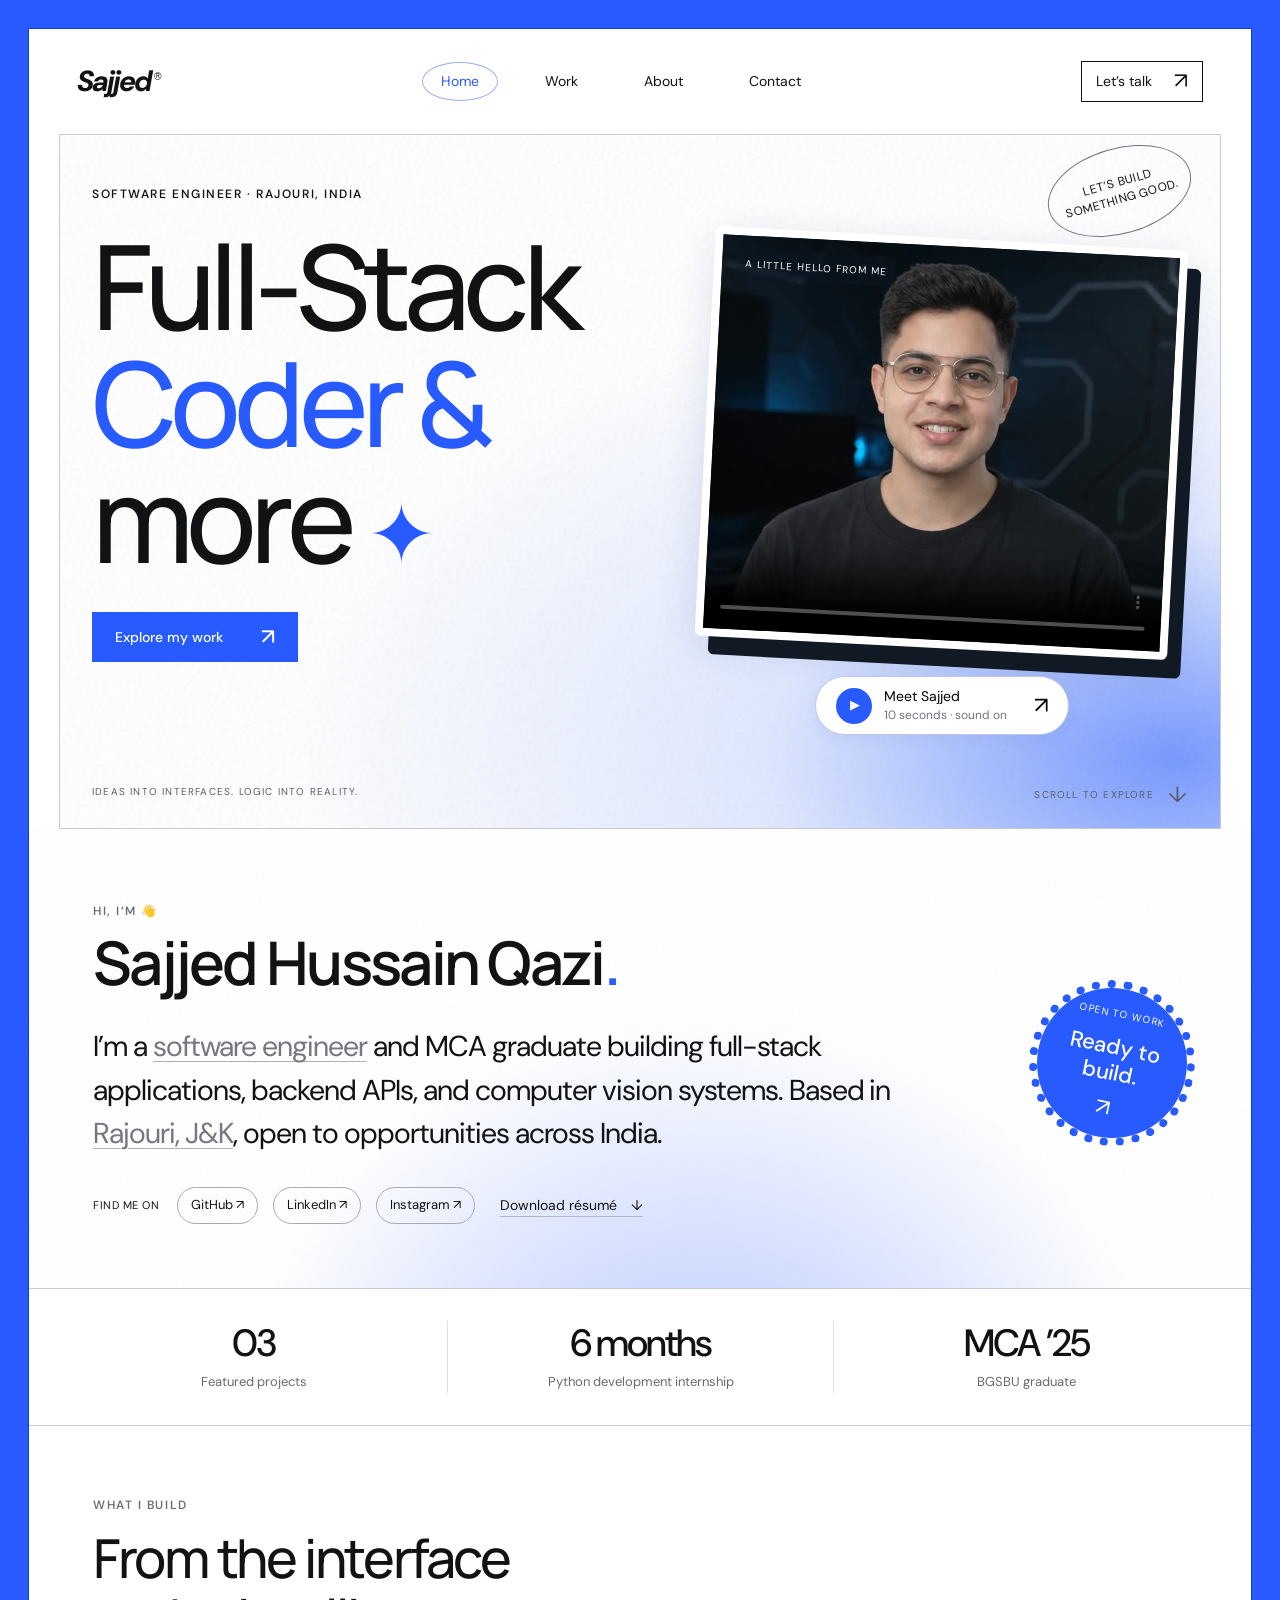
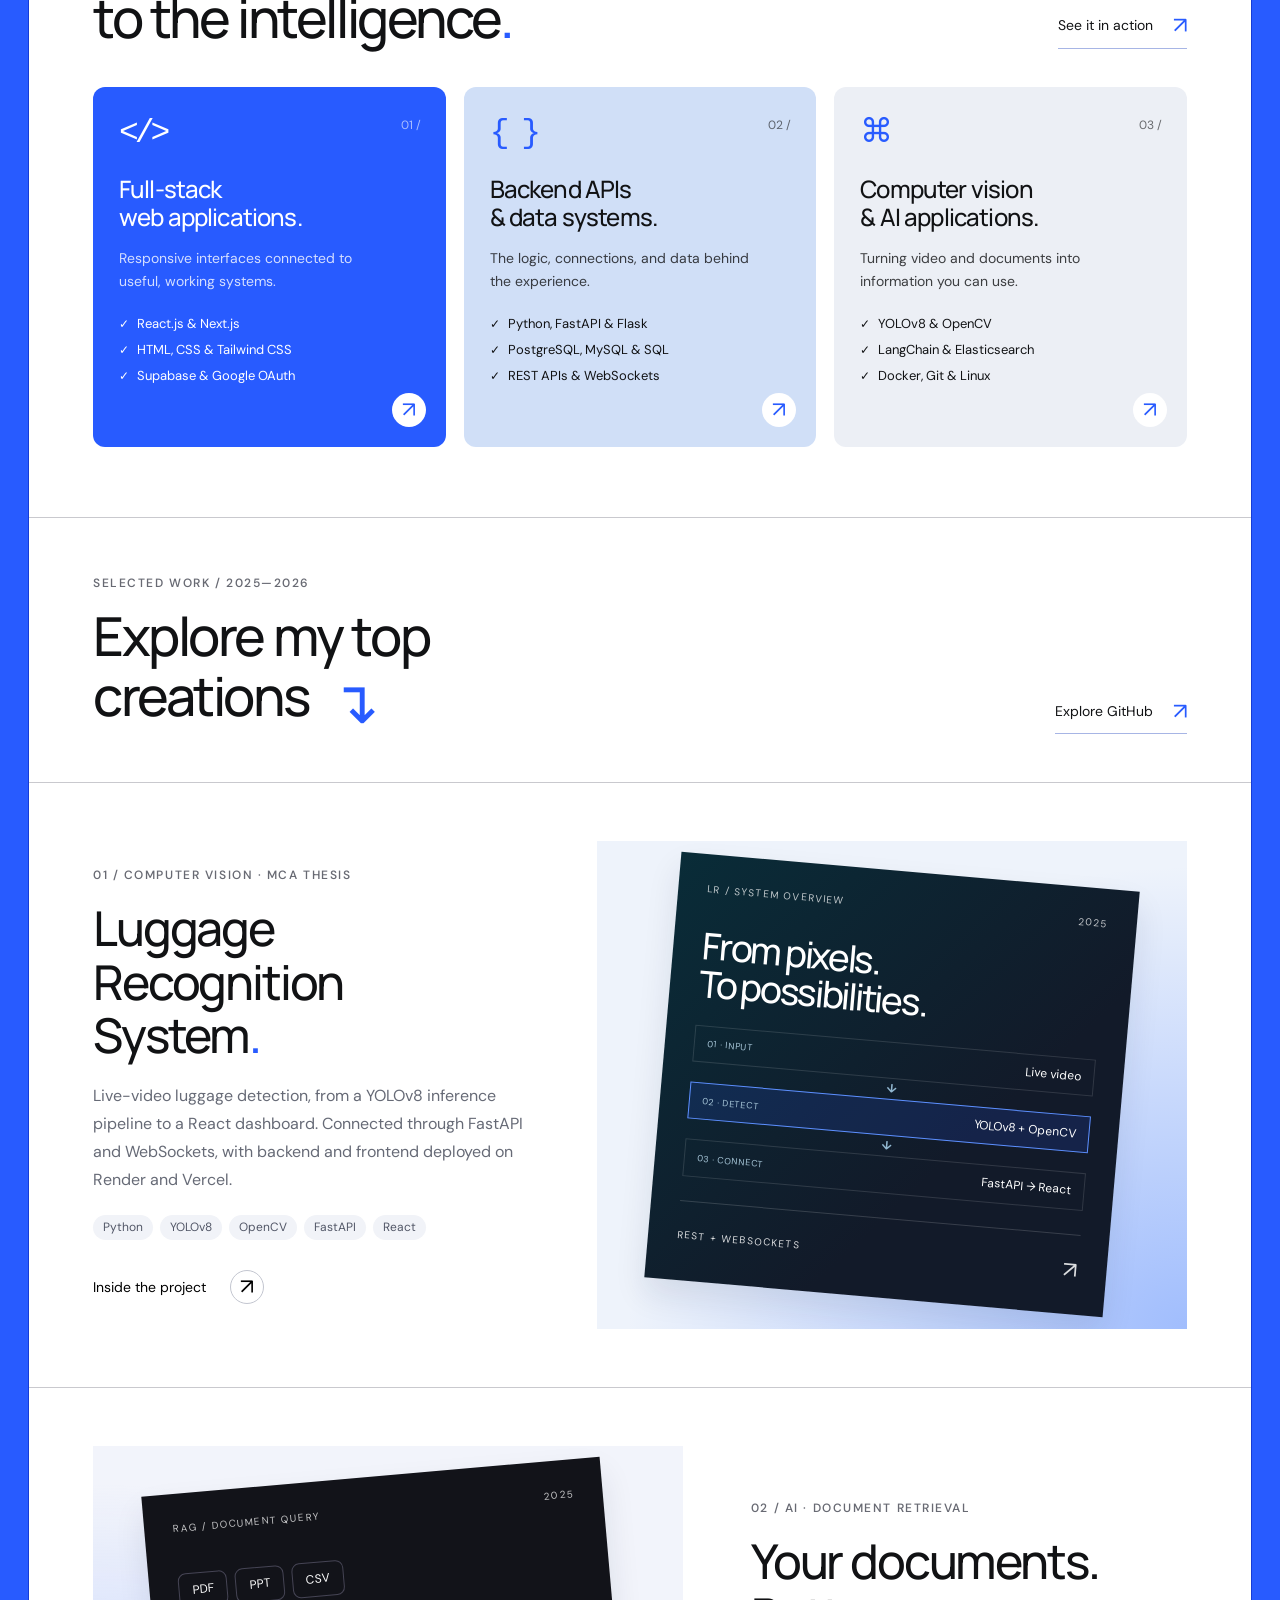
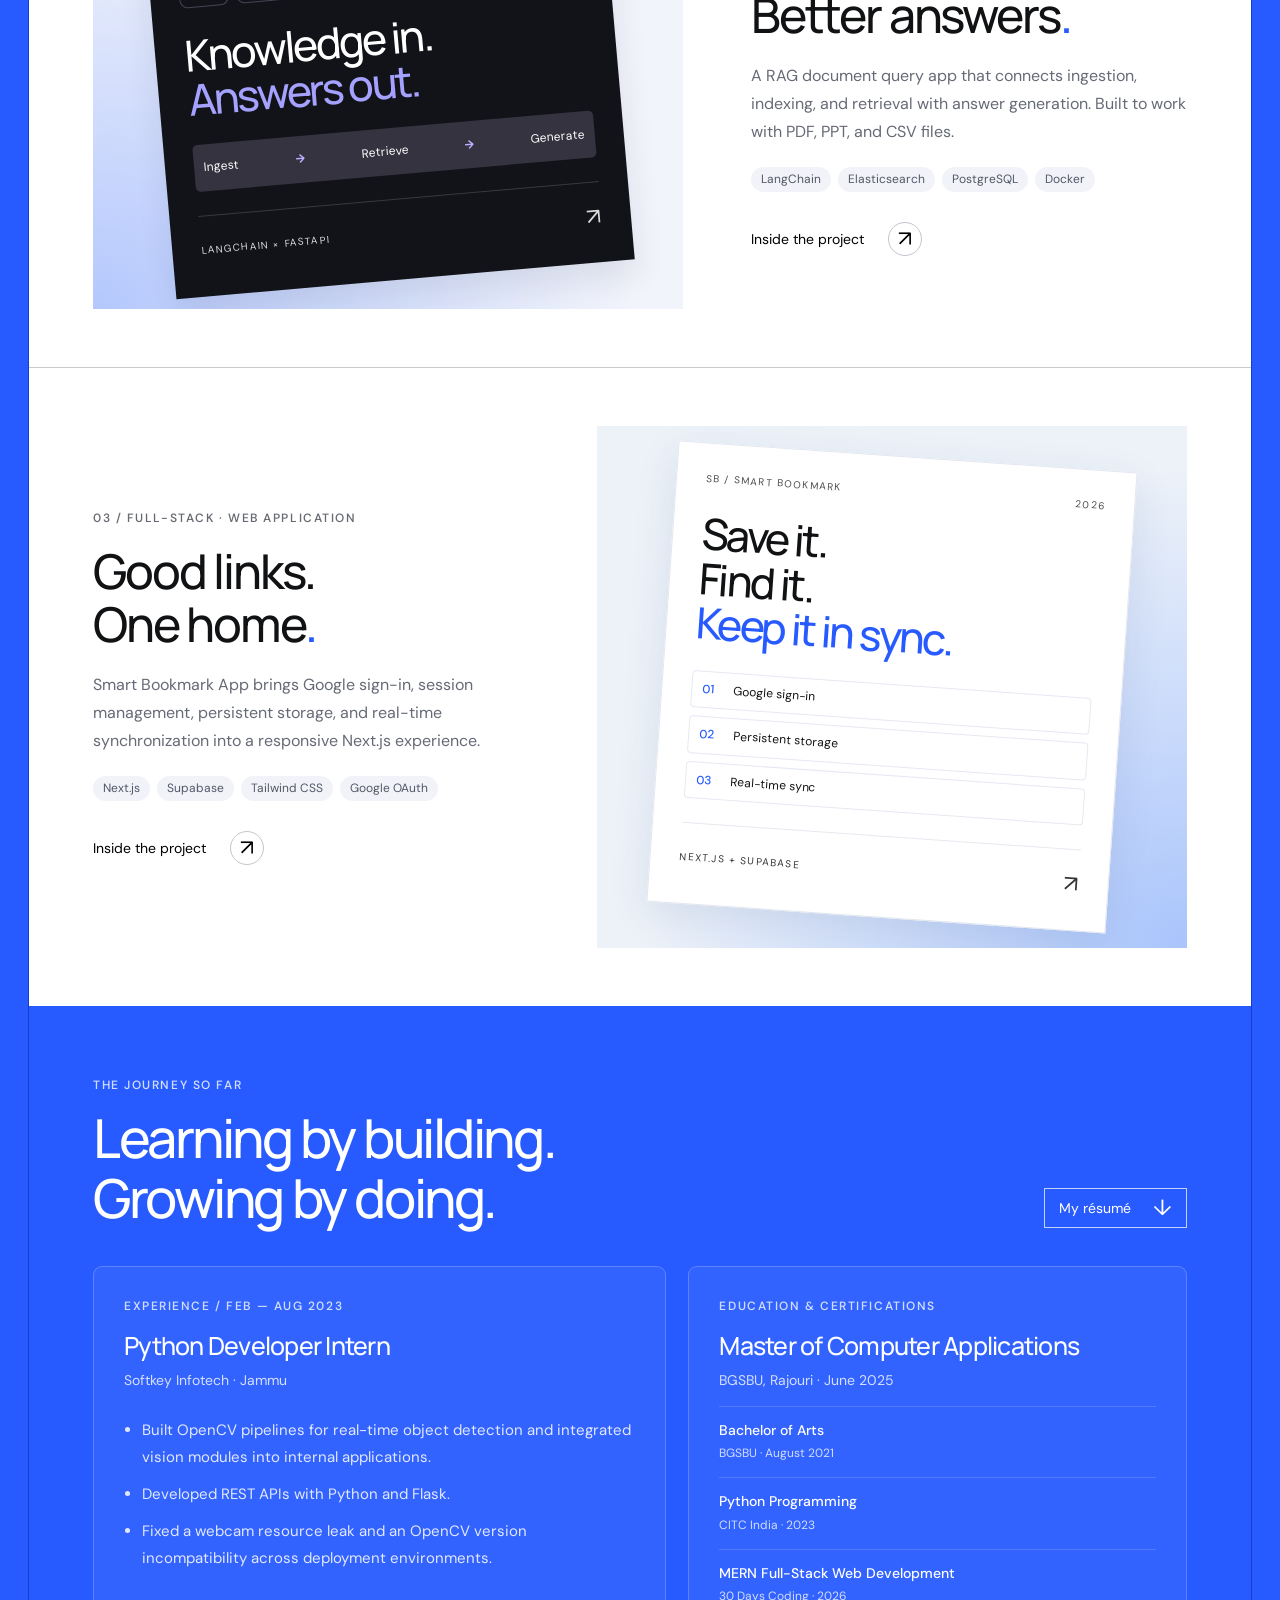
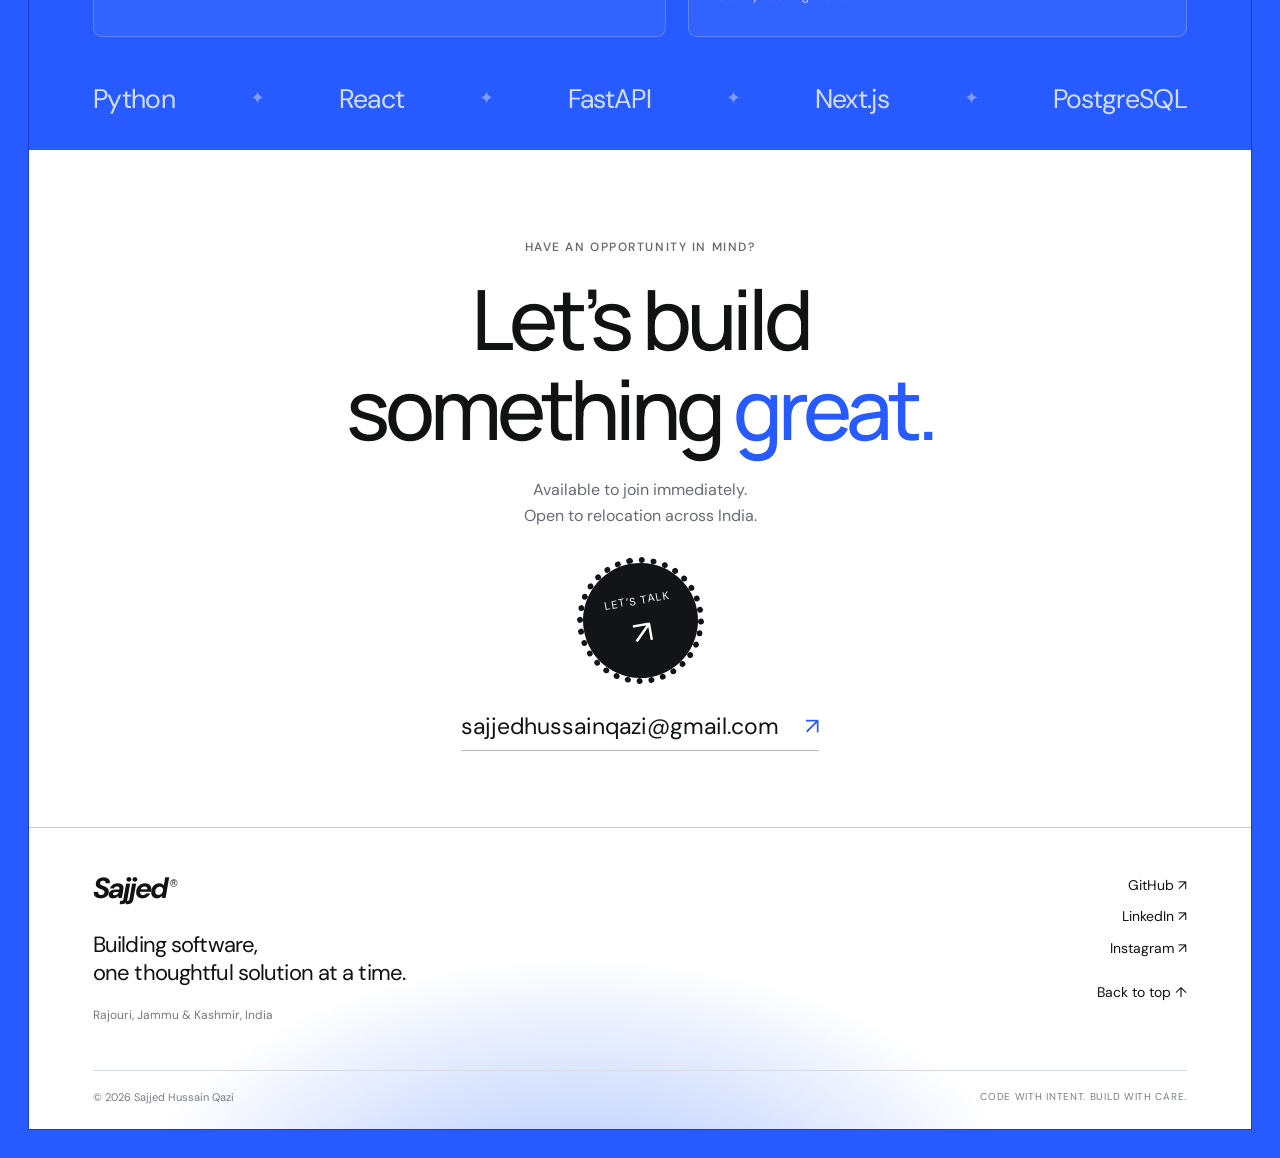
==== commit 807d806b: "Add files via upload" ====
--- a/index.html
+++ b/index.html
@@ -1,828 +1,278 @@
-<!DOCTYPE html>
-<html lang="en">
-<head>
-<meta charset="UTF-8"/>
-<meta name="viewport" content="width=device-width,initial-scale=1.0"/>
-<title>Sajjed Hussain Qazi — Software Engineer</title>
-<meta name="description" content="Software Engineer specializing in Full-Stack & AI. React, FastAPI, LangChain, YOLOv8. MCA Graduate. Immediate joiner."/>
-<link rel="preconnect" href="https://fonts.googleapis.com"/>
-<link rel="preconnect" href="https://fonts.gstatic.com" crossorigin/>
-<link href="https://fonts.googleapis.com/css2?family=Playfair+Display:ital,wght@0,700;0,800;1,700;1,800&family=DM+Sans:ital,wght@0,300;0,400;0,500;0,600;1,400&family=DM+Mono:wght@400;500&display=swap" rel="stylesheet"/>
-<style>
-*,*::before,*::after{box-sizing:border-box;margin:0;padding:0}
-html{font-size:16px;scroll-behavior:smooth;-webkit-font-smoothing:antialiased;text-rendering:optimizeLegibility}
-body{background:#F2EFE8;color:#1A1A18;font-family:'DM Sans',sans-serif;font-weight:400;line-height:1.6;overflow-x:hidden}
-::selection{background:#C0501A;color:#F2EFE8}
-::-webkit-scrollbar{width:3px}
-::-webkit-scrollbar-thumb{background:#C0C0B8;border-radius:2px}
-a{color:inherit;text-decoration:none}
-
-:root{
-  --p:#F2EFE8;
-  --ink:#1A1A18;
-  --s:#C0501A;
-  --stone:#8C8880;
-  --surf:#E8E5DE;
-  --hr:#D6D3CC;
-  --d:'Playfair Display',serif;
-  --b:'DM Sans',sans-serif;
-  --m:'DM Mono',monospace;
-  --pad:clamp(20px,5vw,72px);
-  --max:1240px;
-  --ease-out-expo:cubic-bezier(0.16,1,0.3,1);
-  --ease-in-out:cubic-bezier(0.87,0,0.13,1);
-}
-
-/* ─── NAV ─── */
-.nav{
-  position:fixed;top:0;left:0;right:0;z-index:200;
-  display:flex;justify-content:space-between;align-items:center;
-  padding:0 var(--pad);height:64px;
-  background:rgba(242,239,232,0.82);
-  backdrop-filter:blur(20px) saturate(1.4);
-  -webkit-backdrop-filter:blur(20px) saturate(1.4);
-  border-bottom:1px solid rgba(214,211,204,0.6);
-  transition:background 0.4s ease, box-shadow 0.4s ease;
-}
-.nav.scrolled{background:rgba(242,239,232,0.96);box-shadow:0 1px 0 var(--hr)}
-.nav-logo{
-  font-family:var(--d);font-size:19px;font-weight:800;letter-spacing:-.02em;
-  transition:opacity 0.2s;
-}
-.nav-logo:hover{opacity:0.7}
-.nav-logo em{font-style:italic;color:var(--s)}
-.nav-links{display:flex;gap:32px;align-items:center}
-.nav-links a{
-  font-size:12px;font-weight:500;letter-spacing:.1em;text-transform:uppercase;
-  color:var(--stone);position:relative;padding-bottom:2px;
-  transition:color 0.2s;
-}
-.nav-links a::after{
-  content:'';position:absolute;bottom:0;left:0;width:0;height:1px;
-  background:var(--s);transition:width 0.3s var(--ease-out-expo);
-}
-.nav-links a:hover{color:var(--ink)}
-.nav-links a:hover::after{width:100%}
-.nav-hire{
-  font-size:12px;font-weight:600;letter-spacing:.08em;text-transform:uppercase;
-  padding:8px 20px;border:1.5px solid var(--ink);color:var(--ink);
-  background:transparent;cursor:pointer;font-family:var(--b);
-  transition:background 0.25s ease,color 0.25s ease,transform 0.15s ease;
-  position:relative;overflow:hidden;
-}
-.nav-hire::before{
-  content:'';position:absolute;inset:0;background:var(--ink);
-  transform:translateY(100%);transition:transform 0.3s var(--ease-out-expo);z-index:0;
-}
-.nav-hire span{position:relative;z-index:1;transition:color 0.3s}
-.nav-hire:hover::before{transform:translateY(0)}
-.nav-hire:hover span{color:var(--p)}
-.nav-hire:active{transform:scale(0.97)}
-
-/* ─── HERO ─── */
-.hero{
-  min-height:100svh;padding-top:64px;
-  display:grid;grid-template-columns:1fr 360px;gap:0 56px;
-  align-items:end;padding-left:var(--pad);padding-right:var(--pad);
-  padding-bottom:72px;max-width:var(--max);margin:0 auto;
-  border-bottom:1px solid var(--hr);
-}
-.hero-left{padding-top:100px}
-.eyebrow{
-  font-family:var(--m);font-size:11px;letter-spacing:.2em;text-transform:uppercase;
-  color:var(--stone);margin-bottom:28px;
-  display:flex;align-items:center;gap:14px;
-  opacity:0;transform:translateY(16px);
-  animation:fadeUp 0.8s 0.1s var(--ease-out-expo) forwards;
-}
-.eyebrow-line{width:32px;height:1px;background:var(--s);flex-shrink:0}
-.headline{
-  font-family:var(--d);font-size:clamp(50px,7.5vw,94px);
-  font-weight:800;line-height:.95;letter-spacing:-.035em;color:var(--ink);
-  margin-bottom:36px;overflow:hidden;
-}
-.hl-wrap{overflow:hidden;display:block}
-.hl-inner{
-  display:block;
-  animation:slideUp 0.9s var(--ease-out-expo) forwards;
-  transform:translateY(110%);
-}
-.hl-inner:nth-child(1){animation-delay:0.25s}
-.hl-inner:nth-child(2){animation-delay:0.35s}
-.hl-inner:nth-child(3){animation-delay:0.45s}
-.headline em{font-style:italic;color:var(--s)}
-.hero-rule{
-  width:0;height:1px;background:var(--hr);margin-bottom:32px;
-  animation:expandW 1s 0.7s var(--ease-out-expo) forwards;
-}
-.hero-desc{
-  font-size:16px;line-height:1.8;color:var(--stone);max-width:520px;
-  opacity:0;transform:translateY(16px);
-  animation:fadeUp 0.8s 0.8s var(--ease-out-expo) forwards;
-}
-.hero-desc strong{color:var(--ink);font-weight:500}
-
-.hero-right{
-  display:flex;flex-direction:column;gap:14px;
-  padding-bottom:4px;
-  opacity:0;transform:translateX(24px);
-  animation:fadeInRight 0.9s 0.5s var(--ease-out-expo) forwards;
-}
-.status-card{
-  border:1.5px solid var(--s);padding:20px 22px;
-  position:relative;overflow:hidden;
-}
-.status-card::before{
-  content:'';position:absolute;inset:0;
-  background:linear-gradient(135deg,rgba(192,80,26,0.04) 0%,transparent 70%);
-  pointer-events:none;
-}
-.sdot{
-  display:inline-block;width:7px;height:7px;border-radius:50%;
-  background:var(--s);margin-right:8px;
-  animation:pulse 2.4s ease infinite;
-}
-.slabel{font-size:11px;font-weight:600;letter-spacing:.12em;text-transform:uppercase;color:var(--s)}
-.snote{font-size:13px;color:var(--stone);margin-top:8px;line-height:1.55}
-.stats{
-  display:grid;grid-template-columns:1fr 1fr;gap:1px;
-  background:var(--hr);border:1px solid var(--hr);
-}
-.scell{
-  background:var(--p);padding:18px 16px;
-  transition:background 0.2s ease;cursor:default;
-}
-.scell:hover{background:var(--surf)}
-.sn{
-  font-family:var(--d);font-size:34px;font-weight:700;
-  letter-spacing:-.04em;color:var(--ink);line-height:1;
-}
-.sn sup{font-size:16px;color:var(--s);font-family:var(--b);font-weight:600}
-.sl{font-size:10px;font-weight:500;letter-spacing:.08em;text-transform:uppercase;color:var(--stone);margin-top:4px}
-.cta-row{display:flex;gap:10px;flex-wrap:wrap}
-
-/* ─── BUTTONS ─── */
-.btn{
-  display:inline-flex;align-items:center;gap:8px;
-  font-size:13px;font-weight:600;letter-spacing:.06em;text-transform:uppercase;
-  padding:13px 24px;cursor:pointer;font-family:var(--b);border:none;
-  transition:transform 0.15s ease,box-shadow 0.15s ease;
-  position:relative;overflow:hidden;
-}
-.btn:active{transform:scale(0.97)!important}
-.btn-primary{background:var(--ink);color:var(--p)}
-.btn-primary::before{
-  content:'';position:absolute;inset:0;background:var(--s);
-  transform:translateX(-100%);transition:transform 0.35s var(--ease-out-expo);z-index:0;
-}
-.btn-primary span{position:relative;z-index:1}
-.btn-primary:hover::before{transform:translateX(0)}
-.btn-primary:hover{transform:translateY(-2px);box-shadow:0 8px 24px rgba(26,26,24,0.18)}
-.btn-ghost{
-  background:transparent;color:var(--ink);border:1.5px solid var(--hr);
-  transition:border-color 0.2s,color 0.2s,transform 0.15s,background 0.2s;
-}
-.btn-ghost:hover{border-color:var(--ink);background:rgba(26,26,24,0.04);transform:translateY(-2px)}
-
-/* ─── SECTION SHELL ─── */
-.section{
-  max-width:var(--max);margin:0 auto;
-  padding:96px var(--pad);border-bottom:1px solid var(--hr);
-}
-.sec-hdr{
-  display:flex;align-items:baseline;justify-content:space-between;
-  margin-bottom:64px;
-}
-.sec-label{font-family:var(--m);font-size:10px;letter-spacing:.22em;text-transform:uppercase;color:var(--stone)}
-.sec-title{font-family:var(--d);font-size:clamp(28px,4vw,46px);font-weight:700;letter-spacing:-.03em;color:var(--ink)}
-
-/* ─── ABOUT ─── */
-.about-grid{display:grid;grid-template-columns:1fr 1fr;gap:80px;align-items:start}
-.about-body p{font-size:15px;line-height:1.85;color:#4A4A46;margin-bottom:18px}
-.about-body p strong{color:var(--ink);font-weight:500}
-.about-body p:last-child{margin-bottom:0}
-.skills-wrap{display:flex;flex-direction:column;gap:22px}
-.skl{
-  font-family:var(--m);font-size:10px;letter-spacing:.18em;text-transform:uppercase;
-  color:var(--stone);margin-bottom:10px;
-}
-.pills{display:flex;flex-wrap:wrap;gap:8px}
-.pill{
-  font-size:12px;font-weight:500;padding:6px 14px;
-  border:1px solid var(--hr);color:#5A5A56;
-  transition:border-color 0.2s,color 0.2s,background 0.2s,transform 0.2s;
-  cursor:default;
-}
-.pill:hover{
-  border-color:var(--s);color:var(--s);
-  background:rgba(192,80,26,0.05);transform:translateY(-1px);
-}
-
-/* ─── PROJECTS ─── */
-.proj-row{
-  display:grid;grid-template-columns:52px 1fr 28px;
-  gap:0 28px;align-items:start;
-  padding:28px 0;border-top:1px solid var(--hr);
-  cursor:pointer;
-  transition:padding 0.35s var(--ease-out-expo),background 0.25s ease;
-  position:relative;
-}
-.proj-row::before{
-  content:'';position:absolute;left:0;top:0;bottom:0;width:0;
-  background:var(--s);transition:width 0.3s var(--ease-out-expo);
-}
-.proj-row:hover::before{width:3px}
-.proj-row:hover{padding-left:20px;padding-right:20px;margin:0 -20px;background:rgba(232,229,222,0.6)}
-.proj-row:last-child{border-bottom:1px solid var(--hr)}
-.pidx{
-  font-family:var(--m);font-size:11px;color:var(--stone);
-  padding-top:4px;letter-spacing:.05em;
-  transition:color 0.2s;
-}
-.proj-row:hover .pidx{color:var(--s)}
-.pname{
-  font-family:var(--d);font-size:22px;font-weight:700;
-  letter-spacing:-.02em;color:var(--ink);margin-bottom:6px;
-  transition:color 0.25s ease;
-}
-.proj-row:hover .pname{color:var(--s)}
-.pdesc{font-size:13px;color:var(--stone);line-height:1.7;max-width:560px;margin-bottom:14px}
-.pchips{display:flex;flex-wrap:wrap;gap:6px}
-.pchip{
-  font-size:10px;font-weight:500;letter-spacing:.08em;text-transform:uppercase;
-  padding:4px 10px;border:1px solid var(--hr);color:var(--stone);
-  transition:border-color 0.2s,color 0.2s;
-}
-.proj-row:hover .pchip{border-color:rgba(192,80,26,0.25);color:#7A5040}
-.parr{
-  font-size:20px;color:var(--hr);padding-top:3px;
-  transition:color 0.25s,transform 0.35s var(--ease-out-expo);
-}
-.proj-row:hover .parr{color:var(--s);transform:translate(4px,-4px)}
-
-/* ─── EXPERIENCE ─── */
-.exp-item{
-  display:grid;grid-template-columns:200px 1fr;
-  gap:0 60px;padding:40px 0;border-top:1px solid var(--hr);
-}
-.exp-item:last-child{border-bottom:1px solid var(--hr)}
-.eperiod{font-family:var(--m);font-size:11px;color:var(--stone);letter-spacing:.04em;line-height:1.5;margin-bottom:6px}
-.etype{font-size:11px;font-weight:600;letter-spacing:.1em;text-transform:uppercase;color:var(--s)}
-.eco h3{
-  font-family:var(--d);font-size:24px;font-weight:700;
-  letter-spacing:-.02em;color:var(--ink);margin-bottom:4px;
-}
-.erole{font-size:13px;color:var(--stone);margin-bottom:16px}
-.edesc{font-size:14px;color:#5A5A56;line-height:1.8;margin-bottom:16px}
-.etags{display:flex;flex-wrap:wrap;gap:7px}
-.etag{
-  font-size:10px;font-weight:500;letter-spacing:.08em;text-transform:uppercase;
-  padding:4px 10px;border:1px solid var(--hr);color:var(--stone);
-}
-
-/* ─── CONTACT SECTION ─── */
-.contact-inner{display:grid;grid-template-columns:1fr 1fr;gap:80px;align-items:center}
-.contact-headline{
-  font-family:var(--d);font-size:clamp(40px,5.5vw,68px);
-  font-weight:800;letter-spacing:-.04em;line-height:.95;
-  color:var(--ink);margin-bottom:24px;
-}
-.contact-headline em{font-style:italic;color:var(--s)}
-.contact-sub{font-size:15px;color:var(--stone);line-height:1.75;margin-bottom:32px;max-width:380px}
-.contact-details{display:flex;flex-direction:column}
-.crow{
-  display:flex;align-items:baseline;justify-content:space-between;
-  padding:16px 0;border-top:1px solid var(--hr);
-  transition:background 0.2s;
-}
-.crow:last-child{border-bottom:1px solid var(--hr)}
-.crow a{
-  display:flex;width:100%;align-items:baseline;
-  justify-content:space-between;
-  transition:color 0.2s;
-}
-.crow a:hover .cval{color:var(--s)}
-.clbl{font-family:var(--m);font-size:10px;letter-spacing:.18em;text-transform:uppercase;color:var(--stone)}
-.cval{font-size:14px;font-weight:500;color:var(--ink);transition:color 0.2s}
-
-/* ─── CONTACT MODAL ─── */
-.modal-overlay{
-  position:fixed;inset:0;z-index:500;
-  background:rgba(26,26,24,0);
-  backdrop-filter:blur(0px);
-  display:flex;align-items:center;justify-content:center;
-  padding:20px;
-  pointer-events:none;
-  transition:background 0.4s ease, backdrop-filter 0.4s ease;
-}
-.modal-overlay.open{
-  background:rgba(26,26,24,0.55);
-  backdrop-filter:blur(8px);
-  pointer-events:all;
-}
-.modal{
-  background:var(--p);border:1px solid var(--hr);
-  width:100%;max-width:560px;
-  padding:48px;
-  position:relative;
-  transform:translateY(32px) scale(0.97);
-  opacity:0;
-  transition:transform 0.5s var(--ease-out-expo), opacity 0.4s ease;
-  box-shadow:0 32px 80px rgba(26,26,24,0.18);
-  max-height:90svh;overflow-y:auto;
-}
-.modal-overlay.open .modal{transform:translateY(0) scale(1);opacity:1}
-.modal-close{
-  position:absolute;top:20px;right:20px;
-  width:36px;height:36px;display:flex;align-items:center;justify-content:center;
-  background:transparent;border:1px solid var(--hr);
-  cursor:pointer;font-size:18px;color:var(--stone);font-family:var(--b);
-  transition:background 0.2s,color 0.2s,transform 0.2s;
-}
-.modal-close:hover{background:var(--ink);color:var(--p);transform:rotate(90deg)}
-.modal-title{
-  font-family:var(--d);font-size:32px;font-weight:800;
-  letter-spacing:-.03em;color:var(--ink);margin-bottom:6px;
-}
-.modal-title em{font-style:italic;color:var(--s)}
-.modal-sub{font-size:13px;color:var(--stone);margin-bottom:32px;line-height:1.6}
-.form-group{margin-bottom:20px;position:relative}
-.form-label{
-  display:block;font-family:var(--m);font-size:10px;
-  letter-spacing:.15em;text-transform:uppercase;
-  color:var(--stone);margin-bottom:8px;
-}
-.form-label .req{color:var(--s)}
-.form-input{
-  width:100%;padding:13px 16px;
-  background:var(--surf);border:1.5px solid transparent;
-  color:var(--ink);font-family:var(--b);font-size:14px;
-  outline:none;resize:vertical;
-  transition:border-color 0.25s ease, background 0.25s ease, transform 0.15s ease;
-  border-radius:0;
-  -webkit-appearance:none;appearance:none;
-}
-.form-input:focus{
-  border-color:var(--s);background:var(--p);
-  transform:translateY(-1px);
-}
-.form-input:focus+.form-focus-bar{width:100%}
-.form-input.error{border-color:#e05252;background:rgba(224,82,82,0.04)}
-.form-input.success{border-color:#52a880}
-textarea.form-input{min-height:110px}
-.form-focus-bar{
-  position:absolute;bottom:-1px;left:0;height:2px;
-  background:var(--s);width:0;
-  transition:width 0.3s var(--ease-out-expo);
-}
-.form-err{
-  font-size:11px;color:#e05252;margin-top:5px;
-  display:none;letter-spacing:.02em;
-}
-.form-err.show{display:block;animation:shake 0.35s ease}
-@keyframes shake{
-  0%,100%{transform:translateX(0)}
-  20%,60%{transform:translateX(-4px)}
-  40%,80%{transform:translateX(4px)}
-}
-.form-row{display:grid;grid-template-columns:1fr 1fr;gap:16px}
-.form-submit{
-  width:100%;padding:15px;margin-top:8px;
-  background:var(--ink);color:var(--p);
-  font-family:var(--b);font-size:13px;font-weight:600;
-  letter-spacing:.08em;text-transform:uppercase;
-  border:none;cursor:pointer;position:relative;overflow:hidden;
-  transition:transform 0.15s ease,box-shadow 0.2s ease;
-}
-.form-submit::before{
-  content:'';position:absolute;inset:0;
-  background:var(--s);transform:translateX(-100%);
-  transition:transform 0.4s var(--ease-out-expo);z-index:0;
-}
-.form-submit span{position:relative;z-index:1}
-.form-submit:hover::before{transform:translateX(0)}
-.form-submit:hover{transform:translateY(-2px);box-shadow:0 8px 28px rgba(26,26,24,0.2)}
-.form-submit:active{transform:scale(0.98)}
-.form-submit:disabled{opacity:0.6;cursor:not-allowed;transform:none}
-.form-success{
-  display:none;text-align:center;padding:20px 0;
-}
-.form-success.show{display:block;animation:fadeUp 0.5s var(--ease-out-expo)}
-.success-icon{
-  width:56px;height:56px;border-radius:50%;
-  background:rgba(82,168,128,0.12);border:1.5px solid #52a880;
-  display:flex;align-items:center;justify-content:center;
-  font-size:24px;margin:0 auto 16px;
-  animation:popIn 0.5s var(--ease-out-expo);
-}
-@keyframes popIn{
-  from{transform:scale(0.5);opacity:0}
-  to{transform:scale(1);opacity:1}
-}
-.success-text{font-family:var(--d);font-size:22px;font-weight:700;color:var(--ink);margin-bottom:8px}
-.success-sub{font-size:13px;color:var(--stone)}
-
-/* ─── FOOTER ─── */
-footer{
-  padding:28px var(--pad);display:flex;justify-content:space-between;align-items:center;
-  max-width:var(--max);margin:0 auto;
-}
-.fcopy{font-family:var(--m);font-size:11px;color:var(--stone);letter-spacing:.04em}
-.fbuilt{font-size:11px;color:var(--hr)}
-
-/* ─── SCROLL REVEAL ─── */
-.reveal{opacity:0;transform:translateY(32px);transition:opacity 0.7s var(--ease-out-expo),transform 0.7s var(--ease-out-expo)}
-.reveal.vis{opacity:1;transform:none}
-.reveal-delay-1{transition-delay:0.08s}
-.reveal-delay-2{transition-delay:0.16s}
-.reveal-delay-3{transition-delay:0.24s}
-
-/* ─── KEYFRAMES ─── */
-@keyframes fadeUp{to{opacity:1;transform:translateY(0)}}
-@keyframes slideUp{to{transform:translateY(0)}}
-@keyframes expandW{to{width:100%}}
-@keyframes pulse{
-  0%,100%{box-shadow:0 0 0 0 rgba(192,80,26,0.4)}
-  50%{box-shadow:0 0 0 5px rgba(192,80,26,0)}
-}
-
-/* ─── RESPONSIVE ─── */
-@media(max-width:960px){
-  .hero{grid-template-columns:1fr;gap:40px}
-  .hero-right{flex-direction:row;flex-wrap:wrap;gap:12px}
-  .status-card{flex:1 1 200px}
-  .stats{flex:1 1 200px}
-  .about-grid{grid-template-columns:1fr;gap:48px}
-  .contact-inner{grid-template-columns:1fr;gap:48px}
-  .exp-item{grid-template-columns:1fr;gap:8px}
-  .form-row{grid-template-columns:1fr}
-}
-@media(max-width:600px){
-  .nav-links{display:none}
-  .headline{font-size:clamp(38px,10vw,60px)}
-  .proj-row{grid-template-columns:36px 1fr 20px;gap:0 14px}
-  .modal{padding:28px 20px}
-}
-@media(prefers-reduced-motion:reduce){
-  *{animation-duration:0.01ms!important;transition-duration:0.01ms!important}
-  .reveal{opacity:1;transform:none}
-}
-</style>
-</head>
-<body>
-
-<!-- NAV -->
-<nav class="nav" id="nav">
-  <div class="nav-logo">SHQ<em>.</em></div>
-  <div class="nav-links">
-    <a href="#about">About</a>
-    <a href="#projects">Work</a>
-    <a href="#experience">Experience</a>
-    <a href="#contact">Contact</a>
-  </div>
-  <button class="nav-hire" onclick="openModal()"><span>Contact Me</span></button>
-</nav>
-
-<!-- HERO -->
-<div class="hero">
-  <div class="hero-left">
-    <div class="eyebrow"><div class="eyebrow-line"></div>Software Engineer</div>
-    <h1 class="headline">
-      <span class="hl-wrap"><span class="hl-inner">Building things</span></span>
-      <span class="hl-wrap"><span class="hl-inner">that <em>actually</em></span></span>
-      <span class="hl-wrap"><span class="hl-inner">work.</span></span>
-    </h1>
-    <div class="hero-rule"></div>
-    <p class="hero-desc">
-      I'm Sajjed — a Software Engineer who ships. <strong>React, FastAPI, Python, YOLOv8, LangChain.</strong>
-      From real-time computer vision to RAG-powered apps — I build production software, not demos.
-      MCA Graduate. Immediate joiner.
-    </p>
-  </div>
-  <div class="hero-right">
-    <div class="status-card">
-      <div><span class="sdot"></span><span class="slabel">Open to Work</span></div>
-      <p class="snote">Available immediately. Open to SDE, Full-Stack, Backend, or AI/ML roles across India, UAE &amp; beyond.</p>
-    </div>
-    <div class="stats">
-      <div class="scell"><div class="sn">5<sup>+</sup></div><div class="sl">Projects Shipped</div></div>
-      <div class="scell"><div class="sn">6<sup>mo</sup></div><div class="sl">Internship</div></div>
-      <div class="scell"><div class="sn">20<sup>+</sup></div><div class="sl">Technologies</div></div>
-      <div class="scell"><div class="sn">3</div><div class="sl">Live Deploys</div></div>
-    </div>
-    <div class="cta-row">
-      <a class="btn btn-primary" href="#projects"><span>View Work</span></a>
-      <button class="btn btn-ghost" onclick="openModal()">Get in Touch</button>
-    </div>
-  </div>
-</div>
-
-<!-- ABOUT -->
-<section class="section" id="about">
-  <div class="sec-hdr">
-    <span class="sec-label">About</span>
-    <h2 class="sec-title">Who I am</h2>
-  </div>
-  <div class="about-grid">
-    <div class="about-body reveal">
-      <p>I'm a Software Engineer from <strong>Rajouri, J&K</strong>, recently graduated with an MCA from <strong>BGSBU</strong>. I work at the intersection of web engineering and machine learning — building systems that are user-facing and intelligent.</p>
-      <p>During my internship at <strong>Softkey Infotech</strong>, I built computer vision pipelines with OpenCV and designed REST APIs for mobile and web clients — cutting model inference latency by roughly 30% through optimization and batching.</p>
-      <p>Since then I've shipped three production-deployed projects: a RAG-based PDF query app, a real-time luggage detection system (my MCA thesis, rebuilt for prod), and an AI-powered ATS resume tailor. Everything on live infrastructure — not localhost.</p>
-      <p>I'm an <strong>immediate joiner</strong>, open to relocating anywhere in India, UAE, or internationally. I care about craft, clean code, and shipping things that matter.</p>
-    </div>
-    <div class="skills-wrap reveal reveal-delay-1">
-      <div><div class="skl">Frontend</div><div class="pills"><span class="pill">React.js</span><span class="pill">JavaScript</span><span class="pill">HTML5</span><span class="pill">CSS3</span></div></div>
-      <div><div class="skl">Backend</div><div class="pills"><span class="pill">Python</span><span class="pill">FastAPI</span><span class="pill">Flask</span><span class="pill">C# / .NET</span><span class="pill">REST APIs</span></div></div>
-      <div><div class="skl">AI / ML</div><div class="pills"><span class="pill">YOLOv8</span><span class="pill">LangChain</span><span class="pill">RAG</span><span class="pill">OpenCV</span><span class="pill">NLP</span></div></div>
-      <div><div class="skl">DevOps &amp; Data</div><div class="pills"><span class="pill">MySQL</span><span class="pill">MongoDB</span><span class="pill">Docker</span><span class="pill">Git</span><span class="pill">Linux</span><span class="pill">Render</span><span class="pill">Vercel</span></div></div>
-    </div>
-  </div>
-</section>
-
-<!-- PROJECTS -->
-<section class="section" id="projects">
-  <div class="sec-hdr">
-    <span class="sec-label">Selected Work</span>
-    <h2 class="sec-title">What I've built</h2>
-  </div>
-  <div class="reveal">
-    <div class="proj-row" onclick="window.open('https://github.com/Sajjedhusssainqazi','_blank')">
-      <div class="pidx">001</div>
-      <div>
-        <div class="pname">RAG-Based PDF Query App</div>
-        <p class="pdesc">Ask natural-language questions over any uploaded PDF. Retrieval-augmented generation — semantic chunking, vector search, real-time streaming answers. Deployed on Render + Vercel.</p>
-        <div class="pchips"><span class="pchip">FastAPI</span><span class="pchip">LangChain</span><span class="pchip">React</span><span class="pchip">Render</span><span class="pchip">Vercel</span></div>
-      </div>
-      <div class="parr">↗</div>
-    </div>
-    <div class="proj-row" onclick="window.open('https://github.com/Sajjedhusssainqazi','_blank')">
-      <div class="pidx">002</div>
-      <div>
-        <div class="pname">Luggage Recognition System</div>
-        <p class="pdesc">Real-time YOLOv8 luggage detection over WebSocket. MCA thesis rebuilt end-to-end for production — model training, FastAPI backend, live React frontend with frame-by-frame streaming.</p>
-        <div class="pchips"><span class="pchip">YOLOv8</span><span class="pchip">FastAPI</span><span class="pchip">React</span><span class="pchip">WebSocket</span><span class="pchip">OpenCV</span></div>
-      </div>
-      <div class="parr">↗</div>
-    </div>
-    <div class="proj-row" onclick="window.open('https://github.com/Sajjedhusssainqazi','_blank')">
-      <div class="pidx">003</div>
-      <div>
-        <div class="pname">ATS Resume Tailor</div>
-        <p class="pdesc">Paste a job description, get an ATS-optimized resume instantly. Powered by Claude API — parses JD, rewrites bullets to match keywords, ranks fit score. Deployed on Vercel.</p>
-        <div class="pchips"><span class="pchip">React</span><span class="pchip">FastAPI</span><span class="pchip">Claude API</span><span class="pchip">Vercel</span></div>
-      </div>
-      <div class="parr">↗</div>
-    </div>
-  </div>
-</section>
-
-<!-- EXPERIENCE -->
-<section class="section" id="experience">
-  <div class="sec-hdr">
-    <span class="sec-label">Career</span>
-    <h2 class="sec-title">Experience</h2>
-  </div>
-  <div>
-    <div class="exp-item reveal">
-      <div>
-        <div class="eperiod">Feb 2023 — Aug 2023</div>
-        <div class="etype">Internship</div>
-      </div>
-      <div class="eco">
-        <h3>Softkey Infotech</h3>
-        <div class="erole">Python Developer Intern</div>
-        <p class="edesc">Built computer vision pipelines using OpenCV for real-time image processing. Designed and integrated REST APIs consumed by mobile and web clients. Cut model inference latency by ~30% through optimization and request batching.</p>
-        <div class="etags"><span class="etag">Python</span><span class="etag">OpenCV</span><span class="etag">REST APIs</span><span class="etag">Computer Vision</span></div>
-      </div>
-    </div>
-    <div class="exp-item reveal reveal-delay-1">
-      <div>
-        <div class="eperiod">2023 — 2025</div>
-        <div class="etype">Education</div>
-      </div>
-      <div class="eco">
-        <h3>BGSBU, Rajouri</h3>
-        <div class="erole">Master of Computer Applications (MCA)</div>
-        <p class="edesc">Thesis: Luggage Recognition using Image Processing — designed, trained, and deployed end-to-end. Built multiple full-stack AI projects alongside coursework.</p>
-        <div class="etags"><span class="etag"> Data Structures & Algorithms</span><span class="etag">DBMS</span><span class="etag">AI/ML</span><span class="etag">Data Communications and Computer Networking</span><span class="etag">Web Technologies</span></div>
-      </div>
-    </div>
-    <div class="exp-item reveal reveal-delay-2">
-      <div>
-        <div class="eperiod">2023 &amp; 2026</div>
-        <div class="etype">Certification</div>
-      </div>
-      <div class="eco">
-        <h3>CITC Jammu &amp; 30 Days Coding</h3>
-        <div class="erole">Python Industrial Training · MERN Full-Stack</div>
-        <p class="edesc">Industrial training certification in Python from CITC Jammu. MERN Full-Stack certification from 30 Days Coding. Complemented academic coursework with hands-on, project-based learning.</p>
-        <div class="etags"><span class="etag">Python</span><span class="etag">MongoDB</span><span class="etag">Express</span><span class="etag">React</span><span class="etag">Node.js</span></div>
-      </div>
-    </div>
-  </div>
-</section>
-
-<!-- CONTACT SECTION -->
-<section class="section" id="contact">
-  <div class="contact-inner">
-    <div class="reveal">
-      <h2 class="contact-headline">Let's build<br>something<br><em>real.</em></h2>
-      <p class="contact-sub">Looking for Software Engineering roles — Full-Stack, Backend, or AI/ML. Immediate joiner. Open to India, UAE &amp; beyond.</p>
-      <div class="cta-row">
-        <button class="btn btn-primary" onclick="openModal()"><span>Contact Me</span></button>
-        <a class="btn btn-ghost" href="https://linkedin.com/in/sajjed-hussain-qazi/" target="_blank">LinkedIn ↗</a>
-      </div>
-    </div>
-    <div class="contact-details reveal reveal-delay-1">
-      <a href="mailto:sajjedhussainqazi@gmail.com" class="crow">
-        <span class="clbl">Email</span>
-        <span class="cval">sajjedhussainqazi@gmail.com</span>
-      </a>
-      <div class="crow">
-        <span class="clbl">Location</span>
-        <span class="cval">Rajouri, J&K · Open to relocate</span>
-      </div>
-      <a href="https://linkedin.com/in/sajjed-hussain-qazi/" target="_blank" class="crow">
-        <span class="clbl">LinkedIn</span>
-        <span class="cval">linkedin.com/in/sajjed-hussain-qazi</span>
-      </a>
-      <a href="https://github.com/Sajjedhusssainqazi" target="_blank" class="crow">
-        <span class="clbl">GitHub</span>
-        <span class="cval">github.com/Sajjedhusssainqazi</span>
-      </a>
-      <a href="https://sajjedhussainqazi.github.io/portfolio/" target="_blank" class="crow">
-        <span class="clbl">Portfolio</span>
-        <span class="cval">sajjedhussainqazi.github.io</span>
-      </a>
-    </div>
-  </div>
-</section>
-
-<footer>
-  <span class="fcopy">© 2026 Sajjed Hussain Qazi</span>
-</footer>
-
-<!-- CONTACT MODAL -->
-<div class="modal-overlay" id="modalOverlay" onclick="handleOverlayClick(event)">
-  <div class="modal" id="modal" role="dialog" aria-modal="true" aria-labelledby="modalTitle">
-    <button class="modal-close" onclick="closeModal()" aria-label="Close">✕</button>
-
-    <div id="formContent">
-      <h2 class="modal-title" id="modalTitle">Let's <em>talk.</em></h2>
-      <p class="modal-sub">Fill in the details — I'll get back to you within 24 hours.</p>
-
-      <form id="contactForm" novalidate>
-        <input type="hidden" name="access_key" value="8438e78d-5004-4345-830a-8f05202f3644"/>
-        <input type="hidden" name="subject" value="New Contact from Portfolio"/>
-        <input type="hidden" name="from_name" value="Sajjed Portfolio"/>
-        <input type="checkbox" name="botcheck" style="display:none"/>
-        <div class="form-row">
-          <div class="form-group">
-            <label class="form-label" for="fname">Name <span class="req">*</span></label>
-            <input class="form-input" type="text" id="fname" placeholder="Your full name" autocomplete="name"/>
-            <div class="form-focus-bar"></div>
-            <div class="form-err" id="fname-err">Please enter your name.</div>
-          </div>
-          <div class="form-group">
-            <label class="form-label" for="fphone">Phone <span class="req">*</span></label>
-            <input class="form-input" type="tel" id="fphone" placeholder="+91 XXXXX XXXXX" autocomplete="tel"/>
-            <div class="form-focus-bar"></div>
-            <div class="form-err" id="fphone-err">Please enter a valid phone number.</div>
-          </div>
-        </div>
-        <div class="form-group">
-          <label class="form-label" for="femail">Email <span class="req">*</span></label>
-          <input class="form-input" type="email" id="femail" placeholder="you@company.com" autocomplete="email"/>
-          <div class="form-focus-bar"></div>
-          <div class="form-err" id="femail-err">Please enter a valid email address.</div>
-        </div>
-        <div class="form-group">
-          <label class="form-label" for="fsubject">Subject <span class="req">*</span></label>
-          <input class="form-input" type="text" id="fsubject" placeholder="e.g. SDE Role Opportunity"/>
-          <div class="form-focus-bar"></div>
-          <div class="form-err" id="fsubject-err">Please enter a subject.</div>
-        </div>
-        <div class="form-group">
-          <label class="form-label" for="fbody">Message <span class="req">*</span></label>
-          <textarea class="form-input" id="fbody" rows="4" placeholder="Tell me about the opportunity, project, or just say hi..."></textarea>
-          <div class="form-focus-bar"></div>
-          <div class="form-err" id="fbody-err">Please write a message.</div>
-        </div>
-        <button type="submit" class="form-submit" id="submitBtn"><span>Send Message →</span></button>
-      </form>
-    </div>
-
-    <div class="form-success" id="formSuccess">
-      <div class="success-icon">✓</div>
-      <div class="success-text">Message sent!</div>
-      <p class="success-sub">Thanks for reaching out. I'll get back to you within 24 hours.</p>
-    </div>
-  </div>
-</div>
-
-<script>
-/* ── SCROLL REVEAL ── */
-const reveals = document.querySelectorAll('.reveal');
-const revealObs = new IntersectionObserver((entries) => {
-  entries.forEach(e => {
-    if (e.isIntersecting) { e.target.classList.add('vis'); revealObs.unobserve(e.target); }
-  });
-}, { threshold: 0.1 });
-reveals.forEach(el => revealObs.observe(el));
-
-/* ── NAV SCROLL ── */
-const nav = document.getElementById('nav');
-window.addEventListener('scroll', () => {
-  nav.classList.toggle('scrolled', window.scrollY > 20);
-}, { passive: true });
-
-/* ── MODAL ── */
-const overlay = document.getElementById('modalOverlay');
-function openModal() {
-  overlay.classList.add('open');
-  document.body.style.overflow = 'hidden';
-  setTimeout(() => document.getElementById('fname').focus(), 100);
-}
-function closeModal() {
-  overlay.classList.remove('open');
-  document.body.style.overflow = '';
-}
-function handleOverlayClick(e) {
-  if (e.target === overlay) closeModal();
-}
-document.addEventListener('keydown', e => { if (e.key === 'Escape') closeModal(); });
-
-/* ── FORM VALIDATION ── */
-function validate(id, test) {
-  const el = document.getElementById(id);
-  const err = document.getElementById(id + '-err');
-  const pass = test(el.value.trim());
-  el.classList.toggle('error', !pass);
-  el.classList.toggle('success', pass);
-  err.classList.toggle('show', !pass);
-  return pass;
-}
-
-document.getElementById('contactForm').addEventListener('submit', function(e) {
-  e.preventDefault();
-  const v1 = validate('fname',    v => v.length >= 2);
-  const v2 = validate('fphone',   v => /^[\d\s\+\-\(\)]{7,}$/.test(v));
-  const v3 = validate('femail',   v => /^[^\s@]+@[^\s@]+\.[^\s@]+$/.test(v));
-  const v4 = validate('fsubject', v => v.length >= 2);
-  const v5 = validate('fbody',    v => v.length >= 10);
-  if (!v1 || !v2 || !v3 || !v4 || !v5) return;
-
-  const btn = document.getElementById('submitBtn');
-  btn.disabled = true;
-  btn.querySelector('span').textContent = 'Sending...';
-
-  const name    = document.getElementById('fname').value.trim();
-  const phone   = document.getElementById('fphone').value.trim();
-  const email   = document.getElementById('femail').value.trim();
-  const subject = document.getElementById('fsubject').value.trim();
-  const body    = document.getElementById('fbody').value.trim();
-
-  const formData = {
-    access_key: '8438e78d-5004-4345-830a-8f05202f3644',
-    name:    name,
-    email:   email,
-    phone:   phone,
-    subject: subject,
-    message: body,
-    botcheck: ''
-  };
-
-  fetch('https://api.web3forms.com/submit', {
-    method: 'POST',
-    headers: { 'Content-Type': 'application/json', 'Accept': 'application/json' },
-    body: JSON.stringify(formData)
-  })
-  .then(res => res.json())
-  .then(data => {
-    if (data.success) {
-      document.getElementById('formContent').style.display = 'none';
-      document.getElementById('formSuccess').classList.add('show');
-      setTimeout(closeModal, 3200);
-    } else {
-      btn.disabled = false;
-      btn.querySelector('span').textContent = 'Send Message →';
-      alert('Something went wrong. Please try again or email me directly.');
-    }
-  })
-  .catch(() => {
-    btn.disabled = false;
-    btn.querySelector('span').textContent = 'Send Message →';
-    alert('Network error. Please email me at sajjedhussainqazi@gmail.com');
-  });
-});
-
-/* ── LIVE VALIDATION ON BLUR ── */
-[['fname','fphone','femail','fsubject','fbody']].flat().forEach(id => {
-  const el = document.getElementById(id);
-  el.addEventListener('blur', () => {
-    if (el.value.trim()) el.classList.toggle('error', el.classList.contains('error'));
-  });
-});
-</script>
-</body>
-</html>
+<!doctype html>
+<html lang="en">
+
+<head>
+  <meta charset="UTF-8">
+  <meta name="viewport" content="width=device-width, initial-scale=1">
+  <meta name="theme-color" content="#285bff">
+  <title>Sajjed Hussain Qazi — Software Engineer</title>
+  <meta name="description"
+    content="Software engineer building full-stack applications, Python APIs, and computer vision systems. Explore Sajjed Hussain Qazi’s projects, experience, and introduction.">
+  <link rel="icon" type="image/svg+xml"
+    href="data:image/svg+xml,%3Csvg xmlns='http://www.w3.org/2000/svg' viewBox='0 0 48 48'%3E%3Crect width='48' height='48' rx='12' fill='%23285bff'/%3E%3Ctext x='24' y='33' font-family='Arial' font-weight='700' font-size='30' text-anchor='middle' fill='white'%3ES%3C/text%3E%3C/svg%3E">
+  <link rel="stylesheet" href="./style.css">
+  <script src="./script.js" defer></script>
+</head>
+
+<body>
+  <a class="skip-link" href="#main">Skip to content</a>
+  <div class="paper">
+    <header class="header">
+      <a class="wordmark" href="#home" aria-label="Sajjed, home">Sajjed<span>®</span></a>
+      <nav aria-label="Main navigation"><a class="nav-link active" href="#home" aria-current="page">Home</a><a
+          class="nav-link" href="#work">Work</a><a class="nav-link" href="#about">About</a><a class="nav-link"
+          href="#contact">Contact</a></nav>
+      <a class="outline-button header-cta" href="mailto:sajjedhussainqazi@gmail.com">Let’s talk <span
+          aria-hidden="true">↗</span></a>
+    </header>
+    <main id="main">
+      <section class="hero" id="home" aria-labelledby="hero-title">
+        <div class="hero-grain" aria-hidden="true"></div>
+        <div class="hero-copy">
+          <p class="eyebrow">SOFTWARE ENGINEER · RAJOURI, INDIA</p>
+          <h1 id="hero-title">Full-Stack<br><span>Coder &</span><br>more <b class="spark" aria-hidden="true">✦</b></h1>
+          <a class="button" href="#work">Explore my work <span aria-hidden="true">↗</span></a>
+        </div>
+        <div class="hero-media">
+          <div class="orbit-label" aria-hidden="true">LET’S BUILD<br>SOMETHING GOOD.</div>
+          <div class="video-card">
+            <video id="intro-video" poster="./assets/introduction-poster.jpg" preload="metadata" muted loop playsinline
+              controls aria-label="Sajjed’s introduction video">
+              <source src="./assets/introduction.mp4" type="video/mp4">Your browser does not support video. <a
+                href="./assets/introduction.mp4">Watch the introduction.</a>
+            </video>
+            <span class="video-corner" aria-hidden="true">A LITTLE HELLO FROM ME</span>
+          </div>
+          <button class="play-intro" id="play-intro" type="button"><span class="play-icon"
+              aria-hidden="true">▶</span><span>Meet Sajjed <small>10 seconds · sound on</small></span><span
+              aria-hidden="true">↗</span></button>
+        </div>
+        <div class="hero-bottom"><span>IDEAS INTO INTERFACES. LOGIC INTO REALITY.</span><a href="#about"
+            aria-label="Scroll to about">SCROLL TO EXPLORE <span aria-hidden="true">↓</span></a></div>
+      </section>
+
+      <section class="about section-pad" id="about" aria-labelledby="about-title">
+        <div>
+          <p class="eyebrow muted">HI, I’M <span aria-hidden="true">👋</span></p>
+          <h2 id="about-title">Sajjed Hussain Qazi<span class="blue">.</span></h2>
+        </div>
+        <div class="about-description">
+          <p>I’m a <em>software engineer</em> and MCA graduate building full-stack applications, backend APIs, and
+            computer vision systems. Based in <em>Rajouri, J&K</em>, open to opportunities across India.</p>
+          <div class="about-links"><span class="small-label">FIND ME ON</span><a class="social-link"
+              href="https://github.com/Sajjedhussainqazi" target="_blank" rel="noopener noreferrer">GitHub ↗</a><a
+              class="social-link" href="https://www.linkedin.com/in/sajjed-hussain-qazi" target="_blank"
+              rel="noopener noreferrer">LinkedIn ↗</a> <a
+              class="social-link" href="https://www.instagram.com/hey.sajjed" target="_blank"
+              rel="noopener noreferrer">Instagram ↗</a> <a class="resume-link"
+              href="./assets/Sajjed-Hussain-Qazi-Resume.pdf" download>Download résumé <span
+                aria-hidden="true">↓</span></a></div>
+        </div>
+        <a class="seal" href="#contact"><span>OPEN TO WORK</span><strong>Ready to<br>build.</strong><span
+            aria-hidden="true">↗</span></a>
+      </section>
+      <div class="facts" aria-label="At a glance">
+        <div><strong>03</strong><span>Featured projects</span></div>
+        <div><strong>6 months</strong><span>Python development internship</span></div>
+        <div><strong>MCA ’25</strong><span>BGSBU graduate</span></div>
+      </div>
+
+      <section class="expertise section-pad" aria-labelledby="expertise-title">
+        <div class="section-heading">
+          <div>
+            <p class="eyebrow muted">WHAT I BUILD</p>
+            <h2 id="expertise-title">From the interface<br>to the intelligence<span class="blue">.</span></h2>
+          </div><a class="text-link" href="#work">See it in action <span aria-hidden="true">↗</span></a>
+        </div>
+        <div class="skills-grid">
+          <article class="skill-card card-blue"><span class="skill-symbol" aria-hidden="true">&lt;/&gt;</span><span
+              class="card-index">01 /</span>
+            <h3>Full-stack<br>web applications.</h3>
+            <p>Responsive interfaces connected to useful, working systems.</p>
+            <ul>
+              <li>React.js & Next.js</li>
+              <li>HTML, CSS & Tailwind CSS</li>
+              <li>Supabase & Google OAuth</li>
+            </ul><a href="#project-bookmarks" aria-label="Explore full-stack project Smart Bookmark App"
+              class="circle-link">↗</a>
+          </article>
+          <article class="skill-card card-light"><span class="skill-symbol" aria-hidden="true">{ }</span><span
+              class="card-index">02 /</span>
+            <h3>Backend APIs<br>& data systems.</h3>
+            <p>The logic, connections, and data behind the experience.</p>
+            <ul>
+              <li>Python, FastAPI & Flask</li>
+              <li>PostgreSQL, MySQL & SQL</li>
+              <li>REST APIs & WebSockets</li>
+            </ul><a href="#project-rag" aria-label="Explore backend project RAG Document Query App"
+              class="circle-link">↗</a>
+          </article>
+          <article class="skill-card card-pale"><span class="skill-symbol" aria-hidden="true">⌘</span><span
+              class="card-index">03 /</span>
+            <h3>Computer vision<br>& AI applications.</h3>
+            <p>Turning video and documents into information you can use.</p>
+            <ul>
+              <li>YOLOv8 & OpenCV</li>
+              <li>LangChain & Elasticsearch</li>
+              <li>Docker, Git & Linux</li>
+            </ul><a href="#project-luggage" aria-label="Explore computer vision project Luggage Recognition System"
+              class="circle-link">↗</a>
+          </article>
+        </div>
+      </section>
+
+      <section class="work" id="work" aria-labelledby="work-title">
+        <div class="section-heading section-pad work-heading">
+          <div>
+            <p class="eyebrow muted">SELECTED WORK / 2025—2026</p>
+            <h2 id="work-title">Explore my top<br>creations <span class="blue decorative-arrow"
+                aria-hidden="true">↴</span></h2>
+          </div><a class="text-link" href="https://github.com/Sajjedhussainqazi" target="_blank"
+            rel="noopener noreferrer">Explore GitHub <span aria-hidden="true">↗</span></a>
+        </div>
+
+        <article class="project section-pad" id="project-luggage">
+          <div class="project-copy">
+            <p class="eyebrow muted">01 / COMPUTER VISION · MCA THESIS</p>
+            <h3>Luggage <br>Recognition <br>System<span class="blue">.</span></h3>
+            <p>Live-video luggage detection, from a YOLOv8 inference pipeline to a React dashboard. Connected through
+              FastAPI and WebSockets, with backend and frontend deployed on Render and Vercel.</p>
+            <div class="tags">
+              <span>Python</span><span>YOLOv8</span><span>OpenCV</span><span>FastAPI</span><span>React</span></div>
+            <button class="project-details" type="button" data-project="luggage">Inside the project <span
+                class="circle-link" aria-hidden="true">↗</span></button>
+          </div>
+          <div class="project-visual vision-visual"
+            aria-label="System architecture: live video is processed by YOLOv8 and OpenCV, then FastAPI sends results to the React dashboard">
+            <div class="architecture-card dark-card">
+              <div class="visual-top"><span>LR / SYSTEM OVERVIEW</span><span>2025</span></div>
+              <h4>From pixels.<br>To possibilities.</h4>
+              <div class="pipeline">
+                <div><span>01 · INPUT</span><strong>Live video</strong></div><b aria-hidden="true">↓</b>
+                <div class="pipeline-highlight"><span>02 · DETECT</span><strong>YOLOv8 + OpenCV</strong></div><b
+                  aria-hidden="true">↓</b>
+                <div><span>03 · CONNECT</span><strong>FastAPI → React</strong></div>
+              </div>
+              <div class="visual-bottom"><span>REST + WEBSOCKETS</span><span aria-hidden="true">↗</span></div>
+            </div>
+          </div>
+        </article>
+
+        <article class="project project-reverse section-pad" id="project-rag">
+          <div class="project-copy">
+            <p class="eyebrow muted">02 / AI · DOCUMENT RETRIEVAL</p>
+            <h3>Your documents. <br>Better answers<span class="blue">.</span></h3>
+            <p>A RAG document query app that connects ingestion, indexing, and retrieval with answer generation. Built
+              to work with PDF, PPT, and CSV files.</p>
+            <div class="tags"><span>LangChain</span><span>Elasticsearch</span><span>PostgreSQL</span><span>Docker</span>
+            </div><button class="project-details" type="button" data-project="rag">Inside the project <span
+                class="circle-link" aria-hidden="true">↗</span></button>
+          </div>
+          <div class="project-visual rag-visual"
+            aria-label="RAG architecture: ingest PDF, PPT, and CSV documents, index and retrieve context, then generate answers">
+            <div class="architecture-card rag-card">
+              <div class="visual-top"><span>RAG / DOCUMENT QUERY</span><span>2025</span></div>
+              <div class="file-formats"><span>PDF</span><span>PPT</span><span>CSV</span></div>
+              <h4>Knowledge in.<br><span>Answers out.</span></h4>
+              <div class="rag-flow"><span>Ingest</span><b aria-hidden="true">→</b><span>Retrieve</span><b
+                  aria-hidden="true">→</b><span>Generate</span></div>
+              <div class="visual-bottom"><span>LANGCHAIN × FASTAPI</span><span aria-hidden="true">↗</span></div>
+            </div>
+          </div>
+        </article>
+
+        <article class="project section-pad" id="project-bookmarks">
+          <div class="project-copy">
+            <p class="eyebrow muted">03 / FULL-STACK · WEB APPLICATION</p>
+            <h3>Good links. <br>One home<span class="blue">.</span></h3>
+            <p>Smart Bookmark App brings Google sign-in, session management, persistent storage, and real-time
+              synchronization into a responsive Next.js experience.</p>
+            <div class="tags"><span>Next.js</span><span>Supabase</span><span>Tailwind CSS</span><span>Google
+                OAuth</span></div><button class="project-details" type="button" data-project="bookmarks">Inside the
+              project <span class="circle-link" aria-hidden="true">↗</span></button>
+          </div>
+          <div class="project-visual bookmark-visual"
+            aria-label="Smart Bookmark application: Google OAuth authentication, Supabase storage, and real-time synchronization with Next.js">
+            <div class="architecture-card bookmark-card">
+              <div class="visual-top"><span>SB / SMART BOOKMARK</span><span>2026</span></div>
+              <h4>Save it.<br>Find it.<br><span>Keep it in sync.</span></h4>
+              <div class="bookmark-features"><span><b>01</b> Google sign-in</span><span><b>02</b> Persistent
+                  storage</span><span><b>03</b> Real-time sync</span></div>
+              <div class="visual-bottom"><span>NEXT.JS + SUPABASE</span><span aria-hidden="true">↗</span></div>
+            </div>
+          </div>
+        </article>
+      </section>
+
+      <section class="experience section-pad" aria-labelledby="experience-title">
+        <div class="section-heading">
+          <div>
+            <p class="eyebrow">THE JOURNEY SO FAR</p>
+            <h2 id="experience-title">Learning by building.<br>Growing by doing.</h2>
+          </div><a class="outline-button light-button" href="./assets/Sajjed-Hussain-Qazi-Resume.pdf" download>My résumé
+            <span aria-hidden="true">↓</span></a>
+        </div>
+        <div class="experience-grid">
+          <article class="experience-card">
+            <p class="eyebrow">EXPERIENCE / FEB — AUG 2023</p>
+            <h3>Python Developer Intern</h3>
+            <p class="experience-org">Softkey Infotech · Jammu</p>
+            <ul>
+              <li>Built OpenCV pipelines for real-time object detection and integrated vision modules into internal
+                applications.</li>
+              <li>Developed REST APIs with Python and Flask.</li>
+              <li>Fixed a webcam resource leak and an OpenCV version incompatibility across deployment environments.
+              </li>
+            </ul>
+          </article>
+          <article class="experience-card">
+            <p class="eyebrow">EDUCATION & CERTIFICATIONS</p>
+            <h3>Master of Computer Applications</h3>
+            <p class="experience-org">BGSBU, Rajouri · June 2025</p>
+            <div class="education-item"><strong>Bachelor of Arts</strong><span>BGSBU · August 2021</span></div>
+            <div class="education-item"><strong>Python Programming</strong><span>CITC India · 2023</span></div>
+            <div class="education-item"><strong>MERN Full-Stack Web Development</strong><span>30 Days Coding ·
+                2026</span></div>
+          </article>
+        </div>
+        <div class="tech-strip" aria-label="Primary technologies"><span>Python</span><b
+            aria-hidden="true">✦</b><span>React</span><b aria-hidden="true">✦</b><span>FastAPI</span><b
+            aria-hidden="true">✦</b><span>Next.js</span><b aria-hidden="true">✦</b><span>PostgreSQL</span></div>
+      </section>
+
+      <section class="contact section-pad" id="contact" aria-labelledby="contact-title">
+        <p class="eyebrow muted">HAVE AN OPPORTUNITY IN MIND?</p>
+        <h2 id="contact-title">Let’s build<br>something <em>great.</em></h2>
+        <p>Available to join immediately.<br>Open to relocation across India.</p><a class="contact-seal"
+          href="mailto:sajjedhussainqazi@gmail.com"><span>LET’S TALK</span><strong aria-hidden="true">↗</strong></a><a
+          class="email-link" href="mailto:sajjedhussainqazi@gmail.com">sajjedhussainqazi@gmail.com <span
+            aria-hidden="true">↗</span></a>
+      </section>
+    </main>
+    <footer class="footer">
+      <div><a class="wordmark" href="#home">Sajjed<span>®</span></a>
+        <p>Building software,<br>one thoughtful solution at a time.</p><span class="footer-location">Rajouri, Jammu &
+          Kashmir, India</span>
+      </div>
+      <div class="footer-right"><a href="https://github.com/Sajjedhussainqazi" target="_blank"
+          rel="noopener noreferrer">GitHub ↗</a><a href="https://www.linkedin.com/in/sajjed-hussain-qazi"
+          target="_blank" rel="noopener noreferrer">LinkedIn ↗</a><a href="https://www.instagram.com/hey.sajjed" target="_blank"
+              rel="noopener noreferrer">Instagram ↗</a> <a
+          class="back-top" href="#home">Back to top ↑</a></div>
+      <div class="footer-bottom"><span>© 2026 Sajjed Hussain Qazi</span><span>CODE WITH INTENT. BUILD WITH CARE.</span>
+      </div>
+    </footer>
+  </div>
+  <dialog id="project-dialog" aria-labelledby="dialog-title"><button type="button" class="dialog-close"
+      aria-label="Close project details">×</button>
+    <p class="eyebrow blue" id="dialog-eyebrow"></p>
+    <h2 id="dialog-title"></h2>
+    <p id="dialog-description"></p>
+    <h3>How it works</h3>
+    <ul id="dialog-features"></ul>
+    <p class="dialog-stack" id="dialog-stack"></p><a class="button" href="https://github.com/Sajjedhussainqazi"
+      target="_blank" rel="noopener noreferrer">Explore my GitHub <span aria-hidden="true">↗</span></a>
+  </dialog>
+</body>
+
+</html>
--- a/style.css
+++ b/style.css
@@ -0,0 +1,7 @@
+@import url('https://fonts.googleapis.com/css2?family=DM+Sans:wght@400;450;500;550;600;650;700&family=Manrope:wght@400;500;600;650;700;750;800&display=swap');
+:root{--blue:#285bff;--ink:#111214;--muted:#686a73;--line:#c9c9ce;--font:'DM Sans',Arial,sans-serif;--display:'Manrope','DM Sans',Arial,sans-serif}*{box-sizing:border-box}html{scroll-behavior:smooth;scroll-padding-top:24px}body{margin:0;padding:28px;background:var(--blue);color:var(--ink);font-family:var(--font);font-size:16px;line-height:1.6}a{color:inherit;text-decoration:none}button{font:inherit;cursor:pointer}button,a{-webkit-tap-highlight-color:transparent}a:focus-visible,button:focus-visible,video:focus-visible{outline:3px solid #ef9800;outline-offset:6px}::selection{background:var(--blue);color:white}h1,h2,h3,h4,p{margin:0}h1,h2,h3,h4{font-family:var(--display);font-weight:500;line-height:1.12;letter-spacing:-.045em}button{border:0}h2{font-size:clamp(32px,4.2vw,54px)}.paper{max-width:1380px;margin:auto;background:#fff;border:1px solid #163cd6;overflow:hidden}.blue{color:var(--blue)}.muted{color:var(--muted)}.eyebrow{font-size:12px;font-weight:550;letter-spacing:.13em;line-height:1.5}.section-pad{padding:70px 64px}.header{height:105px;display:flex;align-items:center;justify-content:space-between;padding:0 48px;gap:24px}.wordmark{font-size:29px;font-weight:750;font-style:italic;letter-spacing:-2px;line-height:1}.wordmark span{font-family:Arial,sans-serif;vertical-align:super;font-size:10px;font-weight:400;letter-spacing:0;margin-left:3px}.header nav{display:flex;gap:28px;align-items:center}.nav-link{font-size:14px;padding:7px 18px;border:1px solid transparent;border-radius:50%;transition:color .2s,border .2s}.nav-link:hover,.nav-link.active{border-color:#9eaff1;color:var(--blue)}.outline-button{border:1px solid var(--ink);font-size:14px;display:inline-flex;align-items:center;justify-content:center;gap:22px;padding:8px 14px;transition:background .2s,color .2s}.outline-button:hover{background:var(--ink);color:white}.outline-button span{font-size:22px;line-height:1}.hero{margin:0 30px;min-height:695px;border:1px solid var(--line);position:relative;padding:50px 32px 76px;display:grid;grid-template-columns:1.22fr 1fr;gap:24px;isolation:isolate}.hero-grain{position:absolute;inset:0;z-index:-1;overflow:hidden;background:radial-gradient(ellipse at 96% 90%,#3266ffad 0%,#6590ff36 26%,transparent 57%)}.hero-grain:after,.about:after{content:"";position:absolute;inset:0;pointer-events:none;opacity:.21;background-image:url("data:image/svg+xml,%3Csvg viewBox='0 0 180 180' xmlns='http://www.w3.org/2000/svg'%3E%3Cfilter id='n'%3E%3CfeTurbulence type='fractalNoise' baseFrequency='.86' numOctaves='3' stitchTiles='stitch'/%3E%3C/filter%3E%3Crect width='100%25' height='100%25' opacity='.4' filter='url(%23n)'/%3E%3C/svg%3E")}.hero-copy{position:relative;z-index:2}.hero-copy .eyebrow{margin-bottom:24px}.hero h1{font-size:clamp(72px,9.2vw,126px);line-height:.99;letter-spacing:-.058em}.hero h1>span{color:var(--blue)}.spark{display:inline-block;color:var(--blue);font-weight:400;font-size:.7em;vertical-align:middle;animation:turn 24s linear infinite}.button{display:inline-flex;align-items:center;justify-content:space-between;gap:38px;background:var(--blue);color:#fff;padding:14px 23px;font-size:14px;font-weight:500;transition:transform .2s,background .2s}.button:hover{background:#1946d8;transform:translateY(-3px)}.button span{font-size:22px;line-height:1}.hero-copy .button{margin-top:35px}.hero-media{position:relative;align-self:center;padding:36px 10px 0 0;min-width:0}.video-card{width:100%;height:410px;position:relative;transform:rotate(3deg);border:8px solid #fff;background:#101923;border-radius:6px;box-shadow:14px 18px 0 #101924,0 10px 42px #18327f21;overflow:hidden}.video-card video{width:100%;height:100%;display:block;object-fit:cover;object-position:49% center;background:#101923}.video-corner{position:absolute;top:15px;left:15px;color:white;font-size:10px;letter-spacing:.1em;pointer-events:none;background:#0b162775;padding:6px 8px;border-radius:2px}.orbit-label{font-size:12px;line-height:1.4;text-align:center;letter-spacing:.04em;width:147px;height:86px;display:grid;place-content:center;border:1px solid #6f7482;border-radius:50%;transform:rotate(-16deg);position:absolute;right:-5px;top:-54px;z-index:3}.play-intro{margin:28px auto 0;position:relative;display:flex;align-items:center;justify-content:center;gap:12px;background:#fff;border:1px solid #bec8e4;border-radius:50px;padding:10px 20px;box-shadow:0 5px 15px #0e2e6c0d;font-size:14px;line-height:1.3;text-align:left;transition:transform .2s}.play-intro:hover{transform:translateY(-3px)}.play-intro>span:last-child{margin-left:15px;font-size:23px}.play-intro small{display:block;color:#70747e;font-size:12px;margin-top:3px}.play-icon{display:grid;place-items:center;background:var(--blue);color:#fff;width:36px;height:36px;border-radius:50%;font-size:13px;padding-left:2px}.hero-bottom{position:absolute;bottom:22px;left:32px;right:32px;display:flex;justify-content:space-between;gap:20px;font-size:10px;letter-spacing:.12em;color:#595d6a}.hero-bottom a{display:flex;gap:14px;align-items:center}.hero-bottom a span{font-size:22px;line-height:1}.about{position:relative;display:grid;grid-template-columns:1fr 150px;column-gap:65px;isolation:isolate;padding-top:73px;padding-bottom:64px}.about>div:first-child{grid-column:1}.about:before{content:"";position:absolute;inset:0;z-index:-1;background:radial-gradient(ellipse at 55% 135%,#5881ff77,transparent 49%)}.about:after{z-index:-1;opacity:.1}.about h2{margin-top:9px;font-size:clamp(32px,4.7vw,62px);font-weight:600}.about-description{grid-column:1;margin-top:29px}.about-description>p{font-size:clamp(20px,2.25vw,29px);line-height:1.5;letter-spacing:-.035em;max-width:950px}.about-description em{font-style:normal;color:#757880;text-decoration:underline;text-decoration-color:#adb0b8;text-underline-offset:5px;text-decoration-thickness:1px}.about-links{display:flex;align-items:center;flex-wrap:wrap;gap:15px;margin-top:32px}.small-label{font-size:11px;letter-spacing:.05em;margin-right:2px}.social-link{font-size:13px;border:1px solid #a9aab1;padding:7px 13px;border-radius:24px;transition:color .2s,background .2s}.social-link:hover{background:var(--ink);color:white}.resume-link{margin-left:10px;font-size:14px;border-bottom:1px solid #b2b6c1}.resume-link span{margin-left:10px}.seal{grid-column:2;grid-row:1/3;align-self:center;display:flex;flex-direction:column;justify-content:center;align-items:center;gap:12px;width:150px;height:150px;background:var(--blue);color:white;border-radius:50%;outline:8px dotted var(--blue);transform:rotate(12deg);transition:transform .3s}.seal:hover{transform:rotate(0deg)}.seal>span:first-child{font-size:10px;letter-spacing:.08em}.seal strong{font-size:22px;font-weight:500;line-height:1.15;text-align:center}.seal>span:last-child{font-size:23px;line-height:1}.facts{display:grid;grid-template-columns:repeat(3,1fr);border-top:1px solid var(--line);border-bottom:1px solid var(--line);padding:32px}.facts>div{text-align:center;display:flex;flex-direction:column;gap:6px}.facts>div+div{border-left:1px solid #dddde2}.facts strong{font-size:38px;letter-spacing:-.05em;font-weight:500;line-height:1.2}.facts span{font-size:13px;color:var(--muted)}.section-heading{display:flex;justify-content:space-between;align-items:flex-end;gap:32px;margin-bottom:38px}.section-heading .eyebrow{margin-bottom:14px}.text-link{display:flex;align-items:center;gap:20px;font-size:14px;white-space:nowrap;border-bottom:1px solid #a7b5e5;padding-bottom:4px}.text-link span{color:var(--blue);font-size:23px}.skills-grid{display:grid;grid-template-columns:repeat(3,1fr);gap:18px}.skill-card{position:relative;border-radius:12px;padding:30px 26px 57px;min-height:360px;transition:transform .25s}.skill-card:hover{transform:translateY(-6px)}.card-blue{background:var(--blue);color:white}.card-light{background:#d0dff7}.card-pale{background:#eceff5}.skill-symbol{display:block;font-family:monospace;font-size:33px;line-height:1;color:var(--blue);margin-bottom:25px;letter-spacing:-4px}.card-blue .skill-symbol{color:white}.card-index{position:absolute;right:25px;top:29px;font-size:12px;opacity:.6}.skill-card h3{font-size:24px;letter-spacing:-.035em;line-height:1.2}.skill-card p{font-size:14px;line-height:1.6;margin-top:15px;opacity:.8;max-width:260px}.skill-card ul{margin:19px 0 0;list-style:none;padding:0;font-size:13px;line-height:2}.skill-card li:before{content:'✓';font-size:12px;margin-right:8px}.circle-link{width:34px;height:34px;border:1px solid #c3c6d0;border-radius:50%;display:inline-grid;place-items:center;font-size:22px;line-height:1;font-weight:400;background:transparent;transition:transform .2s,background .2s}.skill-card>.circle-link{position:absolute;right:20px;bottom:20px;background:white;color:var(--blue);border:0}.circle-link:hover{transform:rotate(45deg)}.work{border-top:1px solid var(--line)}.work-heading{margin-bottom:0;padding-top:56px;padding-bottom:48px}.decorative-arrow{display:inline-block;font-size:1.1em;vertical-align:middle;margin-left:12px}.project{border-top:1px solid var(--line);display:grid;grid-template-columns:.85fr 1.15fr;gap:68px;align-items:center;padding-top:58px;padding-bottom:58px}.project-copy h3{font-size:clamp(34px,3.75vw,50px);margin-top:17px;margin-bottom:20px}.project-copy>p:not(.eyebrow){font-size:16px;line-height:1.75;color:#666a76;max-width:445px}.tags{display:flex;flex-wrap:wrap;gap:7px;margin-top:21px}.tags span{font-size:12px;padding:3px 10px;background:#f1f3f8;color:#525767;border-radius:20px}.project-details{display:flex;align-items:center;gap:24px;font-size:14px;margin-top:30px;background:none;padding:0}.project-details:hover .circle-link{background:var(--blue);color:#fff;border-color:var(--blue);transform:rotate(45deg)}.project-visual{padding:30px;min-width:0;min-height:445px;display:grid;place-items:center;overflow:hidden}.vision-visual{background:radial-gradient(ellipse at right bottom,#6191ff8c,transparent 67%),#eef3fb}.architecture-card{width:100%;max-width:460px;min-height:382px;padding:27px 29px;transition:transform .4s}.architecture-card:hover{transform:rotate(0)}.dark-card{transform:rotate(5deg);background:#102b40;color:#fff;background:linear-gradient(132deg,#092c38,#121a29 65%);box-shadow:0 16px 32px #15213f19}.visual-top,.visual-bottom{display:flex;align-items:center;justify-content:space-between;gap:12px;font-size:10px;letter-spacing:.12em}.visual-top{opacity:.75}.architecture-card h4{font-size:37px;letter-spacing:-.06em;line-height:1.04;margin:29px 0 22px}.pipeline{display:grid;grid-template-columns:1fr;gap:4px}.pipeline>div{display:flex;align-items:center;justify-content:space-between;gap:7px;border:1px solid #ffffff21;padding:8px 12px}.pipeline span{font-size:9px;letter-spacing:.08em;color:#a7c6d8}.pipeline strong{font-size:12px;font-weight:400}.pipeline>b{font-size:12px;text-align:center;color:#92b8d1;line-height:1}.pipeline .pipeline-highlight{border-color:#5d90ff;background:#285bff26}.visual-bottom{border-top:1px solid #ffffff30;margin-top:24px;padding-top:16px;opacity:.85}.visual-bottom>span:last-child{font-size:23px}.project-reverse{grid-template-columns:1.15fr .85fr}.project-reverse .project-copy{order:2}.project-reverse .project-visual{order:1}.rag-visual{background:#e8eaff;background:radial-gradient(ellipse at 0 100%,#89a9ff96,transparent 65%),#f2f4fb}.rag-card{background:#121319;color:white;transform:rotate(-5deg);box-shadow:0 16px 32px #15213f19}.file-formats{display:flex;gap:8px;margin-top:37px}.file-formats span{padding:7px 13px;border:1px solid #454454;border-radius:8px;font-size:12px}.rag-card h4{font-size:43px;margin-top:25px}.rag-card h4>span{color:#a5a1ff}.rag-flow{display:flex;align-items:center;justify-content:space-between;gap:5px;font-size:12px;padding:14px 10px;background:#353340;border-radius:5px}.rag-flow b{color:#bab0ff}.bookmark-visual{background:radial-gradient(ellipse at 100% 100%,#6798ff80,transparent 65%),#edf2f9}.bookmark-card{background:#fff;transform:rotate(4deg);box-shadow:0 12px 40px #1d38671a;border:1px solid #e3e7f0}.bookmark-card h4{font-size:43px;margin:25px 0}.bookmark-card h4 span{color:var(--blue)}.bookmark-features{display:grid;gap:8px;font-size:12px}.bookmark-features span{padding:8px 10px;border:1px solid #e5e9f1;border-radius:4px}.bookmark-features b{color:var(--blue);font-weight:500;margin-right:16px}.bookmark-card .visual-bottom{border-color:#e2e6ed}.experience{background:var(--blue);color:#fff;position:relative;padding-bottom:0}.experience .eyebrow{color:#d1ddff}.light-button{border-color:#c2d2ff;color:white}.light-button:hover{background:white;color:var(--blue)}.experience-grid{display:grid;grid-template-columns:1.15fr 1fr;gap:22px}.experience-card{padding:30px;background:#ffffff0d;border:1px solid #ffffff35;border-radius:9px}.experience-card h3{font-size:25px;font-weight:500;margin-top:17px;letter-spacing:-.03em}.experience-org{margin-top:9px;font-size:14px;color:#d5dfff}.experience-card ul{padding-left:18px;margin:25px 0 0;font-size:15px;line-height:1.8;color:#e1e8ff}.experience-card li+li{margin-top:10px}.education-item{display:grid;gap:3px;border-top:1px solid #ffffff26;padding-top:12px;margin-top:14px;font-size:14px}.education-item strong{font-weight:500}.education-item span{color:#d1ddff;font-size:12px}.tech-strip{display:flex;align-items:center;justify-content:space-between;gap:18px;padding:40px 0 30px;flex-wrap:wrap;font-size:clamp(18px,2.1vw,29px);letter-spacing:-.025em;color:#d1dcff}.tech-strip b{font-weight:400;font-size:18px;opacity:.5}.contact{text-align:center;position:relative;padding-top:88px;padding-bottom:76px}.contact h2{font-size:clamp(45px,6.5vw,86px);line-height:1.08;margin-top:18px;letter-spacing:-.06em}.contact h2 em{font-style:normal;color:var(--blue)}.contact>p:not(.eyebrow){color:var(--muted);margin-top:23px;font-size:16px}.contact-seal{display:flex;width:115px;height:115px;border-radius:50%;background:#131418;color:#fff;outline:6px dotted #131418;flex-direction:column;align-items:center;justify-content:center;gap:8px;margin:35px auto 30px;transform:rotate(-10deg);transition:transform .25s}.contact-seal:hover{transform:rotate(0) scale(1.05)}.contact-seal>span{font-size:11px;letter-spacing:.12em}.contact-seal strong{font-size:32px;line-height:1;font-weight:400}.email-link{display:inline-block;font-size:clamp(14px,2vw,23px);border-bottom:1px solid #b2b8c8;padding-bottom:5px;overflow-wrap:anywhere;max-width:100%}.email-link span{margin-left:20px;color:var(--blue)}.footer{border-top:1px solid var(--line);padding:46px 64px 22px;display:grid;grid-template-columns:1fr 1fr;gap:24px;background:radial-gradient(ellipse at 45% 135%,#4778ff77,transparent 48%)}.footer p{font-size:22px;line-height:1.3;letter-spacing:-.04em;margin:25px 0 13px}.footer-location{font-size:12px;color:#757983}.footer-right{display:flex;flex-direction:column;align-items:flex-end;gap:9px;font-size:14px}.footer-right>a:hover{color:var(--blue)}.footer-right .back-top{margin-top:13px}.footer-bottom{display:flex;justify-content:space-between;gap:20px;border-top:1px solid #d8dce7;grid-column:1/-1;margin-top:20px;padding-top:18px;font-size:11px;color:#797b85}.footer-bottom>span:last-child{letter-spacing:.07em;font-size:10px}.skip-link{position:fixed;top:-60px;left:20px;background:white;color:var(--blue);padding:10px;z-index:50}.skip-link:focus{top:10px}dialog{border:1px solid #d8ddea;border-radius:14px;background:white;padding:45px;width:min(600px,calc(100% - 32px));max-height:85vh;color:var(--ink);box-shadow:0 20px 100px #0d1e4e55}dialog::backdrop{background:#0c163c99;backdrop-filter:blur(5px)}dialog h2{font-size:36px;line-height:1.15;margin:15px 0 20px}dialog>p:not(.eyebrow){font-size:16px;color:#666a76;line-height:1.7}dialog h3{font-size:18px;letter-spacing:-.015em;margin-top:26px}dialog ul{font-size:15px;line-height:1.7;padding-left:19px}dialog li+li{margin-top:10px}dialog .dialog-stack{font-size:13px!important;border-top:1px solid #dddfea;padding-top:17px;margin:22px 0}.dialog-close{position:absolute;top:10px;right:14px;background:none;font-size:30px;line-height:1;padding:5px 10px;color:#777}body.dialog-open{overflow:hidden}@keyframes turn{to{transform:rotate(360deg)}}
+@media(min-width:1450px){.hero{min-height:730px}.hero h1{font-size:140px}.video-card{height:455px}.hero-media{padding-left:24px}}
+@media(max-width:1100px){body{padding:20px}.header{padding:0 30px;height:90px}.header nav{gap:5px}.section-pad{padding-left:40px;padding-right:40px}.hero{margin:0 22px;min-height:635px;grid-template-columns:1.15fr 1fr;padding-left:22px;padding-right:22px;gap:15px}.hero h1{font-size:clamp(72px,9.3vw,104px)}.hero-copy .eyebrow{font-size:10px}.video-card{height:365px}.orbit-label{top:-35px;right:0;width:130px;height:75px;font-size:10px}.hero-media{padding-top:40px}.hero-bottom{left:22px;right:22px;font-size:8px}.about{column-gap:40px}.about h2{font-size:45px}.about-description>p{font-size:24px}.project{gap:35px}.project-visual{padding:24px;min-height:410px}.architecture-card{padding:24px;min-height:360px}.architecture-card h4{font-size:33px}.skill-card{padding:25px 20px 55px}.skill-card h3{font-size:22px}.skill-card li{font-size:12px}.footer{padding-left:40px;padding-right:40px}}
+@media(max-width:800px){body{padding:12px}.header{height:82px;padding:0 22px;gap:12px}.header nav{gap:0}.nav-link{padding:6px 11px;font-size:13px}.header-cta{display:none}.hero{margin:0 15px;min-height:590px;padding-top:38px;grid-template-columns:1.1fr 1fr;gap:8px}.hero h1{font-size:clamp(61px,9.5vw,82px)}.hero-copy .eyebrow{font-size:8px;letter-spacing:.08em;max-width:200px}.hero-copy .button{padding:12px 16px;font-size:12px;gap:18px}.video-card{height:330px;border-width:5px;box-shadow:8px 12px 0 #101924}.hero-media{padding-right:5px}.play-intro{padding:8px 12px;gap:8px;font-size:12px}.play-intro small{font-size:10px}.play-intro>span:last-child{display:none}.play-icon{width:29px;height:29px;font-size:10px}.hero-bottom>span{display:none}.hero-bottom{justify-content:flex-end}.section-pad{padding:50px 30px}.about{grid-template-columns:1fr 100px;column-gap:23px}.about h2{font-size:36px}.about-description>p{font-size:22px}.seal{width:100px;height:100px;outline-width:5px;gap:7px}.seal strong{font-size:18px}.seal>span:first-child{font-size:7px}.seal>span:last-child{font-size:19px}.about-links{gap:9px}.small-label{display:none}.resume-link{margin-left:0}.facts{padding:28px 15px}.facts strong{font-size:28px}.facts span{font-size:11px}.skills-grid{gap:12px}.skill-card{padding:24px 17px 49px;min-height:350px}.skill-card h3{font-size:20px}.skill-card p{font-size:13px}.skill-card ul{font-size:12px;line-height:1.7}.skill-card li:before{display:none}.card-index{right:17px}.project{gap:26px;grid-template-columns:1fr 1fr}.project-copy h3{font-size:33px}.project-copy>p:not(.eyebrow){font-size:14px}.project-copy>.eyebrow{font-size:9px;letter-spacing:.06em}.project-visual{padding:18px;min-height:360px}.architecture-card{padding:18px;min-height:330px}.architecture-card h4{font-size:28px}.visual-top,.visual-bottom{font-size:8px;letter-spacing:.06em}.pipeline>div{padding:7px}.pipeline strong{font-size:10px}.pipeline span{font-size:7px}.rag-flow{font-size:9px;padding:12px 6px}.file-formats{gap:5px}.file-formats span{font-size:10px;padding:5px 9px}.bookmark-features{font-size:10px}.tags span{font-size:10px;padding:3px 8px}.project-details{font-size:12px;gap:10px}.experience-grid{grid-template-columns:1fr 1fr;gap:16px}.experience-card{padding:23px}.experience-card h3{font-size:23px}.experience-card ul{font-size:14px}.experience .section-heading h2{font-size:35px}.experience .section-heading{align-items:center}.experience .light-button{font-size:12px;gap:10px;white-space:nowrap}.tech-strip{font-size:20px;padding-bottom:0;gap:12px}.tech-strip b{font-size:12px}.footer{padding:40px 30px 20px}}
+@media(max-width:600px){body{padding:8px}.header{height:78px;padding:0 19px}.wordmark{font-size:26px}.nav-link{font-size:12px;padding:5px 9px}.hero{display:flex;flex-direction:column;margin:0 10px;padding:30px 23px 56px;gap:35px;min-height:0}.hero-copy .eyebrow{font-size:9px;max-width:none;margin-bottom:22px}.hero h1{font-size:clamp(65px,16.1vw,96px);line-height:1.01;letter-spacing:-.055em}.hero-copy .button{margin-top:25px;font-size:13px;padding:12px 17px;gap:30px}.hero-media{width:min(100%,370px);align-self:center;padding:20px 10px 0;margin-bottom:13px}.video-card{height:340px;transform:rotate(3deg);border-width:6px;box-shadow:9px 12px 0 #101924}.video-card video{object-position:center}.orbit-label{right:-9px;top:-75px;height:66px;width:115px;font-size:9px}.play-intro{font-size:14px;margin-top:26px;padding:10px 20px;gap:13px}.play-intro small{font-size:11px}.play-icon{width:34px;height:34px;font-size:12px}.hero-bottom{font-size:9px;bottom:15px;justify-content:center}.section-pad{padding:44px 24px}.about{display:block}.about h2{font-size:40px;line-height:1.1;max-width:350px;letter-spacing:-.05em}.about-description{margin-top:24px}.about-description>p{font-size:21px;line-height:1.55}.about-links{gap:10px;flex-wrap:wrap;margin-top:25px}.social-link{font-size:12px}.resume-link{font-size:13px}.seal{width:106px;height:106px;gap:8px;margin:38px 12px 7px auto}.seal>span:first-child{font-size:8px}.facts{padding:25px 9px;gap:0}.facts strong{font-size:23px}.facts span{font-size:10px;line-height:1.5;padding:0 7px}.section-heading{gap:18px;align-items:flex-start;flex-direction:column;margin-bottom:27px}.section-heading h2{font-size:35px}.section-heading .eyebrow{font-size:10px}.text-link{font-size:13px;gap:25px}.skills-grid{grid-template-columns:1fr;gap:15px}.skill-card{padding:27px 26px 35px;min-height:0;display:grid;grid-template-columns:1fr 1fr;column-gap:15px}.skill-symbol{margin-bottom:25px;grid-column:1/-1;font-size:30px}.skill-card h3{font-size:24px;grid-column:1/-1}.skill-card p{font-size:14px;grid-column:1/-1;max-width:270px;margin-top:13px}.skill-card ul{grid-column:1/-1;font-size:13px;line-height:1.9;margin-top:16px}.skill-card li{font-size:13px}.skill-card li:before{display:inline}.card-index{right:26px;top:27px}.work-heading{padding-top:39px;padding-bottom:34px;margin:0}.project,.project-reverse{grid-template-columns:1fr;gap:33px;padding-top:36px;padding-bottom:38px}.project-copy h3{font-size:38px;margin-top:15px;margin-bottom:17px}.project-copy h3 br{display:none}.project-copy h3 br:after{content:' '}.project-copy>p:not(.eyebrow){font-size:15px;line-height:1.7}.project-copy>.eyebrow{font-size:10px;letter-spacing:.08em}.tags{gap:6px;margin-top:17px}.tags span{font-size:11px}.project-details{font-size:13px;gap:20px;margin-top:23px}.project-visual{min-height:378px;padding:25px}.project-reverse .project-copy{order:0}.project-reverse .project-visual{order:1}.architecture-card{min-height:330px;padding:24px;max-width:380px}.architecture-card h4{font-size:34px}.visual-top,.visual-bottom{font-size:9px;letter-spacing:.08em}.pipeline strong{font-size:11px}.pipeline span{font-size:8px}.pipeline>div{padding:8px 10px}.file-formats span{font-size:11px}.rag-flow{font-size:11px}.bookmark-features{font-size:12px}.experience .section-heading h2{font-size:33px}.experience .section-heading{align-items:flex-start}.experience-grid{grid-template-columns:1fr;gap:15px}.experience-card{padding:25px}.experience-card h3{font-size:24px}.experience-card .eyebrow{font-size:10px}.experience-card ul{font-size:14px}.tech-strip{font-size:18px;justify-content:center;gap:12px 17px;padding-top:30px}.tech-strip b{font-size:12px}.tech-strip b:nth-of-type(3){display:none}.contact{padding-top:59px;padding-bottom:50px}.contact .eyebrow{font-size:10px}.contact h2{font-size:48px}.contact>p:not(.eyebrow){font-size:14px}.email-link{font-size:14px;letter-spacing:-.025em}.email-link span{margin-left:6px}.contact-seal{width:105px;height:105px;margin-top:30px}.footer{padding:35px 24px 20px;gap:28px;grid-template-columns:1fr}.footer p{font-size:22px;margin-top:20px}.footer-right{align-items:flex-start;flex-direction:row;flex-wrap:wrap;gap:10px 20px;font-size:13px}.footer-right .back-top{margin-top:0}.footer-bottom{font-size:10px;flex-direction:column;gap:8px;margin-top:0}.footer-bottom>span:last-child{font-size:8px}dialog{padding:35px 25px}dialog h2{font-size:30px}.dialog-close{top:7px;right:7px}}
+@media(prefers-reduced-motion:reduce){html{scroll-behavior:auto}*,*:before,*:after{animation:none!important;transition:none!important}}
